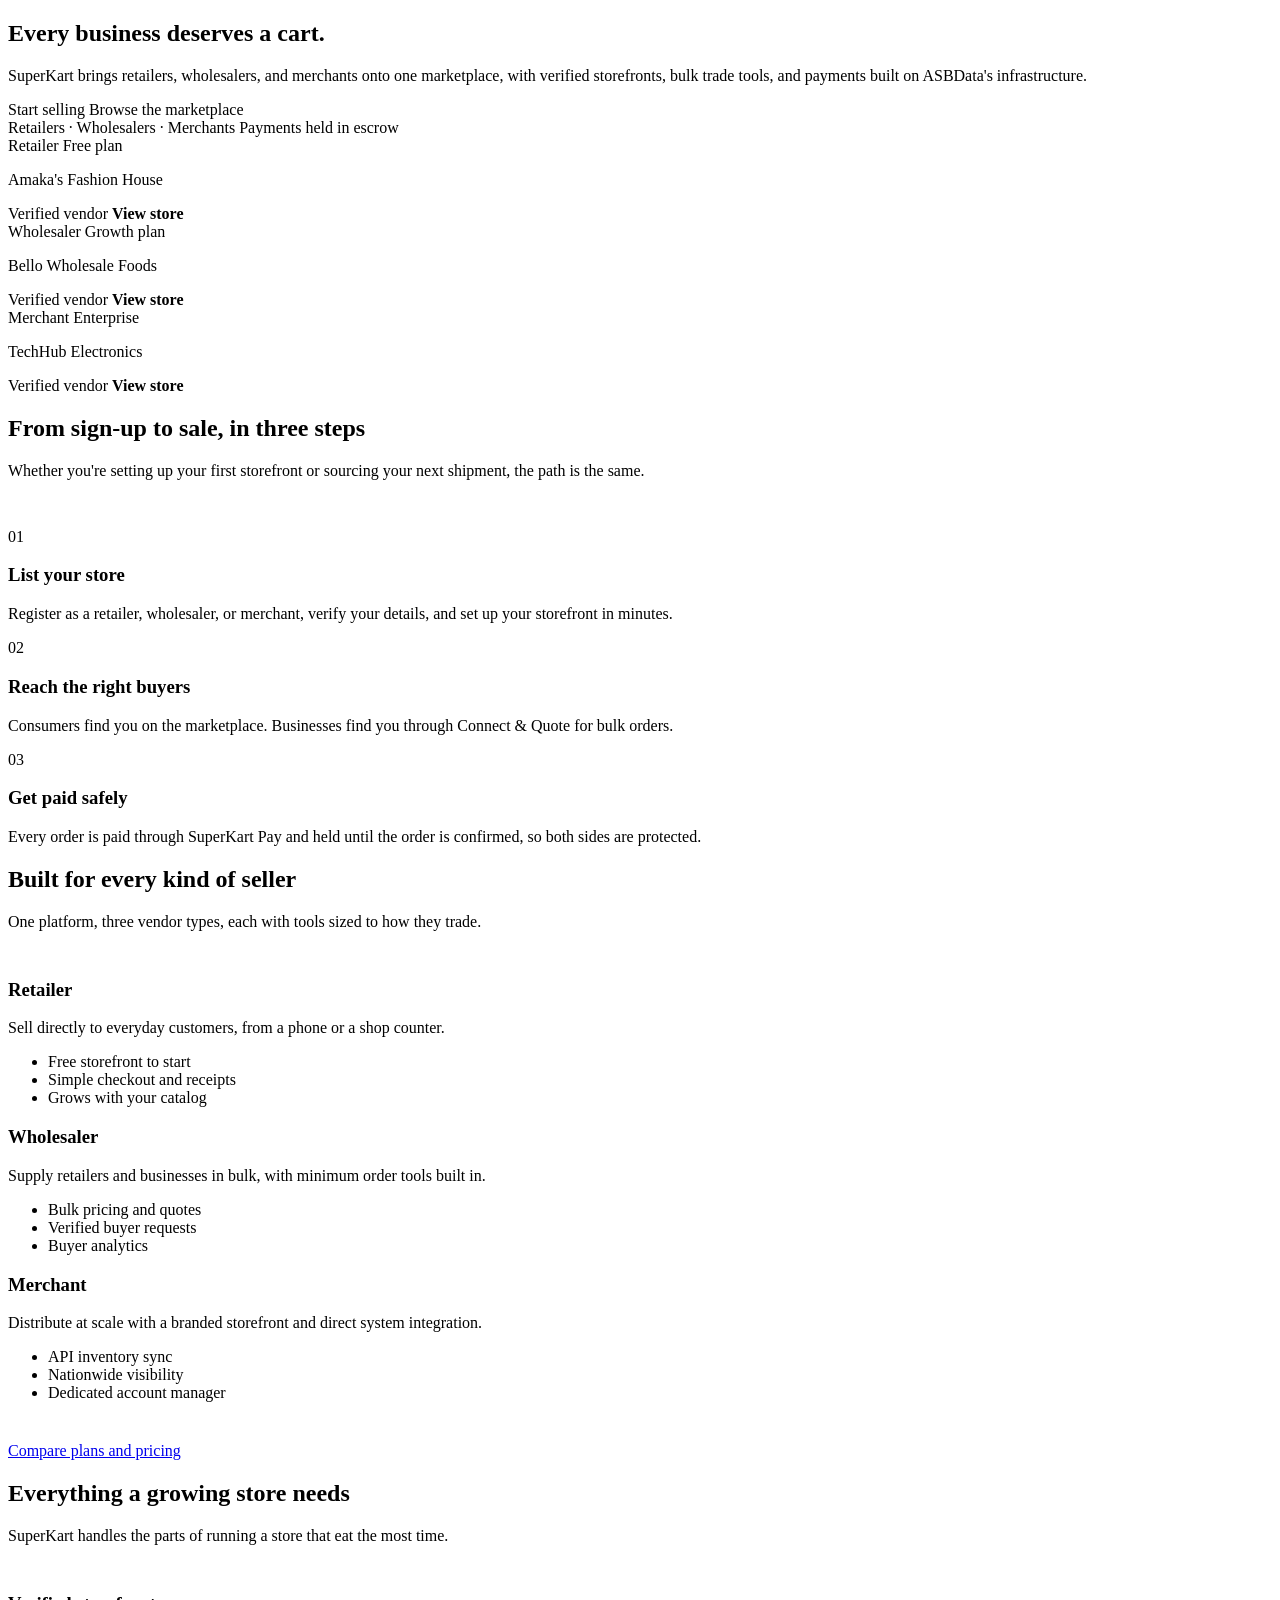
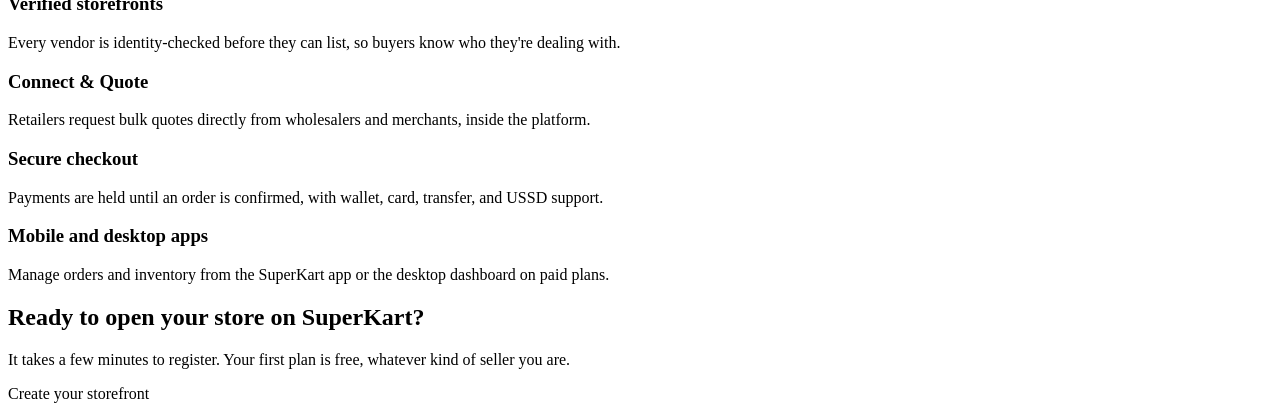
==== index.html @ 86120667 "Add files via upload" ====
<!doctype html>
<html lang="en">
<head>
  <meta charset="UTF-8" />
  <meta name="viewport" content="width=device-width, initial-scale=1.0" />
  <title>SuperKart | Every Business Deserves a Cart</title>
  <meta name="description" content="SuperKart is a marketplace platform for Nigerian retailers, wholesalers, and merchants to sell, source, and grow, backed by ASBData's payments infrastructure." />
  <link rel="icon" type="image/png" href="/assets/favicon.png" />
  <link rel="preconnect" href="https://fonts.googleapis.com" />
  <link rel="preconnect" href="https://fonts.gstatic.com" crossorigin />
  <link href="https://fonts.googleapis.com/css2?family=Sora:wght@400;500;600;700;800&family=Manrope:wght@400;500;600;700&display=swap" rel="stylesheet" />
  <link rel="stylesheet" href="/css/base.css" />
  <link rel="stylesheet" href="/css/layout.css" />
  <link rel="stylesheet" href="/css/components.css" />
</head>
<body data-page="index">
  <div id="navbar-placeholder"></div>

  <main>
    <section class="hero bg-mist">
      <div class="container hero__grid">
        <div>
          <h1>Every business deserves a cart.</h1>
          <p>SuperKart brings retailers, wholesalers, and merchants onto one marketplace, with verified storefronts, bulk trade tools, and payments built on ASBData's infrastructure.</p>
          <div class="hero__actions">
            <a class="btn btn--primary" data-external="vendorSignup">Start selling</a>
            <a class="btn btn--ghost" data-external="marketplace">Browse the marketplace</a>
          </div>
          <div class="hero__meta">
            <span>Retailers &middot; Wholesalers &middot; Merchants</span>
            <span>Payments held in escrow</span>
          </div>
        </div>

        <div class="collage" aria-hidden="true">
          <div class="store-card store-card--1">
            <div class="store-card__top">
              <span class="store-card__category">Retailer</span>
              <span class="store-card__tag">Free plan</span>
            </div>
            <p class="store-card__name">Amaka's Fashion House</p>
            <div class="store-card__swatches">
              <span style="background:#EE601C"></span>
              <span style="background:#104377"></span>
              <span style="background:#F4934F"></span>
            </div>
            <div class="store-card__footer">
              <span>Verified vendor</span>
              <strong>View store</strong>
            </div>
          </div>

          <div class="store-card store-card--2">
            <div class="store-card__top">
              <span class="store-card__category">Wholesaler</span>
              <span class="store-card__tag">Growth plan</span>
            </div>
            <p class="store-card__name">Bello Wholesale Foods</p>
            <div class="store-card__swatches">
              <span style="background:#104377"></span>
              <span style="background:#6C93C0"></span>
              <span style="background:#EE601C"></span>
            </div>
            <div class="store-card__footer">
              <span>Verified vendor</span>
              <strong>View store</strong>
            </div>
          </div>

          <div class="store-card store-card--3">
            <div class="store-card__top">
              <span class="store-card__category">Merchant</span>
              <span class="store-card__tag">Enterprise</span>
            </div>
            <p class="store-card__name">TechHub Electronics</p>
            <div class="store-card__swatches">
              <span style="background:#0A2C50"></span>
              <span style="background:#F4934F"></span>
              <span style="background:#104377"></span>
            </div>
            <div class="store-card__footer">
              <span>Verified vendor</span>
              <strong>View store</strong>
            </div>
          </div>
        </div>
      </div>
    </section>

    <section class="section">
      <div class="container">
        <div class="section-heading">
          <h2>From sign-up to sale, in three steps</h2>
          <p>Whether you're setting up your first storefront or sourcing your next shipment, the path is the same.</p>
        </div>

        <div class="grid grid--3" style="margin-top:3rem">
          <div class="step-card">
            <span class="step-card__number">01</span>
            <h3>List your store</h3>
            <p>Register as a retailer, wholesaler, or merchant, verify your details, and set up your storefront in minutes.</p>
          </div>
          <div class="step-card">
            <span class="step-card__number">02</span>
            <h3>Reach the right buyers</h3>
            <p>Consumers find you on the marketplace. Businesses find you through Connect &amp; Quote for bulk orders.</p>
          </div>
          <div class="step-card">
            <span class="step-card__number">03</span>
            <h3>Get paid safely</h3>
            <p>Every order is paid through SuperKart Pay and held until the order is confirmed, so both sides are protected.</p>
          </div>
        </div>
      </div>
    </section>

    <section class="section bg-navy">
      <div class="container">
        <div class="section-heading section-heading--light">
          <h2>Built for every kind of seller</h2>
          <p>One platform, three vendor types, each with tools sized to how they trade.</p>
        </div>

        <div class="grid grid--3" style="margin-top:3rem">
          <div class="segment-card">
            <h3>Retailer</h3>
            <p>Sell directly to everyday customers, from a phone or a shop counter.</p>
            <ul>
              <li><span class="dot"></span>Free storefront to start</li>
              <li><span class="dot"></span>Simple checkout and receipts</li>
              <li><span class="dot"></span>Grows with your catalog</li>
            </ul>
          </div>
          <div class="segment-card">
            <h3>Wholesaler</h3>
            <p>Supply retailers and businesses in bulk, with minimum order tools built in.</p>
            <ul>
              <li><span class="dot"></span>Bulk pricing and quotes</li>
              <li><span class="dot"></span>Verified buyer requests</li>
              <li><span class="dot"></span>Buyer analytics</li>
            </ul>
          </div>
          <div class="segment-card">
            <h3>Merchant</h3>
            <p>Distribute at scale with a branded storefront and direct system integration.</p>
            <ul>
              <li><span class="dot"></span>API inventory sync</li>
              <li><span class="dot"></span>Nationwide visibility</li>
              <li><span class="dot"></span>Dedicated account manager</li>
            </ul>
          </div>
        </div>

        <div style="margin-top:2.5rem">
          <a class="btn btn--primary" href="/pricing.html">Compare plans and pricing</a>
        </div>
      </div>
    </section>

    <section class="section">
      <div class="container">
        <div class="section-heading">
          <h2>Everything a growing store needs</h2>
          <p>SuperKart handles the parts of running a store that eat the most time.</p>
        </div>

        <div class="grid grid--2" style="margin-top:3rem">
          <div class="feature-card">
            <h3>Verified storefronts</h3>
            <p>Every vendor is identity-checked before they can list, so buyers know who they're dealing with.</p>
          </div>
          <div class="feature-card">
            <h3>Connect &amp; Quote</h3>
            <p>Retailers request bulk quotes directly from wholesalers and merchants, inside the platform.</p>
          </div>
          <div class="feature-card">
            <h3>Secure checkout</h3>
            <p>Payments are held until an order is confirmed, with wallet, card, transfer, and USSD support.</p>
          </div>
          <div class="feature-card">
            <h3>Mobile and desktop apps</h3>
            <p>Manage orders and inventory from the SuperKart app or the desktop dashboard on paid plans.</p>
          </div>
        </div>
      </div>
    </section>

    <section class="section" style="padding-top:0">
      <div class="container">
        <div class="cta-banner cta-banner--orange">
          <h2>Ready to open your store on SuperKart?</h2>
          <p>It takes a few minutes to register. Your first plan is free, whatever kind of seller you are.</p>
          <a class="btn btn--secondary" data-external="vendorSignup">Create your storefront</a>
        </div>
      </div>
    </section>
  </main>

  <div id="footer-placeholder"></div>

  <script type="module" src="/js/include.js"></script>
</body>
</html>
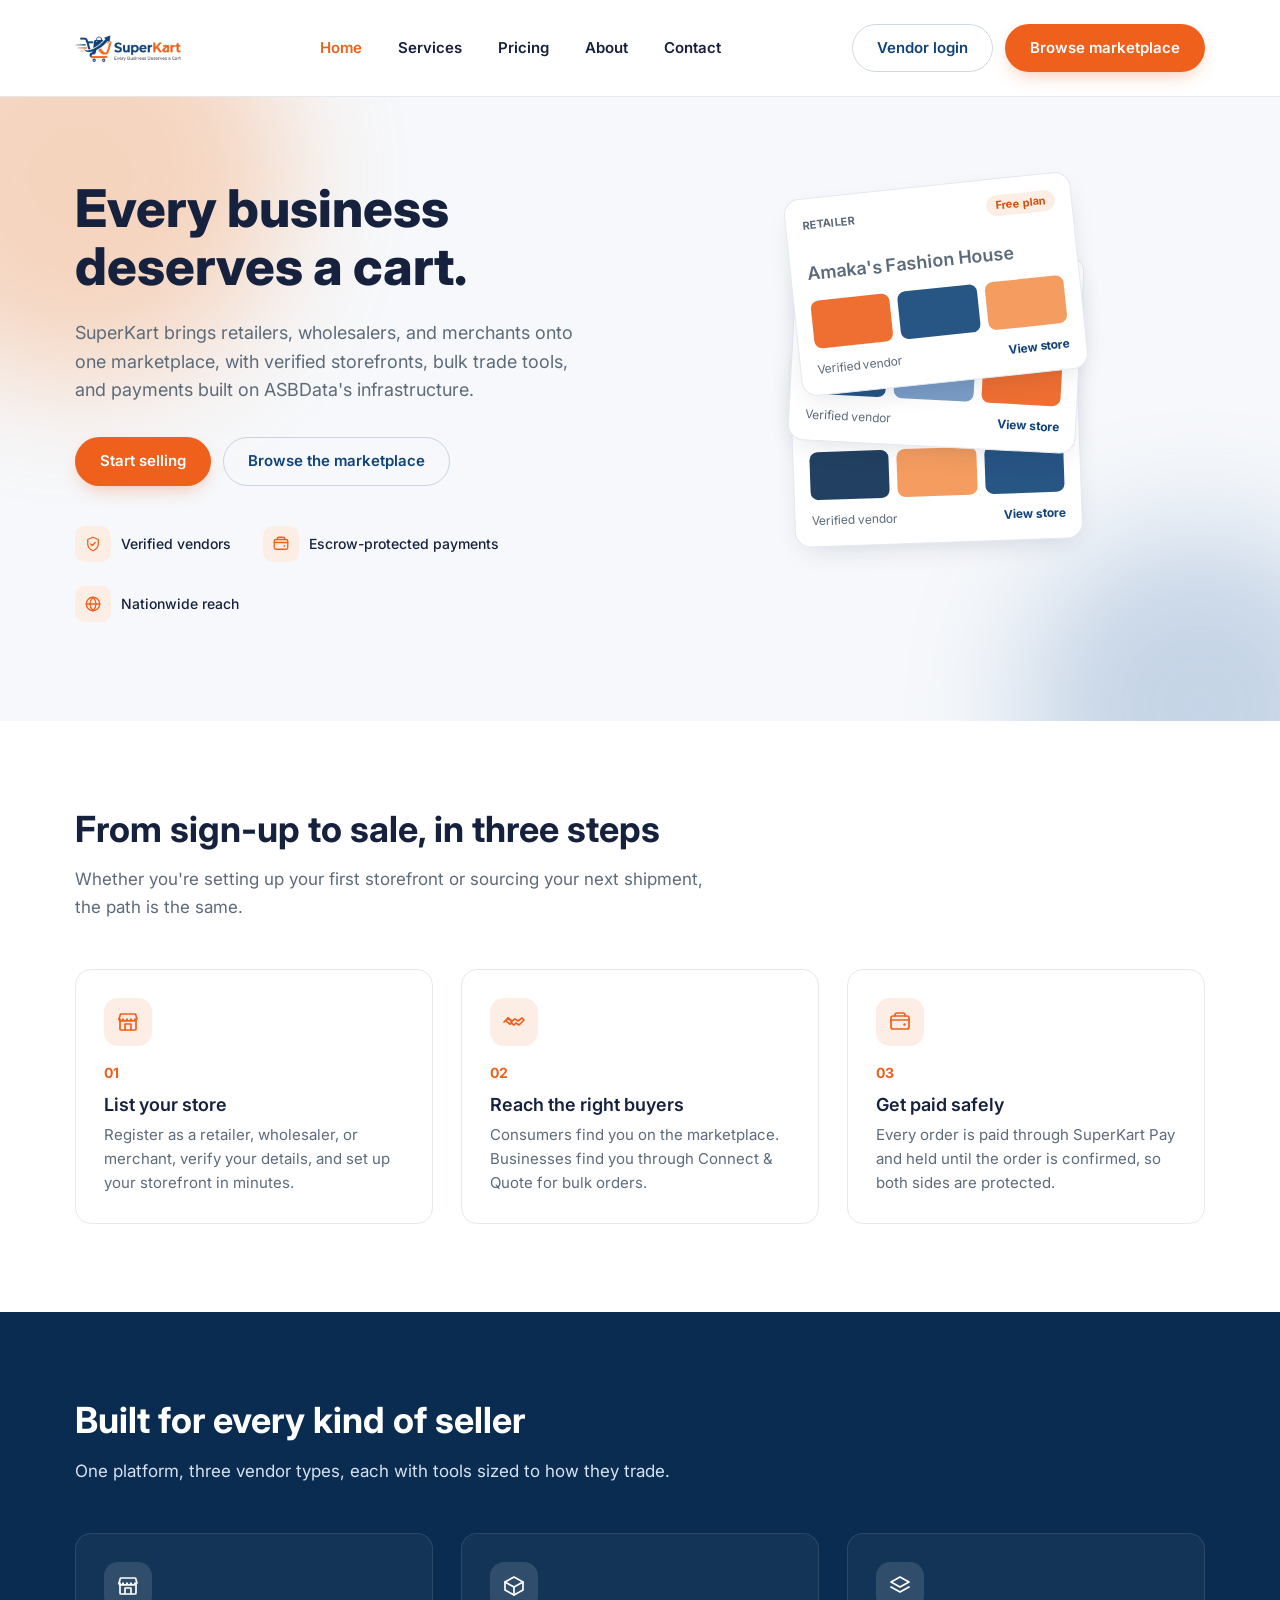
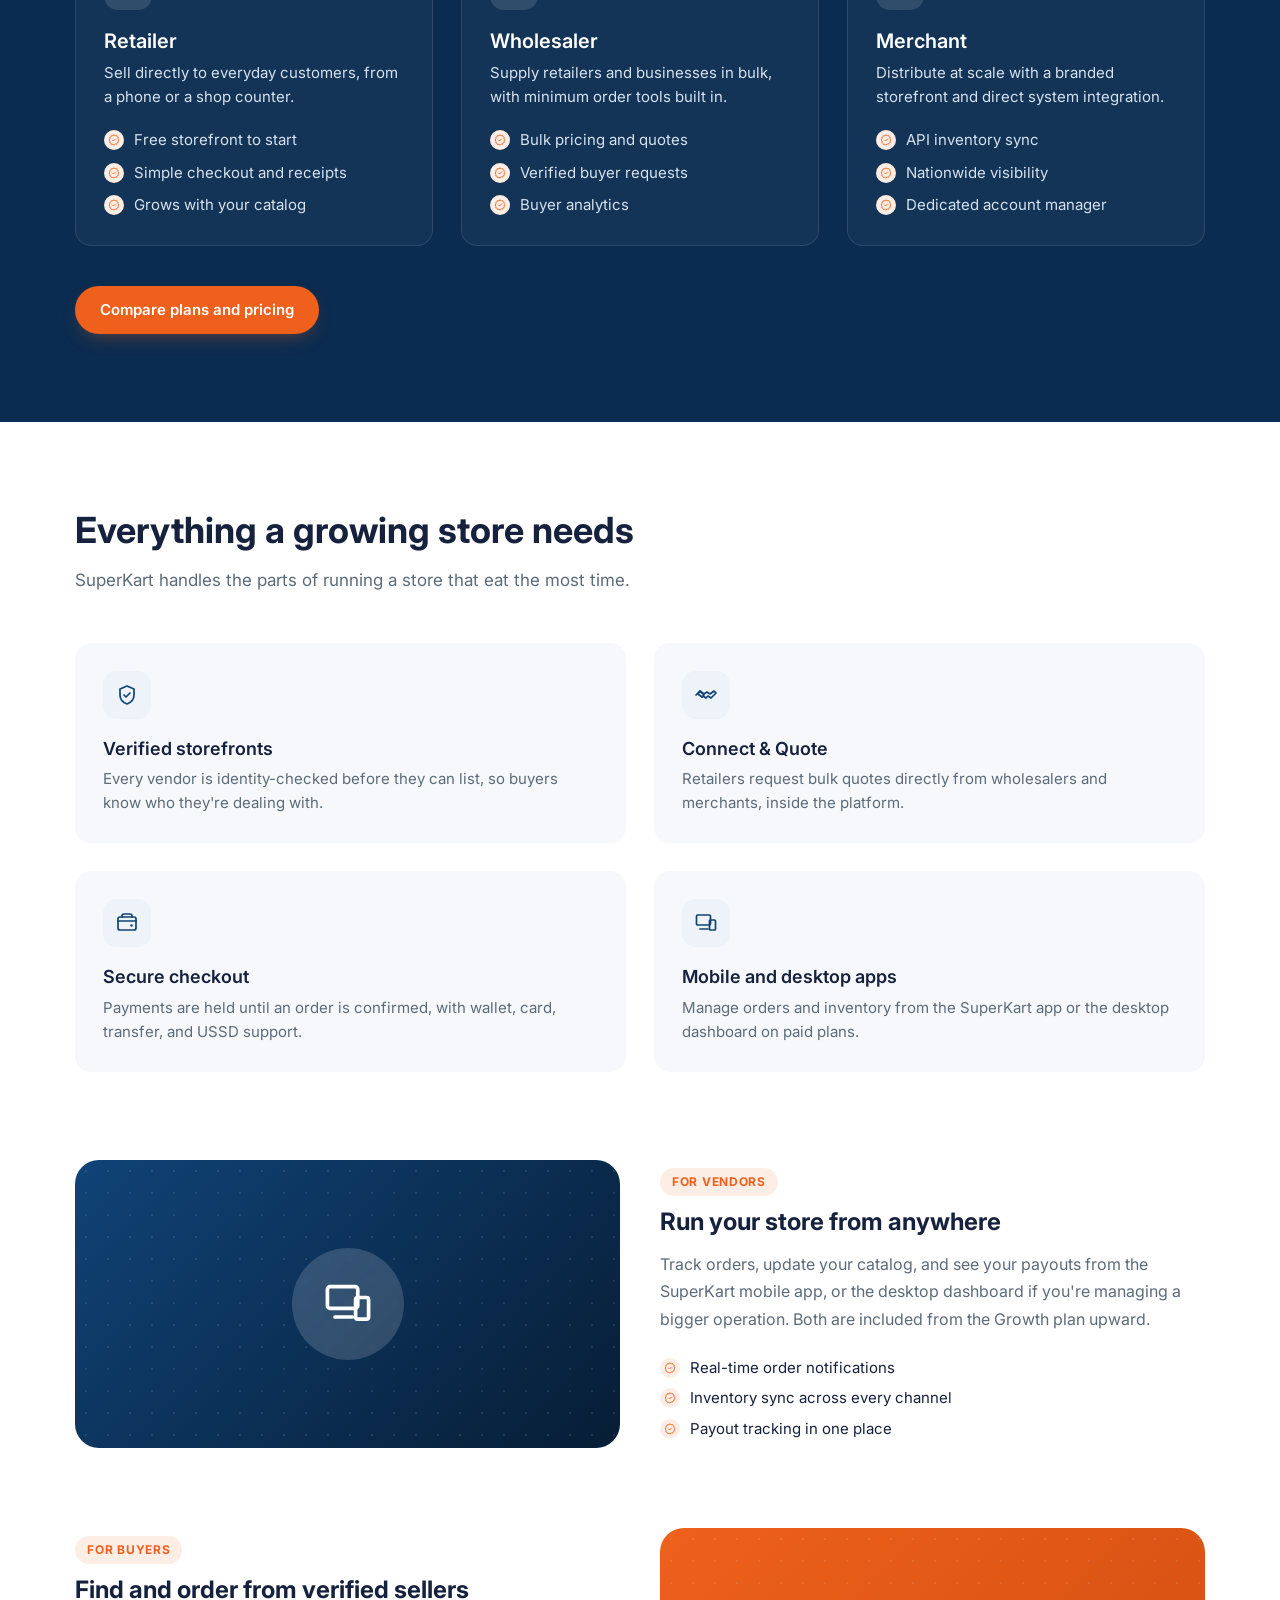
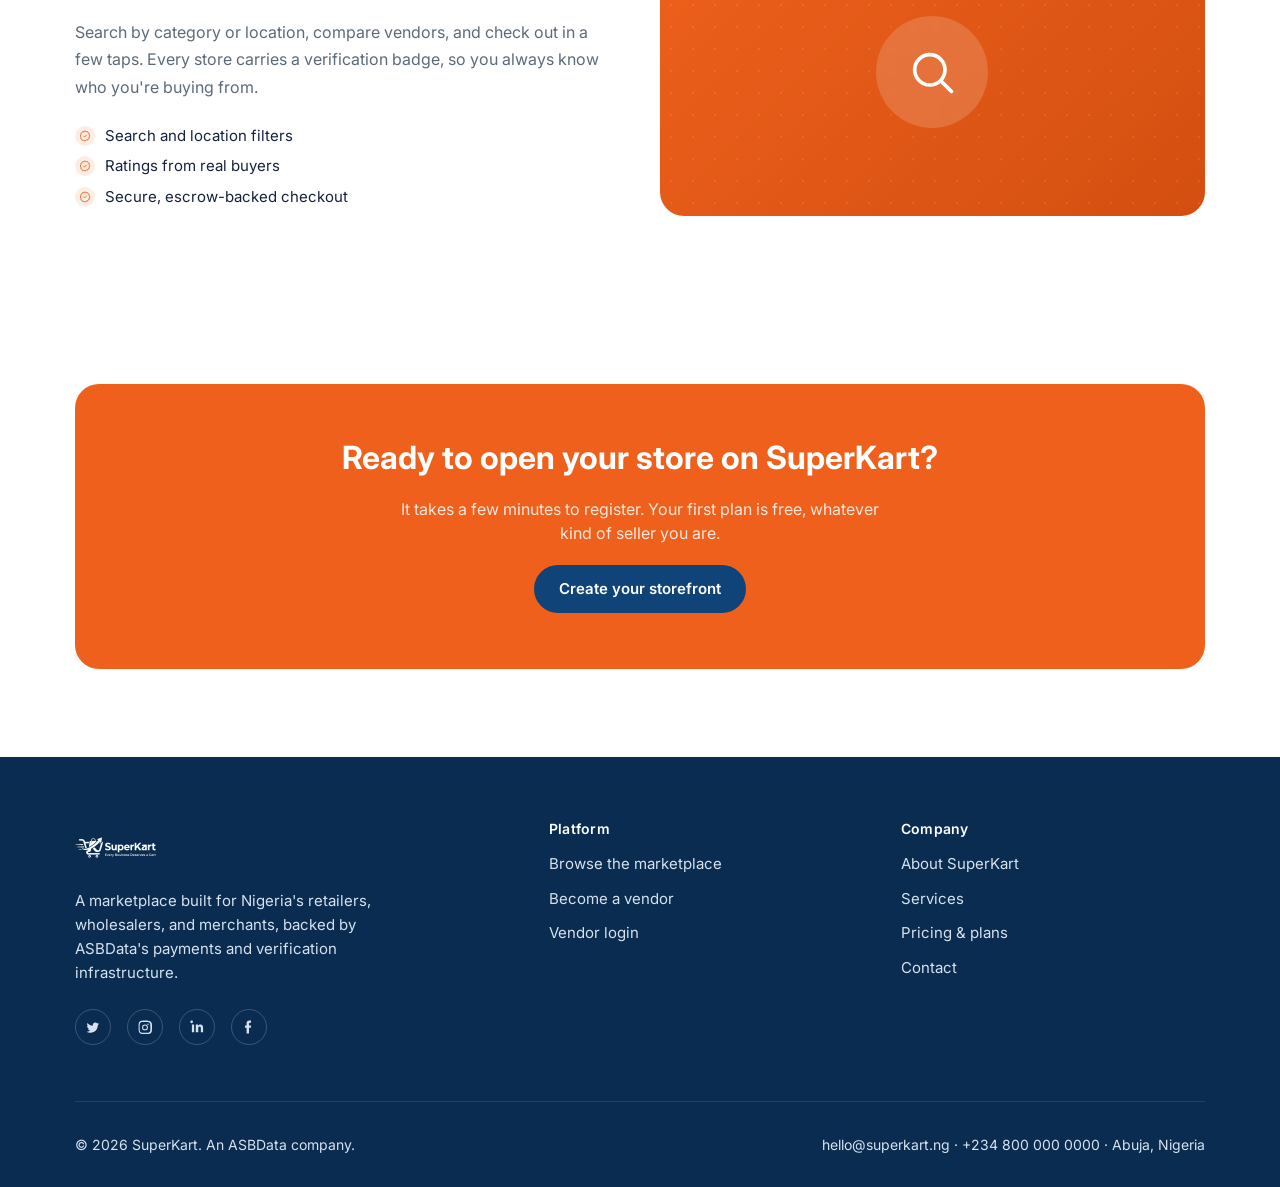
==== commit e26545bd: "Add files via upload" ====
--- a/index.html
+++ b/index.html
@@ -8,17 +8,20 @@
   <link rel="icon" type="image/png" href="/assets/favicon.png" />
   <link rel="preconnect" href="https://fonts.googleapis.com" />
   <link rel="preconnect" href="https://fonts.gstatic.com" crossorigin />
-  <link href="https://fonts.googleapis.com/css2?family=Sora:wght@400;500;600;700;800&family=Manrope:wght@400;500;600;700&display=swap" rel="stylesheet" />
+  <link href="https://fonts.googleapis.com/css2?family=Inter:wght@400;500;600;700&display=swap" rel="stylesheet" />
+  <link rel="stylesheet" href="https://api.fontshare.com/v2/css?f[]=general-sans@500,600,700,800&display=swap" />
   <link rel="stylesheet" href="/css/base.css" />
   <link rel="stylesheet" href="/css/layout.css" />
   <link rel="stylesheet" href="/css/components.css" />
+  <link rel="stylesheet" href="/css/icons.css" />
 </head>
 <body data-page="index">
   <div id="navbar-placeholder"></div>
 
   <main>
-    <section class="hero bg-mist">
-      <div class="container hero__grid">
+    <section class="hero bg-mist relative">
+      <div class="blob-field"><span class="blob blob--1"></span><span class="blob blob--2"></span></div>
+      <div class="container hero__grid z-1">
         <div>
           <h1>Every business deserves a cart.</h1>
           <p>SuperKart brings retailers, wholesalers, and merchants onto one marketplace, with verified storefronts, bulk trade tools, and payments built on ASBData's infrastructure.</p>
@@ -26,9 +29,19 @@
             <a class="btn btn--primary" data-external="vendorSignup">Start selling</a>
             <a class="btn btn--ghost" data-external="marketplace">Browse the marketplace</a>
           </div>
-          <div class="hero__meta">
-            <span>Retailers &middot; Wholesalers &middot; Merchants</span>
-            <span>Payments held in escrow</span>
+          <div class="trust-strip">
+            <div class="trust-strip__item">
+              <span class="icon-badge icon-badge--orange icon-badge--sm" data-icon="shield"></span>
+              <span>Verified vendors</span>
+            </div>
+            <div class="trust-strip__item">
+              <span class="icon-badge icon-badge--orange icon-badge--sm" data-icon="wallet"></span>
+              <span>Escrow-protected payments</span>
+            </div>
+            <div class="trust-strip__item">
+              <span class="icon-badge icon-badge--orange icon-badge--sm" data-icon="globe"></span>
+              <span>Nationwide reach</span>
+            </div>
           </div>
         </div>
 
@@ -96,16 +109,19 @@
 
         <div class="grid grid--3" style="margin-top:3rem">
           <div class="step-card">
+            <span class="icon-badge icon-badge--orange" data-icon="storefront"></span>
             <span class="step-card__number">01</span>
             <h3>List your store</h3>
             <p>Register as a retailer, wholesaler, or merchant, verify your details, and set up your storefront in minutes.</p>
           </div>
           <div class="step-card">
+            <span class="icon-badge icon-badge--orange" data-icon="handshake"></span>
             <span class="step-card__number">02</span>
             <h3>Reach the right buyers</h3>
             <p>Consumers find you on the marketplace. Businesses find you through Connect &amp; Quote for bulk orders.</p>
           </div>
           <div class="step-card">
+            <span class="icon-badge icon-badge--orange" data-icon="wallet"></span>
             <span class="step-card__number">03</span>
             <h3>Get paid safely</h3>
             <p>Every order is paid through SuperKart Pay and held until the order is confirmed, so both sides are protected.</p>
@@ -123,30 +139,33 @@
 
         <div class="grid grid--3" style="margin-top:3rem">
           <div class="segment-card">
+            <span class="icon-badge icon-badge--light" data-icon="storefront"></span>
             <h3>Retailer</h3>
             <p>Sell directly to everyday customers, from a phone or a shop counter.</p>
             <ul>
-              <li><span class="dot"></span>Free storefront to start</li>
-              <li><span class="dot"></span>Simple checkout and receipts</li>
-              <li><span class="dot"></span>Grows with your catalog</li>
+              <li><span class="icon-check" data-icon="badgeCheck"></span>Free storefront to start</li>
+              <li><span class="icon-check" data-icon="badgeCheck"></span>Simple checkout and receipts</li>
+              <li><span class="icon-check" data-icon="badgeCheck"></span>Grows with your catalog</li>
             </ul>
           </div>
           <div class="segment-card">
+            <span class="icon-badge icon-badge--light" data-icon="bulk"></span>
             <h3>Wholesaler</h3>
             <p>Supply retailers and businesses in bulk, with minimum order tools built in.</p>
             <ul>
-              <li><span class="dot"></span>Bulk pricing and quotes</li>
-              <li><span class="dot"></span>Verified buyer requests</li>
-              <li><span class="dot"></span>Buyer analytics</li>
+              <li><span class="icon-check" data-icon="badgeCheck"></span>Bulk pricing and quotes</li>
+              <li><span class="icon-check" data-icon="badgeCheck"></span>Verified buyer requests</li>
+              <li><span class="icon-check" data-icon="badgeCheck"></span>Buyer analytics</li>
             </ul>
           </div>
           <div class="segment-card">
+            <span class="icon-badge icon-badge--light" data-icon="layers"></span>
             <h3>Merchant</h3>
             <p>Distribute at scale with a branded storefront and direct system integration.</p>
             <ul>
-              <li><span class="dot"></span>API inventory sync</li>
-              <li><span class="dot"></span>Nationwide visibility</li>
-              <li><span class="dot"></span>Dedicated account manager</li>
+              <li><span class="icon-check" data-icon="badgeCheck"></span>API inventory sync</li>
+              <li><span class="icon-check" data-icon="badgeCheck"></span>Nationwide visibility</li>
+              <li><span class="icon-check" data-icon="badgeCheck"></span>Dedicated account manager</li>
             </ul>
           </div>
         </div>
@@ -166,20 +185,68 @@
 
         <div class="grid grid--2" style="margin-top:3rem">
           <div class="feature-card">
+            <span class="icon-badge icon-badge--navy" data-icon="shield"></span>
             <h3>Verified storefronts</h3>
             <p>Every vendor is identity-checked before they can list, so buyers know who they're dealing with.</p>
           </div>
           <div class="feature-card">
+            <span class="icon-badge icon-badge--navy" data-icon="handshake"></span>
             <h3>Connect &amp; Quote</h3>
             <p>Retailers request bulk quotes directly from wholesalers and merchants, inside the platform.</p>
           </div>
           <div class="feature-card">
+            <span class="icon-badge icon-badge--navy" data-icon="wallet"></span>
             <h3>Secure checkout</h3>
             <p>Payments are held until an order is confirmed, with wallet, card, transfer, and USSD support.</p>
           </div>
           <div class="feature-card">
+            <span class="icon-badge icon-badge--navy" data-icon="devices"></span>
             <h3>Mobile and desktop apps</h3>
             <p>Manage orders and inventory from the SuperKart app or the desktop dashboard on paid plans.</p>
+          </div>
+        </div>
+      </div>
+    </section>
+
+    <section class="section" style="padding-top:0">
+      <div class="container">
+        <div class="showcase-grid">
+          <div class="illustration illustration--navy">
+            <div class="illustration__icon" data-icon="devices"></div>
+          </div>
+          <div>
+            <span class="eyebrow">For vendors</span>
+            <h2 style="margin-top:0.75rem">Run your store from anywhere</h2>
+            <p style="margin-top:1rem;color:var(--slate);line-height:1.7">
+              Track orders, update your catalog, and see your payouts from the SuperKart
+              mobile app, or the desktop dashboard if you're managing a bigger operation.
+              Both are included from the Growth plan upward.
+            </p>
+            <ul class="detail-list" style="margin-top:1.5rem">
+              <li><span class="icon-check" data-icon="badgeCheck"></span>Real-time order notifications</li>
+              <li><span class="icon-check" data-icon="badgeCheck"></span>Inventory sync across every channel</li>
+              <li><span class="icon-check" data-icon="badgeCheck"></span>Payout tracking in one place</li>
+            </ul>
+          </div>
+        </div>
+
+        <div class="showcase-grid showcase-grid--reverse">
+          <div>
+            <span class="eyebrow">For buyers</span>
+            <h2 style="margin-top:0.75rem">Find and order from verified sellers</h2>
+            <p style="margin-top:1rem;color:var(--slate);line-height:1.7">
+              Search by category or location, compare vendors, and check out in a few taps.
+              Every store carries a verification badge, so you always know who you're
+              buying from.
+            </p>
+            <ul class="detail-list" style="margin-top:1.5rem">
+              <li><span class="icon-check" data-icon="badgeCheck"></span>Search and location filters</li>
+              <li><span class="icon-check" data-icon="badgeCheck"></span>Ratings from real buyers</li>
+              <li><span class="icon-check" data-icon="badgeCheck"></span>Secure, escrow-backed checkout</li>
+            </ul>
+          </div>
+          <div class="illustration illustration--orange">
+            <div class="illustration__icon" data-icon="search"></div>
           </div>
         </div>
       </div>
@@ -199,5 +266,6 @@
   <div id="footer-placeholder"></div>
 
   <script type="module" src="/js/include.js"></script>
+  <script type="module" src="/js/icons.js"></script>
 </body>
 </html>
--- a/css/base.css
+++ b/css/base.css
@@ -0,0 +1,197 @@
+/* ===== Design tokens ===== */
+:root {
+  --navy-50: #eef3f9;
+  --navy-100: #d6e2f0;
+  --navy-300: #6c93c0;
+  --navy-500: #104377;
+  --navy-600: #0d3865;
+  --navy-700: #0a2c50;
+  --navy-900: #071d35;
+
+  --orange-50: #fdeee5;
+  --orange-300: #f4934f;
+  --orange-500: #ee601c;
+  --orange-600: #d34f10;
+
+  --ink: #16213e;
+  --slate: #5c6b7a;
+  --mist: #f6f8fb;
+  --line: #e4e9f0;
+  --white: #ffffff;
+
+  --font-display: "General Sans", "Inter", ui-sans-serif, system-ui, sans-serif;
+  --font-body: "Inter", ui-sans-serif, system-ui, sans-serif;
+
+  --container-width: 1440px;
+  --radius-lg: 1rem;
+  --radius-full: 999px;
+  --shadow-md: 0 10px 30px -12px rgba(7, 29, 53, 0.18);
+  --shadow-lg: 0 24px 60px -20px rgba(7, 29, 53, 0.28);
+}
+
+/* ===== Reset ===== */
+*,
+*::before,
+*::after {
+  box-sizing: border-box;
+}
+
+html {
+  scroll-behavior: smooth;
+}
+
+body {
+  margin: 0;
+  font-family: var(--font-body);
+  color: var(--ink);
+  background: var(--white);
+  line-height: 1.5;
+  -webkit-font-smoothing: antialiased;
+}
+
+img {
+  max-width: 100%;
+  display: block;
+}
+
+a {
+  color: inherit;
+  text-decoration: none;
+}
+
+ul {
+  margin: 0;
+  padding: 0;
+  list-style: none;
+}
+
+h1, h2, h3, h4 {
+  font-family: var(--font-display);
+  margin: 0;
+  color: var(--ink);
+  line-height: 1.15;
+}
+
+p {
+  margin: 0;
+}
+
+button, input, textarea, select {
+  font: inherit;
+  color: inherit;
+}
+
+@media (prefers-reduced-motion: reduce) {
+  * {
+    animation-duration: 0.01ms !important;
+    transition-duration: 0.01ms !important;
+    scroll-behavior: auto !important;
+  }
+}
+
+:focus-visible {
+  outline: 2px solid var(--orange-500);
+  outline-offset: 2px;
+}
+
+/* ===== Layout helpers ===== */
+.container {
+  width: 92%;
+  max-width: var(--container-width);
+  margin-inline: auto;
+  padding-inline: 1.5rem;
+}
+
+.section {
+  padding-block: 5.5rem;
+}
+
+.section--tight {
+  padding-block: 4rem;
+}
+
+.bg-mist { background: var(--mist); }
+.bg-navy { background: var(--navy-700); color: var(--white); }
+
+.section-heading {
+  max-width: 640px;
+}
+
+.section-heading--center {
+  margin-inline: auto;
+  text-align: center;
+}
+
+.section-heading h2 {
+  font-size: clamp(1.75rem, 1.4rem + 1.4vw, 2.25rem);
+  font-weight: 700;
+}
+
+.section-heading p {
+  margin-top: 1rem;
+  color: var(--slate);
+  font-size: 1.0625rem;
+  line-height: 1.6;
+}
+
+.section-heading--light h2 { color: var(--white); }
+.section-heading--light p { color: var(--navy-100); }
+
+/* ===== Buttons ===== */
+.btn {
+  display: inline-flex;
+  align-items: center;
+  justify-content: center;
+  gap: 0.5rem;
+  border-radius: var(--radius-full);
+  padding: 0.75rem 1.5rem;
+  font-weight: 600;
+  font-size: 0.9375rem;
+  border: 1px solid transparent;
+  cursor: pointer;
+  transition: background-color 0.15s ease, border-color 0.15s ease, color 0.15s ease;
+  white-space: nowrap;
+}
+
+.btn--primary {
+  background: var(--orange-500);
+  color: var(--white);
+  box-shadow: 0 8px 20px -8px rgba(238, 96, 28, 0.45);
+}
+.btn--primary:hover { background: var(--orange-600); }
+
+.btn--secondary {
+  background: var(--navy-500);
+  color: var(--white);
+}
+.btn--secondary:hover { background: var(--navy-600); }
+
+.btn--ghost {
+  background: transparent;
+  color: var(--navy-500);
+  border-color: rgba(16, 67, 119, 0.2);
+}
+.btn--ghost:hover {
+  border-color: var(--navy-500);
+  background: var(--navy-50);
+}
+
+.btn--ghost-light {
+  background: transparent;
+  color: var(--white);
+  border-color: rgba(255, 255, 255, 0.3);
+}
+.btn--ghost-light:hover { background: rgba(255, 255, 255, 0.1); }
+
+.btn--block { width: 100%; }
+
+/* ===== Utility ===== */
+.text-center { text-align: center; }
+.visually-hidden {
+  position: absolute;
+  width: 1px;
+  height: 1px;
+  overflow: hidden;
+  clip: rect(0 0 0 0);
+  white-space: nowrap;
+}
--- a/css/layout.css
+++ b/css/layout.css
@@ -0,0 +1,201 @@
+/* ===== Navbar ===== */
+.navbar {
+  position: sticky;
+  top: 0;
+  z-index: 50;
+  background: rgba(255, 255, 255, 0.92);
+  backdrop-filter: blur(8px);
+  border-bottom: 1px solid var(--line);
+}
+
+.navbar__inner {
+  display: flex;
+  align-items: center;
+  justify-content: space-between;
+  height: 6rem;
+}
+
+.navbar__logo img {
+  height: 4.25rem;
+  width: auto;
+}
+
+.navbar__links {
+  display: none;
+  align-items: center;
+  gap: 2.25rem;
+}
+
+.navbar__links a {
+  font-size: 0.9375rem;
+  font-weight: 600;
+  color: var(--ink);
+  transition: color 0.15s ease;
+}
+
+.navbar__links a:hover,
+.navbar__links a[aria-current="page"] {
+  color: var(--orange-500);
+}
+
+.navbar__actions {
+  display: none;
+  align-items: center;
+  gap: 0.75rem;
+}
+
+.navbar__toggle {
+  display: inline-flex;
+  align-items: center;
+  justify-content: center;
+  width: 2.5rem;
+  height: 2.5rem;
+  border-radius: 50%;
+  border: 1px solid var(--line);
+  background: transparent;
+  color: var(--navy-500);
+}
+
+.navbar__mobile {
+  display: none;
+  border-top: 1px solid var(--line);
+  background: var(--white);
+  padding: 0.5rem 1.5rem 1.5rem;
+}
+
+.navbar__mobile.is-open {
+  display: block;
+}
+
+.navbar__mobile-links {
+  display: flex;
+  flex-direction: column;
+  gap: 0.25rem;
+}
+
+.navbar__mobile-links a {
+  padding: 0.75rem 0.75rem;
+  border-radius: 0.5rem;
+  font-weight: 600;
+  font-size: 0.9375rem;
+  color: var(--ink);
+}
+
+.navbar__mobile-links a[aria-current="page"] {
+  background: var(--orange-50);
+  color: var(--orange-600);
+}
+
+.navbar__mobile-actions {
+  margin-top: 1rem;
+  display: flex;
+  flex-direction: column;
+  gap: 0.75rem;
+}
+
+@media (min-width: 1024px) {
+  .navbar__links,
+  .navbar__actions {
+    display: flex;
+  }
+  .navbar__toggle,
+  .navbar__mobile {
+    display: none !important;
+  }
+}
+
+/* ===== Footer ===== */
+.footer {
+  background: var(--navy-700);
+  color: var(--white);
+  padding-block: 4rem 2rem;
+}
+
+.footer__grid {
+  display: grid;
+  gap: 3rem;
+  grid-template-columns: 1fr;
+}
+
+.footer__logo img {
+  height: 3.25rem;
+  filter: brightness(0) invert(1);
+}
+
+.footer__about {
+  margin-top: 1rem;
+  max-width: 320px;
+  font-size: 0.9375rem;
+  color: var(--navy-100);
+  line-height: 1.6;
+}
+
+.footer__social {
+  margin-top: 1.5rem;
+  display: flex;
+  gap: 1rem;
+}
+
+.footer__social a {
+  display: inline-flex;
+  align-items: center;
+  justify-content: center;
+  width: 2.25rem;
+  height: 2.25rem;
+  border-radius: 50%;
+  border: 1px solid rgba(255, 255, 255, 0.2);
+  color: var(--navy-100);
+  transition: color 0.15s ease, border-color 0.15s ease;
+}
+
+.footer__social a:hover {
+  color: var(--orange-300);
+  border-color: var(--orange-500);
+}
+
+.footer__heading {
+  font-family: var(--font-display);
+  font-size: 0.875rem;
+  font-weight: 600;
+  letter-spacing: 0.02em;
+  color: var(--white);
+}
+
+.footer__links {
+  margin-top: 1rem;
+  display: flex;
+  flex-direction: column;
+  gap: 0.75rem;
+}
+
+.footer__links a {
+  font-size: 0.9375rem;
+  color: var(--navy-100);
+  transition: color 0.15s ease;
+}
+
+.footer__links a:hover {
+  color: var(--orange-300);
+}
+
+.footer__bottom {
+  margin-top: 3.5rem;
+  padding-top: 2rem;
+  border-top: 1px solid rgba(255, 255, 255, 0.1);
+  display: flex;
+  flex-direction: column;
+  gap: 1rem;
+  font-size: 0.875rem;
+  color: var(--navy-100);
+}
+
+@media (min-width: 1024px) {
+  .footer__grid {
+    grid-template-columns: 1.4fr 1fr 1fr;
+  }
+  .footer__bottom {
+    flex-direction: row;
+    align-items: center;
+    justify-content: space-between;
+  }
+}
--- a/css/components.css
+++ b/css/components.css
@@ -0,0 +1,566 @@
+/* ===== Hero ===== */
+.hero {
+  padding-block: 4rem 5rem;
+}
+
+.hero__grid {
+  display: grid;
+  gap: 3.5rem;
+  align-items: center;
+}
+
+.hero h1 {
+  font-size: clamp(2.25rem, 1.8rem + 2vw, 3.25rem);
+  font-weight: 800;
+  line-height: 1.1;
+}
+
+.hero p {
+  margin-top: 1.5rem;
+  max-width: 32rem;
+  font-size: 1.125rem;
+  line-height: 1.6;
+  color: var(--slate);
+}
+
+.hero__actions {
+  margin-top: 2rem;
+  display: flex;
+  flex-direction: column;
+  gap: 0.75rem;
+}
+
+@media (min-width: 640px) {
+  .hero__actions { flex-direction: row; }
+}
+
+@media (min-width: 1024px) {
+  .hero__grid {
+    grid-template-columns: 1fr 1fr;
+  }
+}
+
+.trust-strip {
+  margin-top: 2.5rem;
+  display: flex;
+  flex-wrap: wrap;
+  gap: 1.5rem 2rem;
+}
+
+.trust-strip__item {
+  display: flex;
+  align-items: center;
+  gap: 0.625rem;
+  font-size: 0.875rem;
+  font-weight: 500;
+  color: var(--ink);
+}
+
+/* ===== Store card collage ===== */
+.collage {
+  position: relative;
+  height: 30rem;
+  max-width: 26rem;
+  width: 100%;
+  margin-inline: auto;
+}
+
+.store-card {
+  position: absolute;
+  left: 50%;
+  top: 1.5rem;
+  width: 18rem;
+  transform: translateX(-50%);
+  background: var(--white);
+  border: 1px solid var(--line);
+  border-radius: 1rem;
+  padding: 1rem;
+  box-shadow: var(--shadow-md);
+}
+
+.store-card--1 { transform: translateX(-50%) rotate(-6deg); z-index: 3; }
+.store-card--2 { transform: translateX(-50%) translateY(4rem) rotate(3deg); z-index: 2; }
+.store-card--3 { transform: translateX(-50%) translateY(10rem) rotate(-2deg); z-index: 1; }
+
+.store-card__top {
+  display: flex;
+  align-items: center;
+  justify-content: space-between;
+}
+
+.store-card__category {
+  font-size: 0.6875rem;
+  font-weight: 700;
+  text-transform: uppercase;
+  color: var(--slate);
+  letter-spacing: 0.02em;
+}
+
+.store-card__tag {
+  background: var(--orange-50);
+  color: var(--orange-600);
+  font-size: 0.6875rem;
+  font-weight: 700;
+  padding: 0.15rem 0.6rem;
+  border-radius: var(--radius-full);
+}
+
+.store-card__name {
+  margin-top: 0.5rem;
+  font-weight: 600;
+  font-size: 1rem;
+}
+
+.store-card__swatches {
+  margin-top: 0.75rem;
+  display: flex;
+  gap: 0.5rem;
+}
+
+.store-card__swatches span {
+  height: 3rem;
+  flex: 1;
+  border-radius: 0.5rem;
+  opacity: 0.9;
+}
+
+.store-card__footer {
+  margin-top: 0.75rem;
+  display: flex;
+  align-items: center;
+  justify-content: space-between;
+  font-size: 0.75rem;
+  color: var(--slate);
+}
+
+.store-card__footer strong {
+  color: var(--navy-500);
+  font-weight: 700;
+}
+
+/* ===== Step / feature / segment cards ===== */
+.grid {
+  display: grid;
+  gap: 1.75rem;
+}
+
+.grid--3 { grid-template-columns: 1fr; }
+.grid--2 { grid-template-columns: 1fr; }
+
+@media (min-width: 640px) {
+  .grid--3 { grid-template-columns: repeat(3, 1fr); }
+  .grid--2 { grid-template-columns: repeat(2, 1fr); }
+}
+
+.step-card {
+  border: 1px solid var(--line);
+  border-radius: var(--radius-lg);
+  padding: 1.75rem;
+  background: var(--white);
+}
+
+.step-card__number {
+  display: block;
+  margin-top: 1rem;
+  font-family: var(--font-display);
+  font-weight: 700;
+  font-size: 0.875rem;
+  color: var(--orange-500);
+}
+
+.step-card h3 {
+  margin-top: 0.75rem;
+  font-size: 1.125rem;
+  font-weight: 600;
+}
+
+.step-card p {
+  margin-top: 0.5rem;
+  font-size: 0.9375rem;
+  color: var(--slate);
+  line-height: 1.6;
+}
+
+.segment-card {
+  border: 1px solid rgba(255, 255, 255, 0.1);
+  background: rgba(255, 255, 255, 0.04);
+  border-radius: var(--radius-lg);
+  padding: 1.75rem;
+}
+
+.segment-card h3 {
+  margin-top: 1.25rem;
+  color: var(--white);
+  font-size: 1.25rem;
+  font-weight: 600;
+}
+
+.segment-card > p {
+  margin-top: 0.5rem;
+  font-size: 0.9375rem;
+  color: var(--navy-100);
+  line-height: 1.6;
+}
+
+.segment-card ul {
+  margin-top: 1.25rem;
+  display: flex;
+  flex-direction: column;
+  gap: 0.625rem;
+}
+
+.segment-card li {
+  display: flex;
+  align-items: center;
+  gap: 0.625rem;
+  font-size: 0.9375rem;
+  color: var(--navy-100);
+}
+
+.dot {
+  margin-top: 0.4rem;
+  width: 0.375rem;
+  height: 0.375rem;
+  border-radius: 50%;
+  background: var(--orange-500);
+  flex-shrink: 0;
+}
+
+.feature-card {
+  background: var(--mist);
+  border-radius: var(--radius-lg);
+  padding: 1.75rem;
+}
+
+.feature-card h3 {
+  margin-top: 1.25rem;
+  font-size: 1.125rem;
+  font-weight: 600;
+}
+
+.feature-card p {
+  margin-top: 0.5rem;
+  font-size: 0.9375rem;
+  color: var(--slate);
+  line-height: 1.6;
+}
+
+/* ===== CTA banner ===== */
+.cta-banner {
+  border-radius: 1.5rem;
+  padding: 3.5rem 2rem;
+  text-align: center;
+  display: flex;
+  flex-direction: column;
+  align-items: center;
+  gap: 1.25rem;
+}
+
+.cta-banner--orange {
+  background: var(--orange-500);
+}
+
+.cta-banner--navy {
+  background: var(--navy-700);
+}
+
+.cta-banner h2 {
+  color: var(--white);
+  font-size: clamp(1.5rem, 1.3rem + 1vw, 2rem);
+  font-weight: 700;
+}
+
+.cta-banner p {
+  max-width: 32rem;
+  color: rgba(255, 255, 255, 0.85);
+}
+
+.cta-banner__actions {
+  display: flex;
+  flex-direction: column;
+  gap: 0.75rem;
+}
+
+@media (min-width: 640px) {
+  .cta-banner__actions { flex-direction: row; }
+}
+
+/* ===== Pricing ===== */
+.pricing-group + .pricing-group {
+  margin-top: 4rem;
+}
+
+.pricing-group h3 {
+  font-size: 1.5rem;
+  font-weight: 600;
+}
+
+.plan-card {
+  border: 1px solid var(--line);
+  border-radius: var(--radius-lg);
+  padding: 1.75rem;
+  background: var(--white);
+  display: flex;
+  flex-direction: column;
+}
+
+.plan-card--highlight {
+  border-color: var(--orange-500);
+  box-shadow: 0 12px 30px -14px rgba(238, 96, 28, 0.35);
+}
+
+.plan-card__badge {
+  align-self: flex-start;
+  background: var(--orange-50);
+  color: var(--orange-600);
+  font-size: 0.75rem;
+  font-weight: 700;
+  padding: 0.25rem 0.75rem;
+  border-radius: var(--radius-full);
+  margin-bottom: 0.75rem;
+}
+
+.plan-card h4 {
+  font-size: 1.125rem;
+  font-weight: 600;
+}
+
+.plan-card__price {
+  margin-top: 0.5rem;
+  display: flex;
+  align-items: baseline;
+  gap: 0.25rem;
+}
+
+.plan-card__price strong {
+  font-family: var(--font-display);
+  font-size: 1.875rem;
+  font-weight: 700;
+}
+
+.plan-card__price span {
+  font-size: 0.875rem;
+  color: var(--slate);
+}
+
+.plan-card__commission {
+  margin-top: 0.25rem;
+  font-size: 0.875rem;
+  color: var(--slate);
+}
+
+.plan-card__features {
+  margin-top: 1.5rem;
+  display: flex;
+  flex-direction: column;
+  gap: 0.75rem;
+  flex: 1;
+}
+
+.plan-card__features li {
+  display: flex;
+  align-items: flex-start;
+  gap: 0.625rem;
+  font-size: 0.9375rem;
+}
+
+.plan-card__features li::before {
+  content: "\2713";
+  color: var(--orange-500);
+  font-weight: 700;
+  flex-shrink: 0;
+}
+
+/* ===== FAQ ===== */
+.faq {
+  max-width: 48rem;
+  margin-inline: auto;
+}
+
+.faq-item {
+  border-bottom: 1px solid var(--line);
+  padding-block: 1.25rem;
+}
+
+.faq-item summary {
+  display: flex;
+  align-items: center;
+  justify-content: space-between;
+  cursor: pointer;
+  list-style: none;
+  font-family: var(--font-display);
+  font-weight: 600;
+  font-size: 1rem;
+}
+
+.faq-item summary::-webkit-details-marker { display: none; }
+
+.faq-item summary .icon {
+  transition: transform 0.15s ease;
+  flex-shrink: 0;
+}
+
+.faq-item[open] summary .icon {
+  transform: rotate(45deg);
+}
+
+.faq-item p {
+  margin-top: 0.75rem;
+  font-size: 0.9375rem;
+  color: var(--slate);
+  line-height: 1.6;
+}
+
+/* ===== Forms ===== */
+.form-card {
+  border: 1px solid var(--line);
+  border-radius: var(--radius-lg);
+  padding: 1.75rem;
+  background: var(--white);
+}
+
+.form-row {
+  display: grid;
+  gap: 1.25rem;
+  grid-template-columns: 1fr;
+}
+
+@media (min-width: 640px) {
+  .form-row { grid-template-columns: 1fr 1fr; }
+}
+
+.field {
+  display: block;
+  margin-bottom: 1.25rem;
+}
+
+.field span {
+  display: block;
+  margin-bottom: 0.375rem;
+  font-size: 0.875rem;
+  font-weight: 500;
+}
+
+.field input,
+.field select,
+.field textarea {
+  width: 100%;
+  border: 1px solid var(--line);
+  border-radius: 0.5rem;
+  padding: 0.625rem 1rem;
+  font-size: 0.9375rem;
+}
+
+.field textarea {
+  resize: vertical;
+  min-height: 8rem;
+}
+
+.honeypot-field {
+  position: absolute;
+  left: -9999px;
+  width: 1px;
+  height: 1px;
+  overflow: hidden;
+}
+
+.form-message {
+  margin-top: 1rem;
+  font-size: 0.9375rem;
+  font-weight: 500;
+}
+
+.form-message--success { color: var(--navy-500); }
+.form-message--error { color: var(--orange-600); }
+
+.contact-details {
+  display: flex;
+  flex-direction: column;
+  gap: 2rem;
+}
+
+.contact-detail p:first-child {
+  font-size: 0.75rem;
+  font-weight: 600;
+  text-transform: uppercase;
+  letter-spacing: 0.02em;
+  color: var(--slate);
+}
+
+.contact-detail p:last-child {
+  margin-top: 0.25rem;
+  font-family: var(--font-display);
+  font-size: 1.125rem;
+  font-weight: 600;
+}
+
+.contact-grid {
+  display: grid;
+  gap: 3.5rem;
+  grid-template-columns: 1fr;
+}
+
+@media (min-width: 1024px) {
+  .contact-grid {
+    grid-template-columns: 1fr 1.3fr;
+  }
+}
+
+/* ===== 404 ===== */
+.not-found {
+  padding-block: 8rem;
+  text-align: center;
+}
+
+.not-found__code {
+  font-family: var(--font-display);
+  font-size: 4.5rem;
+  font-weight: 800;
+  color: var(--navy-500);
+}
+
+.not-found p {
+  max-width: 28rem;
+  margin-inline: auto;
+  color: var(--slate);
+}
+
+.not-found .btn { margin-top: 1.5rem; }
+
+/* ===== Service detail blocks ===== */
+.detail-grid {
+  display: grid;
+  gap: 3rem 2rem;
+  grid-template-columns: 1fr;
+}
+
+@media (min-width: 640px) {
+  .detail-grid { grid-template-columns: repeat(2, 1fr); }
+}
+
+.detail-block h3 {
+  margin-top: 1.25rem;
+  font-size: 1.25rem;
+  font-weight: 600;
+}
+
+.detail-block p {
+  margin-top: 0.75rem;
+  color: var(--slate);
+  line-height: 1.6;
+  font-size: 0.9375rem;
+}
+
+.detail-list {
+  margin-top: 1rem;
+  display: flex;
+  flex-direction: column;
+  gap: 0.5rem;
+}
+
+.detail-list li {
+  display: flex;
+  align-items: center;
+  gap: 0.625rem;
+  font-size: 0.9375rem;
+}
--- a/css/icons.css
+++ b/css/icons.css
@@ -0,0 +1,195 @@
+/* ===== Icon badges ===== */
+.icon-badge {
+  display: inline-flex;
+  align-items: center;
+  justify-content: center;
+  width: 3rem;
+  height: 3rem;
+  border-radius: 0.875rem;
+  flex-shrink: 0;
+}
+
+.icon-badge svg {
+  width: 1.5rem;
+  height: 1.5rem;
+}
+
+.icon-badge--orange {
+  background: var(--orange-50);
+  color: var(--orange-500);
+}
+
+.icon-badge--navy {
+  background: var(--navy-50);
+  color: var(--navy-500);
+}
+
+.icon-badge--light {
+  background: rgba(255, 255, 255, 0.12);
+  color: var(--white);
+}
+
+.icon-badge--sm {
+  width: 2.25rem;
+  height: 2.25rem;
+  border-radius: 0.625rem;
+}
+.icon-badge--sm svg { width: 1.125rem; height: 1.125rem; }
+
+.icon-check {
+  display: inline-flex;
+  align-items: center;
+  justify-content: center;
+  width: 1.25rem;
+  height: 1.25rem;
+  border-radius: 50%;
+  background: var(--orange-50);
+  color: var(--orange-500);
+  flex-shrink: 0;
+}
+.icon-check svg { width: 0.75rem; height: 0.75rem; }
+
+/* ===== Illustration panels (used in place of photography) ===== */
+.illustration {
+  position: relative;
+  border-radius: 1.5rem;
+  overflow: hidden;
+  display: flex;
+  align-items: center;
+  justify-content: center;
+  min-height: 20rem;
+}
+
+.illustration::before {
+  content: "";
+  position: absolute;
+  inset: 0;
+  background-image: radial-gradient(circle, rgba(255,255,255,0.16) 1.5px, transparent 1.5px);
+  background-size: 22px 22px;
+  opacity: 0.6;
+}
+
+.illustration--orange {
+  background: linear-gradient(135deg, var(--orange-500), var(--orange-600));
+}
+
+.illustration--navy {
+  background: linear-gradient(135deg, var(--navy-500), var(--navy-900));
+}
+
+.illustration--mist {
+  background: linear-gradient(135deg, var(--navy-50), var(--mist));
+  border: 1px solid var(--line);
+}
+
+.illustration__icon {
+  position: relative;
+  z-index: 1;
+  display: flex;
+  align-items: center;
+  justify-content: center;
+  width: 7rem;
+  height: 7rem;
+  border-radius: 50%;
+  background: rgba(255, 255, 255, 0.16);
+  backdrop-filter: blur(2px);
+}
+
+.illustration--mist .illustration__icon {
+  background: rgba(16, 67, 119, 0.08);
+}
+
+.illustration__icon svg {
+  width: 3.25rem;
+  height: 3.25rem;
+  color: var(--white);
+}
+
+.illustration--mist .illustration__icon svg {
+  color: var(--navy-500);
+}
+
+/* Decorative blobs behind hero-type sections */
+.blob-field {
+  position: absolute;
+  inset: 0;
+  overflow: hidden;
+  pointer-events: none;
+  z-index: 0;
+}
+
+.blob {
+  position: absolute;
+  border-radius: 50%;
+  filter: blur(60px);
+  opacity: 0.35;
+}
+
+.blob--1 {
+  width: 26rem;
+  height: 26rem;
+  top: -8rem;
+  left: -8rem;
+  background: var(--orange-300);
+}
+
+.blob--2 {
+  width: 22rem;
+  height: 22rem;
+  bottom: -10rem;
+  right: -6rem;
+  background: var(--navy-300);
+}
+
+.relative { position: relative; }
+.z-1 { position: relative; z-index: 1; }
+
+/* ===== Showcase sections (illustration + text) ===== */
+.showcase-grid {
+  display: grid;
+  gap: 2.5rem;
+  align-items: center;
+  margin-bottom: 5rem;
+}
+
+.showcase-grid .illustration {
+  min-height: 18rem;
+}
+
+.eyebrow {
+  display: inline-block;
+  font-size: 0.75rem;
+  font-weight: 700;
+  text-transform: uppercase;
+  letter-spacing: 0.06em;
+  color: var(--orange-500);
+  background: var(--orange-50);
+  padding: 0.3rem 0.75rem;
+  border-radius: var(--radius-full);
+}
+
+@media (min-width: 900px) {
+  .showcase-grid {
+    grid-template-columns: 1fr 1fr;
+  }
+  .showcase-grid--reverse .illustration {
+    order: 2;
+  }
+}
+
+.services-hero-strip {
+  margin-top: 3rem;
+  display: grid;
+  gap: 1.5rem;
+  grid-template-columns: 1fr;
+}
+
+.services-hero-strip__panel {
+  min-height: 12rem;
+}
+
+@media (min-width: 768px) {
+  .services-hero-strip {
+    grid-template-columns: repeat(3, 1fr);
+  }
+}
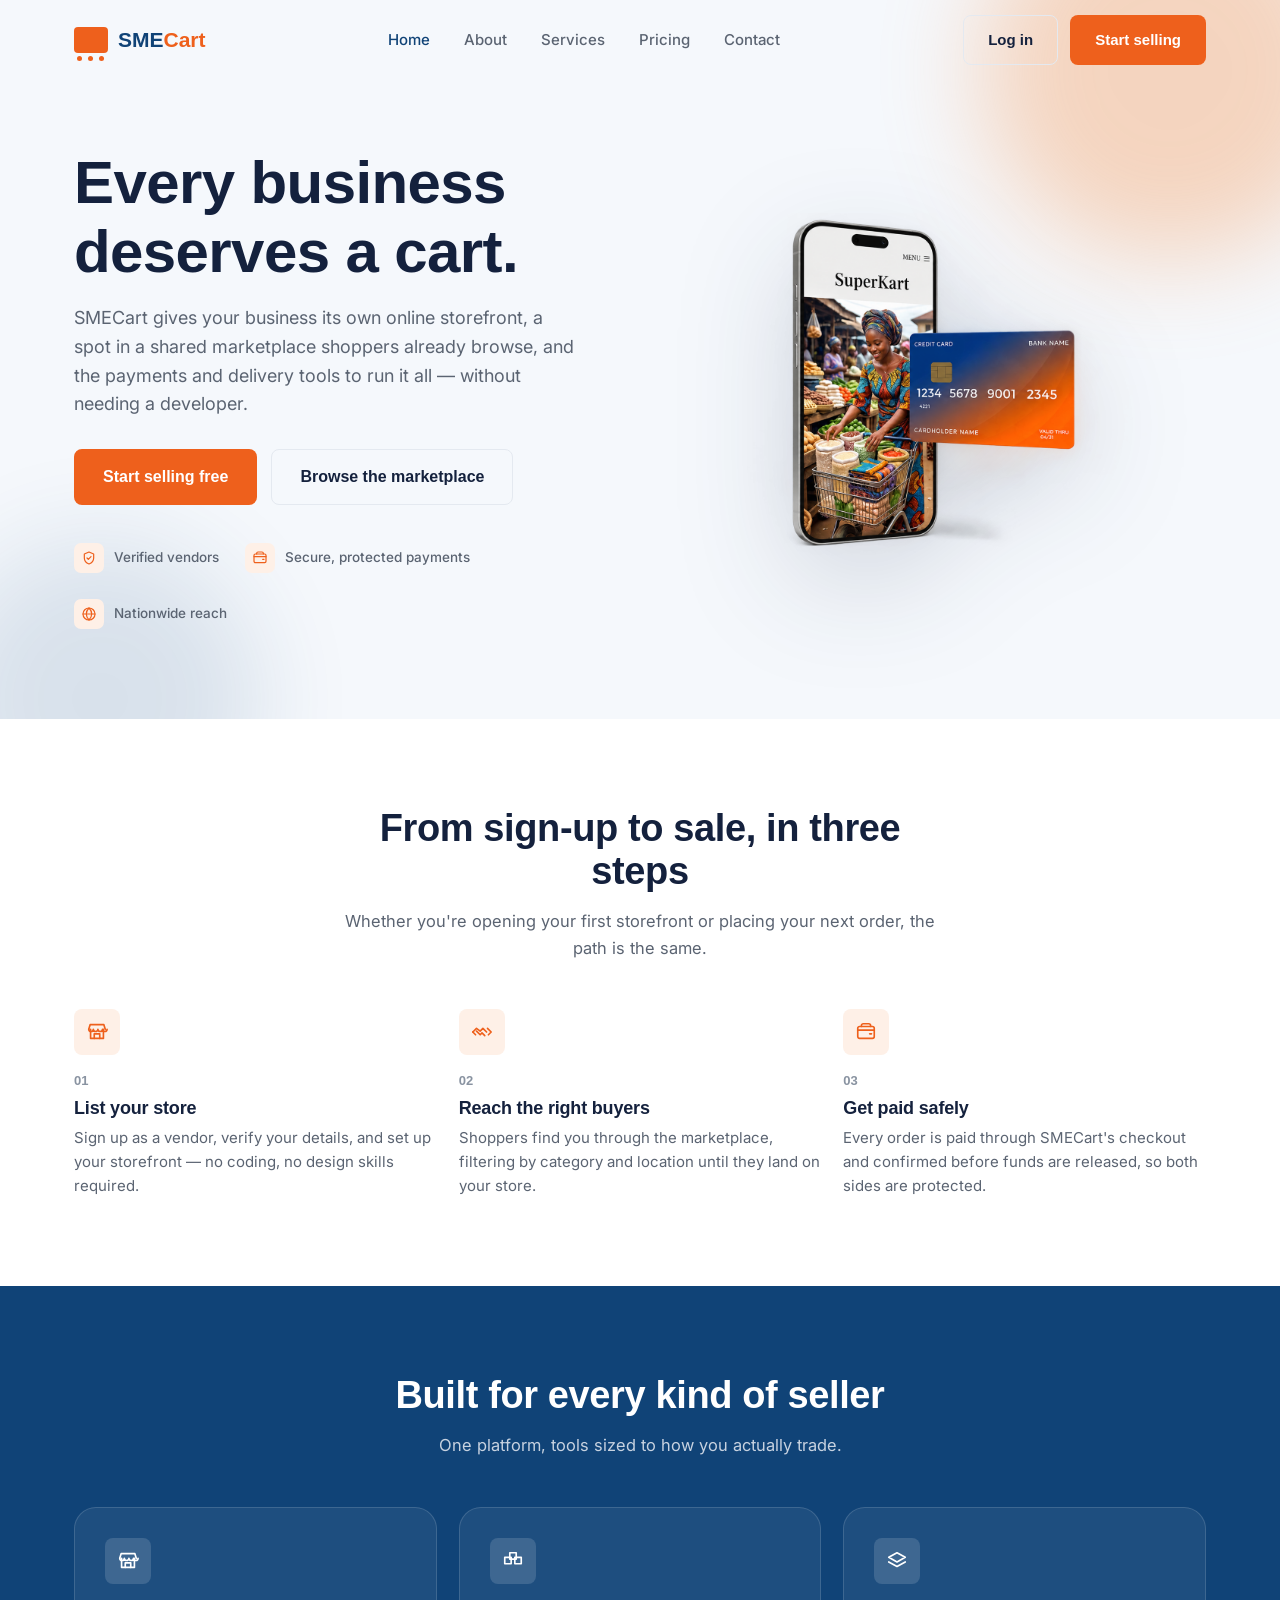
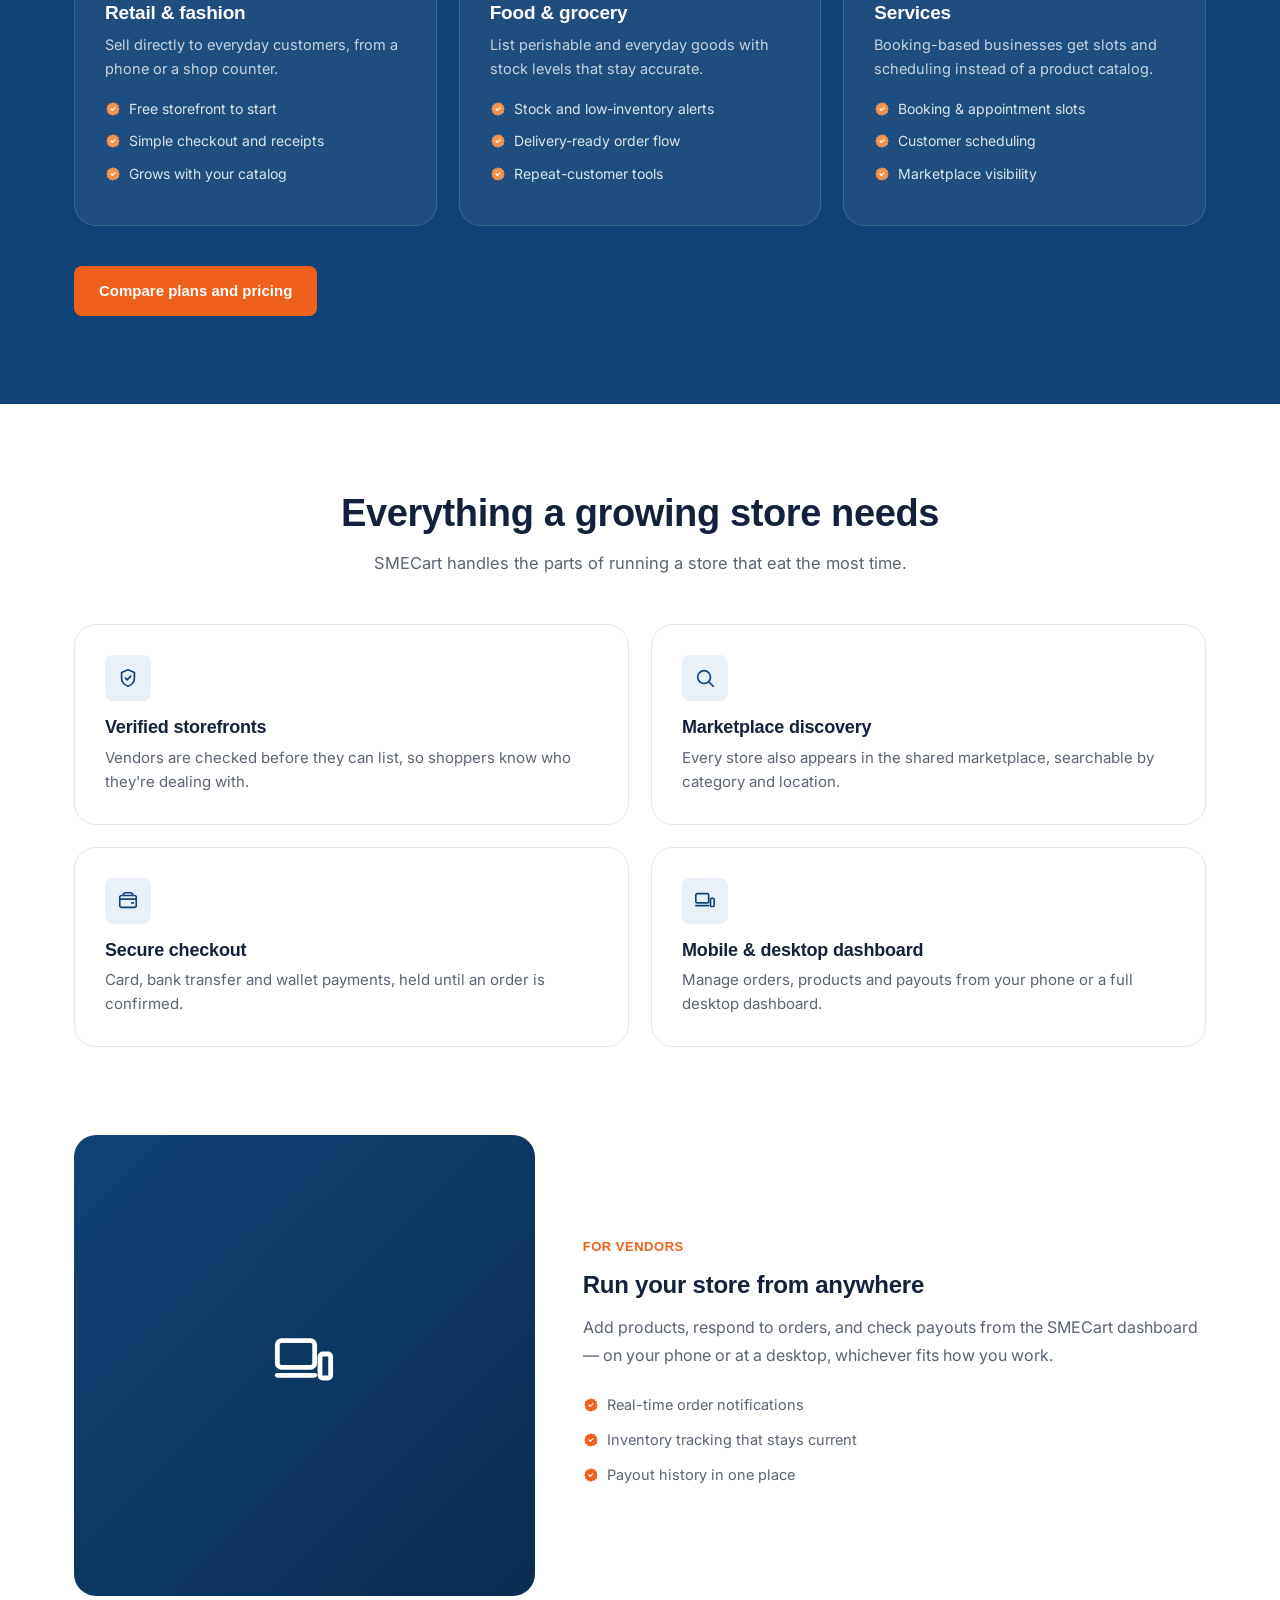
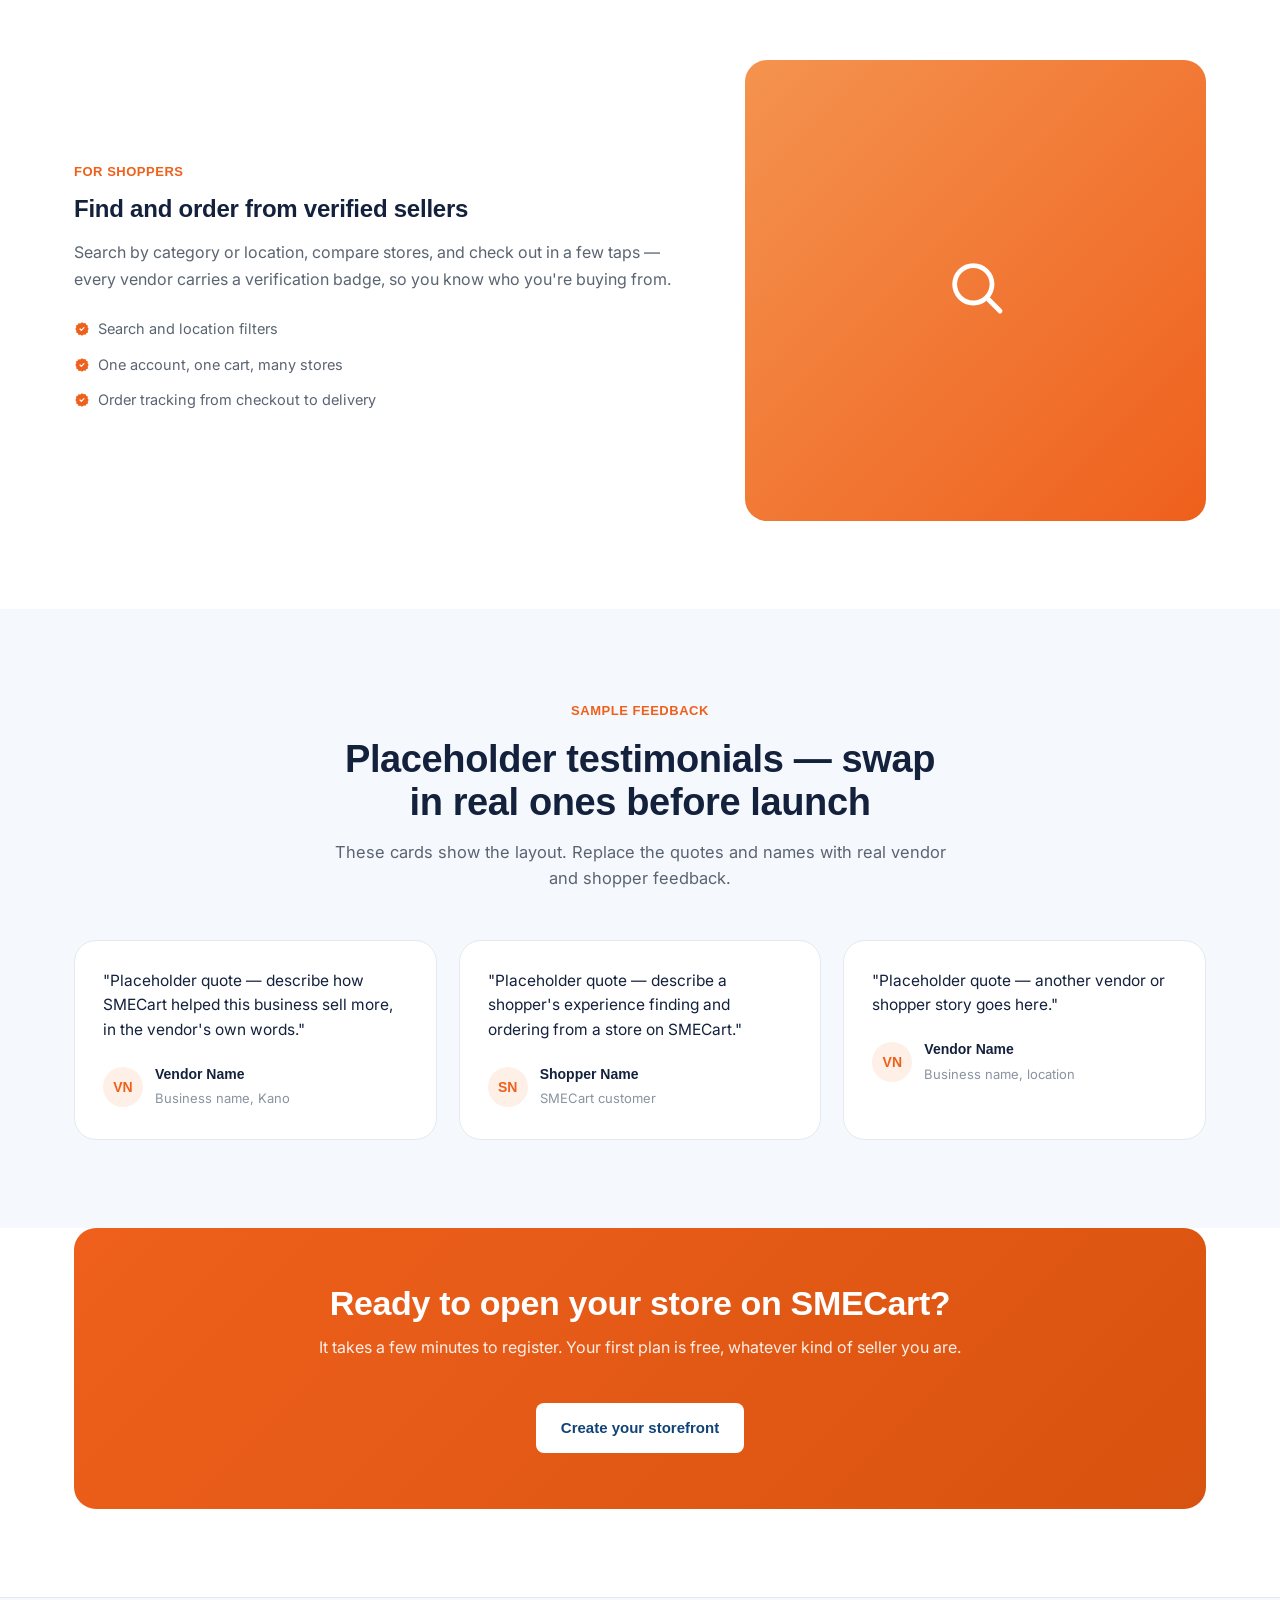
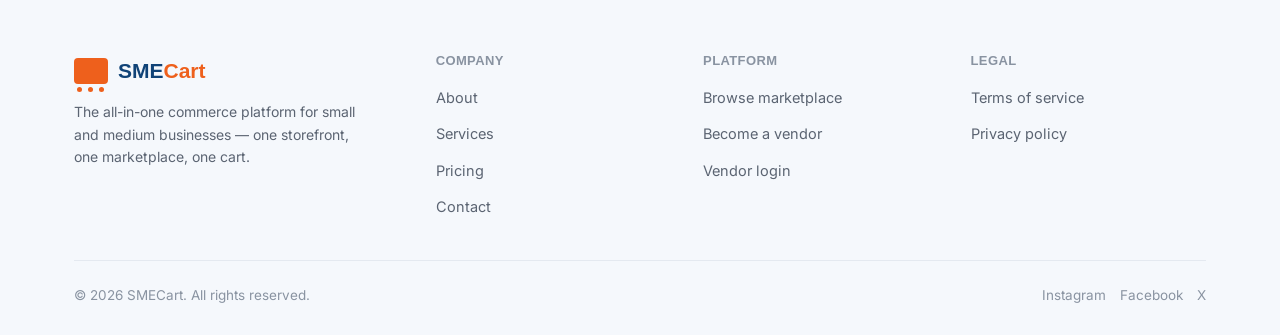
==== commit bbd4aa07: "Add files via upload" ====
--- a/index.html
+++ b/index.html
@@ -1,271 +1,241 @@
 <!doctype html>
 <html lang="en">
 <head>
-  <meta charset="UTF-8" />
-  <meta name="viewport" content="width=device-width, initial-scale=1.0" />
-  <title>SuperKart | Every Business Deserves a Cart</title>
-  <meta name="description" content="SuperKart is a marketplace platform for Nigerian retailers, wholesalers, and merchants to sell, source, and grow, backed by ASBData's payments infrastructure." />
-  <link rel="icon" type="image/png" href="/assets/favicon.png" />
-  <link rel="preconnect" href="https://fonts.googleapis.com" />
-  <link rel="preconnect" href="https://fonts.gstatic.com" crossorigin />
-  <link href="https://fonts.googleapis.com/css2?family=Inter:wght@400;500;600;700&display=swap" rel="stylesheet" />
-  <link rel="stylesheet" href="https://api.fontshare.com/v2/css?f[]=general-sans@500,600,700,800&display=swap" />
-  <link rel="stylesheet" href="/css/base.css" />
-  <link rel="stylesheet" href="/css/layout.css" />
-  <link rel="stylesheet" href="/css/components.css" />
-  <link rel="stylesheet" href="/css/icons.css" />
+<meta charset="UTF-8" />
+<meta name="viewport" content="width=device-width, initial-scale=1.0" />
+<title>SMECart | Every Business Deserves a Cart</title>
+<meta name="description" content="SMECart is the all-in-one commerce platform for Nigerian small and medium businesses — storefronts, a shared marketplace, and secure payments and delivery." />
+<link rel="preconnect" href="https://fonts.googleapis.com" />
+<link rel="preconnect" href="https://fonts.gstatic.com" crossorigin />
+<link href="https://fonts.googleapis.com/css2?family=Inter:wght@400;500;600;700&display=swap" rel="stylesheet" />
+<link rel="stylesheet" href="https://api.fontshare.com/v2/css?f[]=general-sans@500,600,700,800&display=swap" />
+<link rel="stylesheet" href="css/base.css" />
+<link rel="stylesheet" href="css/layout.css" />
+<link rel="stylesheet" href="css/components.css" />
+<link rel="stylesheet" href="css/icons.css" />
 </head>
 <body data-page="index">
-  <div id="navbar-placeholder"></div>
-
-  <main>
-    <section class="hero bg-mist relative">
-      <div class="blob-field"><span class="blob blob--1"></span><span class="blob blob--2"></span></div>
-      <div class="container hero__grid z-1">
+<div id="navbar-placeholder"></div>
+
+<main>
+  <section class="hero bg-mist relative">
+    <div class="blob-field"><span class="blob blob--1"></span><span class="blob blob--2"></span></div>
+    <div class="container hero__grid z-1">
+      <div>
+        <h1>Every business deserves a cart.</h1>
+        <p>SMECart gives your business its own online storefront, a spot in a shared marketplace shoppers already browse, and the payments and delivery tools to run it all — without needing a developer.</p>
+        <div class="hero__actions">
+          <a class="btn btn--primary btn--lg" data-external="vendorSignup">Start selling free</a>
+          <a class="btn btn--ghost btn--lg" data-external="marketplace">Browse the marketplace</a>
+        </div>
+        <div class="trust-strip">
+          <div class="trust-strip__item">
+            <span class="icon-badge icon-badge--orange icon-badge--sm" data-icon="shield"></span>
+            <span>Verified vendors</span>
+          </div>
+          <div class="trust-strip__item">
+            <span class="icon-badge icon-badge--orange icon-badge--sm" data-icon="wallet"></span>
+            <span>Secure, protected payments</span>
+          </div>
+          <div class="trust-strip__item">
+            <span class="icon-badge icon-badge--orange icon-badge--sm" data-icon="globe"></span>
+            <span>Nationwide reach</span>
+          </div>
+        </div>
+      </div>
+      <div class="hero-media">
+        <img src="assets/hero.png" alt="A shopper browsing an SME storefront on her phone, with a payment card" />
+      </div>
+    </div>
+  </section>
+
+  <section class="section">
+    <div class="container">
+      <div class="section-heading">
+        <h2>From sign-up to sale, in three steps</h2>
+        <p>Whether you're opening your first storefront or placing your next order, the path is the same.</p>
+      </div>
+      <div class="grid grid--3" style="margin-top:3rem">
+        <div class="step-card">
+          <span class="icon-badge icon-badge--orange" data-icon="storefront"></span>
+          <span class="step-card__number">01</span>
+          <h3>List your store</h3>
+          <p>Sign up as a vendor, verify your details, and set up your storefront — no coding, no design skills required.</p>
+        </div>
+        <div class="step-card">
+          <span class="icon-badge icon-badge--orange" data-icon="handshake"></span>
+          <span class="step-card__number">02</span>
+          <h3>Reach the right buyers</h3>
+          <p>Shoppers find you through the marketplace, filtering by category and location until they land on your store.</p>
+        </div>
+        <div class="step-card">
+          <span class="icon-badge icon-badge--orange" data-icon="wallet"></span>
+          <span class="step-card__number">03</span>
+          <h3>Get paid safely</h3>
+          <p>Every order is paid through SMECart's checkout and confirmed before funds are released, so both sides are protected.</p>
+        </div>
+      </div>
+    </div>
+  </section>
+
+  <section class="section bg-navy">
+    <div class="container">
+      <div class="section-heading section-heading--light">
+        <h2>Built for every kind of seller</h2>
+        <p>One platform, tools sized to how you actually trade.</p>
+      </div>
+      <div class="grid grid--3" style="margin-top:3rem">
+        <div class="segment-card">
+          <span class="icon-badge icon-badge--light" data-icon="storefront"></span>
+          <h3>Retail &amp; fashion</h3>
+          <p>Sell directly to everyday customers, from a phone or a shop counter.</p>
+          <ul>
+            <li><span class="icon-check" data-icon="badgeCheck"></span>Free storefront to start</li>
+            <li><span class="icon-check" data-icon="badgeCheck"></span>Simple checkout and receipts</li>
+            <li><span class="icon-check" data-icon="badgeCheck"></span>Grows with your catalog</li>
+          </ul>
+        </div>
+        <div class="segment-card">
+          <span class="icon-badge icon-badge--light" data-icon="bulk"></span>
+          <h3>Food &amp; grocery</h3>
+          <p>List perishable and everyday goods with stock levels that stay accurate.</p>
+          <ul>
+            <li><span class="icon-check" data-icon="badgeCheck"></span>Stock and low-inventory alerts</li>
+            <li><span class="icon-check" data-icon="badgeCheck"></span>Delivery-ready order flow</li>
+            <li><span class="icon-check" data-icon="badgeCheck"></span>Repeat-customer tools</li>
+          </ul>
+        </div>
+        <div class="segment-card">
+          <span class="icon-badge icon-badge--light" data-icon="layers"></span>
+          <h3>Services</h3>
+          <p>Booking-based businesses get slots and scheduling instead of a product catalog.</p>
+          <ul>
+            <li><span class="icon-check" data-icon="badgeCheck"></span>Booking &amp; appointment slots</li>
+            <li><span class="icon-check" data-icon="badgeCheck"></span>Customer scheduling</li>
+            <li><span class="icon-check" data-icon="badgeCheck"></span>Marketplace visibility</li>
+          </ul>
+        </div>
+      </div>
+      <div style="margin-top:2.5rem">
+        <a class="btn btn--primary" href="pricing.html">Compare plans and pricing</a>
+      </div>
+    </div>
+  </section>
+
+  <section class="section">
+    <div class="container">
+      <div class="section-heading">
+        <h2>Everything a growing store needs</h2>
+        <p>SMECart handles the parts of running a store that eat the most time.</p>
+      </div>
+      <div class="grid grid--2" style="margin-top:3rem">
+        <div class="feature-card">
+          <span class="icon-badge icon-badge--navy" data-icon="shield"></span>
+          <h3>Verified storefronts</h3>
+          <p>Vendors are checked before they can list, so shoppers know who they're dealing with.</p>
+        </div>
+        <div class="feature-card">
+          <span class="icon-badge icon-badge--navy" data-icon="search"></span>
+          <h3>Marketplace discovery</h3>
+          <p>Every store also appears in the shared marketplace, searchable by category and location.</p>
+        </div>
+        <div class="feature-card">
+          <span class="icon-badge icon-badge--navy" data-icon="wallet"></span>
+          <h3>Secure checkout</h3>
+          <p>Card, bank transfer and wallet payments, held until an order is confirmed.</p>
+        </div>
+        <div class="feature-card">
+          <span class="icon-badge icon-badge--navy" data-icon="devices"></span>
+          <h3>Mobile &amp; desktop dashboard</h3>
+          <p>Manage orders, products and payouts from your phone or a full desktop dashboard.</p>
+        </div>
+      </div>
+    </div>
+  </section>
+
+  <section class="section" style="padding-top:0">
+    <div class="container">
+      <div class="showcase-grid">
+        <div class="illustration illustration--navy">
+          <div class="illustration__icon" data-icon="devices"></div>
+        </div>
         <div>
-          <h1>Every business deserves a cart.</h1>
-          <p>SuperKart brings retailers, wholesalers, and merchants onto one marketplace, with verified storefronts, bulk trade tools, and payments built on ASBData's infrastructure.</p>
-          <div class="hero__actions">
-            <a class="btn btn--primary" data-external="vendorSignup">Start selling</a>
-            <a class="btn btn--ghost" data-external="marketplace">Browse the marketplace</a>
-          </div>
-          <div class="trust-strip">
-            <div class="trust-strip__item">
-              <span class="icon-badge icon-badge--orange icon-badge--sm" data-icon="shield"></span>
-              <span>Verified vendors</span>
-            </div>
-            <div class="trust-strip__item">
-              <span class="icon-badge icon-badge--orange icon-badge--sm" data-icon="wallet"></span>
-              <span>Escrow-protected payments</span>
-            </div>
-            <div class="trust-strip__item">
-              <span class="icon-badge icon-badge--orange icon-badge--sm" data-icon="globe"></span>
-              <span>Nationwide reach</span>
-            </div>
-          </div>
-        </div>
-
-        <div class="collage" aria-hidden="true">
-          <div class="store-card store-card--1">
-            <div class="store-card__top">
-              <span class="store-card__category">Retailer</span>
-              <span class="store-card__tag">Free plan</span>
-            </div>
-            <p class="store-card__name">Amaka's Fashion House</p>
-            <div class="store-card__swatches">
-              <span style="background:#EE601C"></span>
-              <span style="background:#104377"></span>
-              <span style="background:#F4934F"></span>
-            </div>
-            <div class="store-card__footer">
-              <span>Verified vendor</span>
-              <strong>View store</strong>
-            </div>
-          </div>
-
-          <div class="store-card store-card--2">
-            <div class="store-card__top">
-              <span class="store-card__category">Wholesaler</span>
-              <span class="store-card__tag">Growth plan</span>
-            </div>
-            <p class="store-card__name">Bello Wholesale Foods</p>
-            <div class="store-card__swatches">
-              <span style="background:#104377"></span>
-              <span style="background:#6C93C0"></span>
-              <span style="background:#EE601C"></span>
-            </div>
-            <div class="store-card__footer">
-              <span>Verified vendor</span>
-              <strong>View store</strong>
-            </div>
-          </div>
-
-          <div class="store-card store-card--3">
-            <div class="store-card__top">
-              <span class="store-card__category">Merchant</span>
-              <span class="store-card__tag">Enterprise</span>
-            </div>
-            <p class="store-card__name">TechHub Electronics</p>
-            <div class="store-card__swatches">
-              <span style="background:#0A2C50"></span>
-              <span style="background:#F4934F"></span>
-              <span style="background:#104377"></span>
-            </div>
-            <div class="store-card__footer">
-              <span>Verified vendor</span>
-              <strong>View store</strong>
-            </div>
-          </div>
-        </div>
-      </div>
-    </section>
-
-    <section class="section">
-      <div class="container">
-        <div class="section-heading">
-          <h2>From sign-up to sale, in three steps</h2>
-          <p>Whether you're setting up your first storefront or sourcing your next shipment, the path is the same.</p>
-        </div>
-
-        <div class="grid grid--3" style="margin-top:3rem">
-          <div class="step-card">
-            <span class="icon-badge icon-badge--orange" data-icon="storefront"></span>
-            <span class="step-card__number">01</span>
-            <h3>List your store</h3>
-            <p>Register as a retailer, wholesaler, or merchant, verify your details, and set up your storefront in minutes.</p>
-          </div>
-          <div class="step-card">
-            <span class="icon-badge icon-badge--orange" data-icon="handshake"></span>
-            <span class="step-card__number">02</span>
-            <h3>Reach the right buyers</h3>
-            <p>Consumers find you on the marketplace. Businesses find you through Connect &amp; Quote for bulk orders.</p>
-          </div>
-          <div class="step-card">
-            <span class="icon-badge icon-badge--orange" data-icon="wallet"></span>
-            <span class="step-card__number">03</span>
-            <h3>Get paid safely</h3>
-            <p>Every order is paid through SuperKart Pay and held until the order is confirmed, so both sides are protected.</p>
-          </div>
-        </div>
-      </div>
-    </section>
-
-    <section class="section bg-navy">
-      <div class="container">
-        <div class="section-heading section-heading--light">
-          <h2>Built for every kind of seller</h2>
-          <p>One platform, three vendor types, each with tools sized to how they trade.</p>
-        </div>
-
-        <div class="grid grid--3" style="margin-top:3rem">
-          <div class="segment-card">
-            <span class="icon-badge icon-badge--light" data-icon="storefront"></span>
-            <h3>Retailer</h3>
-            <p>Sell directly to everyday customers, from a phone or a shop counter.</p>
-            <ul>
-              <li><span class="icon-check" data-icon="badgeCheck"></span>Free storefront to start</li>
-              <li><span class="icon-check" data-icon="badgeCheck"></span>Simple checkout and receipts</li>
-              <li><span class="icon-check" data-icon="badgeCheck"></span>Grows with your catalog</li>
-            </ul>
-          </div>
-          <div class="segment-card">
-            <span class="icon-badge icon-badge--light" data-icon="bulk"></span>
-            <h3>Wholesaler</h3>
-            <p>Supply retailers and businesses in bulk, with minimum order tools built in.</p>
-            <ul>
-              <li><span class="icon-check" data-icon="badgeCheck"></span>Bulk pricing and quotes</li>
-              <li><span class="icon-check" data-icon="badgeCheck"></span>Verified buyer requests</li>
-              <li><span class="icon-check" data-icon="badgeCheck"></span>Buyer analytics</li>
-            </ul>
-          </div>
-          <div class="segment-card">
-            <span class="icon-badge icon-badge--light" data-icon="layers"></span>
-            <h3>Merchant</h3>
-            <p>Distribute at scale with a branded storefront and direct system integration.</p>
-            <ul>
-              <li><span class="icon-check" data-icon="badgeCheck"></span>API inventory sync</li>
-              <li><span class="icon-check" data-icon="badgeCheck"></span>Nationwide visibility</li>
-              <li><span class="icon-check" data-icon="badgeCheck"></span>Dedicated account manager</li>
-            </ul>
-          </div>
-        </div>
-
-        <div style="margin-top:2.5rem">
-          <a class="btn btn--primary" href="/pricing.html">Compare plans and pricing</a>
-        </div>
-      </div>
-    </section>
-
-    <section class="section">
-      <div class="container">
-        <div class="section-heading">
-          <h2>Everything a growing store needs</h2>
-          <p>SuperKart handles the parts of running a store that eat the most time.</p>
-        </div>
-
-        <div class="grid grid--2" style="margin-top:3rem">
-          <div class="feature-card">
-            <span class="icon-badge icon-badge--navy" data-icon="shield"></span>
-            <h3>Verified storefronts</h3>
-            <p>Every vendor is identity-checked before they can list, so buyers know who they're dealing with.</p>
-          </div>
-          <div class="feature-card">
-            <span class="icon-badge icon-badge--navy" data-icon="handshake"></span>
-            <h3>Connect &amp; Quote</h3>
-            <p>Retailers request bulk quotes directly from wholesalers and merchants, inside the platform.</p>
-          </div>
-          <div class="feature-card">
-            <span class="icon-badge icon-badge--navy" data-icon="wallet"></span>
-            <h3>Secure checkout</h3>
-            <p>Payments are held until an order is confirmed, with wallet, card, transfer, and USSD support.</p>
-          </div>
-          <div class="feature-card">
-            <span class="icon-badge icon-badge--navy" data-icon="devices"></span>
-            <h3>Mobile and desktop apps</h3>
-            <p>Manage orders and inventory from the SuperKart app or the desktop dashboard on paid plans.</p>
-          </div>
-        </div>
-      </div>
-    </section>
-
-    <section class="section" style="padding-top:0">
-      <div class="container">
-        <div class="showcase-grid">
-          <div class="illustration illustration--navy">
-            <div class="illustration__icon" data-icon="devices"></div>
-          </div>
-          <div>
-            <span class="eyebrow">For vendors</span>
-            <h2 style="margin-top:0.75rem">Run your store from anywhere</h2>
-            <p style="margin-top:1rem;color:var(--slate);line-height:1.7">
-              Track orders, update your catalog, and see your payouts from the SuperKart
-              mobile app, or the desktop dashboard if you're managing a bigger operation.
-              Both are included from the Growth plan upward.
-            </p>
-            <ul class="detail-list" style="margin-top:1.5rem">
-              <li><span class="icon-check" data-icon="badgeCheck"></span>Real-time order notifications</li>
-              <li><span class="icon-check" data-icon="badgeCheck"></span>Inventory sync across every channel</li>
-              <li><span class="icon-check" data-icon="badgeCheck"></span>Payout tracking in one place</li>
-            </ul>
-          </div>
-        </div>
-
-        <div class="showcase-grid showcase-grid--reverse">
-          <div>
-            <span class="eyebrow">For buyers</span>
-            <h2 style="margin-top:0.75rem">Find and order from verified sellers</h2>
-            <p style="margin-top:1rem;color:var(--slate);line-height:1.7">
-              Search by category or location, compare vendors, and check out in a few taps.
-              Every store carries a verification badge, so you always know who you're
-              buying from.
-            </p>
-            <ul class="detail-list" style="margin-top:1.5rem">
-              <li><span class="icon-check" data-icon="badgeCheck"></span>Search and location filters</li>
-              <li><span class="icon-check" data-icon="badgeCheck"></span>Ratings from real buyers</li>
-              <li><span class="icon-check" data-icon="badgeCheck"></span>Secure, escrow-backed checkout</li>
-            </ul>
-          </div>
-          <div class="illustration illustration--orange">
-            <div class="illustration__icon" data-icon="search"></div>
-          </div>
-        </div>
-      </div>
-    </section>
-
-    <section class="section" style="padding-top:0">
-      <div class="container">
-        <div class="cta-banner cta-banner--orange">
-          <h2>Ready to open your store on SuperKart?</h2>
-          <p>It takes a few minutes to register. Your first plan is free, whatever kind of seller you are.</p>
-          <a class="btn btn--secondary" data-external="vendorSignup">Create your storefront</a>
-        </div>
-      </div>
-    </section>
-  </main>
-
-  <div id="footer-placeholder"></div>
-
-  <script type="module" src="/js/include.js"></script>
-  <script type="module" src="/js/icons.js"></script>
+          <span class="eyebrow">For vendors</span>
+          <h2 style="margin-top:0.75rem">Run your store from anywhere</h2>
+          <p style="margin-top:1rem;line-height:1.7">Add products, respond to orders, and check payouts from the SMECart dashboard — on your phone or at a desktop, whichever fits how you work.</p>
+          <ul class="detail-list" style="margin-top:1.5rem">
+            <li><span class="icon-check" data-icon="badgeCheck"></span>Real-time order notifications</li>
+            <li><span class="icon-check" data-icon="badgeCheck"></span>Inventory tracking that stays current</li>
+            <li><span class="icon-check" data-icon="badgeCheck"></span>Payout history in one place</li>
+          </ul>
+        </div>
+      </div>
+      <div class="showcase-grid showcase-grid--reverse">
+        <div>
+          <span class="eyebrow">For shoppers</span>
+          <h2 style="margin-top:0.75rem">Find and order from verified sellers</h2>
+          <p style="margin-top:1rem;line-height:1.7">Search by category or location, compare stores, and check out in a few taps — every vendor carries a verification badge, so you know who you're buying from.</p>
+          <ul class="detail-list" style="margin-top:1.5rem">
+            <li><span class="icon-check" data-icon="badgeCheck"></span>Search and location filters</li>
+            <li><span class="icon-check" data-icon="badgeCheck"></span>One account, one cart, many stores</li>
+            <li><span class="icon-check" data-icon="badgeCheck"></span>Order tracking from checkout to delivery</li>
+          </ul>
+        </div>
+        <div class="illustration illustration--orange">
+          <div class="illustration__icon" data-icon="search"></div>
+        </div>
+      </div>
+    </div>
+  </section>
+
+  <section class="section bg-mist">
+    <div class="container">
+      <div class="section-heading">
+        <span class="eyebrow">Sample feedback</span>
+        <h2>Placeholder testimonials — swap in real ones before launch</h2>
+        <p>These cards show the layout. Replace the quotes and names with real vendor and shopper feedback.</p>
+      </div>
+      <div class="grid grid--3">
+        <div class="testimonial-card">
+          <p class="quote">"Placeholder quote — describe how SMECart helped this business sell more, in the vendor's own words."</p>
+          <div class="person">
+            <div class="avatar">VN</div>
+            <div><strong>Vendor Name</strong><span>Business name, Kano</span></div>
+          </div>
+        </div>
+        <div class="testimonial-card">
+          <p class="quote">"Placeholder quote — describe a shopper's experience finding and ordering from a store on SMECart."</p>
+          <div class="person">
+            <div class="avatar">SN</div>
+            <div><strong>Shopper Name</strong><span>SMECart customer</span></div>
+          </div>
+        </div>
+        <div class="testimonial-card">
+          <p class="quote">"Placeholder quote — another vendor or shopper story goes here."</p>
+          <div class="person">
+            <div class="avatar">VN</div>
+            <div><strong>Vendor Name</strong><span>Business name, location</span></div>
+          </div>
+        </div>
+      </div>
+    </div>
+  </section>
+
+  <section class="section" style="padding-top:0">
+    <div class="container">
+      <div class="cta-banner cta-banner--orange">
+        <h2>Ready to open your store on SMECart?</h2>
+        <p>It takes a few minutes to register. Your first plan is free, whatever kind of seller you are.</p>
+        <a class="btn btn--secondary" data-external="vendorSignup">Create your storefront</a>
+      </div>
+    </div>
+  </section>
+</main>
+
+<div id="footer-placeholder"></div>
+
+<script src="js/main.js"></script>
+<script type="module" src="js/include.js"></script>
+<script type="module" src="js/icons.js"></script>
 </body>
 </html>
--- a/css/base.css
+++ b/css/base.css
@@ -1,197 +1,86 @@
-/* ===== Design tokens ===== */
+/* ==========================================================================
+   base.css — design tokens, resets, base typography
+   Palette and type system carried over from the SuperKart reference build:
+   navy + orange brand colors, General Sans for display type, Inter for body.
+   ========================================================================== */
+
 :root {
-  --navy-50: #eef3f9;
-  --navy-100: #d6e2f0;
-  --navy-300: #6c93c0;
-  --navy-500: #104377;
-  --navy-600: #0d3865;
-  --navy-700: #0a2c50;
-  --navy-900: #071d35;
+  --ink: #14213d;
+  --slate: #5b6472;
+  --muted: #8993a1;
+  --white: #ffffff;
+  --mist: #f5f8fc;
+  --border: #e4e9f0;
 
-  --orange-50: #fdeee5;
-  --orange-300: #f4934f;
-  --orange-500: #ee601c;
-  --orange-600: #d34f10;
+  --navy: #104377;
+  --navy-deep: #0a2c50;
+  --navy-tint: #eaf0f8;
+  --orange: #ee601c;
+  --orange-light: #f4934f;
+  --orange-tint: #fef0e7;
 
-  --ink: #16213e;
-  --slate: #5c6b7a;
-  --mist: #f6f8fb;
-  --line: #e4e9f0;
-  --white: #ffffff;
+  --font-display: "General Sans", -apple-system, BlinkMacSystemFont, "Segoe UI", sans-serif;
+  --font-body: "Inter", -apple-system, BlinkMacSystemFont, "Segoe UI", sans-serif;
 
-  --font-display: "General Sans", "Inter", ui-sans-serif, system-ui, sans-serif;
-  --font-body: "Inter", ui-sans-serif, system-ui, sans-serif;
+  --radius-sm: 8px;
+  --radius-md: 14px;
+  --radius-lg: 22px;
 
-  --container-width: 1440px;
-  --radius-lg: 1rem;
-  --radius-full: 999px;
-  --shadow-md: 0 10px 30px -12px rgba(7, 29, 53, 0.18);
-  --shadow-lg: 0 24px 60px -20px rgba(7, 29, 53, 0.28);
+  --shadow-sm: 0 1px 3px rgba(16, 33, 61, 0.06), 0 1px 2px rgba(16, 33, 61, 0.08);
+  --shadow-md: 0 16px 32px -8px rgba(16, 33, 61, 0.14), 0 8px 14px -8px rgba(16, 33, 61, 0.08);
+
+  --header-height: 80px;
 }
 
-/* ===== Reset ===== */
-*,
-*::before,
-*::after {
-  box-sizing: border-box;
-}
+* { box-sizing: border-box; }
 
-html {
-  scroll-behavior: smooth;
-}
+html { scroll-behavior: smooth; }
 
 body {
   margin: 0;
   font-family: var(--font-body);
+  font-size: 16px;
+  line-height: 1.6;
   color: var(--ink);
   background: var(--white);
-  line-height: 1.5;
   -webkit-font-smoothing: antialiased;
 }
 
-img {
-  max-width: 100%;
-  display: block;
+img { max-width: 100%; display: block; }
+a { color: inherit; text-decoration: none; }
+
+h1, h2, h3, h4 {
+  margin: 0;
+  font-family: var(--font-display);
+  font-weight: 700;
+  line-height: 1.15;
+  letter-spacing: -0.01em;
+  color: var(--ink);
 }
 
-a {
-  color: inherit;
-  text-decoration: none;
-}
+p { margin: 0 0 1em; color: var(--slate); }
+p:last-child { margin-bottom: 0; }
 
-ul {
-  margin: 0;
-  padding: 0;
-  list-style: none;
-}
-
-h1, h2, h3, h4 {
-  font-family: var(--font-display);
-  margin: 0;
-  color: var(--ink);
-  line-height: 1.15;
-}
-
-p {
-  margin: 0;
-}
-
-button, input, textarea, select {
-  font: inherit;
-  color: inherit;
+:focus-visible {
+  outline: 2px solid var(--orange);
+  outline-offset: 2px;
 }
 
 @media (prefers-reduced-motion: reduce) {
-  * {
-    animation-duration: 0.01ms !important;
-    transition-duration: 0.01ms !important;
-    scroll-behavior: auto !important;
-  }
+  * { animation-duration: 0.001ms !important; transition-duration: 0.001ms !important; }
 }
 
-:focus-visible {
-  outline: 2px solid var(--orange-500);
-  outline-offset: 2px;
+.eyebrow {
+  display: inline-flex;
+  align-items: center;
+  gap: 8px;
+  font-family: var(--font-display);
+  font-size: 13px;
+  font-weight: 600;
+  color: var(--orange);
+  text-transform: uppercase;
+  letter-spacing: 0.04em;
 }
 
-/* ===== Layout helpers ===== */
-.container {
-  width: 92%;
-  max-width: var(--container-width);
-  margin-inline: auto;
-  padding-inline: 1.5rem;
-}
-
-.section {
-  padding-block: 5.5rem;
-}
-
-.section--tight {
-  padding-block: 4rem;
-}
-
-.bg-mist { background: var(--mist); }
-.bg-navy { background: var(--navy-700); color: var(--white); }
-
-.section-heading {
-  max-width: 640px;
-}
-
-.section-heading--center {
-  margin-inline: auto;
-  text-align: center;
-}
-
-.section-heading h2 {
-  font-size: clamp(1.75rem, 1.4rem + 1.4vw, 2.25rem);
-  font-weight: 700;
-}
-
-.section-heading p {
-  margin-top: 1rem;
-  color: var(--slate);
-  font-size: 1.0625rem;
-  line-height: 1.6;
-}
-
-.section-heading--light h2 { color: var(--white); }
-.section-heading--light p { color: var(--navy-100); }
-
-/* ===== Buttons ===== */
-.btn {
-  display: inline-flex;
-  align-items: center;
-  justify-content: center;
-  gap: 0.5rem;
-  border-radius: var(--radius-full);
-  padding: 0.75rem 1.5rem;
-  font-weight: 600;
-  font-size: 0.9375rem;
-  border: 1px solid transparent;
-  cursor: pointer;
-  transition: background-color 0.15s ease, border-color 0.15s ease, color 0.15s ease;
-  white-space: nowrap;
-}
-
-.btn--primary {
-  background: var(--orange-500);
-  color: var(--white);
-  box-shadow: 0 8px 20px -8px rgba(238, 96, 28, 0.45);
-}
-.btn--primary:hover { background: var(--orange-600); }
-
-.btn--secondary {
-  background: var(--navy-500);
-  color: var(--white);
-}
-.btn--secondary:hover { background: var(--navy-600); }
-
-.btn--ghost {
-  background: transparent;
-  color: var(--navy-500);
-  border-color: rgba(16, 67, 119, 0.2);
-}
-.btn--ghost:hover {
-  border-color: var(--navy-500);
-  background: var(--navy-50);
-}
-
-.btn--ghost-light {
-  background: transparent;
-  color: var(--white);
-  border-color: rgba(255, 255, 255, 0.3);
-}
-.btn--ghost-light:hover { background: rgba(255, 255, 255, 0.1); }
-
-.btn--block { width: 100%; }
-
-/* ===== Utility ===== */
-.text-center { text-align: center; }
-.visually-hidden {
-  position: absolute;
-  width: 1px;
-  height: 1px;
-  overflow: hidden;
-  clip: rect(0 0 0 0);
-  white-space: nowrap;
-}
+.z-1 { position: relative; z-index: 1; }
+.relative { position: relative; }
--- a/css/layout.css
+++ b/css/layout.css
@@ -1,201 +1,185 @@
-/* ===== Navbar ===== */
-.navbar {
-  position: sticky;
-  top: 0;
-  z-index: 50;
-  background: rgba(255, 255, 255, 0.92);
-  backdrop-filter: blur(8px);
-  border-bottom: 1px solid var(--line);
+/* ==========================================================================
+   layout.css — header, footer, and page-level layout scaffolding
+   ========================================================================== */
+
+.container {
+  max-width: 1180px;
+  margin: 0 auto;
+  padding: 0 24px;
 }
 
-.navbar__inner {
+section.section { padding: 88px 0; }
+.section-heading { max-width: 620px; margin: 0 auto 48px; text-align: center; }
+.section-heading.left, .section-heading--left { margin: 0 0 44px; text-align: left; }
+.section-heading .eyebrow { margin-bottom: 16px; }
+.section-heading h2 { font-size: clamp(28px, 3.4vw, 38px); }
+.section-heading p { margin-top: 14px; font-size: 16.5px; }
+.section-heading--light h2 { color: var(--white); }
+.section-heading--light p { color: #c7d2e0; }
+
+.bg-mist { background: var(--mist); }
+.bg-navy { background: var(--navy); }
+.bg-navy h2, .bg-navy h3 { color: var(--white); }
+.bg-navy p { color: #c7d2e0; }
+
+.grid { display: grid; gap: 22px; }
+.grid--2 { grid-template-columns: repeat(2, 1fr); }
+.grid--3 { grid-template-columns: repeat(3, 1fr); }
+
+/* --------------------------------------------------------------------
+   Header — transparent over the hero, solid once scrolled
+   -------------------------------------------------------------------- */
+
+.site-header {
+  position: fixed;
+  top: 0;
+  left: 0;
+  right: 0;
+  z-index: 40;
+  background: transparent;
+  border-bottom: 1px solid transparent;
+  transition: background 0.25s ease, border-color 0.25s ease, box-shadow 0.25s ease;
+}
+.site-header.scrolled {
+  background: rgba(255, 255, 255, 0.94);
+  backdrop-filter: blur(8px);
+  border-bottom-color: var(--border);
+  box-shadow: var(--shadow-sm);
+}
+.site-header .container {
   display: flex;
   align-items: center;
   justify-content: space-between;
-  height: 6rem;
+  height: var(--header-height);
 }
 
-.navbar__logo img {
-  height: 4.25rem;
-  width: auto;
+.brand {
+  display: flex;
+  align-items: center;
+  gap: 10px;
+  font-family: var(--font-display);
+  font-weight: 800;
+  font-size: 21px;
+  color: var(--ink);
 }
+.brand-mark {
+  width: 34px;
+  height: 26px;
+  background: var(--orange);
+  border-radius: 4px;
+  position: relative;
+  flex-shrink: 0;
+}
+.brand-mark::after {
+  content: "";
+  position: absolute;
+  left: 3px;
+  bottom: -8px;
+  width: 5px;
+  height: 5px;
+  border-radius: 50%;
+  background: var(--orange);
+  box-shadow: 11px 0 var(--orange), 22px 0 var(--orange);
+}
+.brand .sme { color: var(--navy); }
+.brand .cart { color: var(--orange); }
 
-.navbar__links {
-  display: none;
-  align-items: center;
-  gap: 2.25rem;
-}
-
-.navbar__links a {
-  font-size: 0.9375rem;
-  font-weight: 600;
-  color: var(--ink);
+.main-nav { display: flex; align-items: center; gap: 34px; }
+.main-nav a {
+  font-size: 15px;
+  font-weight: 500;
+  color: var(--slate);
   transition: color 0.15s ease;
 }
+.main-nav a:hover, .main-nav a.active { color: var(--navy); }
 
-.navbar__links a:hover,
-.navbar__links a[aria-current="page"] {
-  color: var(--orange-500);
-}
+.header-actions { display: flex; align-items: center; gap: 12px; }
 
-.navbar__actions {
+.nav-toggle {
   display: none;
-  align-items: center;
-  gap: 0.75rem;
-}
-
-.navbar__toggle {
-  display: inline-flex;
-  align-items: center;
-  justify-content: center;
-  width: 2.5rem;
-  height: 2.5rem;
-  border-radius: 50%;
-  border: 1px solid var(--line);
-  background: transparent;
-  color: var(--navy-500);
-}
-
-.navbar__mobile {
-  display: none;
-  border-top: 1px solid var(--line);
-  background: var(--white);
-  padding: 0.5rem 1.5rem 1.5rem;
-}
-
-.navbar__mobile.is-open {
-  display: block;
-}
-
-.navbar__mobile-links {
-  display: flex;
-  flex-direction: column;
-  gap: 0.25rem;
-}
-
-.navbar__mobile-links a {
-  padding: 0.75rem 0.75rem;
-  border-radius: 0.5rem;
-  font-weight: 600;
-  font-size: 0.9375rem;
+  background: none;
+  border: 1px solid var(--border);
+  border-radius: var(--radius-sm);
+  width: 40px;
+  height: 40px;
+  font-size: 18px;
   color: var(--ink);
 }
 
-.navbar__mobile-links a[aria-current="page"] {
-  background: var(--orange-50);
-  color: var(--orange-600);
+/* Fixed header needs page content pushed down by its height. The homepage
+   overrides this to 0 and pads the hero instead, so the header can float
+   transparently over the hero image/blobs. */
+main { padding-top: var(--header-height); }
+body[data-page="index"] main { padding-top: 0; }
+
+/* --------------------------------------------------------------------
+   Footer
+   -------------------------------------------------------------------- */
+
+.site-footer { background: var(--mist); border-top: 1px solid var(--border); padding: 56px 0 28px; }
+.footer-grid {
+  display: grid;
+  grid-template-columns: 1.4fr repeat(3, 1fr);
+  gap: 32px;
+  padding-bottom: 40px;
+}
+.footer-about p { font-size: 14px; margin-top: 14px; max-width: 32ch; }
+.footer-col h4 {
+  font-size: 13px;
+  color: var(--muted);
+  margin-bottom: 16px;
+  font-family: var(--font-display);
+  text-transform: uppercase;
+  letter-spacing: 0.03em;
+}
+.footer-col ul { list-style: none; padding: 0; margin: 0; display: flex; flex-direction: column; gap: 11px; }
+.footer-col a { font-size: 14.5px; color: var(--slate); }
+.footer-col a:hover { color: var(--orange); }
+.footer-bottom {
+  border-top: 1px solid var(--border);
+  padding-top: 24px;
+  display: flex;
+  justify-content: space-between;
+  flex-wrap: wrap;
+  gap: 12px;
+  font-size: 13.5px;
+  color: var(--muted);
+}
+.footer-social { display: flex; gap: 14px; }
+
+/* --------------------------------------------------------------------
+   Page header (interior pages)
+   -------------------------------------------------------------------- */
+
+.page-header {
+  padding: 60px 0 50px;
+  background: var(--mist);
+  text-align: center;
+}
+.page-header h1 { font-size: clamp(32px, 4vw, 44px); }
+.page-header p { margin-top: 14px; font-size: 16.5px; max-width: 560px; margin-inline: auto; }
+
+/* --------------------------------------------------------------------
+   Responsive
+   -------------------------------------------------------------------- */
+
+@media (max-width: 900px) {
+  .grid--2, .grid--3 { grid-template-columns: 1fr; }
+  .footer-grid { grid-template-columns: 1fr 1fr; }
 }
 
-.navbar__mobile-actions {
-  margin-top: 1rem;
-  display: flex;
-  flex-direction: column;
-  gap: 0.75rem;
+@media (max-width: 640px) {
+  .main-nav { display: none; }
+  .nav-toggle { display: block; }
+  .main-nav.open {
+    display: flex;
+    flex-direction: column;
+    position: absolute;
+    top: var(--header-height); left: 0; right: 0;
+    background: var(--white);
+    border-bottom: 1px solid var(--border);
+    padding: 18px 24px;
+    gap: 16px;
+  }
+  .footer-grid { grid-template-columns: 1fr; }
 }
-
-@media (min-width: 1024px) {
-  .navbar__links,
-  .navbar__actions {
-    display: flex;
-  }
-  .navbar__toggle,
-  .navbar__mobile {
-    display: none !important;
-  }
-}
-
-/* ===== Footer ===== */
-.footer {
-  background: var(--navy-700);
-  color: var(--white);
-  padding-block: 4rem 2rem;
-}
-
-.footer__grid {
-  display: grid;
-  gap: 3rem;
-  grid-template-columns: 1fr;
-}
-
-.footer__logo img {
-  height: 3.25rem;
-  filter: brightness(0) invert(1);
-}
-
-.footer__about {
-  margin-top: 1rem;
-  max-width: 320px;
-  font-size: 0.9375rem;
-  color: var(--navy-100);
-  line-height: 1.6;
-}
-
-.footer__social {
-  margin-top: 1.5rem;
-  display: flex;
-  gap: 1rem;
-}
-
-.footer__social a {
-  display: inline-flex;
-  align-items: center;
-  justify-content: center;
-  width: 2.25rem;
-  height: 2.25rem;
-  border-radius: 50%;
-  border: 1px solid rgba(255, 255, 255, 0.2);
-  color: var(--navy-100);
-  transition: color 0.15s ease, border-color 0.15s ease;
-}
-
-.footer__social a:hover {
-  color: var(--orange-300);
-  border-color: var(--orange-500);
-}
-
-.footer__heading {
-  font-family: var(--font-display);
-  font-size: 0.875rem;
-  font-weight: 600;
-  letter-spacing: 0.02em;
-  color: var(--white);
-}
-
-.footer__links {
-  margin-top: 1rem;
-  display: flex;
-  flex-direction: column;
-  gap: 0.75rem;
-}
-
-.footer__links a {
-  font-size: 0.9375rem;
-  color: var(--navy-100);
-  transition: color 0.15s ease;
-}
-
-.footer__links a:hover {
-  color: var(--orange-300);
-}
-
-.footer__bottom {
-  margin-top: 3.5rem;
-  padding-top: 2rem;
-  border-top: 1px solid rgba(255, 255, 255, 0.1);
-  display: flex;
-  flex-direction: column;
-  gap: 1rem;
-  font-size: 0.875rem;
-  color: var(--navy-100);
-}
-
-@media (min-width: 1024px) {
-  .footer__grid {
-    grid-template-columns: 1.4fr 1fr 1fr;
-  }
-  .footer__bottom {
-    flex-direction: row;
-    align-items: center;
-    justify-content: space-between;
-  }
-}
--- a/css/components.css
+++ b/css/components.css
@@ -1,566 +1,248 @@
-/* ===== Hero ===== */
-.hero {
-  padding-block: 4rem 5rem;
-}
-
+/* ==========================================================================
+   components.css — hero, buttons, cards, pricing, FAQ, forms
+   ========================================================================== */
+
+/* ---- Buttons ---- */
+.btn {
+  display: inline-flex;
+  align-items: center;
+  justify-content: center;
+  gap: 8px;
+  padding: 12px 24px;
+  border-radius: var(--radius-sm);
+  font-family: var(--font-display);
+  font-weight: 600;
+  font-size: 15px;
+  border: 1px solid transparent;
+  cursor: pointer;
+  transition: background 0.15s ease, border-color 0.15s ease, color 0.15s ease, transform 0.1s ease;
+}
+.btn:active { transform: translateY(1px); }
+.btn--primary { background: var(--orange); color: var(--white); }
+.btn--primary:hover { background: #d8530f; }
+.btn--secondary { background: var(--white); color: var(--navy); }
+.btn--secondary:hover { background: var(--navy-tint); }
+.btn--ghost { background: transparent; border-color: var(--border); color: var(--ink); }
+.btn--ghost:hover { border-color: var(--orange); color: var(--orange); }
+.btn--lg { padding: 14px 28px; font-size: 16px; }
+.btn--block { width: 100%; }
+
+/* ---- Hero ---- */
+.hero { padding: calc(var(--header-height) + 68px) 0 90px; overflow: hidden; }
 .hero__grid {
   display: grid;
-  gap: 3.5rem;
+  grid-template-columns: 1fr 1.05fr;
+  gap: 48px;
   align-items: center;
 }
-
-.hero h1 {
-  font-size: clamp(2.25rem, 1.8rem + 2vw, 3.25rem);
-  font-weight: 800;
-  line-height: 1.1;
-}
-
-.hero p {
-  margin-top: 1.5rem;
-  max-width: 32rem;
-  font-size: 1.125rem;
-  line-height: 1.6;
-  color: var(--slate);
-}
-
-.hero__actions {
-  margin-top: 2rem;
-  display: flex;
-  flex-direction: column;
-  gap: 0.75rem;
-}
-
-@media (min-width: 640px) {
-  .hero__actions { flex-direction: row; }
-}
-
-@media (min-width: 1024px) {
-  .hero__grid {
-    grid-template-columns: 1fr 1fr;
-  }
-}
-
-.trust-strip {
-  margin-top: 2.5rem;
-  display: flex;
-  flex-wrap: wrap;
-  gap: 1.5rem 2rem;
-}
-
-.trust-strip__item {
-  display: flex;
+.hero h1 { font-size: clamp(38px, 5vw, 60px); }
+.hero > .container > div > p { font-size: 18px; margin-top: 18px; max-width: 46ch; }
+.hero__actions { display: flex; gap: 14px; margin-top: 30px; flex-wrap: wrap; }
+
+.blob-field { position: absolute; inset: 0; overflow: hidden; pointer-events: none; z-index: 0; }
+.blob { position: absolute; border-radius: 50%; filter: blur(50px); opacity: 0.35; }
+.blob--1 { width: 380px; height: 380px; background: var(--orange-light); top: -120px; right: -80px; }
+.blob--2 { width: 320px; height: 320px; background: var(--navy); opacity: 0.12; bottom: -140px; left: -60px; }
+
+.trust-strip { display: flex; gap: 26px; margin-top: 38px; flex-wrap: wrap; }
+.trust-strip__item { display: flex; align-items: center; gap: 10px; font-size: 13.5px; color: var(--slate); font-weight: 500; }
+
+.hero-media { position: relative; width: 100%; }
+.hero-media img {
+  width: 100%;
+  transform: scale(1.16);
+  filter: drop-shadow(0 30px 50px rgba(16, 33, 61, 0.16));
+}
+
+/* Icon badges and illustration panels live in css/icons.css */
+
+/* ---- Collage (store-card stack on hero) ---- */
+.collage { position: relative; display: grid; gap: 16px; }
+.store-card {
+  background: var(--white);
+  border: 1px solid var(--border);
+  border-radius: var(--radius-md);
+  padding: 20px;
+  box-shadow: var(--shadow-sm);
+  max-width: 300px;
+}
+.store-card--1 { justify-self: start; }
+.store-card--2 { justify-self: end; margin-top: -8px; }
+.store-card--3 { justify-self: start; margin-top: -8px; }
+.store-card__top { display: flex; justify-content: space-between; align-items: center; margin-bottom: 10px; }
+.store-card__category { font-size: 11.5px; font-weight: 700; color: var(--navy); text-transform: uppercase; letter-spacing: 0.03em; }
+.store-card__tag { font-size: 11px; background: var(--orange-tint); color: var(--orange); padding: 3px 9px; border-radius: 999px; font-weight: 600; }
+.store-card__name { font-family: var(--font-display); font-weight: 600; font-size: 15px; margin: 0 0 12px; color: var(--ink); }
+.store-card__swatches { display: flex; gap: 6px; margin-bottom: 14px; }
+.store-card__swatches span { width: 18px; height: 18px; border-radius: 5px; }
+.store-card__footer { display: flex; justify-content: space-between; align-items: center; font-size: 12.5px; color: var(--slate); }
+.store-card__footer strong { color: var(--orange); font-weight: 600; }
+
+/* ---- Step cards ---- */
+.step-card { text-align: left; }
+.step-card .icon-badge { margin-bottom: 16px; }
+.step-card__number { display: block; font-family: var(--font-display); font-size: 13px; font-weight: 700; color: var(--muted); margin-bottom: 6px; }
+.step-card h3 { font-size: 18px; margin-bottom: 8px; }
+.step-card p { font-size: 15px; }
+
+/* ---- Segment cards (on navy background) ---- */
+.segment-card {
+  background: rgba(255, 255, 255, 0.06);
+  border: 1px solid rgba(255, 255, 255, 0.14);
+  border-radius: var(--radius-lg);
+  padding: 30px;
+}
+.segment-card .icon-badge { margin-bottom: 18px; }
+.segment-card h3 { color: var(--white); font-size: 19px; margin-bottom: 10px; }
+.segment-card p { color: #c7d2e0; font-size: 14.5px; }
+.segment-card ul { list-style: none; padding: 0; margin: 18px 0 0; }
+.segment-card li { font-size: 14px; color: #dbe3ee; margin-bottom: 10px; }
+
+/* ---- Feature cards ---- */
+.feature-card {
+  background: var(--white);
+  border: 1px solid var(--border);
+  border-radius: var(--radius-lg);
+  padding: 30px;
+  transition: box-shadow 0.2s ease, transform 0.2s ease;
+}
+.feature-card:hover { box-shadow: var(--shadow-md); transform: translateY(-2px); }
+.feature-card .icon-badge { margin-bottom: 16px; }
+.feature-card h3 { font-size: 18px; margin-bottom: 8px; }
+.feature-card p { font-size: 15px; }
+
+/* Generic card (used on About/Services/Pricing) */
+.card {
+  background: var(--white);
+  border: 1px solid var(--border);
+  border-radius: var(--radius-lg);
+  padding: 30px;
+  box-shadow: var(--shadow-sm);
+}
+
+/* ---- Showcase panels (alternating illustration + copy) ---- */
+.showcase-grid {
+  display: grid;
+  grid-template-columns: 0.85fr 1.15fr;
+  gap: 48px;
   align-items: center;
-  gap: 0.625rem;
-  font-size: 0.875rem;
-  font-weight: 500;
-  color: var(--ink);
-}
-
-/* ===== Store card collage ===== */
-.collage {
-  position: relative;
-  height: 30rem;
-  max-width: 26rem;
-  width: 100%;
-  margin-inline: auto;
-}
-
-.store-card {
-  position: absolute;
-  left: 50%;
-  top: 1.5rem;
-  width: 18rem;
-  transform: translateX(-50%);
-  background: var(--white);
-  border: 1px solid var(--line);
-  border-radius: 1rem;
-  padding: 1rem;
-  box-shadow: var(--shadow-md);
-}
-
-.store-card--1 { transform: translateX(-50%) rotate(-6deg); z-index: 3; }
-.store-card--2 { transform: translateX(-50%) translateY(4rem) rotate(3deg); z-index: 2; }
-.store-card--3 { transform: translateX(-50%) translateY(10rem) rotate(-2deg); z-index: 1; }
-
-.store-card__top {
-  display: flex;
-  align-items: center;
-  justify-content: space-between;
-}
-
-.store-card__category {
-  font-size: 0.6875rem;
-  font-weight: 700;
-  text-transform: uppercase;
-  color: var(--slate);
-  letter-spacing: 0.02em;
-}
-
-.store-card__tag {
-  background: var(--orange-50);
-  color: var(--orange-600);
-  font-size: 0.6875rem;
-  font-weight: 700;
-  padding: 0.15rem 0.6rem;
-  border-radius: var(--radius-full);
-}
-
-.store-card__name {
-  margin-top: 0.5rem;
-  font-weight: 600;
-  font-size: 1rem;
-}
-
-.store-card__swatches {
-  margin-top: 0.75rem;
-  display: flex;
-  gap: 0.5rem;
-}
-
-.store-card__swatches span {
-  height: 3rem;
-  flex: 1;
-  border-radius: 0.5rem;
-  opacity: 0.9;
-}
-
-.store-card__footer {
-  margin-top: 0.75rem;
-  display: flex;
-  align-items: center;
-  justify-content: space-between;
-  font-size: 0.75rem;
-  color: var(--slate);
-}
-
-.store-card__footer strong {
-  color: var(--navy-500);
-  font-weight: 700;
-}
-
-/* ===== Step / feature / segment cards ===== */
-.grid {
-  display: grid;
-  gap: 1.75rem;
-}
-
-.grid--3 { grid-template-columns: 1fr; }
-.grid--2 { grid-template-columns: 1fr; }
-
-@media (min-width: 640px) {
-  .grid--3 { grid-template-columns: repeat(3, 1fr); }
-  .grid--2 { grid-template-columns: repeat(2, 1fr); }
-}
-
-.step-card {
-  border: 1px solid var(--line);
-  border-radius: var(--radius-lg);
-  padding: 1.75rem;
-  background: var(--white);
-}
-
-.step-card__number {
-  display: block;
-  margin-top: 1rem;
-  font-family: var(--font-display);
-  font-weight: 700;
-  font-size: 0.875rem;
-  color: var(--orange-500);
-}
-
-.step-card h3 {
-  margin-top: 0.75rem;
-  font-size: 1.125rem;
-  font-weight: 600;
-}
-
-.step-card p {
-  margin-top: 0.5rem;
-  font-size: 0.9375rem;
-  color: var(--slate);
-  line-height: 1.6;
-}
-
-.segment-card {
-  border: 1px solid rgba(255, 255, 255, 0.1);
-  background: rgba(255, 255, 255, 0.04);
-  border-radius: var(--radius-lg);
-  padding: 1.75rem;
-}
-
-.segment-card h3 {
-  margin-top: 1.25rem;
-  color: var(--white);
-  font-size: 1.25rem;
-  font-weight: 600;
-}
-
-.segment-card > p {
-  margin-top: 0.5rem;
-  font-size: 0.9375rem;
-  color: var(--navy-100);
-  line-height: 1.6;
-}
-
-.segment-card ul {
-  margin-top: 1.25rem;
-  display: flex;
-  flex-direction: column;
-  gap: 0.625rem;
-}
-
-.segment-card li {
-  display: flex;
-  align-items: center;
-  gap: 0.625rem;
-  font-size: 0.9375rem;
-  color: var(--navy-100);
-}
-
-.dot {
-  margin-top: 0.4rem;
-  width: 0.375rem;
-  height: 0.375rem;
-  border-radius: 50%;
-  background: var(--orange-500);
-  flex-shrink: 0;
-}
-
-.feature-card {
-  background: var(--mist);
-  border-radius: var(--radius-lg);
-  padding: 1.75rem;
-}
-
-.feature-card h3 {
-  margin-top: 1.25rem;
-  font-size: 1.125rem;
-  font-weight: 600;
-}
-
-.feature-card p {
-  margin-top: 0.5rem;
-  font-size: 0.9375rem;
-  color: var(--slate);
-  line-height: 1.6;
-}
-
-/* ===== CTA banner ===== */
+  margin-bottom: 64px;
+}
+.showcase-grid:last-child { margin-bottom: 0; }
+.showcase-grid--reverse { grid-template-columns: 1.15fr 0.85fr; }
+.showcase-grid--reverse .illustration { order: 2; }
+.detail-list { list-style: none; padding: 0; margin: 0; }
+.detail-list li { font-size: 14.5px; color: var(--slate); margin-bottom: 12px; }
+
+/* illustration panels live in css/icons.css */
+
+/* ---- CTA banner ---- */
 .cta-banner {
-  border-radius: 1.5rem;
-  padding: 3.5rem 2rem;
+  border-radius: var(--radius-lg);
+  padding: 56px;
   text-align: center;
-  display: flex;
-  flex-direction: column;
-  align-items: center;
-  gap: 1.25rem;
-}
-
-.cta-banner--orange {
-  background: var(--orange-500);
-}
-
-.cta-banner--navy {
-  background: var(--navy-700);
-}
-
-.cta-banner h2 {
-  color: var(--white);
-  font-size: clamp(1.5rem, 1.3rem + 1vw, 2rem);
-  font-weight: 700;
-}
-
-.cta-banner p {
-  max-width: 32rem;
-  color: rgba(255, 255, 255, 0.85);
-}
-
-.cta-banner__actions {
-  display: flex;
-  flex-direction: column;
-  gap: 0.75rem;
-}
-
-@media (min-width: 640px) {
-  .cta-banner__actions { flex-direction: row; }
-}
-
-/* ===== Pricing ===== */
-.pricing-group + .pricing-group {
-  margin-top: 4rem;
-}
-
-.pricing-group h3 {
-  font-size: 1.5rem;
-  font-weight: 600;
-}
-
-.plan-card {
-  border: 1px solid var(--line);
-  border-radius: var(--radius-lg);
-  padding: 1.75rem;
-  background: var(--white);
-  display: flex;
-  flex-direction: column;
-}
-
-.plan-card--highlight {
-  border-color: var(--orange-500);
-  box-shadow: 0 12px 30px -14px rgba(238, 96, 28, 0.35);
-}
-
-.plan-card__badge {
-  align-self: flex-start;
-  background: var(--orange-50);
-  color: var(--orange-600);
-  font-size: 0.75rem;
-  font-weight: 700;
-  padding: 0.25rem 0.75rem;
-  border-radius: var(--radius-full);
-  margin-bottom: 0.75rem;
-}
-
-.plan-card h4 {
-  font-size: 1.125rem;
-  font-weight: 600;
-}
-
-.plan-card__price {
-  margin-top: 0.5rem;
-  display: flex;
-  align-items: baseline;
-  gap: 0.25rem;
-}
-
-.plan-card__price strong {
-  font-family: var(--font-display);
-  font-size: 1.875rem;
-  font-weight: 700;
-}
-
-.plan-card__price span {
-  font-size: 0.875rem;
-  color: var(--slate);
-}
-
-.plan-card__commission {
-  margin-top: 0.25rem;
-  font-size: 0.875rem;
-  color: var(--slate);
-}
-
-.plan-card__features {
-  margin-top: 1.5rem;
-  display: flex;
-  flex-direction: column;
-  gap: 0.75rem;
-  flex: 1;
-}
-
-.plan-card__features li {
-  display: flex;
-  align-items: flex-start;
-  gap: 0.625rem;
-  font-size: 0.9375rem;
-}
-
-.plan-card__features li::before {
-  content: "\2713";
-  color: var(--orange-500);
-  font-weight: 700;
-  flex-shrink: 0;
-}
-
-/* ===== FAQ ===== */
-.faq {
-  max-width: 48rem;
-  margin-inline: auto;
-}
-
-.faq-item {
-  border-bottom: 1px solid var(--line);
-  padding-block: 1.25rem;
-}
-
-.faq-item summary {
-  display: flex;
-  align-items: center;
-  justify-content: space-between;
-  cursor: pointer;
-  list-style: none;
-  font-family: var(--font-display);
-  font-weight: 600;
-  font-size: 1rem;
-}
-
-.faq-item summary::-webkit-details-marker { display: none; }
-
-.faq-item summary .icon {
-  transition: transform 0.15s ease;
-  flex-shrink: 0;
-}
-
-.faq-item[open] summary .icon {
-  transform: rotate(45deg);
-}
-
-.faq-item p {
-  margin-top: 0.75rem;
-  font-size: 0.9375rem;
-  color: var(--slate);
-  line-height: 1.6;
-}
-
-/* ===== Forms ===== */
-.form-card {
-  border: 1px solid var(--line);
-  border-radius: var(--radius-lg);
-  padding: 1.75rem;
-  background: var(--white);
-}
-
-.form-row {
-  display: grid;
-  gap: 1.25rem;
-  grid-template-columns: 1fr;
-}
-
-@media (min-width: 640px) {
-  .form-row { grid-template-columns: 1fr 1fr; }
-}
-
-.field {
-  display: block;
-  margin-bottom: 1.25rem;
-}
-
-.field span {
-  display: block;
-  margin-bottom: 0.375rem;
-  font-size: 0.875rem;
-  font-weight: 500;
-}
-
-.field input,
-.field select,
-.field textarea {
-  width: 100%;
-  border: 1px solid var(--line);
-  border-radius: 0.5rem;
-  padding: 0.625rem 1rem;
-  font-size: 0.9375rem;
-}
-
-.field textarea {
-  resize: vertical;
-  min-height: 8rem;
-}
-
-.honeypot-field {
-  position: absolute;
-  left: -9999px;
-  width: 1px;
-  height: 1px;
-  overflow: hidden;
-}
-
-.form-message {
-  margin-top: 1rem;
-  font-size: 0.9375rem;
-  font-weight: 500;
-}
-
-.form-message--success { color: var(--navy-500); }
-.form-message--error { color: var(--orange-600); }
-
-.contact-details {
-  display: flex;
-  flex-direction: column;
-  gap: 2rem;
-}
-
-.contact-detail p:first-child {
-  font-size: 0.75rem;
-  font-weight: 600;
-  text-transform: uppercase;
-  letter-spacing: 0.02em;
-  color: var(--slate);
-}
-
-.contact-detail p:last-child {
-  margin-top: 0.25rem;
-  font-family: var(--font-display);
-  font-size: 1.125rem;
-  font-weight: 600;
-}
-
-.contact-grid {
-  display: grid;
-  gap: 3.5rem;
-  grid-template-columns: 1fr;
-}
-
-@media (min-width: 1024px) {
-  .contact-grid {
-    grid-template-columns: 1fr 1.3fr;
-  }
-}
-
-/* ===== 404 ===== */
-.not-found {
-  padding-block: 8rem;
-  text-align: center;
-}
-
-.not-found__code {
-  font-family: var(--font-display);
-  font-size: 4.5rem;
-  font-weight: 800;
-  color: var(--navy-500);
-}
-
-.not-found p {
-  max-width: 28rem;
-  margin-inline: auto;
-  color: var(--slate);
-}
-
-.not-found .btn { margin-top: 1.5rem; }
-
-/* ===== Service detail blocks ===== */
-.detail-grid {
-  display: grid;
-  gap: 3rem 2rem;
-  grid-template-columns: 1fr;
-}
-
-@media (min-width: 640px) {
-  .detail-grid { grid-template-columns: repeat(2, 1fr); }
-}
-
-.detail-block h3 {
-  margin-top: 1.25rem;
-  font-size: 1.25rem;
-  font-weight: 600;
-}
-
-.detail-block p {
-  margin-top: 0.75rem;
-  color: var(--slate);
-  line-height: 1.6;
-  font-size: 0.9375rem;
-}
-
-.detail-list {
-  margin-top: 1rem;
-  display: flex;
-  flex-direction: column;
-  gap: 0.5rem;
-}
-
-.detail-list li {
-  display: flex;
-  align-items: center;
-  gap: 0.625rem;
-  font-size: 0.9375rem;
-}
+}
+.cta-banner--orange { background: linear-gradient(135deg, var(--orange), #d8530f); }
+.cta-banner h2 { color: var(--white); font-size: clamp(26px, 3vw, 34px); }
+.cta-banner p { color: rgba(255, 255, 255, 0.9); margin-top: 12px; font-size: 16px; }
+.cta-banner .btn { margin-top: 26px; }
+.cta-banner--dark { background: var(--navy); }
+
+/* ---- Audience split (used on About/Home in the two-way vendor/shopper framing) ---- */
+.audience-split { display: grid; grid-template-columns: 1fr 1fr; gap: 22px; }
+.audience-card { border-radius: var(--radius-lg); padding: 38px; border: 1px solid var(--border); }
+.audience-card.dark { background: var(--navy); color: var(--white); border-color: var(--navy); }
+.audience-card.dark p { color: #c7d2e0; }
+.audience-card.tint { background: var(--orange-tint); border-color: transparent; }
+.audience-card h3 { font-size: 22px; margin-bottom: 12px; }
+.audience-card ul { list-style: none; padding: 0; margin: 20px 0 26px; }
+.audience-card li { padding-left: 24px; position: relative; margin-bottom: 10px; font-size: 14.5px; color: var(--slate); }
+.audience-card.dark li { color: #dbe3ee; }
+.audience-card li::before { content: ""; position: absolute; left: 0; top: 7px; width: 6px; height: 6px; border-radius: 50%; background: var(--orange); }
+
+/* ---- Pricing ---- */
+.pricing-toggle { display: flex; justify-content: center; margin-bottom: 44px; }
+.pricing-toggle .switch-group { display: inline-flex; border: 1px solid var(--border); border-radius: 999px; padding: 4px; background: var(--mist); }
+.pricing-toggle button { border: none; background: transparent; padding: 9px 20px; border-radius: 999px; font-size: 14px; font-weight: 600; color: var(--slate); cursor: pointer; }
+.pricing-toggle button.active { background: var(--white); color: var(--ink); box-shadow: var(--shadow-sm); }
+.pricing-toggle .save-badge { font-size: 11px; background: var(--orange-tint); color: var(--orange); padding: 2px 8px; border-radius: 999px; margin-left: 6px; }
+
+.pricing-grid { display: grid; grid-template-columns: repeat(3, 1fr); gap: 22px; align-items: stretch; }
+.plan { border: 1px solid var(--border); border-radius: var(--radius-lg); padding: 32px 28px; display: flex; flex-direction: column; background: var(--white); }
+.plan.featured { border-color: var(--orange); box-shadow: var(--shadow-md); position: relative; }
+.plan.featured::before {
+  content: "Most popular"; position: absolute; top: -13px; left: 28px;
+  background: var(--orange); color: var(--white); font-size: 11.5px; font-weight: 700;
+  padding: 4px 12px; border-radius: 999px; font-family: var(--font-display);
+}
+.plan h3 { font-size: 18px; }
+.plan .price { margin: 18px 0 6px; }
+.plan .price .amount { font-size: 38px; font-weight: 800; color: var(--ink); font-family: var(--font-display); }
+.plan .price .period { font-size: 14px; color: var(--muted); }
+.plan .plan-desc { font-size: 14px; margin-bottom: 22px; }
+.plan ul { list-style: none; padding: 0; margin: 0 0 28px; flex-grow: 1; }
+.plan li { padding-left: 24px; position: relative; margin-bottom: 12px; font-size: 14.5px; color: var(--slate); }
+.plan li::before { content: "✓"; position: absolute; left: 0; color: var(--orange); font-weight: 700; }
+.pricing-note { text-align: center; color: var(--muted); font-size: 14px; margin-top: 36px; }
+
+/* ---- Testimonials ---- */
+.testimonial-card { background: var(--white); border: 1px solid var(--border); border-radius: var(--radius-lg); padding: 28px; }
+.testimonial-card .quote { font-size: 15.5px; color: var(--ink); margin-bottom: 20px; }
+.testimonial-card .person { display: flex; align-items: center; gap: 12px; }
+.testimonial-card .avatar { width: 40px; height: 40px; border-radius: 50%; background: var(--orange-tint); color: var(--orange); display: flex; align-items: center; justify-content: center; font-weight: 700; font-size: 14px; font-family: var(--font-display); }
+.testimonial-card .person strong { display: block; font-size: 14px; font-family: var(--font-display); }
+.testimonial-card .person span { font-size: 13px; color: var(--muted); }
+
+/* ---- FAQ accordion ---- */
+.faq-list { max-width: 760px; margin: 0 auto; }
+.faq-item { border-bottom: 1px solid var(--border); }
+.faq-item button {
+  width: 100%; text-align: left; background: none; border: none; padding: 20px 0;
+  font-family: var(--font-display); font-size: 16px; font-weight: 600; color: var(--ink);
+  cursor: pointer; display: flex; justify-content: space-between; align-items: center; gap: 16px;
+}
+.faq-item .chevron { transition: transform 0.2s ease; color: var(--muted); flex-shrink: 0; }
+.faq-item.open .chevron { transform: rotate(180deg); }
+.faq-answer { max-height: 0; overflow: hidden; transition: max-height 0.25s ease; }
+.faq-item.open .faq-answer { max-height: 300px; }
+.faq-answer p { padding-bottom: 20px; font-size: 15px; }
+
+/* ---- Contact ---- */
+.contact-layout { display: grid; grid-template-columns: 0.9fr 1.1fr; gap: 44px; }
+.contact-info-card { background: var(--navy); color: var(--white); border-radius: var(--radius-lg); padding: 36px; }
+.contact-info-card h3 { color: var(--white); font-size: 20px; margin-bottom: 8px; }
+.contact-info-card p { color: #c7d2e0; font-size: 14.5px; }
+.contact-info-list { margin-top: 28px; display: flex; flex-direction: column; gap: 20px; }
+.contact-info-list dt { font-size: 12.5px; color: var(--orange-light); font-weight: 600; font-family: var(--font-display); }
+.contact-info-list dd { margin: 4px 0 0; font-size: 15px; }
+
+.contact-form label { display: block; font-size: 13.5px; font-weight: 600; color: var(--slate); margin-bottom: 6px; }
+.contact-form input, .contact-form select, .contact-form textarea {
+  width: 100%; border: 1px solid var(--border); border-radius: var(--radius-sm); padding: 12px 14px;
+  font-family: var(--font-body); font-size: 14.5px; margin-bottom: 18px; background: var(--white); color: var(--ink);
+}
+.contact-form textarea { resize: vertical; min-height: 120px; }
+.contact-form input:focus, .contact-form select:focus, .contact-form textarea:focus { outline: none; border-color: var(--orange); }
+.form-row { display: grid; grid-template-columns: 1fr 1fr; gap: 18px; }
+.form-note { font-size: 13px; color: var(--muted); margin-top: 4px; }
+.form-note.show { color: var(--orange); font-weight: 600; margin-bottom: 14px; }
+.honeypot-field { position: absolute; left: -9999px; width: 1px; height: 1px; overflow: hidden; }
+
+/* ---- Responsive ---- */
+@media (max-width: 900px) {
+  .hero__grid { grid-template-columns: 1fr; }
+  .hero-media { order: -1; max-width: 460px; margin: 0 auto; }
+  .collage { max-width: 340px; margin: 0 auto; }
+  .showcase-grid, .showcase-grid--reverse { grid-template-columns: 1fr; }
+  .showcase-grid--reverse .illustration { order: -1; }
+  .illustration { max-width: 320px; margin: 0 auto; }
+  .audience-split, .contact-layout, .form-row { grid-template-columns: 1fr; }
+  .pricing-grid { grid-template-columns: 1fr; }
+  .cta-banner { padding: 40px 24px; }
+}
+
+@media (max-width: 640px) {
+  .hero { padding: calc(var(--header-height) + 36px) 0 50px; }
+  .hero-media img { transform: none; }
+  .trust-strip { gap: 18px; }
+}
--- a/css/icons.css
+++ b/css/icons.css
@@ -1,195 +1,37 @@
-/* ===== Icon badges ===== */
+/* ==========================================================================
+   icons.css — icon badges and illustration panels
+   The SVGs themselves are injected by js/icons.js wherever a data-icon
+   attribute appears; this file only handles their sizing and color context.
+   ========================================================================== */
+
 .icon-badge {
   display: inline-flex;
   align-items: center;
   justify-content: center;
-  width: 3rem;
-  height: 3rem;
-  border-radius: 0.875rem;
+  width: 46px;
+  height: 46px;
+  border-radius: var(--radius-sm);
   flex-shrink: 0;
 }
+.icon-badge svg { width: 22px; height: 22px; }
+.icon-badge--orange { background: var(--orange-tint); color: var(--orange); }
+.icon-badge--navy { background: var(--navy-tint); color: var(--navy); }
+.icon-badge--light { background: rgba(255, 255, 255, 0.14); color: var(--white); }
+.icon-badge--sm { width: 30px; height: 30px; border-radius: 7px; }
+.icon-badge--sm svg { width: 16px; height: 16px; }
 
-.icon-badge svg {
-  width: 1.5rem;
-  height: 1.5rem;
-}
+.icon-check { display: inline-flex; color: var(--orange); margin-right: 8px; vertical-align: -3px; }
+.icon-check svg { width: 16px; height: 16px; }
+.bg-navy .icon-check { color: var(--orange-light); }
 
-.icon-badge--orange {
-  background: var(--orange-50);
-  color: var(--orange-500);
-}
-
-.icon-badge--navy {
-  background: var(--navy-50);
-  color: var(--navy-500);
-}
-
-.icon-badge--light {
-  background: rgba(255, 255, 255, 0.12);
-  color: var(--white);
-}
-
-.icon-badge--sm {
-  width: 2.25rem;
-  height: 2.25rem;
-  border-radius: 0.625rem;
-}
-.icon-badge--sm svg { width: 1.125rem; height: 1.125rem; }
-
-.icon-check {
-  display: inline-flex;
-  align-items: center;
-  justify-content: center;
-  width: 1.25rem;
-  height: 1.25rem;
-  border-radius: 50%;
-  background: var(--orange-50);
-  color: var(--orange-500);
-  flex-shrink: 0;
-}
-.icon-check svg { width: 0.75rem; height: 0.75rem; }
-
-/* ===== Illustration panels (used in place of photography) ===== */
 .illustration {
-  position: relative;
-  border-radius: 1.5rem;
-  overflow: hidden;
+  aspect-ratio: 1 / 1;
+  border-radius: var(--radius-lg);
   display: flex;
   align-items: center;
   justify-content: center;
-  min-height: 20rem;
 }
-
-.illustration::before {
-  content: "";
-  position: absolute;
-  inset: 0;
-  background-image: radial-gradient(circle, rgba(255,255,255,0.16) 1.5px, transparent 1.5px);
-  background-size: 22px 22px;
-  opacity: 0.6;
-}
-
-.illustration--orange {
-  background: linear-gradient(135deg, var(--orange-500), var(--orange-600));
-}
-
-.illustration--navy {
-  background: linear-gradient(135deg, var(--navy-500), var(--navy-900));
-}
-
-.illustration--mist {
-  background: linear-gradient(135deg, var(--navy-50), var(--mist));
-  border: 1px solid var(--line);
-}
-
-.illustration__icon {
-  position: relative;
-  z-index: 1;
-  display: flex;
-  align-items: center;
-  justify-content: center;
-  width: 7rem;
-  height: 7rem;
-  border-radius: 50%;
-  background: rgba(255, 255, 255, 0.16);
-  backdrop-filter: blur(2px);
-}
-
-.illustration--mist .illustration__icon {
-  background: rgba(16, 67, 119, 0.08);
-}
-
-.illustration__icon svg {
-  width: 3.25rem;
-  height: 3.25rem;
-  color: var(--white);
-}
-
-.illustration--mist .illustration__icon svg {
-  color: var(--navy-500);
-}
-
-/* Decorative blobs behind hero-type sections */
-.blob-field {
-  position: absolute;
-  inset: 0;
-  overflow: hidden;
-  pointer-events: none;
-  z-index: 0;
-}
-
-.blob {
-  position: absolute;
-  border-radius: 50%;
-  filter: blur(60px);
-  opacity: 0.35;
-}
-
-.blob--1 {
-  width: 26rem;
-  height: 26rem;
-  top: -8rem;
-  left: -8rem;
-  background: var(--orange-300);
-}
-
-.blob--2 {
-  width: 22rem;
-  height: 22rem;
-  bottom: -10rem;
-  right: -6rem;
-  background: var(--navy-300);
-}
-
-.relative { position: relative; }
-.z-1 { position: relative; z-index: 1; }
-
-/* ===== Showcase sections (illustration + text) ===== */
-.showcase-grid {
-  display: grid;
-  gap: 2.5rem;
-  align-items: center;
-  margin-bottom: 5rem;
-}
-
-.showcase-grid .illustration {
-  min-height: 18rem;
-}
-
-.eyebrow {
-  display: inline-block;
-  font-size: 0.75rem;
-  font-weight: 700;
-  text-transform: uppercase;
-  letter-spacing: 0.06em;
-  color: var(--orange-500);
-  background: var(--orange-50);
-  padding: 0.3rem 0.75rem;
-  border-radius: var(--radius-full);
-}
-
-@media (min-width: 900px) {
-  .showcase-grid {
-    grid-template-columns: 1fr 1fr;
-  }
-  .showcase-grid--reverse .illustration {
-    order: 2;
-  }
-}
-
-.services-hero-strip {
-  margin-top: 3rem;
-  display: grid;
-  gap: 1.5rem;
-  grid-template-columns: 1fr;
-}
-
-.services-hero-strip__panel {
-  min-height: 12rem;
-}
-
-@media (min-width: 768px) {
-  .services-hero-strip {
-    grid-template-columns: repeat(3, 1fr);
-  }
-}
+.illustration--navy { background: linear-gradient(135deg, var(--navy), var(--navy-deep)); }
+.illustration--orange { background: linear-gradient(135deg, var(--orange-light), var(--orange)); }
+.illustration__icon { color: var(--white); }
+.illustration__icon svg { width: 64px; height: 64px; }
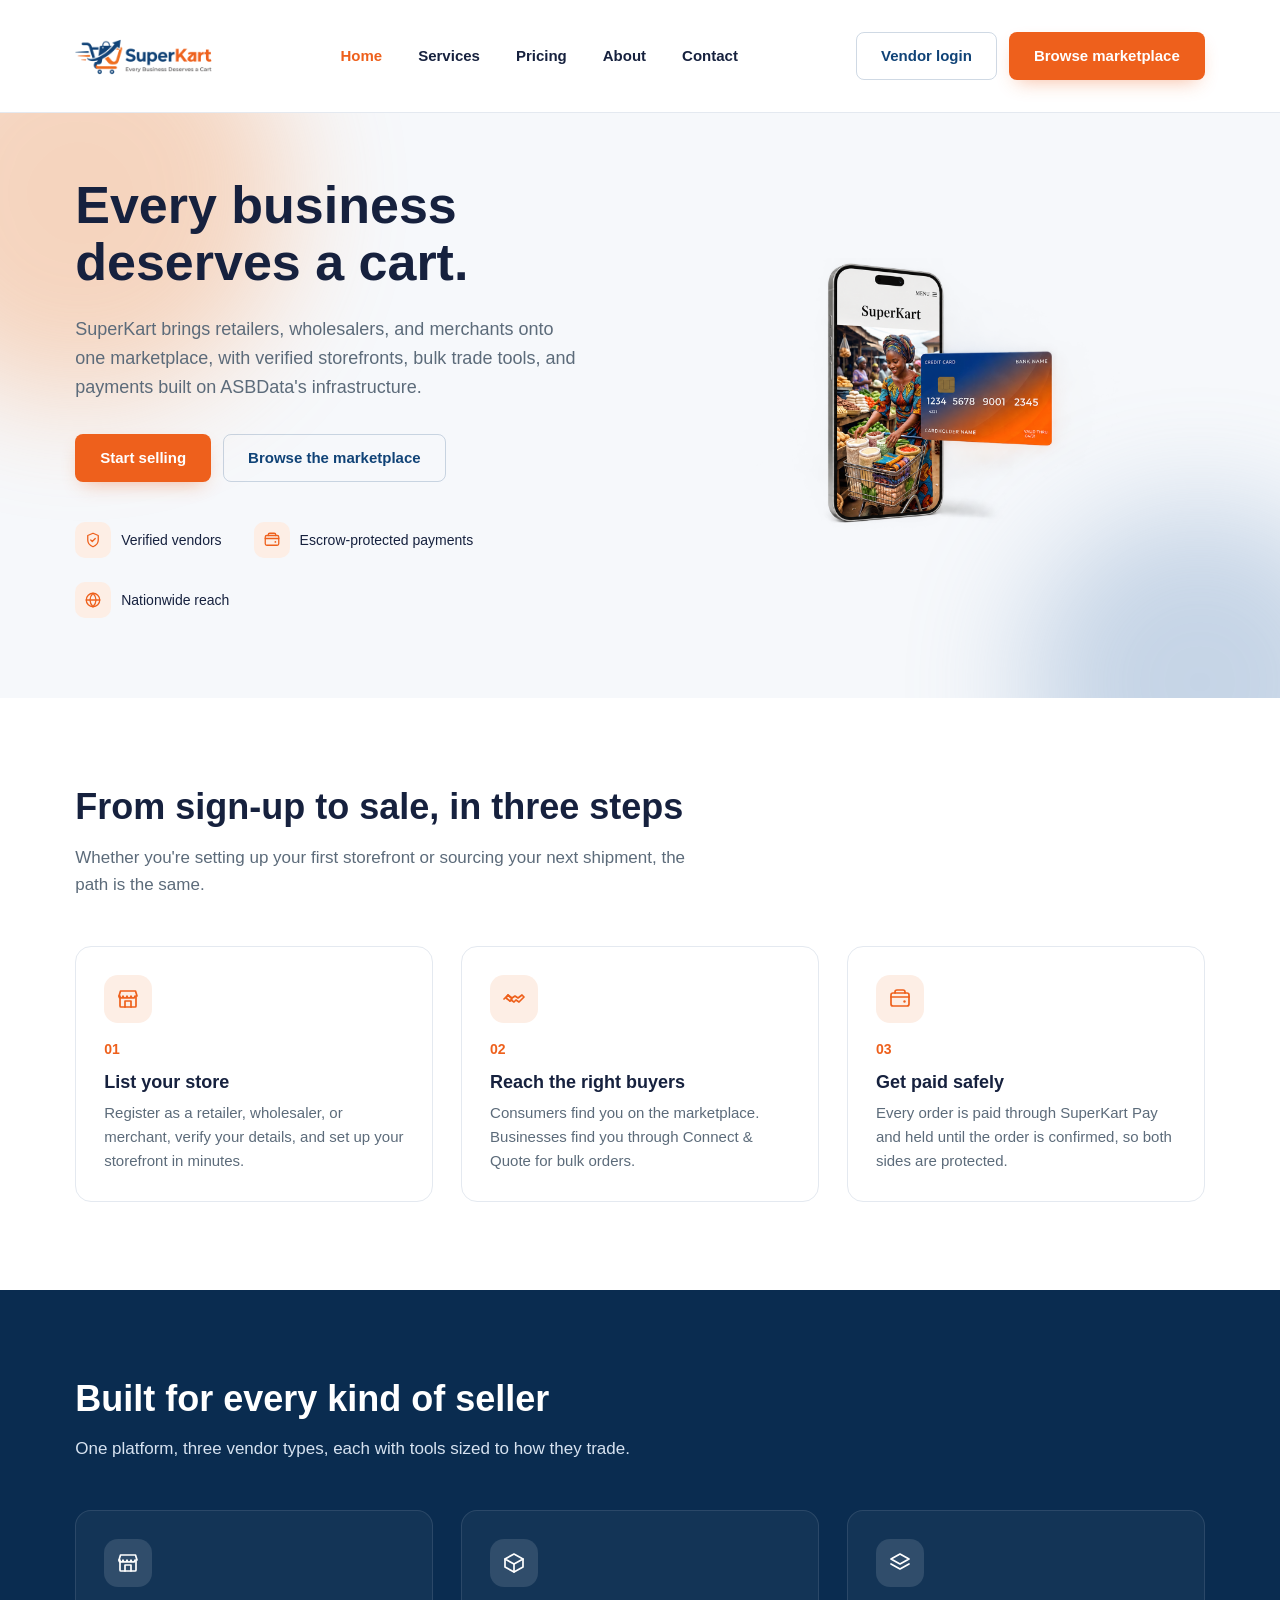
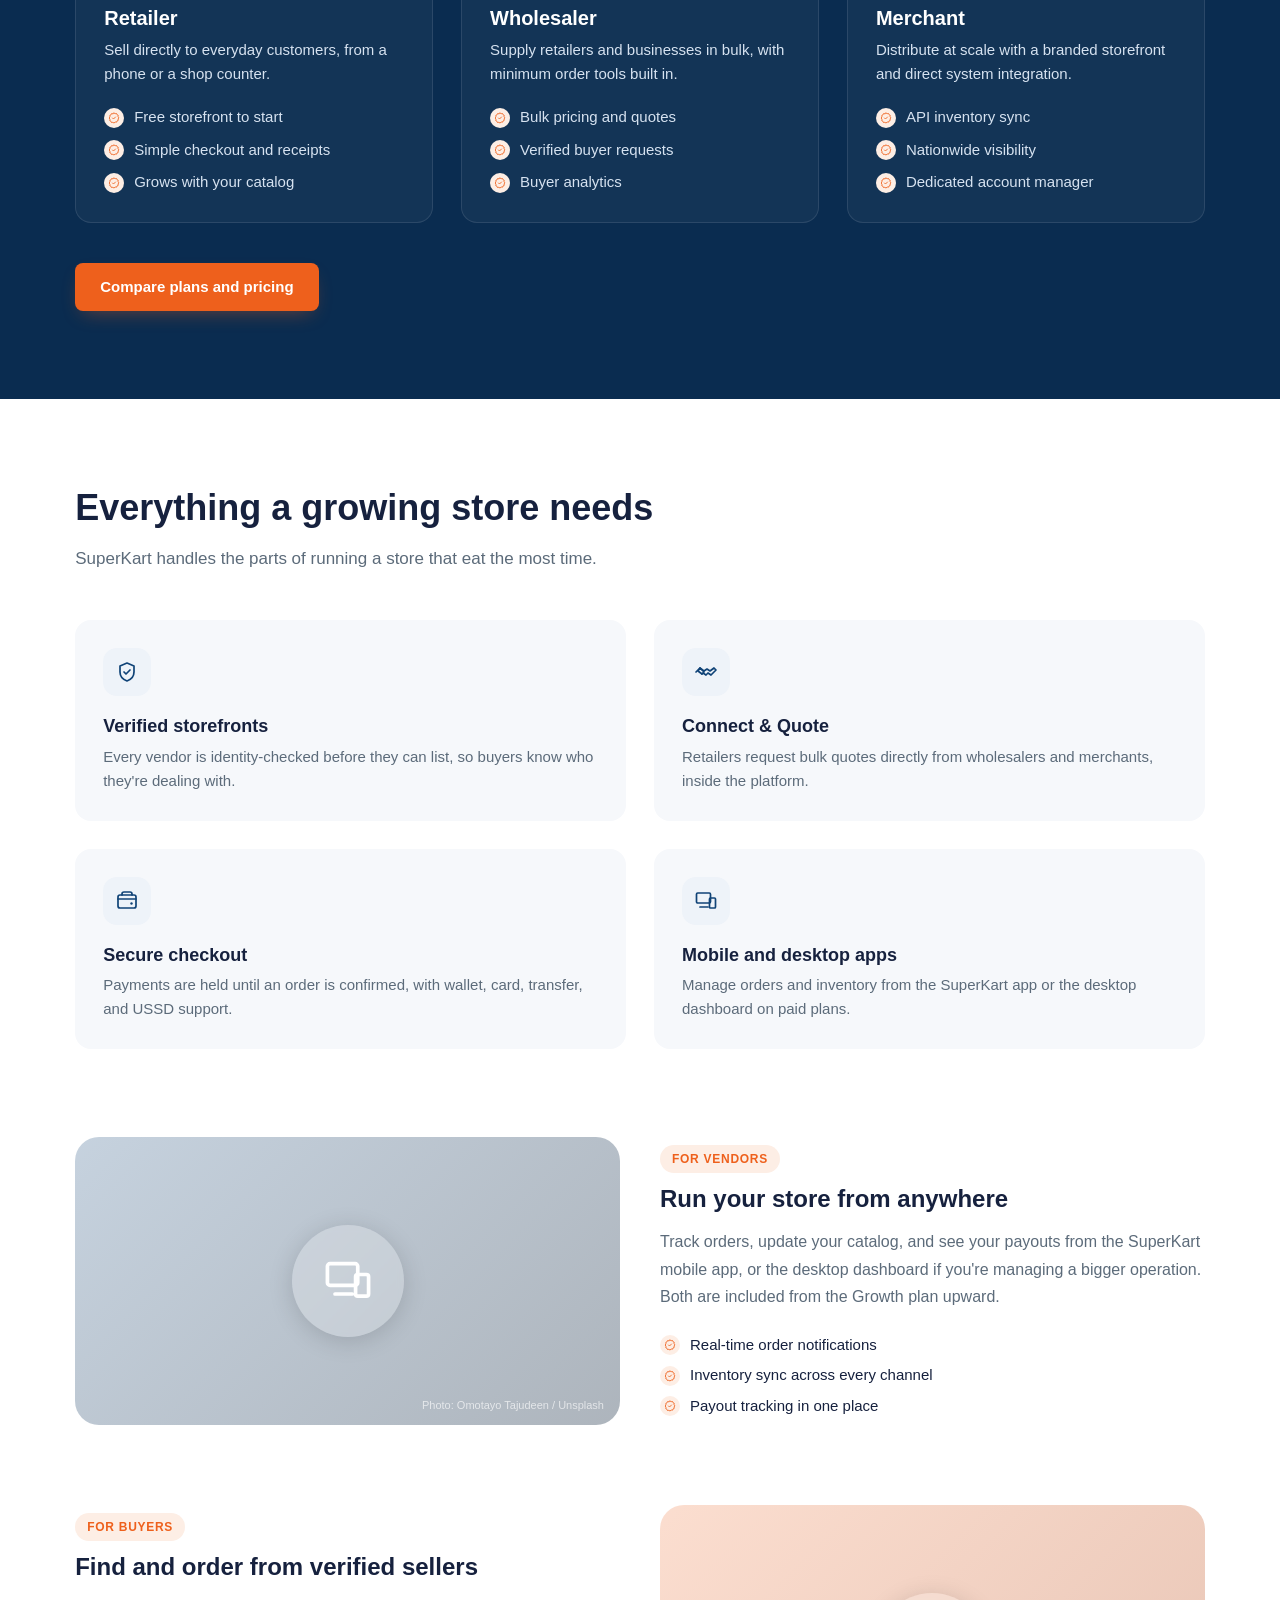
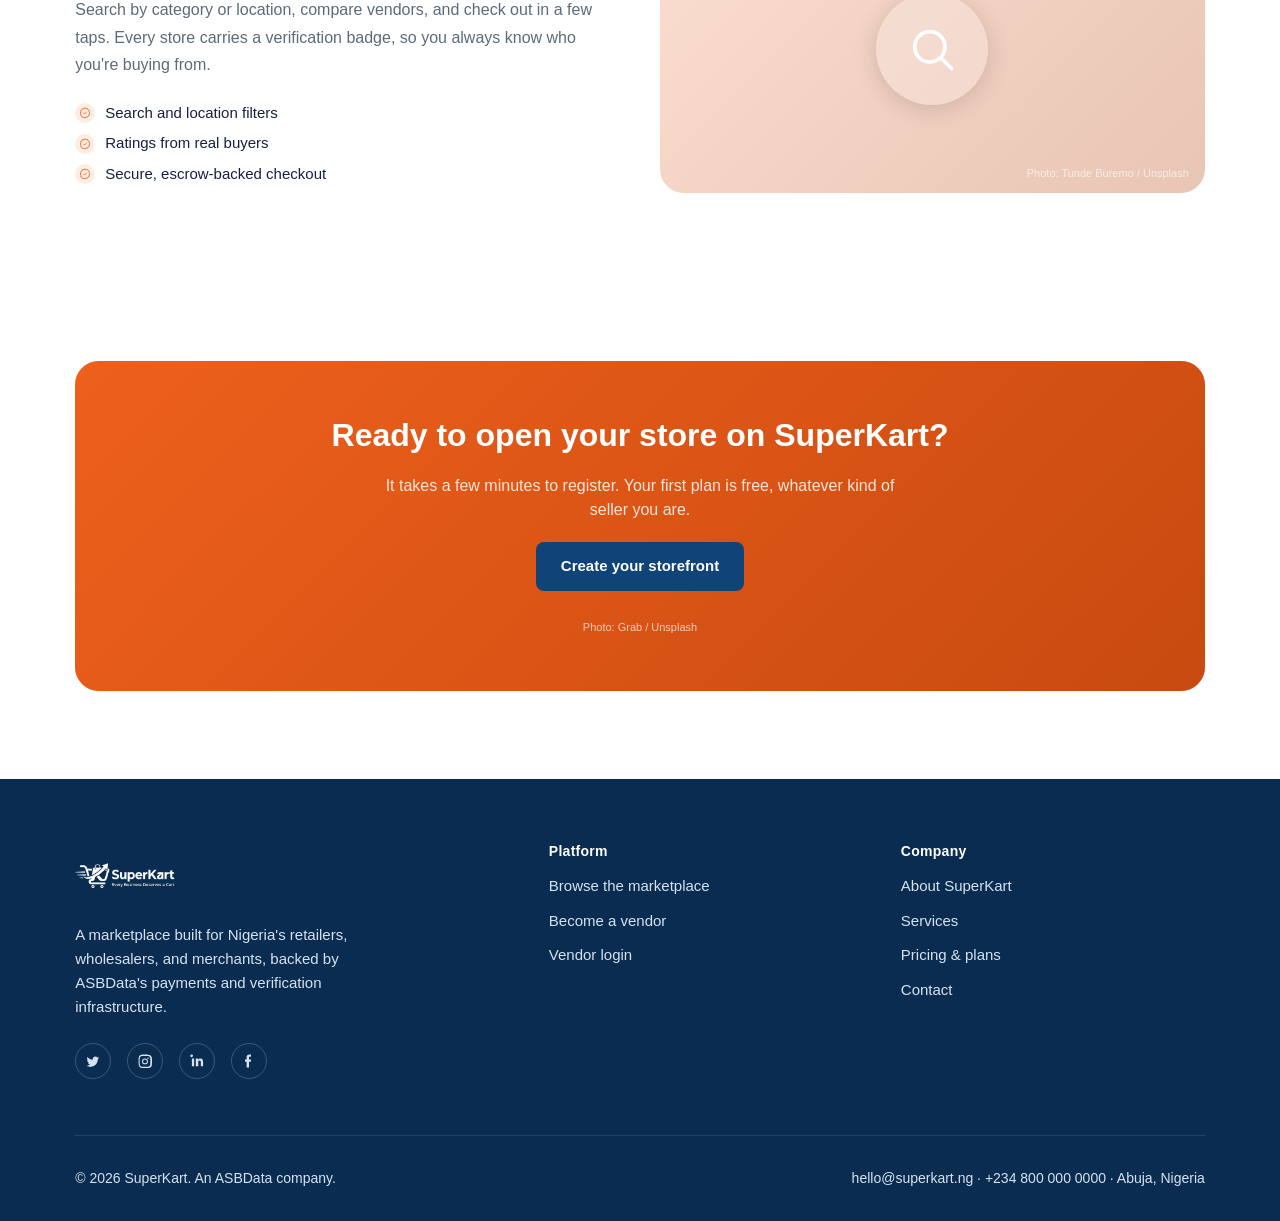
==== commit 9f5391df: "Add files via upload" ====
--- a/index.html
+++ b/index.html
@@ -1,241 +1,221 @@
 <!doctype html>
 <html lang="en">
 <head>
-<meta charset="UTF-8" />
-<meta name="viewport" content="width=device-width, initial-scale=1.0" />
-<title>SMECart | Every Business Deserves a Cart</title>
-<meta name="description" content="SMECart is the all-in-one commerce platform for Nigerian small and medium businesses — storefronts, a shared marketplace, and secure payments and delivery." />
-<link rel="preconnect" href="https://fonts.googleapis.com" />
-<link rel="preconnect" href="https://fonts.gstatic.com" crossorigin />
-<link href="https://fonts.googleapis.com/css2?family=Inter:wght@400;500;600;700&display=swap" rel="stylesheet" />
-<link rel="stylesheet" href="https://api.fontshare.com/v2/css?f[]=general-sans@500,600,700,800&display=swap" />
-<link rel="stylesheet" href="css/base.css" />
-<link rel="stylesheet" href="css/layout.css" />
-<link rel="stylesheet" href="css/components.css" />
-<link rel="stylesheet" href="css/icons.css" />
+  <meta charset="UTF-8" />
+  <meta name="viewport" content="width=device-width, initial-scale=1.0" />
+  <title>SuperKart | Every Business Deserves a Cart</title>
+  <meta name="description" content="SuperKart is a marketplace platform for Nigerian retailers, wholesalers, and merchants to sell, source, and grow, backed by ASBData's payments infrastructure." />
+  <link rel="icon" type="image/png" href="/assets/favicon.png" />
+  <link rel="stylesheet" href="/css/base.css" />
+  <link rel="stylesheet" href="/css/layout.css" />
+  <link rel="stylesheet" href="/css/components.css" />
+  <link rel="stylesheet" href="/css/icons.css" />
 </head>
 <body data-page="index">
-<div id="navbar-placeholder"></div>
-
-<main>
-  <section class="hero bg-mist relative">
-    <div class="blob-field"><span class="blob blob--1"></span><span class="blob blob--2"></span></div>
-    <div class="container hero__grid z-1">
-      <div>
-        <h1>Every business deserves a cart.</h1>
-        <p>SMECart gives your business its own online storefront, a spot in a shared marketplace shoppers already browse, and the payments and delivery tools to run it all — without needing a developer.</p>
-        <div class="hero__actions">
-          <a class="btn btn--primary btn--lg" data-external="vendorSignup">Start selling free</a>
-          <a class="btn btn--ghost btn--lg" data-external="marketplace">Browse the marketplace</a>
-        </div>
-        <div class="trust-strip">
-          <div class="trust-strip__item">
-            <span class="icon-badge icon-badge--orange icon-badge--sm" data-icon="shield"></span>
-            <span>Verified vendors</span>
-          </div>
-          <div class="trust-strip__item">
-            <span class="icon-badge icon-badge--orange icon-badge--sm" data-icon="wallet"></span>
-            <span>Secure, protected payments</span>
-          </div>
-          <div class="trust-strip__item">
-            <span class="icon-badge icon-badge--orange icon-badge--sm" data-icon="globe"></span>
-            <span>Nationwide reach</span>
-          </div>
-        </div>
-      </div>
-      <div class="hero-media">
-        <img src="assets/hero.png" alt="A shopper browsing an SME storefront on her phone, with a payment card" />
-      </div>
-    </div>
-  </section>
-
-  <section class="section">
-    <div class="container">
-      <div class="section-heading">
-        <h2>From sign-up to sale, in three steps</h2>
-        <p>Whether you're opening your first storefront or placing your next order, the path is the same.</p>
-      </div>
-      <div class="grid grid--3" style="margin-top:3rem">
-        <div class="step-card">
-          <span class="icon-badge icon-badge--orange" data-icon="storefront"></span>
-          <span class="step-card__number">01</span>
-          <h3>List your store</h3>
-          <p>Sign up as a vendor, verify your details, and set up your storefront — no coding, no design skills required.</p>
-        </div>
-        <div class="step-card">
-          <span class="icon-badge icon-badge--orange" data-icon="handshake"></span>
-          <span class="step-card__number">02</span>
-          <h3>Reach the right buyers</h3>
-          <p>Shoppers find you through the marketplace, filtering by category and location until they land on your store.</p>
-        </div>
-        <div class="step-card">
-          <span class="icon-badge icon-badge--orange" data-icon="wallet"></span>
-          <span class="step-card__number">03</span>
-          <h3>Get paid safely</h3>
-          <p>Every order is paid through SMECart's checkout and confirmed before funds are released, so both sides are protected.</p>
-        </div>
-      </div>
-    </div>
-  </section>
-
-  <section class="section bg-navy">
-    <div class="container">
-      <div class="section-heading section-heading--light">
-        <h2>Built for every kind of seller</h2>
-        <p>One platform, tools sized to how you actually trade.</p>
-      </div>
-      <div class="grid grid--3" style="margin-top:3rem">
-        <div class="segment-card">
-          <span class="icon-badge icon-badge--light" data-icon="storefront"></span>
-          <h3>Retail &amp; fashion</h3>
-          <p>Sell directly to everyday customers, from a phone or a shop counter.</p>
-          <ul>
-            <li><span class="icon-check" data-icon="badgeCheck"></span>Free storefront to start</li>
-            <li><span class="icon-check" data-icon="badgeCheck"></span>Simple checkout and receipts</li>
-            <li><span class="icon-check" data-icon="badgeCheck"></span>Grows with your catalog</li>
-          </ul>
-        </div>
-        <div class="segment-card">
-          <span class="icon-badge icon-badge--light" data-icon="bulk"></span>
-          <h3>Food &amp; grocery</h3>
-          <p>List perishable and everyday goods with stock levels that stay accurate.</p>
-          <ul>
-            <li><span class="icon-check" data-icon="badgeCheck"></span>Stock and low-inventory alerts</li>
-            <li><span class="icon-check" data-icon="badgeCheck"></span>Delivery-ready order flow</li>
-            <li><span class="icon-check" data-icon="badgeCheck"></span>Repeat-customer tools</li>
-          </ul>
-        </div>
-        <div class="segment-card">
-          <span class="icon-badge icon-badge--light" data-icon="layers"></span>
-          <h3>Services</h3>
-          <p>Booking-based businesses get slots and scheduling instead of a product catalog.</p>
-          <ul>
-            <li><span class="icon-check" data-icon="badgeCheck"></span>Booking &amp; appointment slots</li>
-            <li><span class="icon-check" data-icon="badgeCheck"></span>Customer scheduling</li>
-            <li><span class="icon-check" data-icon="badgeCheck"></span>Marketplace visibility</li>
-          </ul>
-        </div>
-      </div>
-      <div style="margin-top:2.5rem">
-        <a class="btn btn--primary" href="pricing.html">Compare plans and pricing</a>
-      </div>
-    </div>
-  </section>
-
-  <section class="section">
-    <div class="container">
-      <div class="section-heading">
-        <h2>Everything a growing store needs</h2>
-        <p>SMECart handles the parts of running a store that eat the most time.</p>
-      </div>
-      <div class="grid grid--2" style="margin-top:3rem">
-        <div class="feature-card">
-          <span class="icon-badge icon-badge--navy" data-icon="shield"></span>
-          <h3>Verified storefronts</h3>
-          <p>Vendors are checked before they can list, so shoppers know who they're dealing with.</p>
-        </div>
-        <div class="feature-card">
-          <span class="icon-badge icon-badge--navy" data-icon="search"></span>
-          <h3>Marketplace discovery</h3>
-          <p>Every store also appears in the shared marketplace, searchable by category and location.</p>
-        </div>
-        <div class="feature-card">
-          <span class="icon-badge icon-badge--navy" data-icon="wallet"></span>
-          <h3>Secure checkout</h3>
-          <p>Card, bank transfer and wallet payments, held until an order is confirmed.</p>
-        </div>
-        <div class="feature-card">
-          <span class="icon-badge icon-badge--navy" data-icon="devices"></span>
-          <h3>Mobile &amp; desktop dashboard</h3>
-          <p>Manage orders, products and payouts from your phone or a full desktop dashboard.</p>
-        </div>
-      </div>
-    </div>
-  </section>
-
-  <section class="section" style="padding-top:0">
-    <div class="container">
-      <div class="showcase-grid">
-        <div class="illustration illustration--navy">
-          <div class="illustration__icon" data-icon="devices"></div>
-        </div>
+  <div id="navbar-placeholder"></div>
+
+  <main>
+    <section class="hero bg-mist relative">
+      <div class="blob-field"><span class="blob blob--1"></span><span class="blob blob--2"></span></div>
+      <div class="container hero__grid z-1">
         <div>
-          <span class="eyebrow">For vendors</span>
-          <h2 style="margin-top:0.75rem">Run your store from anywhere</h2>
-          <p style="margin-top:1rem;line-height:1.7">Add products, respond to orders, and check payouts from the SMECart dashboard — on your phone or at a desktop, whichever fits how you work.</p>
-          <ul class="detail-list" style="margin-top:1.5rem">
-            <li><span class="icon-check" data-icon="badgeCheck"></span>Real-time order notifications</li>
-            <li><span class="icon-check" data-icon="badgeCheck"></span>Inventory tracking that stays current</li>
-            <li><span class="icon-check" data-icon="badgeCheck"></span>Payout history in one place</li>
-          </ul>
-        </div>
-      </div>
-      <div class="showcase-grid showcase-grid--reverse">
-        <div>
-          <span class="eyebrow">For shoppers</span>
-          <h2 style="margin-top:0.75rem">Find and order from verified sellers</h2>
-          <p style="margin-top:1rem;line-height:1.7">Search by category or location, compare stores, and check out in a few taps — every vendor carries a verification badge, so you know who you're buying from.</p>
-          <ul class="detail-list" style="margin-top:1.5rem">
-            <li><span class="icon-check" data-icon="badgeCheck"></span>Search and location filters</li>
-            <li><span class="icon-check" data-icon="badgeCheck"></span>One account, one cart, many stores</li>
-            <li><span class="icon-check" data-icon="badgeCheck"></span>Order tracking from checkout to delivery</li>
-          </ul>
-        </div>
-        <div class="illustration illustration--orange">
-          <div class="illustration__icon" data-icon="search"></div>
-        </div>
-      </div>
-    </div>
-  </section>
-
-  <section class="section bg-mist">
-    <div class="container">
-      <div class="section-heading">
-        <span class="eyebrow">Sample feedback</span>
-        <h2>Placeholder testimonials — swap in real ones before launch</h2>
-        <p>These cards show the layout. Replace the quotes and names with real vendor and shopper feedback.</p>
-      </div>
-      <div class="grid grid--3">
-        <div class="testimonial-card">
-          <p class="quote">"Placeholder quote — describe how SMECart helped this business sell more, in the vendor's own words."</p>
-          <div class="person">
-            <div class="avatar">VN</div>
-            <div><strong>Vendor Name</strong><span>Business name, Kano</span></div>
-          </div>
-        </div>
-        <div class="testimonial-card">
-          <p class="quote">"Placeholder quote — describe a shopper's experience finding and ordering from a store on SMECart."</p>
-          <div class="person">
-            <div class="avatar">SN</div>
-            <div><strong>Shopper Name</strong><span>SMECart customer</span></div>
-          </div>
-        </div>
-        <div class="testimonial-card">
-          <p class="quote">"Placeholder quote — another vendor or shopper story goes here."</p>
-          <div class="person">
-            <div class="avatar">VN</div>
-            <div><strong>Vendor Name</strong><span>Business name, location</span></div>
-          </div>
-        </div>
-      </div>
-    </div>
-  </section>
-
-  <section class="section" style="padding-top:0">
-    <div class="container">
-      <div class="cta-banner cta-banner--orange">
-        <h2>Ready to open your store on SMECart?</h2>
-        <p>It takes a few minutes to register. Your first plan is free, whatever kind of seller you are.</p>
-        <a class="btn btn--secondary" data-external="vendorSignup">Create your storefront</a>
-      </div>
-    </div>
-  </section>
-</main>
-
-<div id="footer-placeholder"></div>
-
-<script src="js/main.js"></script>
-<script type="module" src="js/include.js"></script>
-<script type="module" src="js/icons.js"></script>
+          <h1>Every business deserves a cart.</h1>
+          <p>SuperKart brings retailers, wholesalers, and merchants onto one marketplace, with verified storefronts, bulk trade tools, and payments built on ASBData's infrastructure.</p>
+          <div class="hero__actions">
+            <a class="btn btn--primary" data-external="vendorSignup">Start selling</a>
+            <a class="btn btn--ghost" data-external="marketplace">Browse the marketplace</a>
+          </div>
+          <div class="trust-strip">
+            <div class="trust-strip__item">
+              <span class="icon-badge icon-badge--orange icon-badge--sm" data-icon="shield"></span>
+              <span>Verified vendors</span>
+            </div>
+            <div class="trust-strip__item">
+              <span class="icon-badge icon-badge--orange icon-badge--sm" data-icon="wallet"></span>
+              <span>Escrow-protected payments</span>
+            </div>
+            <div class="trust-strip__item">
+              <span class="icon-badge icon-badge--orange icon-badge--sm" data-icon="globe"></span>
+              <span>Nationwide reach</span>
+            </div>
+          </div>
+        </div>
+
+        <div class="hero-visual">
+          <img src="/assets/hero-phone-market.png" alt="SuperKart app shown on a phone, with a shopper selecting groceries at a market" />
+        </div>
+      </div>
+    </section>
+
+    <section class="section">
+      <div class="container">
+        <div class="section-heading">
+          <h2>From sign-up to sale, in three steps</h2>
+          <p>Whether you're setting up your first storefront or sourcing your next shipment, the path is the same.</p>
+        </div>
+
+        <div class="grid grid--3" style="margin-top:3rem">
+          <div class="step-card">
+            <span class="icon-badge icon-badge--orange" data-icon="storefront"></span>
+            <span class="step-card__number">01</span>
+            <h3>List your store</h3>
+            <p>Register as a retailer, wholesaler, or merchant, verify your details, and set up your storefront in minutes.</p>
+          </div>
+          <div class="step-card">
+            <span class="icon-badge icon-badge--orange" data-icon="handshake"></span>
+            <span class="step-card__number">02</span>
+            <h3>Reach the right buyers</h3>
+            <p>Consumers find you on the marketplace. Businesses find you through Connect &amp; Quote for bulk orders.</p>
+          </div>
+          <div class="step-card">
+            <span class="icon-badge icon-badge--orange" data-icon="wallet"></span>
+            <span class="step-card__number">03</span>
+            <h3>Get paid safely</h3>
+            <p>Every order is paid through SuperKart Pay and held until the order is confirmed, so both sides are protected.</p>
+          </div>
+        </div>
+      </div>
+    </section>
+
+    <section class="section bg-navy">
+      <div class="container">
+        <div class="section-heading section-heading--light">
+          <h2>Built for every kind of seller</h2>
+          <p>One platform, three vendor types, each with tools sized to how they trade.</p>
+        </div>
+
+        <div class="grid grid--3" style="margin-top:3rem">
+          <div class="segment-card">
+            <span class="icon-badge icon-badge--light" data-icon="storefront"></span>
+            <h3>Retailer</h3>
+            <p>Sell directly to everyday customers, from a phone or a shop counter.</p>
+            <ul>
+              <li><span class="icon-check" data-icon="badgeCheck"></span>Free storefront to start</li>
+              <li><span class="icon-check" data-icon="badgeCheck"></span>Simple checkout and receipts</li>
+              <li><span class="icon-check" data-icon="badgeCheck"></span>Grows with your catalog</li>
+            </ul>
+          </div>
+          <div class="segment-card">
+            <span class="icon-badge icon-badge--light" data-icon="bulk"></span>
+            <h3>Wholesaler</h3>
+            <p>Supply retailers and businesses in bulk, with minimum order tools built in.</p>
+            <ul>
+              <li><span class="icon-check" data-icon="badgeCheck"></span>Bulk pricing and quotes</li>
+              <li><span class="icon-check" data-icon="badgeCheck"></span>Verified buyer requests</li>
+              <li><span class="icon-check" data-icon="badgeCheck"></span>Buyer analytics</li>
+            </ul>
+          </div>
+          <div class="segment-card">
+            <span class="icon-badge icon-badge--light" data-icon="layers"></span>
+            <h3>Merchant</h3>
+            <p>Distribute at scale with a branded storefront and direct system integration.</p>
+            <ul>
+              <li><span class="icon-check" data-icon="badgeCheck"></span>API inventory sync</li>
+              <li><span class="icon-check" data-icon="badgeCheck"></span>Nationwide visibility</li>
+              <li><span class="icon-check" data-icon="badgeCheck"></span>Dedicated account manager</li>
+            </ul>
+          </div>
+        </div>
+
+        <div style="margin-top:2.5rem">
+          <a class="btn btn--primary" href="/pricing.html">Compare plans and pricing</a>
+        </div>
+      </div>
+    </section>
+
+    <section class="section">
+      <div class="container">
+        <div class="section-heading">
+          <h2>Everything a growing store needs</h2>
+          <p>SuperKart handles the parts of running a store that eat the most time.</p>
+        </div>
+
+        <div class="grid grid--2" style="margin-top:3rem">
+          <div class="feature-card">
+            <span class="icon-badge icon-badge--navy" data-icon="shield"></span>
+            <h3>Verified storefronts</h3>
+            <p>Every vendor is identity-checked before they can list, so buyers know who they're dealing with.</p>
+          </div>
+          <div class="feature-card">
+            <span class="icon-badge icon-badge--navy" data-icon="handshake"></span>
+            <h3>Connect &amp; Quote</h3>
+            <p>Retailers request bulk quotes directly from wholesalers and merchants, inside the platform.</p>
+          </div>
+          <div class="feature-card">
+            <span class="icon-badge icon-badge--navy" data-icon="wallet"></span>
+            <h3>Secure checkout</h3>
+            <p>Payments are held until an order is confirmed, with wallet, card, transfer, and USSD support.</p>
+          </div>
+          <div class="feature-card">
+            <span class="icon-badge icon-badge--navy" data-icon="devices"></span>
+            <h3>Mobile and desktop apps</h3>
+            <p>Manage orders and inventory from the SuperKart app or the desktop dashboard on paid plans.</p>
+          </div>
+        </div>
+      </div>
+    </section>
+
+    <section class="section" style="padding-top:0">
+      <div class="container">
+        <div class="showcase-grid">
+          <div class="illustration illustration--navy illustration--photo" style="background-image:url('https://images.unsplash.com/photo-1585540083814-ea6ee8af9e4f?fm=jpg&q=70&w=1200&auto=format&fit=crop')">
+            <div class="illustration__icon" data-icon="devices"></div>
+            <span class="illustration__credit">Photo: Omotayo Tajudeen / Unsplash</span>
+          </div>
+          <div>
+            <span class="eyebrow">For vendors</span>
+            <h2 style="margin-top:0.75rem">Run your store from anywhere</h2>
+            <p style="margin-top:1rem;color:var(--slate);line-height:1.7">
+              Track orders, update your catalog, and see your payouts from the SuperKart
+              mobile app, or the desktop dashboard if you're managing a bigger operation.
+              Both are included from the Growth plan upward.
+            </p>
+            <ul class="detail-list" style="margin-top:1.5rem">
+              <li><span class="icon-check" data-icon="badgeCheck"></span>Real-time order notifications</li>
+              <li><span class="icon-check" data-icon="badgeCheck"></span>Inventory sync across every channel</li>
+              <li><span class="icon-check" data-icon="badgeCheck"></span>Payout tracking in one place</li>
+            </ul>
+          </div>
+        </div>
+
+        <div class="showcase-grid showcase-grid--reverse">
+          <div>
+            <span class="eyebrow">For buyers</span>
+            <h2 style="margin-top:0.75rem">Find and order from verified sellers</h2>
+            <p style="margin-top:1rem;color:var(--slate);line-height:1.7">
+              Search by category or location, compare vendors, and check out in a few taps.
+              Every store carries a verification badge, so you always know who you're
+              buying from.
+            </p>
+            <ul class="detail-list" style="margin-top:1.5rem">
+              <li><span class="icon-check" data-icon="badgeCheck"></span>Search and location filters</li>
+              <li><span class="icon-check" data-icon="badgeCheck"></span>Ratings from real buyers</li>
+              <li><span class="icon-check" data-icon="badgeCheck"></span>Secure, escrow-backed checkout</li>
+            </ul>
+          </div>
+          <div class="illustration illustration--orange illustration--photo" style="background-image:url('https://images.unsplash.com/photo-1734255026082-82fdc81991f0?fm=jpg&q=70&w=1200&auto=format&fit=crop')">
+            <div class="illustration__icon" data-icon="search"></div>
+            <span class="illustration__credit">Photo: Tunde Buremo / Unsplash</span>
+          </div>
+        </div>
+      </div>
+    </section>
+
+    <section class="section" style="padding-top:0">
+      <div class="container">
+        <div class="cta-banner cta-banner--orange cta-banner--photo" style="background-image:url('https://images.unsplash.com/photo-1695654390723-479197a8c4a3?fm=jpg&q=70&w=1400&auto=format&fit=crop')">
+          <h2>Ready to open your store on SuperKart?</h2>
+          <p>It takes a few minutes to register. Your first plan is free, whatever kind of seller you are.</p>
+          <a class="btn btn--secondary" data-external="vendorSignup">Create your storefront</a>
+          <span class="illustration__credit" style="position:static;display:block;margin-top:0.5rem;color:rgba(255,255,255,0.7)">Photo: Grab / Unsplash</span>
+        </div>
+      </div>
+    </section>
+  </main>
+
+  <div id="footer-placeholder"></div>
+
+  <script type="module" src="/js/include.js"></script>
+  <script type="module" src="/js/icons.js"></script>
 </body>
 </html>
--- a/css/base.css
+++ b/css/base.css
@@ -1,86 +1,198 @@
-/* ==========================================================================
-   base.css — design tokens, resets, base typography
-   Palette and type system carried over from the SuperKart reference build:
-   navy + orange brand colors, General Sans for display type, Inter for body.
-   ========================================================================== */
+/* ===== Design tokens ===== */
+:root {
+  --navy-50: #eef3f9;
+  --navy-100: #d6e2f0;
+  --navy-300: #6c93c0;
+  --navy-500: #104377;
+  --navy-600: #0d3865;
+  --navy-700: #0a2c50;
+  --navy-900: #071d35;
 
-:root {
-  --ink: #14213d;
-  --slate: #5b6472;
-  --muted: #8993a1;
+  --orange-50: #fdeee5;
+  --orange-300: #f4934f;
+  --orange-500: #ee601c;
+  --orange-600: #d34f10;
+
+  --ink: #16213e;
+  --slate: #5c6b7a;
+  --mist: #f6f8fb;
+  --line: #e4e9f0;
   --white: #ffffff;
-  --mist: #f5f8fc;
-  --border: #e4e9f0;
 
-  --navy: #104377;
-  --navy-deep: #0a2c50;
-  --navy-tint: #eaf0f8;
-  --orange: #ee601c;
-  --orange-light: #f4934f;
-  --orange-tint: #fef0e7;
+  --font-display: -apple-system, BlinkMacSystemFont, "Segoe UI", Roboto, Helvetica, Arial, sans-serif, "Apple Color Emoji", "Segoe UI Emoji";
+  --font-body: -apple-system, BlinkMacSystemFont, "Segoe UI", Roboto, Helvetica, Arial, sans-serif, "Apple Color Emoji", "Segoe UI Emoji";
 
-  --font-display: "General Sans", -apple-system, BlinkMacSystemFont, "Segoe UI", sans-serif;
-  --font-body: "Inter", -apple-system, BlinkMacSystemFont, "Segoe UI", sans-serif;
-
-  --radius-sm: 8px;
-  --radius-md: 14px;
-  --radius-lg: 22px;
-
-  --shadow-sm: 0 1px 3px rgba(16, 33, 61, 0.06), 0 1px 2px rgba(16, 33, 61, 0.08);
-  --shadow-md: 0 16px 32px -8px rgba(16, 33, 61, 0.14), 0 8px 14px -8px rgba(16, 33, 61, 0.08);
-
-  --header-height: 80px;
+  --container-width: 1440px;
+  --radius-lg: 1rem;
+  --radius-button: 0.5rem;
+  --radius-full: 999px;
+  --shadow-md: 0 10px 30px -12px rgba(7, 29, 53, 0.18);
+  --shadow-lg: 0 24px 60px -20px rgba(7, 29, 53, 0.28);
 }
 
-* { box-sizing: border-box; }
+/* ===== Reset ===== */
+*,
+*::before,
+*::after {
+  box-sizing: border-box;
+}
 
-html { scroll-behavior: smooth; }
+html {
+  scroll-behavior: smooth;
+}
 
 body {
   margin: 0;
   font-family: var(--font-body);
-  font-size: 16px;
-  line-height: 1.6;
   color: var(--ink);
   background: var(--white);
+  line-height: 1.5;
   -webkit-font-smoothing: antialiased;
 }
 
-img { max-width: 100%; display: block; }
-a { color: inherit; text-decoration: none; }
+img {
+  max-width: 100%;
+  display: block;
+}
+
+a {
+  color: inherit;
+  text-decoration: none;
+}
+
+ul {
+  margin: 0;
+  padding: 0;
+  list-style: none;
+}
 
 h1, h2, h3, h4 {
+  font-family: var(--font-display);
   margin: 0;
-  font-family: var(--font-display);
-  font-weight: 700;
+  color: var(--ink);
   line-height: 1.15;
-  letter-spacing: -0.01em;
-  color: var(--ink);
 }
 
-p { margin: 0 0 1em; color: var(--slate); }
-p:last-child { margin-bottom: 0; }
+p {
+  margin: 0;
+}
+
+button, input, textarea, select {
+  font: inherit;
+  color: inherit;
+}
+
+@media (prefers-reduced-motion: reduce) {
+  * {
+    animation-duration: 0.01ms !important;
+    transition-duration: 0.01ms !important;
+    scroll-behavior: auto !important;
+  }
+}
 
 :focus-visible {
-  outline: 2px solid var(--orange);
+  outline: 2px solid var(--orange-500);
   outline-offset: 2px;
 }
 
-@media (prefers-reduced-motion: reduce) {
-  * { animation-duration: 0.001ms !important; transition-duration: 0.001ms !important; }
+/* ===== Layout helpers ===== */
+.container {
+  width: 92%;
+  max-width: var(--container-width);
+  margin-inline: auto;
+  padding-inline: 1.5rem;
 }
 
-.eyebrow {
+.section {
+  padding-block: 5.5rem;
+}
+
+.section--tight {
+  padding-block: 4rem;
+}
+
+.bg-mist { background: var(--mist); }
+.bg-navy { background: var(--navy-700); color: var(--white); }
+
+.section-heading {
+  max-width: 640px;
+}
+
+.section-heading--center {
+  margin-inline: auto;
+  text-align: center;
+}
+
+.section-heading h2 {
+  font-size: clamp(1.75rem, 1.4rem + 1.4vw, 2.25rem);
+  font-weight: 700;
+}
+
+.section-heading p {
+  margin-top: 1rem;
+  color: var(--slate);
+  font-size: 1.0625rem;
+  line-height: 1.6;
+}
+
+.section-heading--light h2 { color: var(--white); }
+.section-heading--light p { color: var(--navy-100); }
+
+/* ===== Buttons ===== */
+.btn {
   display: inline-flex;
   align-items: center;
-  gap: 8px;
-  font-family: var(--font-display);
-  font-size: 13px;
+  justify-content: center;
+  gap: 0.5rem;
+  border-radius: var(--radius-button);
+  padding: 0.75rem 1.5rem;
   font-weight: 600;
-  color: var(--orange);
-  text-transform: uppercase;
-  letter-spacing: 0.04em;
+  font-size: 0.9375rem;
+  border: 1px solid transparent;
+  cursor: pointer;
+  transition: background-color 0.15s ease, border-color 0.15s ease, color 0.15s ease;
+  white-space: nowrap;
 }
 
-.z-1 { position: relative; z-index: 1; }
-.relative { position: relative; }
+.btn--primary {
+  background: var(--orange-500);
+  color: var(--white);
+  box-shadow: 0 8px 20px -8px rgba(238, 96, 28, 0.45);
+}
+.btn--primary:hover { background: var(--orange-600); }
+
+.btn--secondary {
+  background: var(--navy-500);
+  color: var(--white);
+}
+.btn--secondary:hover { background: var(--navy-600); }
+
+.btn--ghost {
+  background: transparent;
+  color: var(--navy-500);
+  border-color: rgba(16, 67, 119, 0.2);
+}
+.btn--ghost:hover {
+  border-color: var(--navy-500);
+  background: var(--navy-50);
+}
+
+.btn--ghost-light {
+  background: transparent;
+  color: var(--white);
+  border-color: rgba(255, 255, 255, 0.3);
+}
+.btn--ghost-light:hover { background: rgba(255, 255, 255, 0.1); }
+
+.btn--block { width: 100%; }
+
+/* ===== Utility ===== */
+.text-center { text-align: center; }
+.visually-hidden {
+  position: absolute;
+  width: 1px;
+  height: 1px;
+  overflow: hidden;
+  clip: rect(0 0 0 0);
+  white-space: nowrap;
+}
--- a/css/layout.css
+++ b/css/layout.css
@@ -1,185 +1,201 @@
-/* ==========================================================================
-   layout.css — header, footer, and page-level layout scaffolding
-   ========================================================================== */
-
-.container {
-  max-width: 1180px;
-  margin: 0 auto;
-  padding: 0 24px;
-}
-
-section.section { padding: 88px 0; }
-.section-heading { max-width: 620px; margin: 0 auto 48px; text-align: center; }
-.section-heading.left, .section-heading--left { margin: 0 0 44px; text-align: left; }
-.section-heading .eyebrow { margin-bottom: 16px; }
-.section-heading h2 { font-size: clamp(28px, 3.4vw, 38px); }
-.section-heading p { margin-top: 14px; font-size: 16.5px; }
-.section-heading--light h2 { color: var(--white); }
-.section-heading--light p { color: #c7d2e0; }
-
-.bg-mist { background: var(--mist); }
-.bg-navy { background: var(--navy); }
-.bg-navy h2, .bg-navy h3 { color: var(--white); }
-.bg-navy p { color: #c7d2e0; }
-
-.grid { display: grid; gap: 22px; }
-.grid--2 { grid-template-columns: repeat(2, 1fr); }
-.grid--3 { grid-template-columns: repeat(3, 1fr); }
-
-/* --------------------------------------------------------------------
-   Header — transparent over the hero, solid once scrolled
-   -------------------------------------------------------------------- */
-
-.site-header {
-  position: fixed;
+/* ===== Navbar ===== */
+.navbar {
+  position: sticky;
   top: 0;
-  left: 0;
-  right: 0;
-  z-index: 40;
+  z-index: 50;
+  background: rgba(255, 255, 255, 0.92);
+  backdrop-filter: blur(8px);
+  border-bottom: 1px solid var(--line);
+}
+
+.navbar__inner {
+  display: flex;
+  align-items: center;
+  justify-content: space-between;
+  height: 7rem;
+}
+
+.navbar__logo img {
+  height: 5.5rem;
+  width: auto;
+}
+
+.navbar__links {
+  display: none;
+  align-items: center;
+  gap: 2.25rem;
+}
+
+.navbar__links a {
+  font-size: 0.9375rem;
+  font-weight: 600;
+  color: var(--ink);
+  transition: color 0.15s ease;
+}
+
+.navbar__links a:hover,
+.navbar__links a[aria-current="page"] {
+  color: var(--orange-500);
+}
+
+.navbar__actions {
+  display: none;
+  align-items: center;
+  gap: 0.75rem;
+}
+
+.navbar__toggle {
+  display: inline-flex;
+  align-items: center;
+  justify-content: center;
+  width: 2.5rem;
+  height: 2.5rem;
+  border-radius: 50%;
+  border: 1px solid var(--line);
   background: transparent;
-  border-bottom: 1px solid transparent;
-  transition: background 0.25s ease, border-color 0.25s ease, box-shadow 0.25s ease;
-}
-.site-header.scrolled {
-  background: rgba(255, 255, 255, 0.94);
-  backdrop-filter: blur(8px);
-  border-bottom-color: var(--border);
-  box-shadow: var(--shadow-sm);
-}
-.site-header .container {
-  display: flex;
-  align-items: center;
-  justify-content: space-between;
-  height: var(--header-height);
-}
-
-.brand {
-  display: flex;
-  align-items: center;
-  gap: 10px;
+  color: var(--navy-500);
+}
+
+.navbar__mobile {
+  display: none;
+  border-top: 1px solid var(--line);
+  background: var(--white);
+  padding: 0.5rem 1.5rem 1.5rem;
+}
+
+.navbar__mobile.is-open {
+  display: block;
+}
+
+.navbar__mobile-links {
+  display: flex;
+  flex-direction: column;
+  gap: 0.25rem;
+}
+
+.navbar__mobile-links a {
+  padding: 0.75rem 0.75rem;
+  border-radius: 0.5rem;
+  font-weight: 600;
+  font-size: 0.9375rem;
+  color: var(--ink);
+}
+
+.navbar__mobile-links a[aria-current="page"] {
+  background: var(--orange-50);
+  color: var(--orange-600);
+}
+
+.navbar__mobile-actions {
+  margin-top: 1rem;
+  display: flex;
+  flex-direction: column;
+  gap: 0.75rem;
+}
+
+@media (min-width: 1024px) {
+  .navbar__links,
+  .navbar__actions {
+    display: flex;
+  }
+  .navbar__toggle,
+  .navbar__mobile {
+    display: none !important;
+  }
+}
+
+/* ===== Footer ===== */
+.footer {
+  background: var(--navy-700);
+  color: var(--white);
+  padding-block: 4rem 2rem;
+}
+
+.footer__grid {
+  display: grid;
+  gap: 3rem;
+  grid-template-columns: 1fr;
+}
+
+.footer__logo img {
+  height: 4rem;
+  filter: brightness(0) invert(1);
+}
+
+.footer__about {
+  margin-top: 1rem;
+  max-width: 320px;
+  font-size: 0.9375rem;
+  color: var(--navy-100);
+  line-height: 1.6;
+}
+
+.footer__social {
+  margin-top: 1.5rem;
+  display: flex;
+  gap: 1rem;
+}
+
+.footer__social a {
+  display: inline-flex;
+  align-items: center;
+  justify-content: center;
+  width: 2.25rem;
+  height: 2.25rem;
+  border-radius: 50%;
+  border: 1px solid rgba(255, 255, 255, 0.2);
+  color: var(--navy-100);
+  transition: color 0.15s ease, border-color 0.15s ease;
+}
+
+.footer__social a:hover {
+  color: var(--orange-300);
+  border-color: var(--orange-500);
+}
+
+.footer__heading {
   font-family: var(--font-display);
-  font-weight: 800;
-  font-size: 21px;
-  color: var(--ink);
-}
-.brand-mark {
-  width: 34px;
-  height: 26px;
-  background: var(--orange);
-  border-radius: 4px;
-  position: relative;
-  flex-shrink: 0;
-}
-.brand-mark::after {
-  content: "";
-  position: absolute;
-  left: 3px;
-  bottom: -8px;
-  width: 5px;
-  height: 5px;
-  border-radius: 50%;
-  background: var(--orange);
-  box-shadow: 11px 0 var(--orange), 22px 0 var(--orange);
-}
-.brand .sme { color: var(--navy); }
-.brand .cart { color: var(--orange); }
-
-.main-nav { display: flex; align-items: center; gap: 34px; }
-.main-nav a {
-  font-size: 15px;
-  font-weight: 500;
-  color: var(--slate);
+  font-size: 0.875rem;
+  font-weight: 600;
+  letter-spacing: 0.02em;
+  color: var(--white);
+}
+
+.footer__links {
+  margin-top: 1rem;
+  display: flex;
+  flex-direction: column;
+  gap: 0.75rem;
+}
+
+.footer__links a {
+  font-size: 0.9375rem;
+  color: var(--navy-100);
   transition: color 0.15s ease;
 }
-.main-nav a:hover, .main-nav a.active { color: var(--navy); }
-
-.header-actions { display: flex; align-items: center; gap: 12px; }
-
-.nav-toggle {
-  display: none;
-  background: none;
-  border: 1px solid var(--border);
-  border-radius: var(--radius-sm);
-  width: 40px;
-  height: 40px;
-  font-size: 18px;
-  color: var(--ink);
-}
-
-/* Fixed header needs page content pushed down by its height. The homepage
-   overrides this to 0 and pads the hero instead, so the header can float
-   transparently over the hero image/blobs. */
-main { padding-top: var(--header-height); }
-body[data-page="index"] main { padding-top: 0; }
-
-/* --------------------------------------------------------------------
-   Footer
-   -------------------------------------------------------------------- */
-
-.site-footer { background: var(--mist); border-top: 1px solid var(--border); padding: 56px 0 28px; }
-.footer-grid {
-  display: grid;
-  grid-template-columns: 1.4fr repeat(3, 1fr);
-  gap: 32px;
-  padding-bottom: 40px;
-}
-.footer-about p { font-size: 14px; margin-top: 14px; max-width: 32ch; }
-.footer-col h4 {
-  font-size: 13px;
-  color: var(--muted);
-  margin-bottom: 16px;
-  font-family: var(--font-display);
-  text-transform: uppercase;
-  letter-spacing: 0.03em;
-}
-.footer-col ul { list-style: none; padding: 0; margin: 0; display: flex; flex-direction: column; gap: 11px; }
-.footer-col a { font-size: 14.5px; color: var(--slate); }
-.footer-col a:hover { color: var(--orange); }
-.footer-bottom {
-  border-top: 1px solid var(--border);
-  padding-top: 24px;
-  display: flex;
-  justify-content: space-between;
-  flex-wrap: wrap;
-  gap: 12px;
-  font-size: 13.5px;
-  color: var(--muted);
-}
-.footer-social { display: flex; gap: 14px; }
-
-/* --------------------------------------------------------------------
-   Page header (interior pages)
-   -------------------------------------------------------------------- */
-
-.page-header {
-  padding: 60px 0 50px;
-  background: var(--mist);
-  text-align: center;
-}
-.page-header h1 { font-size: clamp(32px, 4vw, 44px); }
-.page-header p { margin-top: 14px; font-size: 16.5px; max-width: 560px; margin-inline: auto; }
-
-/* --------------------------------------------------------------------
-   Responsive
-   -------------------------------------------------------------------- */
-
-@media (max-width: 900px) {
-  .grid--2, .grid--3 { grid-template-columns: 1fr; }
-  .footer-grid { grid-template-columns: 1fr 1fr; }
-}
-
-@media (max-width: 640px) {
-  .main-nav { display: none; }
-  .nav-toggle { display: block; }
-  .main-nav.open {
-    display: flex;
-    flex-direction: column;
-    position: absolute;
-    top: var(--header-height); left: 0; right: 0;
-    background: var(--white);
-    border-bottom: 1px solid var(--border);
-    padding: 18px 24px;
-    gap: 16px;
-  }
-  .footer-grid { grid-template-columns: 1fr; }
-}
+
+.footer__links a:hover {
+  color: var(--orange-300);
+}
+
+.footer__bottom {
+  margin-top: 3.5rem;
+  padding-top: 2rem;
+  border-top: 1px solid rgba(255, 255, 255, 0.1);
+  display: flex;
+  flex-direction: column;
+  gap: 1rem;
+  font-size: 0.875rem;
+  color: var(--navy-100);
+}
+
+@media (min-width: 1024px) {
+  .footer__grid {
+    grid-template-columns: 1.4fr 1fr 1fr;
+  }
+  .footer__bottom {
+    flex-direction: row;
+    align-items: center;
+    justify-content: space-between;
+  }
+}
--- a/css/components.css
+++ b/css/components.css
@@ -1,248 +1,598 @@
-/* ==========================================================================
-   components.css — hero, buttons, cards, pricing, FAQ, forms
-   ========================================================================== */
-
-/* ---- Buttons ---- */
-.btn {
-  display: inline-flex;
-  align-items: center;
-  justify-content: center;
-  gap: 8px;
-  padding: 12px 24px;
-  border-radius: var(--radius-sm);
-  font-family: var(--font-display);
-  font-weight: 600;
-  font-size: 15px;
-  border: 1px solid transparent;
-  cursor: pointer;
-  transition: background 0.15s ease, border-color 0.15s ease, color 0.15s ease, transform 0.1s ease;
-}
-.btn:active { transform: translateY(1px); }
-.btn--primary { background: var(--orange); color: var(--white); }
-.btn--primary:hover { background: #d8530f; }
-.btn--secondary { background: var(--white); color: var(--navy); }
-.btn--secondary:hover { background: var(--navy-tint); }
-.btn--ghost { background: transparent; border-color: var(--border); color: var(--ink); }
-.btn--ghost:hover { border-color: var(--orange); color: var(--orange); }
-.btn--lg { padding: 14px 28px; font-size: 16px; }
-.btn--block { width: 100%; }
-
-/* ---- Hero ---- */
-.hero { padding: calc(var(--header-height) + 68px) 0 90px; overflow: hidden; }
+/* ===== Hero ===== */
+.hero {
+  padding-block: 4rem 5rem;
+}
+
 .hero__grid {
   display: grid;
-  grid-template-columns: 1fr 1.05fr;
-  gap: 48px;
-  align-items: center;
-}
-.hero h1 { font-size: clamp(38px, 5vw, 60px); }
-.hero > .container > div > p { font-size: 18px; margin-top: 18px; max-width: 46ch; }
-.hero__actions { display: flex; gap: 14px; margin-top: 30px; flex-wrap: wrap; }
-
-.blob-field { position: absolute; inset: 0; overflow: hidden; pointer-events: none; z-index: 0; }
-.blob { position: absolute; border-radius: 50%; filter: blur(50px); opacity: 0.35; }
-.blob--1 { width: 380px; height: 380px; background: var(--orange-light); top: -120px; right: -80px; }
-.blob--2 { width: 320px; height: 320px; background: var(--navy); opacity: 0.12; bottom: -140px; left: -60px; }
-
-.trust-strip { display: flex; gap: 26px; margin-top: 38px; flex-wrap: wrap; }
-.trust-strip__item { display: flex; align-items: center; gap: 10px; font-size: 13.5px; color: var(--slate); font-weight: 500; }
-
-.hero-media { position: relative; width: 100%; }
-.hero-media img {
+  gap: 3.5rem;
+  align-items: center;
+}
+
+.hero h1 {
+  font-size: clamp(2.25rem, 1.8rem + 2vw, 3.25rem);
+  font-weight: 800;
+  line-height: 1.1;
+}
+
+.hero p {
+  margin-top: 1.5rem;
+  max-width: 32rem;
+  font-size: 1.125rem;
+  line-height: 1.6;
+  color: var(--slate);
+}
+
+.hero__actions {
+  margin-top: 2rem;
+  display: flex;
+  flex-direction: column;
+  gap: 0.75rem;
+}
+
+@media (min-width: 640px) {
+  .hero__actions { flex-direction: row; }
+}
+
+@media (min-width: 1024px) {
+  .hero__grid {
+    grid-template-columns: 1fr 1fr;
+  }
+}
+
+.trust-strip {
+  margin-top: 2.5rem;
+  display: flex;
+  flex-wrap: wrap;
+  gap: 1.5rem 2rem;
+}
+
+.trust-strip__item {
+  display: flex;
+  align-items: center;
+  gap: 0.625rem;
+  font-size: 0.875rem;
+  font-weight: 500;
+  color: var(--ink);
+}
+
+.hero-visual {
+  display: flex;
+  align-items: center;
+  justify-content: center;
+}
+
+.hero-visual img {
   width: 100%;
-  transform: scale(1.16);
-  filter: drop-shadow(0 30px 50px rgba(16, 33, 61, 0.16));
-}
-
-/* Icon badges and illustration panels live in css/icons.css */
-
-/* ---- Collage (store-card stack on hero) ---- */
-.collage { position: relative; display: grid; gap: 16px; }
+  max-width: 32rem;
+  height: auto;
+}
+.collage {
+  position: relative;
+  height: 30rem;
+  max-width: 26rem;
+  width: 100%;
+  margin-inline: auto;
+}
+
 .store-card {
+  position: absolute;
+  left: 50%;
+  top: 1.5rem;
+  width: 18rem;
+  transform: translateX(-50%);
   background: var(--white);
-  border: 1px solid var(--border);
-  border-radius: var(--radius-md);
-  padding: 20px;
-  box-shadow: var(--shadow-sm);
-  max-width: 300px;
-}
-.store-card--1 { justify-self: start; }
-.store-card--2 { justify-self: end; margin-top: -8px; }
-.store-card--3 { justify-self: start; margin-top: -8px; }
-.store-card__top { display: flex; justify-content: space-between; align-items: center; margin-bottom: 10px; }
-.store-card__category { font-size: 11.5px; font-weight: 700; color: var(--navy); text-transform: uppercase; letter-spacing: 0.03em; }
-.store-card__tag { font-size: 11px; background: var(--orange-tint); color: var(--orange); padding: 3px 9px; border-radius: 999px; font-weight: 600; }
-.store-card__name { font-family: var(--font-display); font-weight: 600; font-size: 15px; margin: 0 0 12px; color: var(--ink); }
-.store-card__swatches { display: flex; gap: 6px; margin-bottom: 14px; }
-.store-card__swatches span { width: 18px; height: 18px; border-radius: 5px; }
-.store-card__footer { display: flex; justify-content: space-between; align-items: center; font-size: 12.5px; color: var(--slate); }
-.store-card__footer strong { color: var(--orange); font-weight: 600; }
-
-/* ---- Step cards ---- */
-.step-card { text-align: left; }
-.step-card .icon-badge { margin-bottom: 16px; }
-.step-card__number { display: block; font-family: var(--font-display); font-size: 13px; font-weight: 700; color: var(--muted); margin-bottom: 6px; }
-.step-card h3 { font-size: 18px; margin-bottom: 8px; }
-.step-card p { font-size: 15px; }
-
-/* ---- Segment cards (on navy background) ---- */
+  border: 1px solid var(--line);
+  border-radius: 1rem;
+  padding: 1rem;
+  box-shadow: var(--shadow-md);
+}
+
+.store-card--1 { transform: translateX(-50%) rotate(-6deg); z-index: 3; }
+.store-card--2 { transform: translateX(-50%) translateY(4rem) rotate(3deg); z-index: 2; }
+.store-card--3 { transform: translateX(-50%) translateY(10rem) rotate(-2deg); z-index: 1; }
+
+.store-card__top {
+  display: flex;
+  align-items: center;
+  justify-content: space-between;
+}
+
+.store-card__category {
+  font-size: 0.6875rem;
+  font-weight: 700;
+  text-transform: uppercase;
+  color: var(--slate);
+  letter-spacing: 0.02em;
+}
+
+.store-card__tag {
+  background: var(--orange-50);
+  color: var(--orange-600);
+  font-size: 0.6875rem;
+  font-weight: 700;
+  padding: 0.15rem 0.6rem;
+  border-radius: var(--radius-full);
+}
+
+.store-card__name {
+  margin-top: 0.5rem;
+  font-weight: 600;
+  font-size: 1rem;
+}
+
+.store-card__swatches {
+  margin-top: 0.75rem;
+  display: flex;
+  gap: 0.5rem;
+}
+
+.store-card__swatches span {
+  height: 3rem;
+  flex: 1;
+  border-radius: 0.5rem;
+  opacity: 0.9;
+}
+
+.store-card__footer {
+  margin-top: 0.75rem;
+  display: flex;
+  align-items: center;
+  justify-content: space-between;
+  font-size: 0.75rem;
+  color: var(--slate);
+}
+
+.store-card__footer strong {
+  color: var(--navy-500);
+  font-weight: 700;
+}
+
+/* ===== Step / feature / segment cards ===== */
+.grid {
+  display: grid;
+  gap: 1.75rem;
+}
+
+.grid--3 { grid-template-columns: 1fr; }
+.grid--2 { grid-template-columns: 1fr; }
+
+@media (min-width: 640px) {
+  .grid--3 { grid-template-columns: repeat(3, 1fr); }
+  .grid--2 { grid-template-columns: repeat(2, 1fr); }
+}
+
+.step-card {
+  border: 1px solid var(--line);
+  border-radius: var(--radius-lg);
+  padding: 1.75rem;
+  background: var(--white);
+}
+
+.step-card__number {
+  display: block;
+  margin-top: 1rem;
+  font-family: var(--font-display);
+  font-weight: 700;
+  font-size: 0.875rem;
+  color: var(--orange-500);
+}
+
+.step-card h3 {
+  margin-top: 0.75rem;
+  font-size: 1.125rem;
+  font-weight: 600;
+}
+
+.step-card p {
+  margin-top: 0.5rem;
+  font-size: 0.9375rem;
+  color: var(--slate);
+  line-height: 1.6;
+}
+
 .segment-card {
-  background: rgba(255, 255, 255, 0.06);
-  border: 1px solid rgba(255, 255, 255, 0.14);
+  border: 1px solid rgba(255, 255, 255, 0.1);
+  background: rgba(255, 255, 255, 0.04);
   border-radius: var(--radius-lg);
-  padding: 30px;
-}
-.segment-card .icon-badge { margin-bottom: 18px; }
-.segment-card h3 { color: var(--white); font-size: 19px; margin-bottom: 10px; }
-.segment-card p { color: #c7d2e0; font-size: 14.5px; }
-.segment-card ul { list-style: none; padding: 0; margin: 18px 0 0; }
-.segment-card li { font-size: 14px; color: #dbe3ee; margin-bottom: 10px; }
-
-/* ---- Feature cards ---- */
+  padding: 1.75rem;
+}
+
+.segment-card h3 {
+  margin-top: 1.25rem;
+  color: var(--white);
+  font-size: 1.25rem;
+  font-weight: 600;
+}
+
+.segment-card > p {
+  margin-top: 0.5rem;
+  font-size: 0.9375rem;
+  color: var(--navy-100);
+  line-height: 1.6;
+}
+
+.segment-card ul {
+  margin-top: 1.25rem;
+  display: flex;
+  flex-direction: column;
+  gap: 0.625rem;
+}
+
+.segment-card li {
+  display: flex;
+  align-items: center;
+  gap: 0.625rem;
+  font-size: 0.9375rem;
+  color: var(--navy-100);
+}
+
+.dot {
+  margin-top: 0.4rem;
+  width: 0.375rem;
+  height: 0.375rem;
+  border-radius: 50%;
+  background: var(--orange-500);
+  flex-shrink: 0;
+}
+
 .feature-card {
+  background: var(--mist);
+  border-radius: var(--radius-lg);
+  padding: 1.75rem;
+}
+
+.feature-card h3 {
+  margin-top: 1.25rem;
+  font-size: 1.125rem;
+  font-weight: 600;
+}
+
+.feature-card p {
+  margin-top: 0.5rem;
+  font-size: 0.9375rem;
+  color: var(--slate);
+  line-height: 1.6;
+}
+
+/* ===== CTA banner ===== */
+.cta-banner {
+  border-radius: 1.5rem;
+  padding: 3.5rem 2rem;
+  text-align: center;
+  display: flex;
+  flex-direction: column;
+  align-items: center;
+  gap: 1.25rem;
+}
+
+.cta-banner--orange {
+  background: var(--orange-500);
+}
+
+.cta-banner--navy {
+  background: var(--navy-700);
+}
+
+.cta-banner--photo {
+  position: relative;
+  background-size: cover;
+  background-position: center;
+}
+
+.cta-banner--photo::before {
+  content: "";
+  position: absolute;
+  inset: 0;
+  border-radius: inherit;
+}
+
+.cta-banner--photo.cta-banner--orange::before {
+  background: linear-gradient(135deg, rgba(238, 96, 28, 0.55), rgba(179, 62, 9, 0.65));
+}
+
+.cta-banner--photo > * {
+  position: relative;
+  z-index: 1;
+}
+
+.cta-banner h2 {
+  color: var(--white);
+  font-size: clamp(1.5rem, 1.3rem + 1vw, 2rem);
+  font-weight: 700;
+}
+
+.cta-banner p {
+  max-width: 32rem;
+  color: rgba(255, 255, 255, 0.85);
+}
+
+.cta-banner__actions {
+  display: flex;
+  flex-direction: column;
+  gap: 0.75rem;
+}
+
+@media (min-width: 640px) {
+  .cta-banner__actions { flex-direction: row; }
+}
+
+/* ===== Pricing ===== */
+.pricing-group + .pricing-group {
+  margin-top: 4rem;
+}
+
+.pricing-group h3 {
+  font-size: 1.5rem;
+  font-weight: 600;
+}
+
+.plan-card {
+  border: 1px solid var(--line);
+  border-radius: var(--radius-lg);
+  padding: 1.75rem;
   background: var(--white);
-  border: 1px solid var(--border);
+  display: flex;
+  flex-direction: column;
+}
+
+.plan-card--highlight {
+  border-color: var(--orange-500);
+  box-shadow: 0 12px 30px -14px rgba(238, 96, 28, 0.35);
+}
+
+.plan-card__badge {
+  align-self: flex-start;
+  background: var(--orange-50);
+  color: var(--orange-600);
+  font-size: 0.75rem;
+  font-weight: 700;
+  padding: 0.25rem 0.75rem;
+  border-radius: var(--radius-full);
+  margin-bottom: 0.75rem;
+}
+
+.plan-card h4 {
+  font-size: 1.125rem;
+  font-weight: 600;
+}
+
+.plan-card__price {
+  margin-top: 0.5rem;
+  display: flex;
+  align-items: baseline;
+  gap: 0.25rem;
+}
+
+.plan-card__price strong {
+  font-family: var(--font-display);
+  font-size: 1.875rem;
+  font-weight: 700;
+}
+
+.plan-card__price span {
+  font-size: 0.875rem;
+  color: var(--slate);
+}
+
+.plan-card__commission {
+  margin-top: 0.25rem;
+  font-size: 0.875rem;
+  color: var(--slate);
+}
+
+.plan-card__features {
+  margin-top: 1.5rem;
+  display: flex;
+  flex-direction: column;
+  gap: 0.75rem;
+  flex: 1;
+}
+
+.plan-card__features li {
+  display: flex;
+  align-items: flex-start;
+  gap: 0.625rem;
+  font-size: 0.9375rem;
+}
+
+.plan-card__features li::before {
+  content: "\2713";
+  color: var(--orange-500);
+  font-weight: 700;
+  flex-shrink: 0;
+}
+
+/* ===== FAQ ===== */
+.faq {
+  max-width: 48rem;
+  margin-inline: auto;
+}
+
+.faq-item {
+  border-bottom: 1px solid var(--line);
+  padding-block: 1.25rem;
+}
+
+.faq-item summary {
+  display: flex;
+  align-items: center;
+  justify-content: space-between;
+  cursor: pointer;
+  list-style: none;
+  font-family: var(--font-display);
+  font-weight: 600;
+  font-size: 1rem;
+}
+
+.faq-item summary::-webkit-details-marker { display: none; }
+
+.faq-item summary .icon {
+  transition: transform 0.15s ease;
+  flex-shrink: 0;
+}
+
+.faq-item[open] summary .icon {
+  transform: rotate(45deg);
+}
+
+.faq-item p {
+  margin-top: 0.75rem;
+  font-size: 0.9375rem;
+  color: var(--slate);
+  line-height: 1.6;
+}
+
+/* ===== Forms ===== */
+.form-card {
+  border: 1px solid var(--line);
   border-radius: var(--radius-lg);
-  padding: 30px;
-  transition: box-shadow 0.2s ease, transform 0.2s ease;
-}
-.feature-card:hover { box-shadow: var(--shadow-md); transform: translateY(-2px); }
-.feature-card .icon-badge { margin-bottom: 16px; }
-.feature-card h3 { font-size: 18px; margin-bottom: 8px; }
-.feature-card p { font-size: 15px; }
-
-/* Generic card (used on About/Services/Pricing) */
-.card {
+  padding: 1.75rem;
   background: var(--white);
-  border: 1px solid var(--border);
-  border-radius: var(--radius-lg);
-  padding: 30px;
-  box-shadow: var(--shadow-sm);
-}
-
-/* ---- Showcase panels (alternating illustration + copy) ---- */
-.showcase-grid {
+}
+
+.form-row {
   display: grid;
-  grid-template-columns: 0.85fr 1.15fr;
-  gap: 48px;
-  align-items: center;
-  margin-bottom: 64px;
-}
-.showcase-grid:last-child { margin-bottom: 0; }
-.showcase-grid--reverse { grid-template-columns: 1.15fr 0.85fr; }
-.showcase-grid--reverse .illustration { order: 2; }
-.detail-list { list-style: none; padding: 0; margin: 0; }
-.detail-list li { font-size: 14.5px; color: var(--slate); margin-bottom: 12px; }
-
-/* illustration panels live in css/icons.css */
-
-/* ---- CTA banner ---- */
-.cta-banner {
-  border-radius: var(--radius-lg);
-  padding: 56px;
+  gap: 1.25rem;
+  grid-template-columns: 1fr;
+}
+
+@media (min-width: 640px) {
+  .form-row { grid-template-columns: 1fr 1fr; }
+}
+
+.field {
+  display: block;
+  margin-bottom: 1.25rem;
+}
+
+.field span {
+  display: block;
+  margin-bottom: 0.375rem;
+  font-size: 0.875rem;
+  font-weight: 500;
+}
+
+.field input,
+.field select,
+.field textarea {
+  width: 100%;
+  border: 1px solid var(--line);
+  border-radius: 0.5rem;
+  padding: 0.625rem 1rem;
+  font-size: 0.9375rem;
+}
+
+.field textarea {
+  resize: vertical;
+  min-height: 8rem;
+}
+
+.honeypot-field {
+  position: absolute;
+  left: -9999px;
+  width: 1px;
+  height: 1px;
+  overflow: hidden;
+}
+
+.form-message {
+  margin-top: 1rem;
+  font-size: 0.9375rem;
+  font-weight: 500;
+}
+
+.form-message--success { color: var(--navy-500); }
+.form-message--error { color: var(--orange-600); }
+
+.contact-details {
+  display: flex;
+  flex-direction: column;
+  gap: 2rem;
+}
+
+.contact-detail p:first-child {
+  font-size: 0.75rem;
+  font-weight: 600;
+  text-transform: uppercase;
+  letter-spacing: 0.02em;
+  color: var(--slate);
+}
+
+.contact-detail p:last-child {
+  margin-top: 0.25rem;
+  font-family: var(--font-display);
+  font-size: 1.125rem;
+  font-weight: 600;
+}
+
+.contact-grid {
+  display: grid;
+  gap: 3.5rem;
+  grid-template-columns: 1fr;
+}
+
+@media (min-width: 1024px) {
+  .contact-grid {
+    grid-template-columns: 1fr 1.3fr;
+  }
+}
+
+/* ===== 404 ===== */
+.not-found {
+  padding-block: 8rem;
   text-align: center;
 }
-.cta-banner--orange { background: linear-gradient(135deg, var(--orange), #d8530f); }
-.cta-banner h2 { color: var(--white); font-size: clamp(26px, 3vw, 34px); }
-.cta-banner p { color: rgba(255, 255, 255, 0.9); margin-top: 12px; font-size: 16px; }
-.cta-banner .btn { margin-top: 26px; }
-.cta-banner--dark { background: var(--navy); }
-
-/* ---- Audience split (used on About/Home in the two-way vendor/shopper framing) ---- */
-.audience-split { display: grid; grid-template-columns: 1fr 1fr; gap: 22px; }
-.audience-card { border-radius: var(--radius-lg); padding: 38px; border: 1px solid var(--border); }
-.audience-card.dark { background: var(--navy); color: var(--white); border-color: var(--navy); }
-.audience-card.dark p { color: #c7d2e0; }
-.audience-card.tint { background: var(--orange-tint); border-color: transparent; }
-.audience-card h3 { font-size: 22px; margin-bottom: 12px; }
-.audience-card ul { list-style: none; padding: 0; margin: 20px 0 26px; }
-.audience-card li { padding-left: 24px; position: relative; margin-bottom: 10px; font-size: 14.5px; color: var(--slate); }
-.audience-card.dark li { color: #dbe3ee; }
-.audience-card li::before { content: ""; position: absolute; left: 0; top: 7px; width: 6px; height: 6px; border-radius: 50%; background: var(--orange); }
-
-/* ---- Pricing ---- */
-.pricing-toggle { display: flex; justify-content: center; margin-bottom: 44px; }
-.pricing-toggle .switch-group { display: inline-flex; border: 1px solid var(--border); border-radius: 999px; padding: 4px; background: var(--mist); }
-.pricing-toggle button { border: none; background: transparent; padding: 9px 20px; border-radius: 999px; font-size: 14px; font-weight: 600; color: var(--slate); cursor: pointer; }
-.pricing-toggle button.active { background: var(--white); color: var(--ink); box-shadow: var(--shadow-sm); }
-.pricing-toggle .save-badge { font-size: 11px; background: var(--orange-tint); color: var(--orange); padding: 2px 8px; border-radius: 999px; margin-left: 6px; }
-
-.pricing-grid { display: grid; grid-template-columns: repeat(3, 1fr); gap: 22px; align-items: stretch; }
-.plan { border: 1px solid var(--border); border-radius: var(--radius-lg); padding: 32px 28px; display: flex; flex-direction: column; background: var(--white); }
-.plan.featured { border-color: var(--orange); box-shadow: var(--shadow-md); position: relative; }
-.plan.featured::before {
-  content: "Most popular"; position: absolute; top: -13px; left: 28px;
-  background: var(--orange); color: var(--white); font-size: 11.5px; font-weight: 700;
-  padding: 4px 12px; border-radius: 999px; font-family: var(--font-display);
-}
-.plan h3 { font-size: 18px; }
-.plan .price { margin: 18px 0 6px; }
-.plan .price .amount { font-size: 38px; font-weight: 800; color: var(--ink); font-family: var(--font-display); }
-.plan .price .period { font-size: 14px; color: var(--muted); }
-.plan .plan-desc { font-size: 14px; margin-bottom: 22px; }
-.plan ul { list-style: none; padding: 0; margin: 0 0 28px; flex-grow: 1; }
-.plan li { padding-left: 24px; position: relative; margin-bottom: 12px; font-size: 14.5px; color: var(--slate); }
-.plan li::before { content: "✓"; position: absolute; left: 0; color: var(--orange); font-weight: 700; }
-.pricing-note { text-align: center; color: var(--muted); font-size: 14px; margin-top: 36px; }
-
-/* ---- Testimonials ---- */
-.testimonial-card { background: var(--white); border: 1px solid var(--border); border-radius: var(--radius-lg); padding: 28px; }
-.testimonial-card .quote { font-size: 15.5px; color: var(--ink); margin-bottom: 20px; }
-.testimonial-card .person { display: flex; align-items: center; gap: 12px; }
-.testimonial-card .avatar { width: 40px; height: 40px; border-radius: 50%; background: var(--orange-tint); color: var(--orange); display: flex; align-items: center; justify-content: center; font-weight: 700; font-size: 14px; font-family: var(--font-display); }
-.testimonial-card .person strong { display: block; font-size: 14px; font-family: var(--font-display); }
-.testimonial-card .person span { font-size: 13px; color: var(--muted); }
-
-/* ---- FAQ accordion ---- */
-.faq-list { max-width: 760px; margin: 0 auto; }
-.faq-item { border-bottom: 1px solid var(--border); }
-.faq-item button {
-  width: 100%; text-align: left; background: none; border: none; padding: 20px 0;
-  font-family: var(--font-display); font-size: 16px; font-weight: 600; color: var(--ink);
-  cursor: pointer; display: flex; justify-content: space-between; align-items: center; gap: 16px;
-}
-.faq-item .chevron { transition: transform 0.2s ease; color: var(--muted); flex-shrink: 0; }
-.faq-item.open .chevron { transform: rotate(180deg); }
-.faq-answer { max-height: 0; overflow: hidden; transition: max-height 0.25s ease; }
-.faq-item.open .faq-answer { max-height: 300px; }
-.faq-answer p { padding-bottom: 20px; font-size: 15px; }
-
-/* ---- Contact ---- */
-.contact-layout { display: grid; grid-template-columns: 0.9fr 1.1fr; gap: 44px; }
-.contact-info-card { background: var(--navy); color: var(--white); border-radius: var(--radius-lg); padding: 36px; }
-.contact-info-card h3 { color: var(--white); font-size: 20px; margin-bottom: 8px; }
-.contact-info-card p { color: #c7d2e0; font-size: 14.5px; }
-.contact-info-list { margin-top: 28px; display: flex; flex-direction: column; gap: 20px; }
-.contact-info-list dt { font-size: 12.5px; color: var(--orange-light); font-weight: 600; font-family: var(--font-display); }
-.contact-info-list dd { margin: 4px 0 0; font-size: 15px; }
-
-.contact-form label { display: block; font-size: 13.5px; font-weight: 600; color: var(--slate); margin-bottom: 6px; }
-.contact-form input, .contact-form select, .contact-form textarea {
-  width: 100%; border: 1px solid var(--border); border-radius: var(--radius-sm); padding: 12px 14px;
-  font-family: var(--font-body); font-size: 14.5px; margin-bottom: 18px; background: var(--white); color: var(--ink);
-}
-.contact-form textarea { resize: vertical; min-height: 120px; }
-.contact-form input:focus, .contact-form select:focus, .contact-form textarea:focus { outline: none; border-color: var(--orange); }
-.form-row { display: grid; grid-template-columns: 1fr 1fr; gap: 18px; }
-.form-note { font-size: 13px; color: var(--muted); margin-top: 4px; }
-.form-note.show { color: var(--orange); font-weight: 600; margin-bottom: 14px; }
-.honeypot-field { position: absolute; left: -9999px; width: 1px; height: 1px; overflow: hidden; }
-
-/* ---- Responsive ---- */
-@media (max-width: 900px) {
-  .hero__grid { grid-template-columns: 1fr; }
-  .hero-media { order: -1; max-width: 460px; margin: 0 auto; }
-  .collage { max-width: 340px; margin: 0 auto; }
-  .showcase-grid, .showcase-grid--reverse { grid-template-columns: 1fr; }
-  .showcase-grid--reverse .illustration { order: -1; }
-  .illustration { max-width: 320px; margin: 0 auto; }
-  .audience-split, .contact-layout, .form-row { grid-template-columns: 1fr; }
-  .pricing-grid { grid-template-columns: 1fr; }
-  .cta-banner { padding: 40px 24px; }
-}
-
-@media (max-width: 640px) {
-  .hero { padding: calc(var(--header-height) + 36px) 0 50px; }
-  .hero-media img { transform: none; }
-  .trust-strip { gap: 18px; }
-}
+
+.not-found__code {
+  font-family: var(--font-display);
+  font-size: 4.5rem;
+  font-weight: 800;
+  color: var(--navy-500);
+}
+
+.not-found p {
+  max-width: 28rem;
+  margin-inline: auto;
+  color: var(--slate);
+}
+
+.not-found .btn { margin-top: 1.5rem; }
+
+/* ===== Service detail blocks ===== */
+.detail-grid {
+  display: grid;
+  gap: 3rem 2rem;
+  grid-template-columns: 1fr;
+}
+
+@media (min-width: 640px) {
+  .detail-grid { grid-template-columns: repeat(2, 1fr); }
+}
+
+.detail-block h3 {
+  margin-top: 1.25rem;
+  font-size: 1.25rem;
+  font-weight: 600;
+}
+
+.detail-block p {
+  margin-top: 0.75rem;
+  color: var(--slate);
+  line-height: 1.6;
+  font-size: 0.9375rem;
+}
+
+.detail-list {
+  margin-top: 1rem;
+  display: flex;
+  flex-direction: column;
+  gap: 0.5rem;
+}
+
+.detail-list li {
+  display: flex;
+  align-items: center;
+  gap: 0.625rem;
+  font-size: 0.9375rem;
+}
--- a/css/icons.css
+++ b/css/icons.css
@@ -1,37 +1,263 @@
-/* ==========================================================================
-   icons.css — icon badges and illustration panels
-   The SVGs themselves are injected by js/icons.js wherever a data-icon
-   attribute appears; this file only handles their sizing and color context.
-   ========================================================================== */
-
+/* ===== Icon badges ===== */
 .icon-badge {
   display: inline-flex;
   align-items: center;
   justify-content: center;
-  width: 46px;
-  height: 46px;
-  border-radius: var(--radius-sm);
+  width: 3rem;
+  height: 3rem;
+  border-radius: 0.875rem;
   flex-shrink: 0;
 }
-.icon-badge svg { width: 22px; height: 22px; }
-.icon-badge--orange { background: var(--orange-tint); color: var(--orange); }
-.icon-badge--navy { background: var(--navy-tint); color: var(--navy); }
-.icon-badge--light { background: rgba(255, 255, 255, 0.14); color: var(--white); }
-.icon-badge--sm { width: 30px; height: 30px; border-radius: 7px; }
-.icon-badge--sm svg { width: 16px; height: 16px; }
-
-.icon-check { display: inline-flex; color: var(--orange); margin-right: 8px; vertical-align: -3px; }
-.icon-check svg { width: 16px; height: 16px; }
-.bg-navy .icon-check { color: var(--orange-light); }
-
+
+.icon-badge svg {
+  width: 1.5rem;
+  height: 1.5rem;
+}
+
+.icon-badge--orange {
+  background: var(--orange-50);
+  color: var(--orange-500);
+}
+
+.icon-badge--navy {
+  background: var(--navy-50);
+  color: var(--navy-500);
+}
+
+.icon-badge--light {
+  background: rgba(255, 255, 255, 0.12);
+  color: var(--white);
+}
+
+.icon-badge--sm {
+  width: 2.25rem;
+  height: 2.25rem;
+  border-radius: 0.625rem;
+}
+.icon-badge--sm svg { width: 1.125rem; height: 1.125rem; }
+
+.icon-check {
+  display: inline-flex;
+  align-items: center;
+  justify-content: center;
+  width: 1.25rem;
+  height: 1.25rem;
+  border-radius: 50%;
+  background: var(--orange-50);
+  color: var(--orange-500);
+  flex-shrink: 0;
+}
+.icon-check svg { width: 0.75rem; height: 0.75rem; }
+
+/* ===== Illustration panels (used in place of photography) ===== */
 .illustration {
-  aspect-ratio: 1 / 1;
-  border-radius: var(--radius-lg);
+  position: relative;
+  border-radius: 1.5rem;
+  overflow: hidden;
   display: flex;
   align-items: center;
   justify-content: center;
-}
-.illustration--navy { background: linear-gradient(135deg, var(--navy), var(--navy-deep)); }
-.illustration--orange { background: linear-gradient(135deg, var(--orange-light), var(--orange)); }
-.illustration__icon { color: var(--white); }
-.illustration__icon svg { width: 64px; height: 64px; }
+  min-height: 20rem;
+}
+
+.illustration::before {
+  content: "";
+  position: absolute;
+  inset: 0;
+  background-image: radial-gradient(circle, rgba(255,255,255,0.16) 1.5px, transparent 1.5px);
+  background-size: 22px 22px;
+  opacity: 0.6;
+}
+
+.illustration--orange {
+  background: linear-gradient(135deg, var(--orange-500), var(--orange-600));
+}
+
+.illustration--navy {
+  background: linear-gradient(135deg, var(--navy-500), var(--navy-900));
+}
+
+.illustration--mist {
+  background: linear-gradient(135deg, var(--navy-50), var(--mist));
+  border: 1px solid var(--line);
+}
+
+.illustration__icon {
+  position: relative;
+  z-index: 1;
+  display: flex;
+  align-items: center;
+  justify-content: center;
+  width: 7rem;
+  height: 7rem;
+  border-radius: 50%;
+  background: rgba(255, 255, 255, 0.22);
+  backdrop-filter: blur(3px);
+  box-shadow: 0 4px 24px rgba(0, 0, 0, 0.15);
+}
+
+.illustration--mist .illustration__icon {
+  background: rgba(16, 67, 119, 0.08);
+}
+
+.illustration__icon svg {
+  width: 3.25rem;
+  height: 3.25rem;
+  color: var(--white);
+}
+
+.illustration--mist .illustration__icon svg {
+  color: var(--navy-500);
+}
+
+/* Photo variant: a real photo with a brand-colored tint overlay, so
+   photography still reads as part of the same visual system. */
+.illustration--photo {
+  background-size: cover;
+  background-position: center;
+}
+
+.illustration--photo::before {
+  background-image: none;
+}
+
+.illustration--photo.illustration--navy::before {
+  background: linear-gradient(135deg, rgba(16, 67, 119, 0.4), rgba(7, 29, 53, 0.55));
+}
+
+.illustration--photo.illustration--orange::before {
+  background: linear-gradient(135deg, rgba(238, 96, 28, 0.35), rgba(179, 62, 9, 0.5));
+}
+
+.illustration__credit {
+  position: absolute;
+  z-index: 2;
+  bottom: 0.75rem;
+  right: 1rem;
+  font-size: 0.6875rem;
+  color: rgba(255, 255, 255, 0.65);
+}
+
+/* Decorative blobs behind hero-type sections */
+.blob-field {
+  position: absolute;
+  inset: 0;
+  overflow: hidden;
+  pointer-events: none;
+  z-index: 0;
+}
+
+.blob {
+  position: absolute;
+  border-radius: 50%;
+  filter: blur(60px);
+  opacity: 0.35;
+}
+
+.blob--1 {
+  width: 26rem;
+  height: 26rem;
+  top: -8rem;
+  left: -8rem;
+  background: var(--orange-300);
+}
+
+.blob--2 {
+  width: 22rem;
+  height: 22rem;
+  bottom: -10rem;
+  right: -6rem;
+  background: var(--navy-300);
+}
+
+.relative { position: relative; }
+.z-1 { position: relative; z-index: 1; }
+
+/* ===== Real photography panels ===== */
+.photo-panel {
+  position: relative;
+  border-radius: 1.5rem;
+  overflow: hidden;
+  min-height: 20rem;
+  background: var(--mist);
+}
+
+.photo-panel img {
+  width: 100%;
+  height: 100%;
+  min-height: 20rem;
+  object-fit: cover;
+  display: block;
+}
+
+.photo-panel .photo-credit {
+  position: absolute;
+  right: 0.75rem;
+  bottom: 0.75rem;
+  font-size: 0.6875rem;
+  color: rgba(255, 255, 255, 0.85);
+  background: rgba(7, 29, 53, 0.45);
+  padding: 0.2rem 0.6rem;
+  border-radius: var(--radius-full);
+  backdrop-filter: blur(2px);
+}
+
+.photo-panel .photo-credit a {
+  color: inherit;
+  text-decoration: underline;
+}
+
+.showcase-grid .photo-panel,
+.services-hero-strip__panel.photo-panel {
+  min-height: 18rem;
+}
+
+/* ===== Showcase sections (illustration + text) ===== */
+.showcase-grid {
+  display: grid;
+  gap: 2.5rem;
+  align-items: center;
+  margin-bottom: 5rem;
+}
+
+.showcase-grid .illustration {
+  min-height: 18rem;
+}
+
+.eyebrow {
+  display: inline-block;
+  font-size: 0.75rem;
+  font-weight: 700;
+  text-transform: uppercase;
+  letter-spacing: 0.06em;
+  color: var(--orange-500);
+  background: var(--orange-50);
+  padding: 0.3rem 0.75rem;
+  border-radius: var(--radius-full);
+}
+
+@media (min-width: 900px) {
+  .showcase-grid {
+    grid-template-columns: 1fr 1fr;
+  }
+  .showcase-grid--reverse .illustration {
+    order: 2;
+  }
+}
+
+.services-hero-strip {
+  margin-top: 3rem;
+  display: grid;
+  gap: 1.5rem;
+  grid-template-columns: 1fr;
+}
+
+.services-hero-strip__panel {
+  min-height: 12rem;
+}
+
+@media (min-width: 768px) {
+  .services-hero-strip {
+    grid-template-columns: repeat(3, 1fr);
+  }
+}
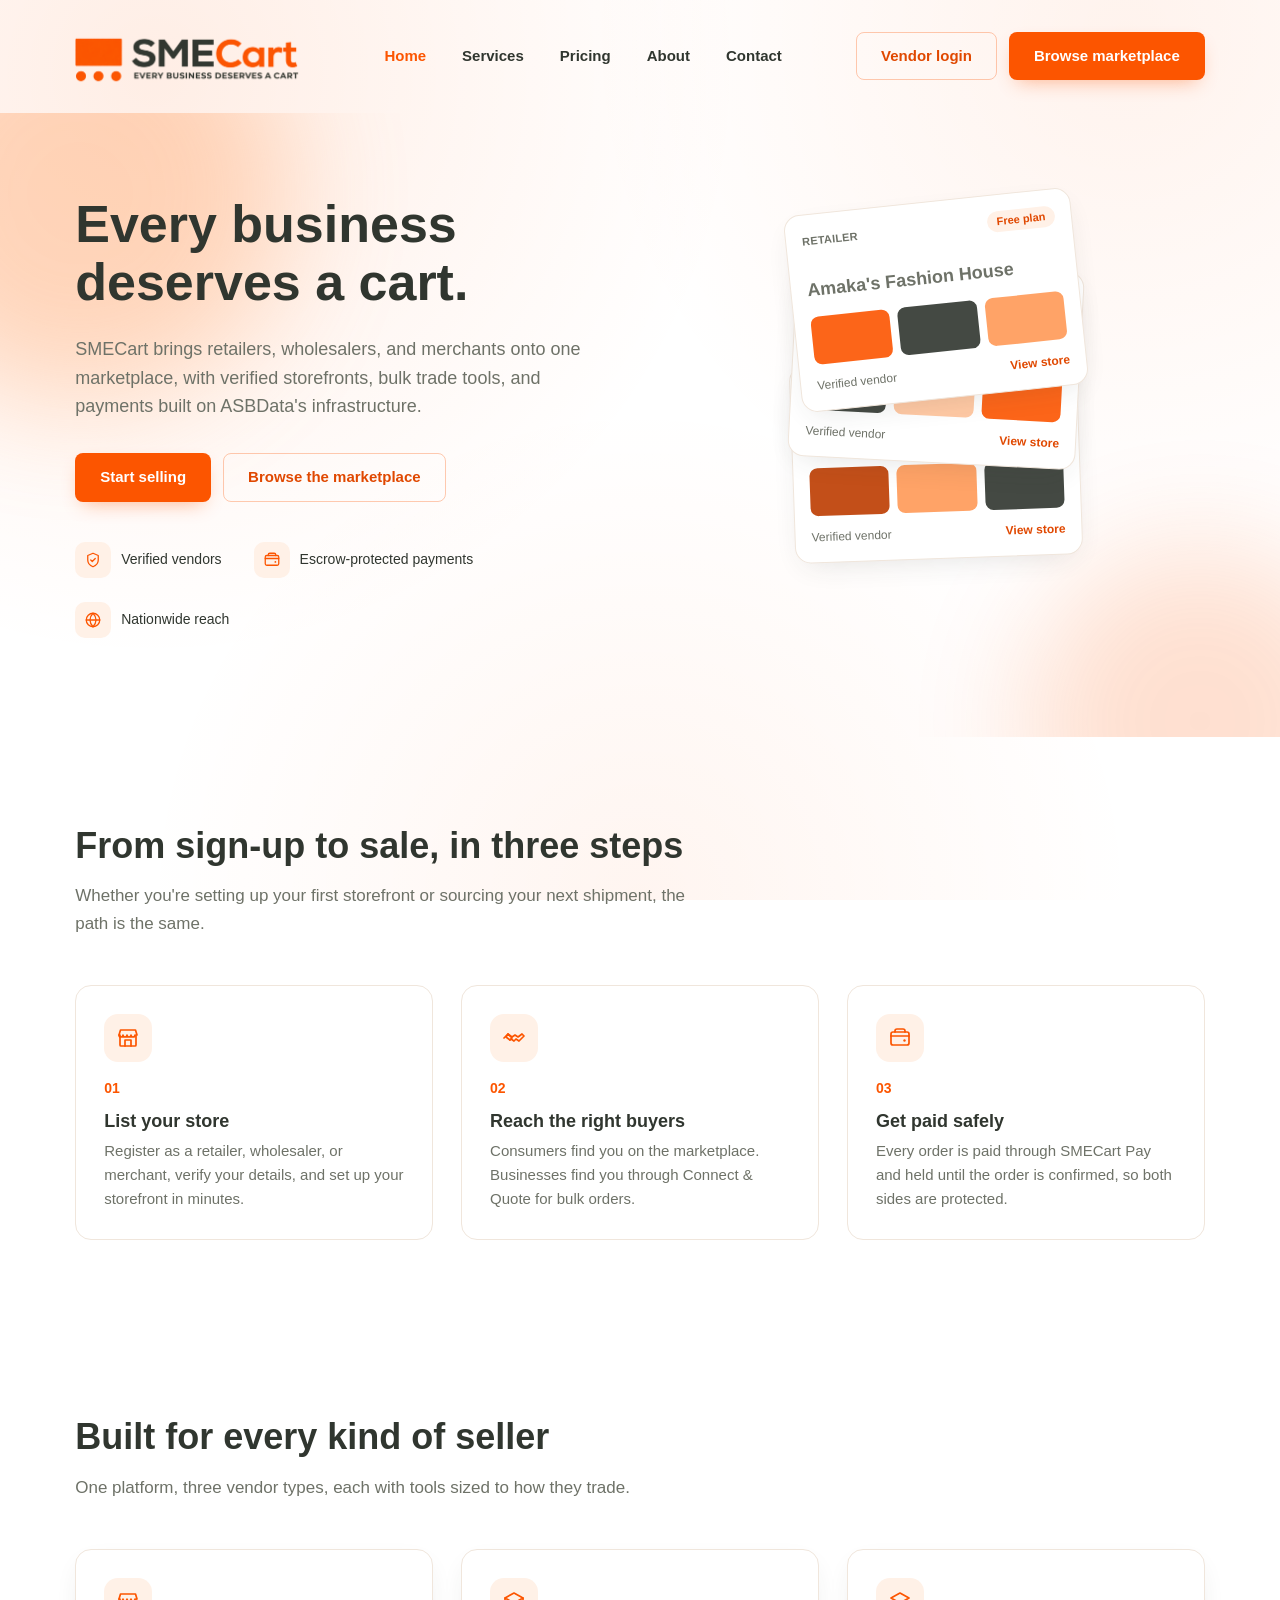
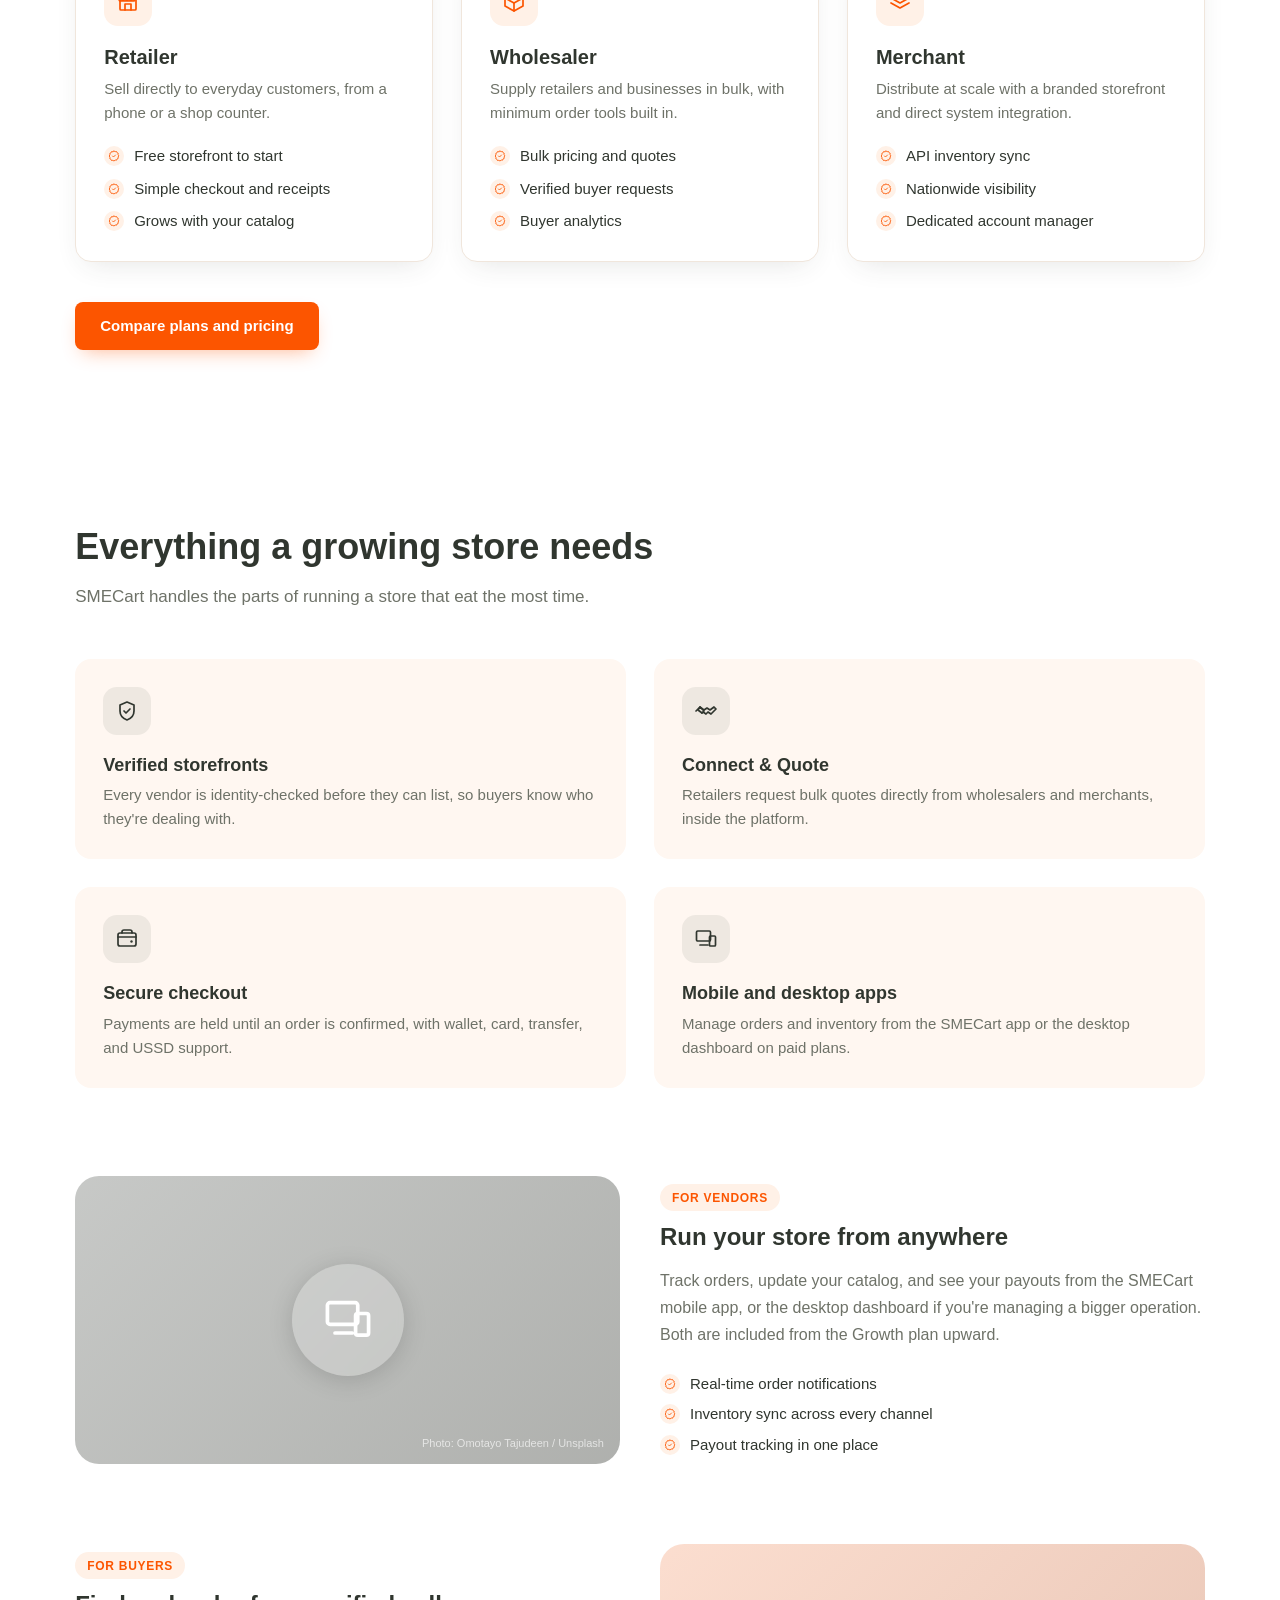
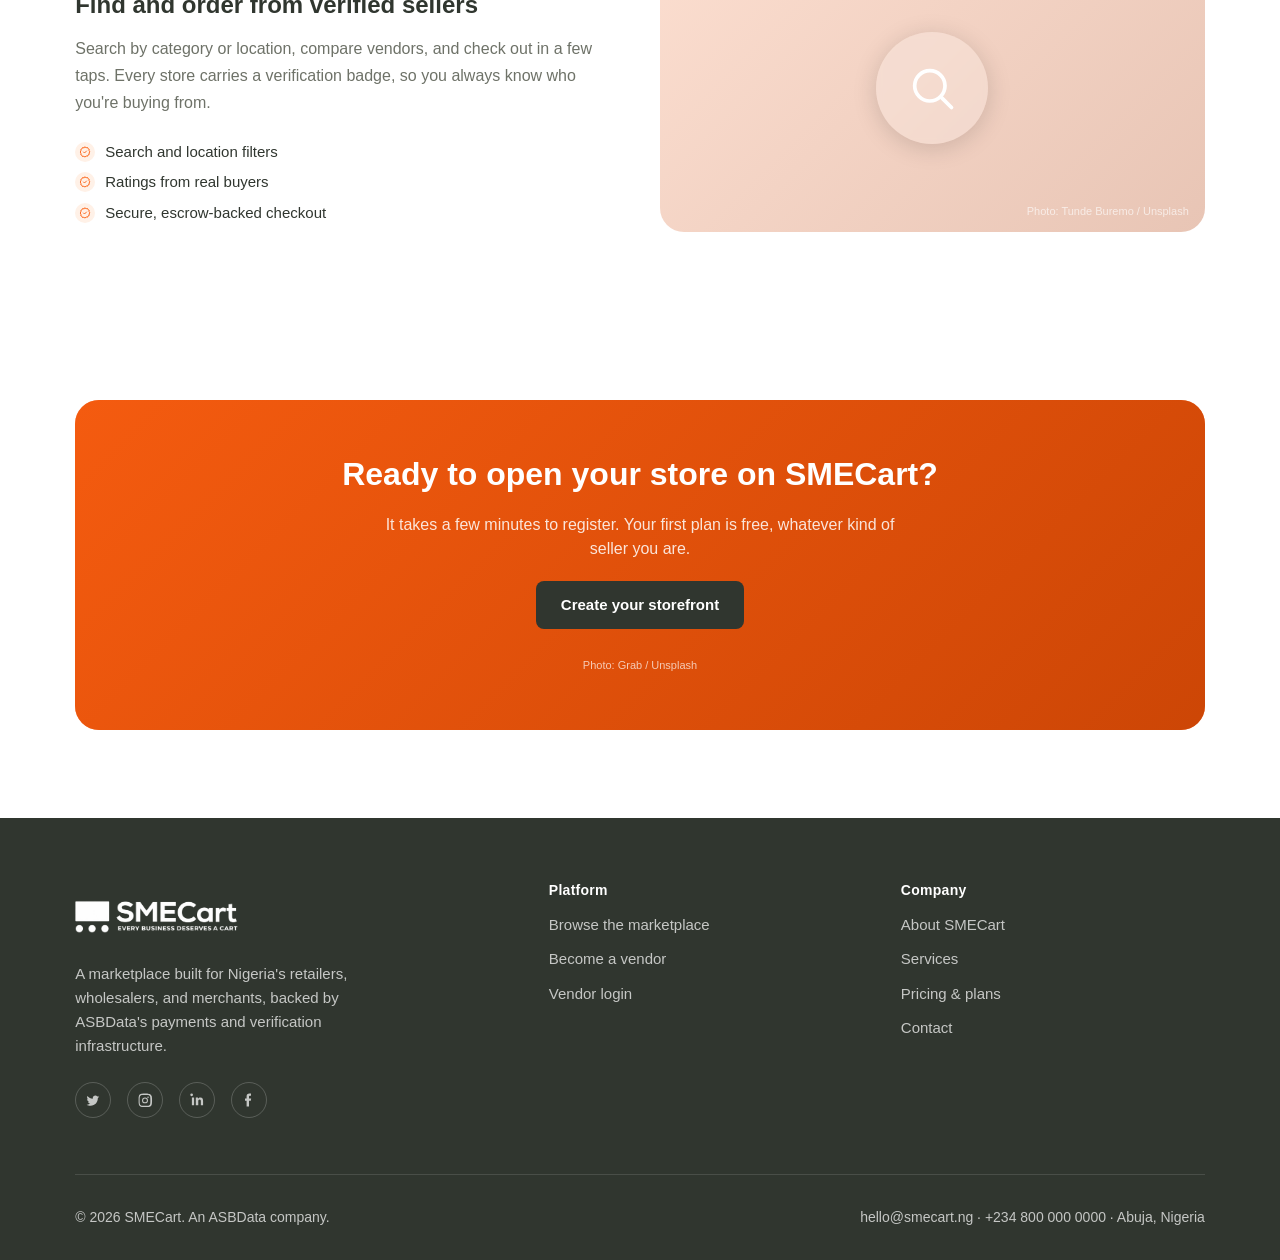
==== commit baf66b10: "Add files via upload" ====
--- a/index.html
+++ b/index.html
@@ -3,8 +3,8 @@
 <head>
   <meta charset="UTF-8" />
   <meta name="viewport" content="width=device-width, initial-scale=1.0" />
-  <title>SuperKart | Every Business Deserves a Cart</title>
-  <meta name="description" content="SuperKart is a marketplace platform for Nigerian retailers, wholesalers, and merchants to sell, source, and grow, backed by ASBData's payments infrastructure." />
+  <title>SMECart | Every Business Deserves a Cart</title>
+  <meta name="description" content="SMECart is a marketplace platform for Nigerian retailers, wholesalers, and merchants to sell, source, and grow, backed by ASBData's payments infrastructure." />
   <link rel="icon" type="image/png" href="/assets/favicon.png" />
   <link rel="stylesheet" href="/css/base.css" />
   <link rel="stylesheet" href="/css/layout.css" />
@@ -15,12 +15,12 @@
   <div id="navbar-placeholder"></div>
 
   <main>
-    <section class="hero bg-mist relative">
+    <section class="hero relative">
       <div class="blob-field"><span class="blob blob--1"></span><span class="blob blob--2"></span></div>
       <div class="container hero__grid z-1">
         <div>
           <h1>Every business deserves a cart.</h1>
-          <p>SuperKart brings retailers, wholesalers, and merchants onto one marketplace, with verified storefronts, bulk trade tools, and payments built on ASBData's infrastructure.</p>
+          <p>SMECart brings retailers, wholesalers, and merchants onto one marketplace, with verified storefronts, bulk trade tools, and payments built on ASBData's infrastructure.</p>
           <div class="hero__actions">
             <a class="btn btn--primary" data-external="vendorSignup">Start selling</a>
             <a class="btn btn--ghost" data-external="marketplace">Browse the marketplace</a>
@@ -41,8 +41,57 @@
           </div>
         </div>
 
-        <div class="hero-visual">
-          <img src="/assets/hero-phone-market.png" alt="SuperKart app shown on a phone, with a shopper selecting groceries at a market" />
+        <div class="collage" aria-hidden="true">
+          <div class="store-card store-card--1">
+            <div class="store-card__top">
+              <span class="store-card__category">Retailer</span>
+              <span class="store-card__tag">Free plan</span>
+            </div>
+            <p class="store-card__name">Amaka's Fashion House</p>
+            <div class="store-card__swatches">
+              <span style="background:#FC5500"></span>
+              <span style="background:#30362F"></span>
+              <span style="background:#FF9A57"></span>
+            </div>
+            <div class="store-card__footer">
+              <span>Verified vendor</span>
+              <strong>View store</strong>
+            </div>
+          </div>
+
+          <div class="store-card store-card--2">
+            <div class="store-card__top">
+              <span class="store-card__category">Wholesaler</span>
+              <span class="store-card__tag">Growth plan</span>
+            </div>
+            <p class="store-card__name">Bello Wholesale Foods</p>
+            <div class="store-card__swatches">
+              <span style="background:#30362F"></span>
+              <span style="background:#FFC49B"></span>
+              <span style="background:#FC5500"></span>
+            </div>
+            <div class="store-card__footer">
+              <span>Verified vendor</span>
+              <strong>View store</strong>
+            </div>
+          </div>
+
+          <div class="store-card store-card--3">
+            <div class="store-card__top">
+              <span class="store-card__category">Merchant</span>
+              <span class="store-card__tag">Enterprise</span>
+            </div>
+            <p class="store-card__name">TechHub Electronics</p>
+            <div class="store-card__swatches">
+              <span style="background:#BD3C00"></span>
+              <span style="background:#FF9A57"></span>
+              <span style="background:#30362F"></span>
+            </div>
+            <div class="store-card__footer">
+              <span>Verified vendor</span>
+              <strong>View store</strong>
+            </div>
+          </div>
         </div>
       </div>
     </section>
@@ -71,22 +120,22 @@
             <span class="icon-badge icon-badge--orange" data-icon="wallet"></span>
             <span class="step-card__number">03</span>
             <h3>Get paid safely</h3>
-            <p>Every order is paid through SuperKart Pay and held until the order is confirmed, so both sides are protected.</p>
-          </div>
-        </div>
-      </div>
-    </section>
-
-    <section class="section bg-navy">
-      <div class="container">
-        <div class="section-heading section-heading--light">
+            <p>Every order is paid through SMECart Pay and held until the order is confirmed, so both sides are protected.</p>
+          </div>
+        </div>
+      </div>
+    </section>
+
+    <section class="section">
+      <div class="container">
+        <div class="section-heading">
           <h2>Built for every kind of seller</h2>
           <p>One platform, three vendor types, each with tools sized to how they trade.</p>
         </div>
 
         <div class="grid grid--3" style="margin-top:3rem">
           <div class="segment-card">
-            <span class="icon-badge icon-badge--light" data-icon="storefront"></span>
+            <span class="icon-badge icon-badge--orange" data-icon="storefront"></span>
             <h3>Retailer</h3>
             <p>Sell directly to everyday customers, from a phone or a shop counter.</p>
             <ul>
@@ -96,7 +145,7 @@
             </ul>
           </div>
           <div class="segment-card">
-            <span class="icon-badge icon-badge--light" data-icon="bulk"></span>
+            <span class="icon-badge icon-badge--orange" data-icon="bulk"></span>
             <h3>Wholesaler</h3>
             <p>Supply retailers and businesses in bulk, with minimum order tools built in.</p>
             <ul>
@@ -106,7 +155,7 @@
             </ul>
           </div>
           <div class="segment-card">
-            <span class="icon-badge icon-badge--light" data-icon="layers"></span>
+            <span class="icon-badge icon-badge--orange" data-icon="layers"></span>
             <h3>Merchant</h3>
             <p>Distribute at scale with a branded storefront and direct system integration.</p>
             <ul>
@@ -127,29 +176,29 @@
       <div class="container">
         <div class="section-heading">
           <h2>Everything a growing store needs</h2>
-          <p>SuperKart handles the parts of running a store that eat the most time.</p>
+          <p>SMECart handles the parts of running a store that eat the most time.</p>
         </div>
 
         <div class="grid grid--2" style="margin-top:3rem">
           <div class="feature-card">
-            <span class="icon-badge icon-badge--navy" data-icon="shield"></span>
+            <span class="icon-badge icon-badge--dark" data-icon="shield"></span>
             <h3>Verified storefronts</h3>
             <p>Every vendor is identity-checked before they can list, so buyers know who they're dealing with.</p>
           </div>
           <div class="feature-card">
-            <span class="icon-badge icon-badge--navy" data-icon="handshake"></span>
+            <span class="icon-badge icon-badge--dark" data-icon="handshake"></span>
             <h3>Connect &amp; Quote</h3>
             <p>Retailers request bulk quotes directly from wholesalers and merchants, inside the platform.</p>
           </div>
           <div class="feature-card">
-            <span class="icon-badge icon-badge--navy" data-icon="wallet"></span>
+            <span class="icon-badge icon-badge--dark" data-icon="wallet"></span>
             <h3>Secure checkout</h3>
             <p>Payments are held until an order is confirmed, with wallet, card, transfer, and USSD support.</p>
           </div>
           <div class="feature-card">
-            <span class="icon-badge icon-badge--navy" data-icon="devices"></span>
+            <span class="icon-badge icon-badge--dark" data-icon="devices"></span>
             <h3>Mobile and desktop apps</h3>
-            <p>Manage orders and inventory from the SuperKart app or the desktop dashboard on paid plans.</p>
+            <p>Manage orders and inventory from the SMECart app or the desktop dashboard on paid plans.</p>
           </div>
         </div>
       </div>
@@ -158,7 +207,7 @@
     <section class="section" style="padding-top:0">
       <div class="container">
         <div class="showcase-grid">
-          <div class="illustration illustration--navy illustration--photo" style="background-image:url('https://images.unsplash.com/photo-1585540083814-ea6ee8af9e4f?fm=jpg&q=70&w=1200&auto=format&fit=crop')">
+          <div class="illustration illustration--dark illustration--photo" style="background-image:url('https://images.unsplash.com/photo-1585540083814-ea6ee8af9e4f?fm=jpg&q=70&w=1200&auto=format&fit=crop')">
             <div class="illustration__icon" data-icon="devices"></div>
             <span class="illustration__credit">Photo: Omotayo Tajudeen / Unsplash</span>
           </div>
@@ -166,7 +215,7 @@
             <span class="eyebrow">For vendors</span>
             <h2 style="margin-top:0.75rem">Run your store from anywhere</h2>
             <p style="margin-top:1rem;color:var(--slate);line-height:1.7">
-              Track orders, update your catalog, and see your payouts from the SuperKart
+              Track orders, update your catalog, and see your payouts from the SMECart
               mobile app, or the desktop dashboard if you're managing a bigger operation.
               Both are included from the Growth plan upward.
             </p>
@@ -204,7 +253,7 @@
     <section class="section" style="padding-top:0">
       <div class="container">
         <div class="cta-banner cta-banner--orange cta-banner--photo" style="background-image:url('https://images.unsplash.com/photo-1695654390723-479197a8c4a3?fm=jpg&q=70&w=1400&auto=format&fit=crop')">
-          <h2>Ready to open your store on SuperKart?</h2>
+          <h2>Ready to open your store on SMECart?</h2>
           <p>It takes a few minutes to register. Your first plan is free, whatever kind of seller you are.</p>
           <a class="btn btn--secondary" data-external="vendorSignup">Create your storefront</a>
           <span class="illustration__credit" style="position:static;display:block;margin-top:0.5rem;color:rgba(255,255,255,0.7)">Photo: Grab / Unsplash</span>
--- a/css/base.css
+++ b/css/base.css
@@ -1,23 +1,20 @@
 /* ===== Design tokens ===== */
 :root {
-  --navy-50: #eef3f9;
-  --navy-100: #d6e2f0;
-  --navy-300: #6c93c0;
-  --navy-500: #104377;
-  --navy-600: #0d3865;
-  --navy-700: #0a2c50;
-  --navy-900: #071d35;
-
-  --orange-50: #fdeee5;
-  --orange-300: #f4934f;
-  --orange-500: #ee601c;
-  --orange-600: #d34f10;
-
-  --ink: #16213e;
-  --slate: #5c6b7a;
-  --mist: #f6f8fb;
-  --line: #e4e9f0;
-  --white: #ffffff;
+  --dark-500: #30362F;
+  --dark-700: #20241C;
+
+  --orange-50: #FFF1E7;
+  --orange-100: #FFE1CC;
+  --orange-300: #FF9A57;
+  --orange-500: #FC5500;
+  --orange-600: #E04800;
+  --orange-700: #BD3C00;
+
+  --ink: #30362F;
+  --slate: #6E7268;
+  --mist: #FFF7F1;
+  --line: #F0E6DC;
+  --white: #FFFFFF;
 
   --font-display: -apple-system, BlinkMacSystemFont, "Segoe UI", Roboto, Helvetica, Arial, sans-serif, "Apple Color Emoji", "Segoe UI Emoji";
   --font-body: -apple-system, BlinkMacSystemFont, "Segoe UI", Roboto, Helvetica, Arial, sans-serif, "Apple Color Emoji", "Segoe UI Emoji";
@@ -26,8 +23,8 @@
   --radius-lg: 1rem;
   --radius-button: 0.5rem;
   --radius-full: 999px;
-  --shadow-md: 0 10px 30px -12px rgba(7, 29, 53, 0.18);
-  --shadow-lg: 0 24px 60px -20px rgba(7, 29, 53, 0.28);
+  --shadow-md: 0 10px 30px -12px rgba(48, 54, 47, 0.16);
+  --shadow-lg: 0 24px 60px -20px rgba(48, 54, 47, 0.26);
 }
 
 /* ===== Reset ===== */
@@ -45,9 +42,19 @@
   margin: 0;
   font-family: var(--font-body);
   color: var(--ink);
-  background: var(--white);
   line-height: 1.5;
   -webkit-font-smoothing: antialiased;
+
+  /* Single, persistent gradient background for the whole site (not just
+     the hero). Fixed attachment keeps the tint consistent as the page
+     scrolls, rather than stretching/fading out on tall pages. */
+  background-color: #FFFFFF;
+  background-image:
+    radial-gradient(circle at 12% 8%, rgba(252, 85, 0, 0.10) 0%, transparent 42%),
+    radial-gradient(circle at 88% 4%, rgba(252, 85, 0, 0.07) 0%, transparent 38%),
+    radial-gradient(circle at 50% 100%, rgba(252, 85, 0, 0.06) 0%, transparent 45%);
+  background-attachment: fixed;
+  background-size: 100% 100%;
 }
 
 img {
@@ -112,7 +119,7 @@
 }
 
 .bg-mist { background: var(--mist); }
-.bg-navy { background: var(--navy-700); color: var(--white); }
+.bg-dark { background: var(--dark-500); color: var(--white); }
 
 .section-heading {
   max-width: 640px;
@@ -136,7 +143,7 @@
 }
 
 .section-heading--light h2 { color: var(--white); }
-.section-heading--light p { color: var(--navy-100); }
+.section-heading--light p { color: rgba(255, 255, 255, 0.75); }
 
 /* ===== Buttons ===== */
 .btn {
@@ -157,24 +164,24 @@
 .btn--primary {
   background: var(--orange-500);
   color: var(--white);
-  box-shadow: 0 8px 20px -8px rgba(238, 96, 28, 0.45);
+  box-shadow: 0 8px 20px -8px rgba(252, 85, 0, 0.45);
 }
 .btn--primary:hover { background: var(--orange-600); }
 
 .btn--secondary {
-  background: var(--navy-500);
+  background: var(--dark-500);
   color: var(--white);
 }
-.btn--secondary:hover { background: var(--navy-600); }
+.btn--secondary:hover { background: var(--dark-700); }
 
 .btn--ghost {
   background: transparent;
-  color: var(--navy-500);
-  border-color: rgba(16, 67, 119, 0.2);
+  color: var(--orange-600);
+  border-color: rgba(252, 85, 0, 0.3);
 }
 .btn--ghost:hover {
-  border-color: var(--navy-500);
-  background: var(--navy-50);
+  border-color: var(--orange-500);
+  background: var(--orange-50);
 }
 
 .btn--ghost-light {
--- a/css/layout.css
+++ b/css/layout.css
@@ -1,11 +1,28 @@
 /* ===== Navbar ===== */
+/* The navbar is injected into #navbar-placeholder by include.js. That
+   wrapper div must not participate in normal box layout, or its
+   auto-sized height (exactly matching the header) leaves the sticky
+   header no room to actually "stick" as the page scrolls. */
+#navbar-placeholder {
+  display: contents;
+}
+
+/* Transparent by default; gains a background, blur, and shadow only once
+   the page has scrolled (see js/include.js, which toggles .navbar--scrolled). */
 .navbar {
   position: sticky;
   top: 0;
   z-index: 50;
-  background: rgba(255, 255, 255, 0.92);
-  backdrop-filter: blur(8px);
-  border-bottom: 1px solid var(--line);
+  background: transparent;
+  border-bottom: 1px solid transparent;
+  transition: background-color 0.25s ease, border-color 0.25s ease, box-shadow 0.25s ease;
+}
+
+.navbar--scrolled {
+  background: rgba(255, 255, 255, 0.88);
+  backdrop-filter: blur(10px);
+  border-bottom-color: var(--line);
+  box-shadow: 0 8px 24px -18px rgba(48, 54, 47, 0.25);
 }
 
 .navbar__inner {
@@ -52,8 +69,8 @@
   height: 2.5rem;
   border-radius: 50%;
   border: 1px solid var(--line);
-  background: transparent;
-  color: var(--navy-500);
+  background: var(--white);
+  color: var(--orange-600);
 }
 
 .navbar__mobile {
@@ -106,7 +123,7 @@
 
 /* ===== Footer ===== */
 .footer {
-  background: var(--navy-700);
+  background: var(--dark-500);
   color: var(--white);
   padding-block: 4rem 2rem;
 }
@@ -126,7 +143,7 @@
   margin-top: 1rem;
   max-width: 320px;
   font-size: 0.9375rem;
-  color: var(--navy-100);
+  color: rgba(255, 255, 255, 0.72);
   line-height: 1.6;
 }
 
@@ -144,7 +161,7 @@
   height: 2.25rem;
   border-radius: 50%;
   border: 1px solid rgba(255, 255, 255, 0.2);
-  color: var(--navy-100);
+  color: rgba(255, 255, 255, 0.72);
   transition: color 0.15s ease, border-color 0.15s ease;
 }
 
@@ -170,7 +187,7 @@
 
 .footer__links a {
   font-size: 0.9375rem;
-  color: var(--navy-100);
+  color: rgba(255, 255, 255, 0.72);
   transition: color 0.15s ease;
 }
 
@@ -181,12 +198,12 @@
 .footer__bottom {
   margin-top: 3.5rem;
   padding-top: 2rem;
-  border-top: 1px solid rgba(255, 255, 255, 0.1);
+  border-top: 1px solid rgba(255, 255, 255, 0.12);
   display: flex;
   flex-direction: column;
   gap: 1rem;
   font-size: 0.875rem;
-  color: var(--navy-100);
+  color: rgba(255, 255, 255, 0.72);
 }
 
 @media (min-width: 1024px) {
--- a/css/components.css
+++ b/css/components.css
@@ -144,7 +144,7 @@
 }
 
 .store-card__footer strong {
-  color: var(--navy-500);
+  color: var(--orange-600);
   font-weight: 700;
 }
 
@@ -192,15 +192,16 @@
 }
 
 .segment-card {
-  border: 1px solid rgba(255, 255, 255, 0.1);
-  background: rgba(255, 255, 255, 0.04);
+  border: 1px solid var(--line);
+  background: var(--white);
   border-radius: var(--radius-lg);
   padding: 1.75rem;
+  box-shadow: var(--shadow-md);
 }
 
 .segment-card h3 {
   margin-top: 1.25rem;
-  color: var(--white);
+  color: var(--ink);
   font-size: 1.25rem;
   font-weight: 600;
 }
@@ -208,7 +209,7 @@
 .segment-card > p {
   margin-top: 0.5rem;
   font-size: 0.9375rem;
-  color: var(--navy-100);
+  color: var(--slate);
   line-height: 1.6;
 }
 
@@ -224,7 +225,7 @@
   align-items: center;
   gap: 0.625rem;
   font-size: 0.9375rem;
-  color: var(--navy-100);
+  color: var(--ink);
 }
 
 .dot {
@@ -270,8 +271,8 @@
   background: var(--orange-500);
 }
 
-.cta-banner--navy {
-  background: var(--navy-700);
+.cta-banner--dark {
+  background: var(--dark-500);
 }
 
 .cta-banner--photo {
@@ -502,7 +503,7 @@
   font-weight: 500;
 }
 
-.form-message--success { color: var(--navy-500); }
+.form-message--success { color: var(--dark-500); }
 .form-message--error { color: var(--orange-600); }
 
 .contact-details {
@@ -548,7 +549,7 @@
   font-family: var(--font-display);
   font-size: 4.5rem;
   font-weight: 800;
-  color: var(--navy-500);
+  color: var(--orange-500);
 }
 
 .not-found p {
--- a/css/icons.css
+++ b/css/icons.css
@@ -19,9 +19,9 @@
   color: var(--orange-500);
 }
 
-.icon-badge--navy {
-  background: var(--navy-50);
-  color: var(--navy-500);
+.icon-badge--dark {
+  background: rgba(48, 54, 47, 0.08);
+  color: var(--dark-500);
 }
 
 .icon-badge--light {
@@ -73,12 +73,12 @@
   background: linear-gradient(135deg, var(--orange-500), var(--orange-600));
 }
 
-.illustration--navy {
-  background: linear-gradient(135deg, var(--navy-500), var(--navy-900));
+.illustration--dark {
+  background: linear-gradient(135deg, var(--dark-500), var(--dark-700));
 }
 
 .illustration--mist {
-  background: linear-gradient(135deg, var(--navy-50), var(--mist));
+  background: linear-gradient(135deg, var(--orange-50), var(--mist));
   border: 1px solid var(--line);
 }
 
@@ -97,7 +97,7 @@
 }
 
 .illustration--mist .illustration__icon {
-  background: rgba(16, 67, 119, 0.08);
+  background: rgba(252, 85, 0, 0.1);
 }
 
 .illustration__icon svg {
@@ -107,7 +107,7 @@
 }
 
 .illustration--mist .illustration__icon svg {
-  color: var(--navy-500);
+  color: var(--orange-600);
 }
 
 /* Photo variant: a real photo with a brand-colored tint overlay, so
@@ -121,8 +121,8 @@
   background-image: none;
 }
 
-.illustration--photo.illustration--navy::before {
-  background: linear-gradient(135deg, rgba(16, 67, 119, 0.4), rgba(7, 29, 53, 0.55));
+.illustration--photo.illustration--dark::before {
+  background: linear-gradient(135deg, rgba(48, 54, 47, 0.45), rgba(32, 36, 28, 0.6));
 }
 
 .illustration--photo.illustration--orange::before {
@@ -167,50 +167,12 @@
   height: 22rem;
   bottom: -10rem;
   right: -6rem;
-  background: var(--navy-300);
+  background: var(--orange-500);
+  opacity: 0.18;
 }
 
 .relative { position: relative; }
 .z-1 { position: relative; z-index: 1; }
-
-/* ===== Real photography panels ===== */
-.photo-panel {
-  position: relative;
-  border-radius: 1.5rem;
-  overflow: hidden;
-  min-height: 20rem;
-  background: var(--mist);
-}
-
-.photo-panel img {
-  width: 100%;
-  height: 100%;
-  min-height: 20rem;
-  object-fit: cover;
-  display: block;
-}
-
-.photo-panel .photo-credit {
-  position: absolute;
-  right: 0.75rem;
-  bottom: 0.75rem;
-  font-size: 0.6875rem;
-  color: rgba(255, 255, 255, 0.85);
-  background: rgba(7, 29, 53, 0.45);
-  padding: 0.2rem 0.6rem;
-  border-radius: var(--radius-full);
-  backdrop-filter: blur(2px);
-}
-
-.photo-panel .photo-credit a {
-  color: inherit;
-  text-decoration: underline;
-}
-
-.showcase-grid .photo-panel,
-.services-hero-strip__panel.photo-panel {
-  min-height: 18rem;
-}
 
 /* ===== Showcase sections (illustration + text) ===== */
 .showcase-grid {
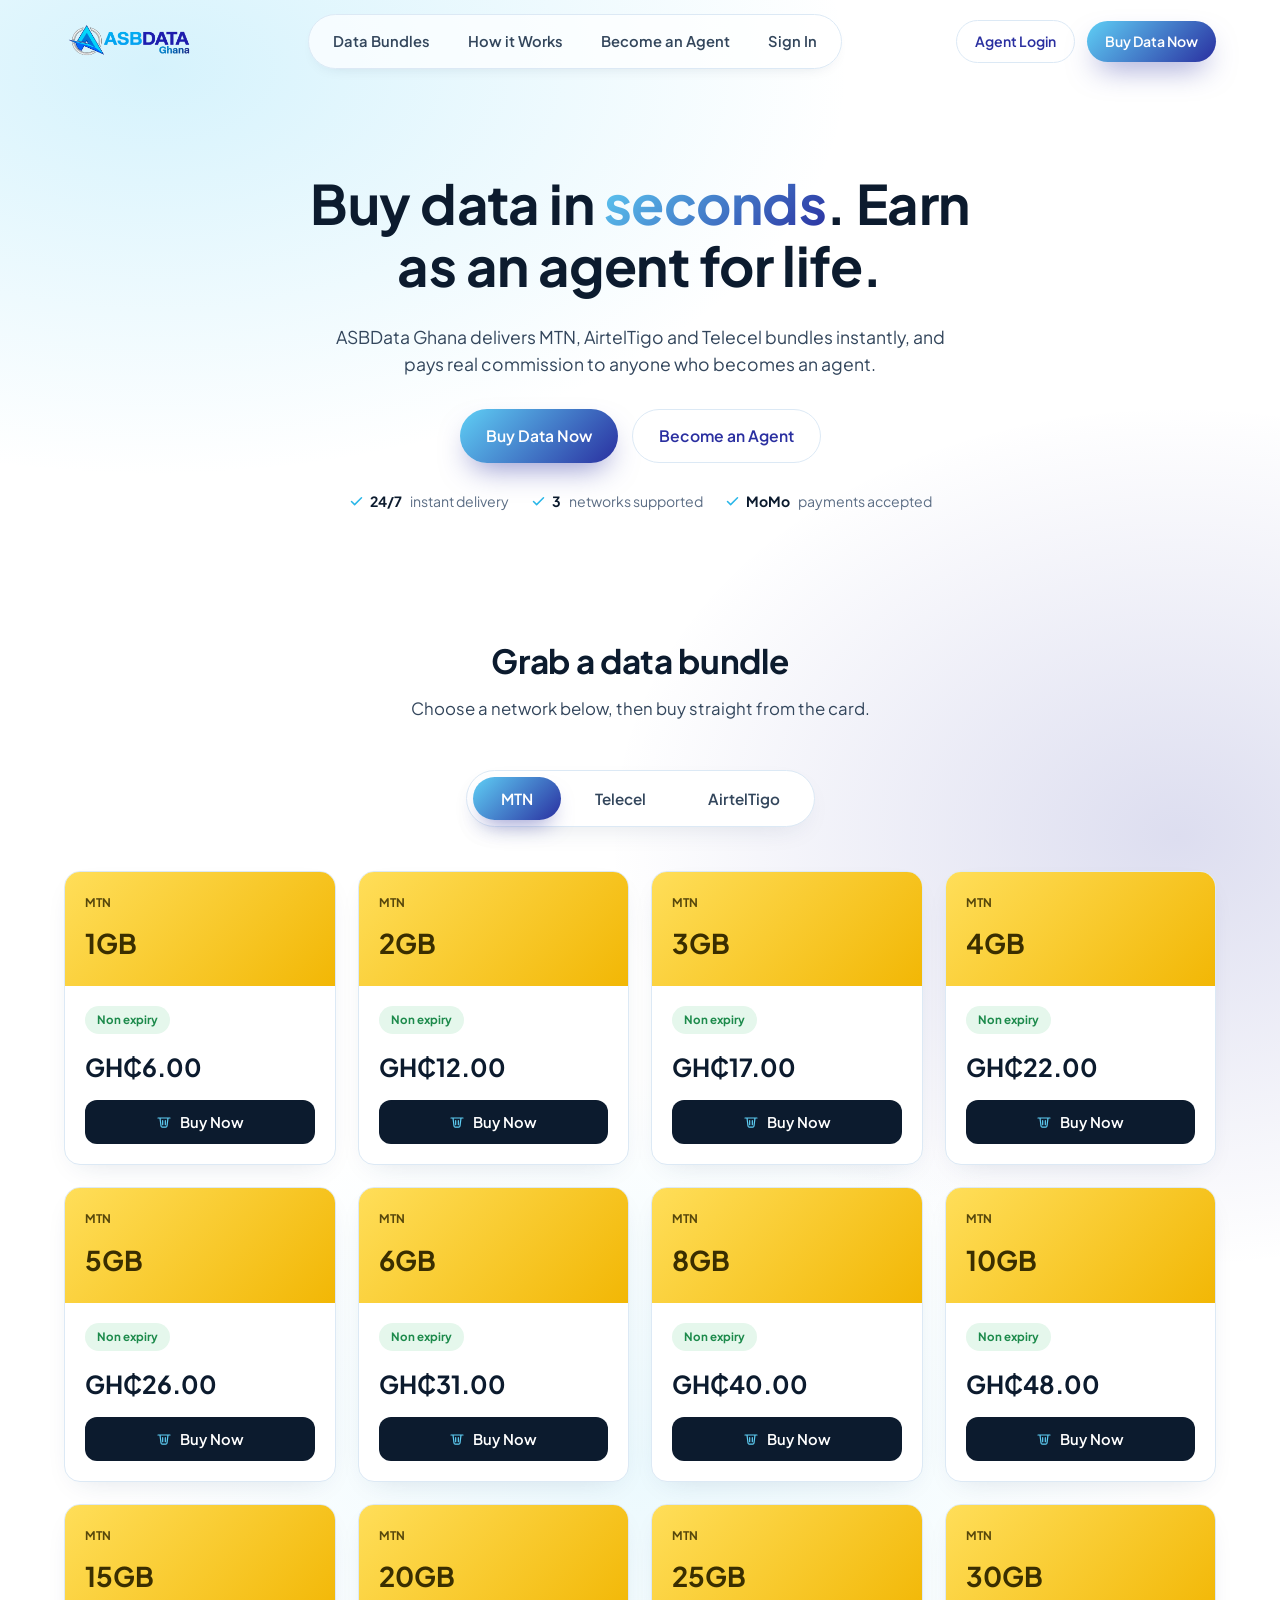
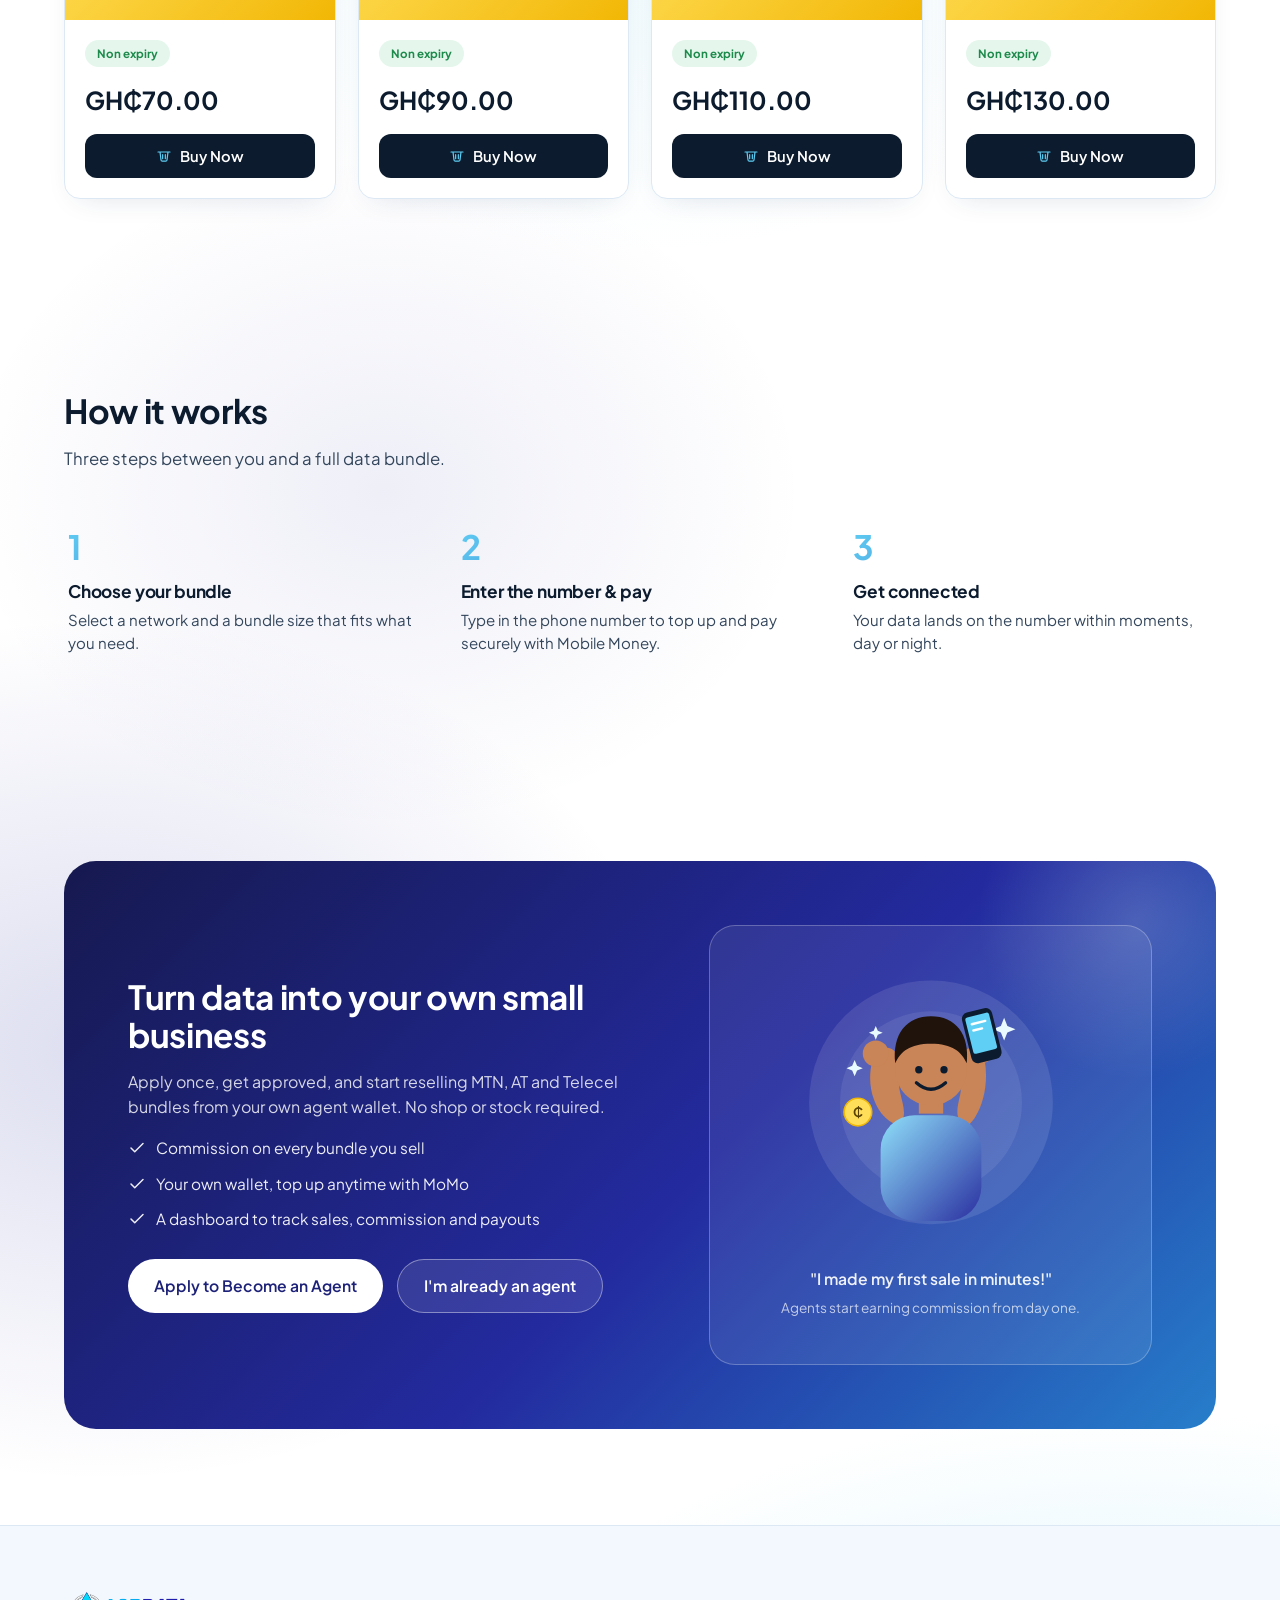
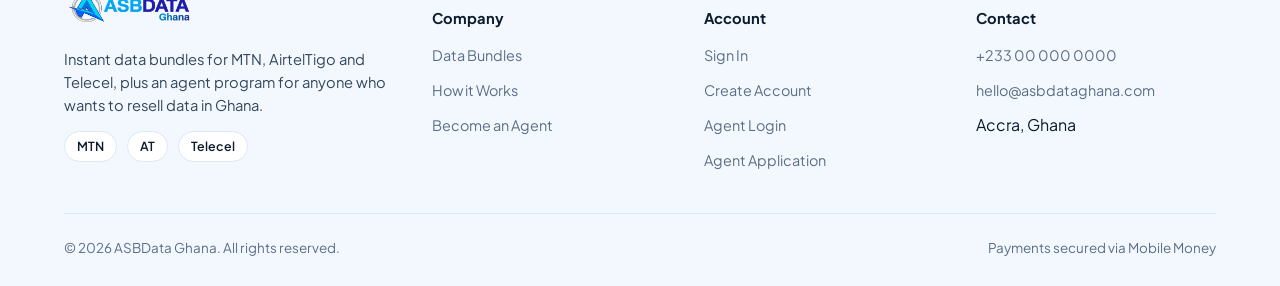
==== commit 1fc1a3cc: "Add files via upload" ====
--- a/index.html
+++ b/index.html
@@ -1,270 +1,526 @@
-<!doctype html>
+<!DOCTYPE html>
 <html lang="en">
 <head>
-  <meta charset="UTF-8" />
-  <meta name="viewport" content="width=device-width, initial-scale=1.0" />
-  <title>SMECart | Every Business Deserves a Cart</title>
-  <meta name="description" content="SMECart is a marketplace platform for Nigerian retailers, wholesalers, and merchants to sell, source, and grow, backed by ASBData's payments infrastructure." />
-  <link rel="icon" type="image/png" href="/assets/favicon.png" />
-  <link rel="stylesheet" href="/css/base.css" />
-  <link rel="stylesheet" href="/css/layout.css" />
-  <link rel="stylesheet" href="/css/components.css" />
-  <link rel="stylesheet" href="/css/icons.css" />
+<meta charset="UTF-8" />
+<meta name="viewport" content="width=device-width, initial-scale=1.0" />
+<title>ASBData Ghana | Instant MTN, AT & Telecel Data Bundles</title>
+<meta name="description" content="Buy MTN, AirtelTigo and Telecel data bundles instantly with Mobile Money. Apply to become an ASBData Ghana agent and earn commission on every sale." />
+<link rel="icon" href="assets/logo.png" />
+<link rel="stylesheet" href="css/styles.css" />
 </head>
-<body data-page="index">
-  <div id="navbar-placeholder"></div>
-
-  <main>
-    <section class="hero relative">
-      <div class="blob-field"><span class="blob blob--1"></span><span class="blob blob--2"></span></div>
-      <div class="container hero__grid z-1">
+<body>
+
+<header class="nav">
+  <div class="nav-inner">
+    <a href="index.html" class="brand">
+      <img src="assets/logo.png" alt="ASBData Ghana" />
+    </a>
+    <nav class="nav-links">
+      <a href="#bundles">Data Bundles</a>
+      <a href="#how-it-works">How it Works</a>
+      <a href="#agents">Become an Agent</a>
+      <a href="#" id="nav-signin-link">Sign In</a>
+    </nav>
+    <div class="nav-actions">
+      <a href="agent-login.html" class="btn btn-ghost btn-sm">Agent Login</a>
+      <a href="#bundles" class="btn btn-primary btn-sm">Buy Data Now</a>
+    </div>
+    <button class="nav-toggle" aria-label="Toggle menu">
+      <span></span><span></span><span></span>
+    </button>
+  </div>
+</header>
+
+<section class="hero">
+  <div class="container hero-copy">
+    <h1>Buy data in <span class="grad-text">seconds</span>. Earn as an agent for life.</h1>
+    <p>ASBData Ghana delivers MTN, AirtelTigo and Telecel bundles instantly, and pays real commission to anyone who becomes an agent.</p>
+    <div class="hero-actions">
+      <a href="#bundles" class="btn btn-primary">Buy Data Now</a>
+      <a href="agent-register.html" class="btn btn-ghost">Become an Agent</a>
+    </div>
+    <div class="hero-trust">
+      <span><svg width="15" height="15" viewBox="0 0 24 24" fill="none"><path d="M20 6 9 17l-5-5" stroke="currentColor" stroke-width="2.4" stroke-linecap="round" stroke-linejoin="round"/></svg> <strong>24/7</strong>&nbsp;instant delivery</span>
+      <span><svg width="15" height="15" viewBox="0 0 24 24" fill="none"><path d="M20 6 9 17l-5-5" stroke="currentColor" stroke-width="2.4" stroke-linecap="round" stroke-linejoin="round"/></svg> <strong>3</strong>&nbsp;networks supported</span>
+      <span><svg width="15" height="15" viewBox="0 0 24 24" fill="none"><path d="M20 6 9 17l-5-5" stroke="currentColor" stroke-width="2.4" stroke-linecap="round" stroke-linejoin="round"/></svg> <strong>MoMo</strong>&nbsp;payments accepted</span>
+    </div>
+  </div>
+</section>
+
+<section class="section" id="bundles">
+  <div class="container">
+    <div class="section-head center">
+      <h2>Grab a data bundle</h2>
+      <p>Choose a network below, then buy straight from the card.</p>
+    </div>
+    <div class="shop-tabs" id="shop-tabs">
+      <button class="shop-tab active" data-network="mtn">MTN</button>
+      <button class="shop-tab" data-network="telecel">Telecel</button>
+      <button class="shop-tab" data-network="airteltigo">AirtelTigo</button>
+    </div>
+    <div class="bundle-shop-grid" id="bundle-grid"></div>
+  </div>
+</section>
+
+<!-- Buy modal -->
+<div class="modal-overlay" id="buy-modal">
+  <div class="modal-card">
+    <button class="modal-close" id="modal-close" aria-label="Close">&times;</button>
+
+    <!-- Step 1: bundle + recipient -->
+    <div class="modal-step" id="step-select">
+      <div class="modal-head">
+        <div class="modal-head-icon">
+          <svg width="20" height="20" viewBox="0 0 24 24" fill="none"><path d="M3 6h18M6 6l1.5 12a2 2 0 0 0 2 1.8h5a2 2 0 0 0 2-1.8L18 6M10 10v6M14 10v6" stroke="currentColor" stroke-width="1.8" stroke-linecap="round"/></svg>
+        </div>
         <div>
-          <h1>Every business deserves a cart.</h1>
-          <p>SMECart brings retailers, wholesalers, and merchants onto one marketplace, with verified storefronts, bulk trade tools, and payments built on ASBData's infrastructure.</p>
-          <div class="hero__actions">
-            <a class="btn btn--primary" data-external="vendorSignup">Start selling</a>
-            <a class="btn btn--ghost" data-external="marketplace">Browse the marketplace</a>
-          </div>
-          <div class="trust-strip">
-            <div class="trust-strip__item">
-              <span class="icon-badge icon-badge--orange icon-badge--sm" data-icon="shield"></span>
-              <span>Verified vendors</span>
-            </div>
-            <div class="trust-strip__item">
-              <span class="icon-badge icon-badge--orange icon-badge--sm" data-icon="wallet"></span>
-              <span>Escrow-protected payments</span>
-            </div>
-            <div class="trust-strip__item">
-              <span class="icon-badge icon-badge--orange icon-badge--sm" data-icon="globe"></span>
-              <span>Nationwide reach</span>
-            </div>
-          </div>
-        </div>
-
-        <div class="collage" aria-hidden="true">
-          <div class="store-card store-card--1">
-            <div class="store-card__top">
-              <span class="store-card__category">Retailer</span>
-              <span class="store-card__tag">Free plan</span>
-            </div>
-            <p class="store-card__name">Amaka's Fashion House</p>
-            <div class="store-card__swatches">
-              <span style="background:#FC5500"></span>
-              <span style="background:#30362F"></span>
-              <span style="background:#FF9A57"></span>
-            </div>
-            <div class="store-card__footer">
-              <span>Verified vendor</span>
-              <strong>View store</strong>
-            </div>
-          </div>
-
-          <div class="store-card store-card--2">
-            <div class="store-card__top">
-              <span class="store-card__category">Wholesaler</span>
-              <span class="store-card__tag">Growth plan</span>
-            </div>
-            <p class="store-card__name">Bello Wholesale Foods</p>
-            <div class="store-card__swatches">
-              <span style="background:#30362F"></span>
-              <span style="background:#FFC49B"></span>
-              <span style="background:#FC5500"></span>
-            </div>
-            <div class="store-card__footer">
-              <span>Verified vendor</span>
-              <strong>View store</strong>
-            </div>
-          </div>
-
-          <div class="store-card store-card--3">
-            <div class="store-card__top">
-              <span class="store-card__category">Merchant</span>
-              <span class="store-card__tag">Enterprise</span>
-            </div>
-            <p class="store-card__name">TechHub Electronics</p>
-            <div class="store-card__swatches">
-              <span style="background:#BD3C00"></span>
-              <span style="background:#FF9A57"></span>
-              <span style="background:#30362F"></span>
-            </div>
-            <div class="store-card__footer">
-              <span>Verified vendor</span>
-              <strong>View store</strong>
-            </div>
-          </div>
-        </div>
-      </div>
-    </section>
-
-    <section class="section">
-      <div class="container">
-        <div class="section-heading">
-          <h2>From sign-up to sale, in three steps</h2>
-          <p>Whether you're setting up your first storefront or sourcing your next shipment, the path is the same.</p>
-        </div>
-
-        <div class="grid grid--3" style="margin-top:3rem">
-          <div class="step-card">
-            <span class="icon-badge icon-badge--orange" data-icon="storefront"></span>
-            <span class="step-card__number">01</span>
-            <h3>List your store</h3>
-            <p>Register as a retailer, wholesaler, or merchant, verify your details, and set up your storefront in minutes.</p>
-          </div>
-          <div class="step-card">
-            <span class="icon-badge icon-badge--orange" data-icon="handshake"></span>
-            <span class="step-card__number">02</span>
-            <h3>Reach the right buyers</h3>
-            <p>Consumers find you on the marketplace. Businesses find you through Connect &amp; Quote for bulk orders.</p>
-          </div>
-          <div class="step-card">
-            <span class="icon-badge icon-badge--orange" data-icon="wallet"></span>
-            <span class="step-card__number">03</span>
-            <h3>Get paid safely</h3>
-            <p>Every order is paid through SMECart Pay and held until the order is confirmed, so both sides are protected.</p>
-          </div>
-        </div>
-      </div>
-    </section>
-
-    <section class="section">
-      <div class="container">
-        <div class="section-heading">
-          <h2>Built for every kind of seller</h2>
-          <p>One platform, three vendor types, each with tools sized to how they trade.</p>
-        </div>
-
-        <div class="grid grid--3" style="margin-top:3rem">
-          <div class="segment-card">
-            <span class="icon-badge icon-badge--orange" data-icon="storefront"></span>
-            <h3>Retailer</h3>
-            <p>Sell directly to everyday customers, from a phone or a shop counter.</p>
-            <ul>
-              <li><span class="icon-check" data-icon="badgeCheck"></span>Free storefront to start</li>
-              <li><span class="icon-check" data-icon="badgeCheck"></span>Simple checkout and receipts</li>
-              <li><span class="icon-check" data-icon="badgeCheck"></span>Grows with your catalog</li>
-            </ul>
-          </div>
-          <div class="segment-card">
-            <span class="icon-badge icon-badge--orange" data-icon="bulk"></span>
-            <h3>Wholesaler</h3>
-            <p>Supply retailers and businesses in bulk, with minimum order tools built in.</p>
-            <ul>
-              <li><span class="icon-check" data-icon="badgeCheck"></span>Bulk pricing and quotes</li>
-              <li><span class="icon-check" data-icon="badgeCheck"></span>Verified buyer requests</li>
-              <li><span class="icon-check" data-icon="badgeCheck"></span>Buyer analytics</li>
-            </ul>
-          </div>
-          <div class="segment-card">
-            <span class="icon-badge icon-badge--orange" data-icon="layers"></span>
-            <h3>Merchant</h3>
-            <p>Distribute at scale with a branded storefront and direct system integration.</p>
-            <ul>
-              <li><span class="icon-check" data-icon="badgeCheck"></span>API inventory sync</li>
-              <li><span class="icon-check" data-icon="badgeCheck"></span>Nationwide visibility</li>
-              <li><span class="icon-check" data-icon="badgeCheck"></span>Dedicated account manager</li>
-            </ul>
-          </div>
-        </div>
-
-        <div style="margin-top:2.5rem">
-          <a class="btn btn--primary" href="/pricing.html">Compare plans and pricing</a>
-        </div>
-      </div>
-    </section>
-
-    <section class="section">
-      <div class="container">
-        <div class="section-heading">
-          <h2>Everything a growing store needs</h2>
-          <p>SMECart handles the parts of running a store that eat the most time.</p>
-        </div>
-
-        <div class="grid grid--2" style="margin-top:3rem">
-          <div class="feature-card">
-            <span class="icon-badge icon-badge--dark" data-icon="shield"></span>
-            <h3>Verified storefronts</h3>
-            <p>Every vendor is identity-checked before they can list, so buyers know who they're dealing with.</p>
-          </div>
-          <div class="feature-card">
-            <span class="icon-badge icon-badge--dark" data-icon="handshake"></span>
-            <h3>Connect &amp; Quote</h3>
-            <p>Retailers request bulk quotes directly from wholesalers and merchants, inside the platform.</p>
-          </div>
-          <div class="feature-card">
-            <span class="icon-badge icon-badge--dark" data-icon="wallet"></span>
-            <h3>Secure checkout</h3>
-            <p>Payments are held until an order is confirmed, with wallet, card, transfer, and USSD support.</p>
-          </div>
-          <div class="feature-card">
-            <span class="icon-badge icon-badge--dark" data-icon="devices"></span>
-            <h3>Mobile and desktop apps</h3>
-            <p>Manage orders and inventory from the SMECart app or the desktop dashboard on paid plans.</p>
-          </div>
-        </div>
-      </div>
-    </section>
-
-    <section class="section" style="padding-top:0">
-      <div class="container">
-        <div class="showcase-grid">
-          <div class="illustration illustration--dark illustration--photo" style="background-image:url('https://images.unsplash.com/photo-1585540083814-ea6ee8af9e4f?fm=jpg&q=70&w=1200&auto=format&fit=crop')">
-            <div class="illustration__icon" data-icon="devices"></div>
-            <span class="illustration__credit">Photo: Omotayo Tajudeen / Unsplash</span>
-          </div>
-          <div>
-            <span class="eyebrow">For vendors</span>
-            <h2 style="margin-top:0.75rem">Run your store from anywhere</h2>
-            <p style="margin-top:1rem;color:var(--slate);line-height:1.7">
-              Track orders, update your catalog, and see your payouts from the SMECart
-              mobile app, or the desktop dashboard if you're managing a bigger operation.
-              Both are included from the Growth plan upward.
-            </p>
-            <ul class="detail-list" style="margin-top:1.5rem">
-              <li><span class="icon-check" data-icon="badgeCheck"></span>Real-time order notifications</li>
-              <li><span class="icon-check" data-icon="badgeCheck"></span>Inventory sync across every channel</li>
-              <li><span class="icon-check" data-icon="badgeCheck"></span>Payout tracking in one place</li>
-            </ul>
-          </div>
-        </div>
-
-        <div class="showcase-grid showcase-grid--reverse">
-          <div>
-            <span class="eyebrow">For buyers</span>
-            <h2 style="margin-top:0.75rem">Find and order from verified sellers</h2>
-            <p style="margin-top:1rem;color:var(--slate);line-height:1.7">
-              Search by category or location, compare vendors, and check out in a few taps.
-              Every store carries a verification badge, so you always know who you're
-              buying from.
-            </p>
-            <ul class="detail-list" style="margin-top:1.5rem">
-              <li><span class="icon-check" data-icon="badgeCheck"></span>Search and location filters</li>
-              <li><span class="icon-check" data-icon="badgeCheck"></span>Ratings from real buyers</li>
-              <li><span class="icon-check" data-icon="badgeCheck"></span>Secure, escrow-backed checkout</li>
-            </ul>
-          </div>
-          <div class="illustration illustration--orange illustration--photo" style="background-image:url('https://images.unsplash.com/photo-1734255026082-82fdc81991f0?fm=jpg&q=70&w=1200&auto=format&fit=crop')">
-            <div class="illustration__icon" data-icon="search"></div>
-            <span class="illustration__credit">Photo: Tunde Buremo / Unsplash</span>
-          </div>
-        </div>
-      </div>
-    </section>
-
-    <section class="section" style="padding-top:0">
-      <div class="container">
-        <div class="cta-banner cta-banner--orange cta-banner--photo" style="background-image:url('https://images.unsplash.com/photo-1695654390723-479197a8c4a3?fm=jpg&q=70&w=1400&auto=format&fit=crop')">
-          <h2>Ready to open your store on SMECart?</h2>
-          <p>It takes a few minutes to register. Your first plan is free, whatever kind of seller you are.</p>
-          <a class="btn btn--secondary" data-external="vendorSignup">Create your storefront</a>
-          <span class="illustration__credit" style="position:static;display:block;margin-top:0.5rem;color:rgba(255,255,255,0.7)">Photo: Grab / Unsplash</span>
-        </div>
-      </div>
-    </section>
-  </main>
-
-  <div id="footer-placeholder"></div>
-
-  <script type="module" src="/js/include.js"></script>
-  <script type="module" src="/js/icons.js"></script>
+          <h3>Buy Data Bundle</h3>
+          <p class="modal-sub">Review your bundle, then continue to checkout</p>
+        </div>
+      </div>
+
+      <div class="select-summary">
+        <div class="ss-top">
+          <span class="ss-tag" id="ss-network-tag">MTN</span>
+          <span class="ss-label">Selected</span>
+        </div>
+        <div class="ss-row">
+          <select id="ss-bundle-select"></select>
+          <span class="ss-price" id="ss-price">GH₵0.00</span>
+        </div>
+      </div>
+
+      <div class="field">
+        <label for="buy-number">Recipient phone number</label>
+        <div class="input-check" id="number-check">
+          <input id="buy-number" type="tel" placeholder="024 000 0000" inputmode="numeric" />
+          <svg class="check-icon" width="18" height="18" viewBox="0 0 24 24" fill="none"><path d="M20 6 9 17l-5-5" stroke="currentColor" stroke-width="2.4" stroke-linecap="round" stroke-linejoin="round"/></svg>
+        </div>
+      </div>
+
+      <div class="info-box">
+        <svg width="18" height="18" viewBox="0 0 24 24" fill="none"><circle cx="12" cy="12" r="9" stroke="currentColor" stroke-width="1.6"/><path d="M12 8v5M12 16h.01" stroke="currentColor" stroke-width="1.8" stroke-linecap="round"/></svg>
+        <div>
+          <strong>Account required</strong>
+          <p>Log in or create a free account so we can confirm your order and deliver it instantly.</p>
+        </div>
+      </div>
+
+      <button type="button" class="btn btn-primary btn-block" id="to-confirm-btn">Continue</button>
+    </div>
+
+    <!-- Step 2: confirm order -->
+    <div class="modal-step" id="step-confirm" hidden>
+      <h3>Confirm your order</h3>
+      <p class="modal-sub">Make sure everything looks right before you continue.</p>
+
+      <div class="confirm-pill">
+        <span id="cf-tag">MTN</span>
+        <span id="cf-size">2GB</span>
+      </div>
+
+      <div class="confirm-rows">
+        <div class="cf-row"><span>Recipient</span><strong id="cf-number">-</strong></div>
+        <div class="cf-row"><span>Network</span><strong id="cf-network">-</strong></div>
+        <div class="cf-row"><span>Bundle</span><strong id="cf-bundle">-</strong></div>
+      </div>
+      <div class="cf-total"><span>Total</span><strong id="cf-total">GH₵0.00</strong></div>
+
+      <p class="confirm-warning">Check the recipient number carefully. Data sent to the wrong number <strong>cannot be reversed or refunded</strong>.</p>
+
+      <div class="modal-actions">
+        <button type="button" class="btn btn-ghost" id="back-to-select">Back</button>
+        <button type="button" class="btn btn-primary" id="confirm-continue-btn">Confirm &amp; Continue</button>
+      </div>
+    </div>
+  </div>
+</div>
+
+<!-- Sign in modal (customers) -->
+<div class="modal-overlay" id="signin-modal">
+  <div class="modal-card">
+    <button class="modal-close" id="signin-close" aria-label="Close">&times;</button>
+    <div class="modal-head">
+      <div class="modal-head-icon">
+        <svg width="20" height="20" viewBox="0 0 24 24" fill="none"><circle cx="12" cy="8" r="3.2" stroke="currentColor" stroke-width="1.6"/><path d="M5 20c1-3.5 4-5 7-5s6 1.5 7 5" stroke="currentColor" stroke-width="1.6" stroke-linecap="round"/></svg>
+      </div>
+      <div>
+        <h3>Log in</h3>
+        <p class="modal-sub" id="signin-sub">Welcome back to ASBData Ghana.</p>
+      </div>
+    </div>
+    <div id="signin-message" class="form-message"></div>
+    <form id="signin-form">
+      <div class="field">
+        <label for="signin-id">Phone number or email</label>
+        <input id="signin-id" type="text" placeholder="024 000 0000 or you@example.com" required />
+      </div>
+      <div class="field">
+        <label for="signin-password">Password</label>
+        <input id="signin-password" type="password" placeholder="••••••••" required />
+      </div>
+      <button type="submit" class="btn btn-primary btn-block">Log In</button>
+    </form>
+    <p class="form-foot">New here? <a href="customer-register.html">Create an account</a></p>
+  </div>
+</div>
+
+<section class="section section-soft" id="how-it-works">
+  <div class="container">
+    <div class="section-head">
+      <h2>How it works</h2>
+      <p>Three steps between you and a full data bundle.</p>
+    </div>
+    <div class="steps">
+      <div class="step-card">
+        <span class="step-num">1</span>
+        <h3>Choose your bundle</h3>
+        <p>Select a network and a bundle size that fits what you need.</p>
+      </div>
+      <div class="step-card">
+        <span class="step-num">2</span>
+        <h3>Enter the number & pay</h3>
+        <p>Type in the phone number to top up and pay securely with Mobile Money.</p>
+      </div>
+      <div class="step-card">
+        <span class="step-num">3</span>
+        <h3>Get connected</h3>
+        <p>Your data lands on the number within moments, day or night.</p>
+      </div>
+    </div>
+  </div>
+</section>
+
+<section class="section" id="agents">
+  <div class="container">
+    <div class="agent-section">
+      <div>
+        <h2>Turn data into your own small business</h2>
+        <p>Apply once, get approved, and start reselling MTN, AT and Telecel bundles from your own agent wallet. No shop or stock required.</p>
+        <ul class="agent-benefits">
+          <li>
+            <svg width="18" height="18" viewBox="0 0 24 24" fill="none"><path d="M20 6 9 17l-5-5" stroke="currentColor" stroke-width="2" stroke-linecap="round" stroke-linejoin="round"/></svg>
+            Commission on every bundle you sell
+          </li>
+          <li>
+            <svg width="18" height="18" viewBox="0 0 24 24" fill="none"><path d="M20 6 9 17l-5-5" stroke="currentColor" stroke-width="2" stroke-linecap="round" stroke-linejoin="round"/></svg>
+            Your own wallet, top up anytime with MoMo
+          </li>
+          <li>
+            <svg width="18" height="18" viewBox="0 0 24 24" fill="none"><path d="M20 6 9 17l-5-5" stroke="currentColor" stroke-width="2" stroke-linecap="round" stroke-linejoin="round"/></svg>
+            A dashboard to track sales, commission and payouts
+          </li>
+        </ul>
+        <div class="agent-actions">
+          <a href="agent-register.html" class="btn btn-primary">Apply to Become an Agent</a>
+          <a href="agent-login.html" class="btn btn-ghost">I'm already an agent</a>
+        </div>
+      </div>
+      <div class="agent-panel">
+        <svg class="agent-illustration" viewBox="0 0 320 360" xmlns="http://www.w3.org/2000/svg">
+          <defs>
+            <linearGradient id="shirtGrad" x1="0" y1="0" x2="1" y2="1">
+              <stop offset="0" stop-color="#8FE0FA"/>
+              <stop offset="1" stop-color="#2A2FA0"/>
+            </linearGradient>
+          </defs>
+          <circle cx="160" cy="180" r="150" fill="rgba(255,255,255,0.10)"/>
+          <circle cx="160" cy="180" r="112" fill="rgba(255,255,255,0.08)"/>
+
+          <g fill="#EAFBFF">
+            <path d="M250 76 l4 10 10 4 -10 4 -4 10 -4 -10 -10 -4 10 -4 Z"/>
+            <path d="M66 128 l3 7 7 3 -7 3 -3 7 -3 -7 -7 -3 7 -3 Z"/>
+            <path d="M92 86 l2.5 6 6 2.5 -6 2.5 -2.5 6 -2.5 -6 -6 -2.5 6 -2.5 Z"/>
+          </g>
+
+          <path d="M118 208 C95 200 78 165 88 128 C92 113 108 108 116 118 C124 128 118 150 122 168 C126 186 132 200 118 208 Z" fill="#C98457"/>
+          <circle cx="92" cy="120" r="16" fill="#C98457"/>
+
+          <path d="M204 210 C222 196 232 160 226 128 C223 112 206 108 199 120 C192 132 200 152 196 170 C192 188 188 202 204 210 Z" fill="#C98457"/>
+          <circle cx="222" cy="118" r="14" fill="#C98457"/>
+
+          <g transform="rotate(-14 222 96)">
+            <rect x="203" y="66" width="38" height="64" rx="8" fill="#0C1B2E"/>
+            <rect x="207" y="72" width="30" height="46" rx="3" fill="#5FCFF5"/>
+            <rect x="212" y="80" width="20" height="3" rx="1.5" fill="#ffffff"/>
+            <rect x="212" y="88" width="14" height="3" rx="1.5" fill="#ffffff"/>
+          </g>
+
+          <rect x="98" y="196" width="124" height="130" rx="42" fill="url(#shirtGrad)"/>
+          <rect x="145" y="168" width="30" height="26" fill="#C98457"/>
+          <circle cx="160" cy="140" r="44" fill="#C98457"/>
+          <path d="M116 132 C112 96 130 74 160 74 C190 74 208 96 204 132 C198 118 186 108 160 108 C134 108 122 118 116 132 Z" fill="#20130C"/>
+          <circle cx="145" cy="140" r="4.5" fill="#0C1B2E"/>
+          <circle cx="176" cy="140" r="4.5" fill="#0C1B2E"/>
+          <path d="M142 156 Q160 172 178 156" stroke="#0C1B2E" stroke-width="4" fill="none" stroke-linecap="round"/>
+
+          <g transform="translate(70,192)">
+            <circle cx="0" cy="0" r="17" fill="#FFDE59" stroke="#F2B705" stroke-width="2"/>
+            <text x="0" y="6" font-family="'Plus Jakarta Sans', sans-serif" font-size="16" font-weight="700" text-anchor="middle" fill="#5A4300">₵</text>
+          </g>
+        </svg>
+        <p class="agent-caption">
+          "I made my first sale in minutes!"
+          <span>Agents start earning commission from day one.</span>
+        </p>
+      </div>
+    </div>
+  </div>
+</section>
+
+<footer class="footer">
+  <div class="container">
+    <div class="footer-grid">
+      <div class="footer-brand">
+        <div class="brand" style="margin-bottom:14px;">
+          <img src="assets/logo.png" alt="ASBData Ghana" style="height:52px;" />
+        </div>
+        <p>Instant data bundles for MTN, AirtelTigo and Telecel, plus an agent program for anyone who wants to resell data in Ghana.</p>
+        <div class="network-tags">
+          <span>MTN</span><span>AT</span><span>Telecel</span>
+        </div>
+      </div>
+      <div class="footer-col">
+        <h5>Company</h5>
+        <ul>
+          <li><a href="#bundles">Data Bundles</a></li>
+          <li><a href="#how-it-works">How it Works</a></li>
+          <li><a href="#agents">Become an Agent</a></li>
+        </ul>
+      </div>
+      <div class="footer-col">
+        <h5>Account</h5>
+        <ul>
+          <li><a href="index.html#signin">Sign In</a></li>
+          <li><a href="customer-register.html">Create Account</a></li>
+          <li><a href="agent-login.html">Agent Login</a></li>
+          <li><a href="agent-register.html">Agent Application</a></li>
+        </ul>
+      </div>
+      <div class="footer-col">
+        <h5>Contact</h5>
+        <ul>
+          <li><a href="tel:+233000000000">+233 00 000 0000</a></li>
+          <li><a href="mailto:hello@asbdataghana.com">hello@asbdataghana.com</a></li>
+          <li>Accra, Ghana</li>
+        </ul>
+      </div>
+    </div>
+    <div class="footer-bottom">
+      <span>© 2026 ASBData Ghana. All rights reserved.</span>
+      <span>Payments secured via Mobile Money</span>
+    </div>
+  </div>
+</footer>
+
+<script src="js/main.js"></script>
+<script>
+  const bundleData = {
+    mtn: [
+      { size: '1GB', price: 6 }, { size: '2GB', price: 12 }, { size: '3GB', price: 17 },
+      { size: '4GB', price: 22 }, { size: '5GB', price: 26 }, { size: '6GB', price: 31 },
+      { size: '8GB', price: 40 }, { size: '10GB', price: 48 }, { size: '15GB', price: 70 },
+      { size: '20GB', price: 90 }, { size: '25GB', price: 110 }, { size: '30GB', price: 130 },
+    ],
+    telecel: [
+      { size: '2GB', price: 11 }, { size: '3GB', price: 16 }, { size: '5GB', price: 24 },
+      { size: '7GB', price: 32 }, { size: '10GB', price: 44 }, { size: '12GB', price: 52 },
+      { size: '15GB', price: 58 }, { size: '20GB', price: 74 },
+    ],
+    airteltigo: [
+      { size: '1GB', price: 6 }, { size: '2GB', price: 12 }, { size: '3GB', price: 18 },
+      { size: '4GB', price: 21 }, { size: '5GB', price: 25 }, { size: '6GB', price: 33 },
+      { size: '7GB', price: 38 }, { size: '8GB', price: 38 }, { size: '10GB', price: 47 },
+      { size: '12GB', price: 60 }, { size: '15GB', price: 75 }, { size: '20GB', price: 77.7 },
+    ],
+  };
+
+  const networkMeta = {
+    mtn: { tag: 'MTN', headClass: 'head-mtn', fullName: 'MTN' },
+    telecel: { tag: 'TL', headClass: 'head-telecel', fullName: 'Telecel' },
+    airteltigo: { tag: 'AT', headClass: 'head-airteltigo', fullName: 'AirtelTigo' },
+  };
+
+  const cartIcon = '<svg width="16" height="16" viewBox="0 0 24 24" fill="none"><path d="M3 6h18M6 6l1.5 12a2 2 0 0 0 2 1.8h5a2 2 0 0 0 2-1.8L18 6M10 10v6M14 10v6" stroke="currentColor" stroke-width="1.8" stroke-linecap="round"/></svg>';
+
+  const grid = document.getElementById('bundle-grid');
+  const tabs = document.querySelectorAll('#shop-tabs .shop-tab');
+
+  function renderBundles(network) {
+    const meta = networkMeta[network];
+    grid.innerHTML = bundleData[network].map(b => `
+      <div class="bundle-card">
+        <div class="bundle-card-head ${meta.headClass}">
+          <span class="net-tag">${meta.tag}</span>
+          <span class="size">${b.size}</span>
+        </div>
+        <div class="bundle-card-body">
+          <span class="expiry-pill">Non expiry</span>
+          <div class="bundle-price">GH₵${b.price.toFixed(2)}</div>
+          <button type="button" class="buy-btn" data-network="${network}" data-size="${b.size}" data-price="${b.price}">
+            ${cartIcon} Buy Now
+          </button>
+        </div>
+      </div>
+    `).join('');
+  }
+
+  tabs.forEach(tab => {
+    tab.addEventListener('click', () => {
+      tabs.forEach(t => t.classList.remove('active'));
+      tab.classList.add('active');
+      renderBundles(tab.dataset.network);
+    });
+  });
+
+  renderBundles('mtn');
+
+  // Buy modal
+  const modal = document.getElementById('buy-modal');
+  const modalClose = document.getElementById('modal-close');
+  const steps = {
+    select: document.getElementById('step-select'),
+    confirm: document.getElementById('step-confirm'),
+  };
+
+  const ssTag = document.getElementById('ss-network-tag');
+  const ssSelect = document.getElementById('ss-bundle-select');
+  const ssPrice = document.getElementById('ss-price');
+  const numberInput = document.getElementById('buy-number');
+  const numberCheck = document.getElementById('number-check');
+  const toConfirmBtn = document.getElementById('to-confirm-btn');
+
+  let activeNetwork = 'mtn';
+
+  function showStep(name) {
+    Object.entries(steps).forEach(([key, el]) => { el.hidden = key !== name; });
+  }
+
+  function fillBundleSelect(network) {
+    ssSelect.innerHTML = bundleData[network].map((b, i) =>
+      `<option value="${b.price}" data-size="${b.size}" ${i === 1 ? 'selected' : ''}>${b.size}</option>`
+    ).join('');
+    updatePrice();
+  }
+
+  function updatePrice() {
+    const opt = ssSelect.options[ssSelect.selectedIndex];
+    ssPrice.textContent = `GH₵${parseFloat(opt.value).toFixed(2)}`;
+  }
+
+  ssSelect.addEventListener('change', updatePrice);
+
+  numberInput.addEventListener('input', () => {
+    const digits = numberInput.value.replace(/\D/g, '');
+    numberCheck.classList.toggle('valid', digits.length >= 9);
+  });
+
+  grid.addEventListener('click', (e) => {
+    const btn = e.target.closest('.buy-btn');
+    if (!btn) return;
+    activeNetwork = btn.dataset.network;
+    ssTag.textContent = networkMeta[activeNetwork].tag;
+    fillBundleSelect(activeNetwork);
+    numberInput.value = '';
+    numberCheck.classList.remove('valid');
+    showStep('select');
+    modal.classList.add('open');
+  });
+
+  function closeModal() { modal.classList.remove('open'); }
+  modalClose.addEventListener('click', closeModal);
+  modal.addEventListener('click', (e) => { if (e.target === modal) closeModal(); });
+
+  function populateConfirm(order) {
+    document.getElementById('cf-tag').textContent = order.networkTag;
+    document.getElementById('cf-size').textContent = order.size;
+    document.getElementById('cf-number').textContent = order.number;
+    document.getElementById('cf-network').textContent = order.networkName;
+    document.getElementById('cf-bundle').textContent = `${order.size} · Non expiry`;
+    document.getElementById('cf-total').textContent = `GH₵${order.price.toFixed(2)}`;
+  }
+
+  // Step 1: pick a network/bundle/number, then continue
+  toConfirmBtn.addEventListener('click', () => {
+    if (numberInput.value.replace(/\D/g, '').length < 9) {
+      numberInput.focus();
+      return;
+    }
+    const opt = ssSelect.options[ssSelect.selectedIndex];
+    const meta = networkMeta[activeNetwork];
+    const order = {
+      networkTag: meta.tag,
+      networkName: meta.fullName,
+      size: opt.dataset.size,
+      price: parseFloat(opt.value),
+      number: numberInput.value,
+    };
+    sessionStorage.setItem('asb_order', JSON.stringify(order));
+
+    if (localStorage.getItem('asb_user')) {
+      populateConfirm(order);
+      showStep('confirm');
+    } else {
+      closeModal();
+      openSignin({ returnToConfirm: true });
+    }
+  });
+
+  document.getElementById('back-to-select').addEventListener('click', () => showStep('select'));
+
+  // Step 2: confirm order, already logged in by this point -> straight to checkout
+  document.getElementById('confirm-continue-btn').addEventListener('click', () => {
+    window.location.href = 'checkout.html';
+  });
+
+  // ===== Sign in modal (nav link + buy-flow login gate) =====
+  const signinModal = document.getElementById('signin-modal');
+  const signinClose = document.getElementById('signin-close');
+  const signinSub = document.getElementById('signin-sub');
+  const signinForm = document.getElementById('signin-form');
+  const signinMessage = document.getElementById('signin-message');
+  let signinContext = null;
+
+  function openSignin(context) {
+    signinContext = context || null;
+    signinSub.textContent = signinContext && signinContext.returnToConfirm
+      ? 'Your order is saved. Log in to continue.'
+      : 'Welcome back to ASBData Ghana.';
+    signinMessage.classList.remove('show');
+    signinForm.reset();
+    signinModal.classList.add('open');
+  }
+  function closeSignin() { signinModal.classList.remove('open'); }
+
+  document.getElementById('nav-signin-link').addEventListener('click', (e) => {
+    e.preventDefault();
+    openSignin(null);
+  });
+  signinClose.addEventListener('click', closeSignin);
+  signinModal.addEventListener('click', (e) => { if (e.target === signinModal) closeSignin(); });
+
+  signinForm.addEventListener('submit', (e) => {
+    e.preventDefault();
+    localStorage.setItem('asb_user', JSON.stringify({ id: document.getElementById('signin-id').value }));
+    signinMessage.textContent = 'Logged in. Continuing…';
+    signinMessage.classList.add('show', 'success');
+    setTimeout(() => {
+      closeSignin();
+      if (signinContext && signinContext.returnToConfirm) {
+        const order = JSON.parse(sessionStorage.getItem('asb_order') || 'null');
+        if (order) {
+          populateConfirm(order);
+          modal.classList.add('open');
+          showStep('confirm');
+        }
+      }
+    }, 800);
+  });
+
+  if (window.location.hash === '#signin') {
+    openSignin(null);
+    history.replaceState(null, '', window.location.pathname);
+  }
+</script>
 </body>
 </html>
--- a/css/styles.css
+++ b/css/styles.css
@@ -0,0 +1,848 @@
+/* ============================================================
+   ASBDATA GHANA design tokens
+   ============================================================ */
+@import url('https://fonts.googleapis.com/css2?family=Plus+Jakarta+Sans:wght@400;500;600;700;800&display=swap');
+
+:root {
+  /* Brand */
+  --cyan-300: #8FE0FA;
+  --cyan-400: #5FCFF5;
+  --cyan-500: #29B6E8;
+  --indigo-500: #3C3FC4;
+  --indigo-600: #2A2FA0;
+  --indigo-700: #1D2178;
+
+  /* Neutrals */
+  --white: #FFFFFF;
+  --bg-soft: #F2F8FE;
+  --bg-soft-2: #E8F3FC;
+  --ink: #0C1B2E;
+  --ink-70: #33465C;
+  --muted: #5C6E85;
+  --line: #DCE9F5;
+
+  /* Telco accents */
+  --mtn: #FFCC00;
+  --at: #ED1C24;
+  --telecel: #E4032E;
+
+  /* Gradients */
+  --grad-brand: linear-gradient(135deg, var(--cyan-400) 0%, var(--indigo-600) 100%);
+  --grad-soft: linear-gradient(180deg, #F7FBFF 0%, #EAF4FC 100%);
+  --grad-blob: radial-gradient(circle at 30% 30%, rgba(95,207,245,0.55), rgba(42,47,160,0.25) 60%, rgba(42,47,160,0) 75%);
+
+  /* Type */
+  --font-display: 'Plus Jakarta Sans', sans-serif;
+  --font-body: 'Plus Jakarta Sans', sans-serif;
+
+  /* Shape */
+  --radius-sm: 10px;
+  --radius-md: 16px;
+  --radius-lg: 26px;
+  --shadow-card: 0 20px 45px -20px rgba(28, 55, 96, 0.25);
+  --shadow-soft: 0 10px 30px -15px rgba(28, 55, 96, 0.18);
+}
+
+* { box-sizing: border-box; }
+html { scroll-behavior: smooth; }
+
+body {
+  margin: 0;
+  font-family: var(--font-body);
+  color: var(--ink);
+  background-color: #FFFFFF;
+  background-image:
+    radial-gradient(1200px 700px at 12% 2%, rgba(95, 207, 245, 0.26), transparent 58%),
+    radial-gradient(1200px 700px at 88% 98%, rgba(95, 207, 245, 0.26), transparent 58%),
+    radial-gradient(950px 720px at 92% 24%, rgba(42, 47, 160, 0.16), transparent 60%),
+    radial-gradient(950px 720px at 8% 76%, rgba(42, 47, 160, 0.16), transparent 60%),
+    radial-gradient(800px 600px at 50% 42%, rgba(95, 207, 245, 0.12), transparent 65%),
+    radial-gradient(700px 560px at 30% 60%, rgba(42, 47, 160, 0.08), transparent 60%);
+  -webkit-font-smoothing: antialiased;
+  line-height: 1.55;
+}
+
+body.dash-body {
+  background: var(--bg-soft);
+  background-attachment: scroll;
+}
+
+img { max-width: 100%; display: block; }
+
+a { color: inherit; text-decoration: none; }
+
+h1, h2, h3, h4 {
+  font-family: var(--font-display);
+  color: var(--ink);
+  margin: 0 0 0.5em;
+  line-height: 1.15;
+  letter-spacing: -0.01em;
+}
+
+p { margin: 0 0 1em; color: var(--ink-70); }
+
+.container {
+  width: 90%;
+  margin: 0 auto;
+}
+
+.section {
+  padding: 96px 0;
+}
+
+.section-tight { padding: 64px 0; }
+
+.section-soft {
+  background: transparent;
+}
+
+.eyebrow-free-heading {
+  max-width: 640px;
+}
+
+.section-head {
+  max-width: 580px;
+  margin: 0 0 48px;
+}
+
+.section-head h2 { font-size: clamp(1.7rem, 2.6vw, 2.35rem); }
+.section-head p { font-size: 1.05rem; }
+.section-head.center { margin-left: auto; margin-right: auto; text-align: center; }
+
+/* Buttons */
+.btn {
+  display: inline-flex;
+  align-items: center;
+  justify-content: center;
+  gap: 8px;
+  padding: 14px 26px;
+  border-radius: 999px;
+  font-family: var(--font-display);
+  font-weight: 600;
+  font-size: 0.98rem;
+  border: none;
+  cursor: pointer;
+  transition: transform 0.18s ease, box-shadow 0.18s ease, background 0.18s ease;
+  white-space: nowrap;
+}
+.btn:active { transform: translateY(1px); }
+
+.btn-primary {
+  background: var(--grad-brand);
+  color: var(--white);
+  box-shadow: 0 14px 30px -10px rgba(42, 47, 160, 0.55);
+}
+.btn-primary:hover { box-shadow: 0 18px 36px -8px rgba(42, 47, 160, 0.6); transform: translateY(-1px); }
+
+.btn-ghost {
+  background: var(--white);
+  color: var(--indigo-600);
+  border: 1.5px solid var(--line);
+}
+.btn-ghost:hover { border-color: var(--cyan-500); color: var(--indigo-700); }
+
+.btn-block { width: 100%; }
+.btn-sm { padding: 10px 18px; font-size: 0.88rem; }
+
+/* Navbar */
+.nav {
+  position: sticky;
+  top: 0;
+  z-index: 40;
+  background: transparent;
+  border-bottom: 1px solid transparent;
+  transition: background 0.25s ease, backdrop-filter 0.25s ease, border-color 0.25s ease, box-shadow 0.25s ease;
+}
+.nav.scrolled {
+  background: rgba(255,255,255,0.86);
+  backdrop-filter: blur(10px);
+  border-bottom-color: var(--line);
+  box-shadow: 0 12px 28px -22px rgba(20,40,70,0.35);
+}
+.nav-inner {
+  display: flex;
+  align-items: center;
+  justify-content: space-between;
+  padding: 14px 0;
+  width: 90%;
+  margin: 0 auto;
+}
+.brand { display: flex; align-items: center; gap: 10px; }
+.brand img { height: 52px; width: auto; }
+.nav-links {
+  display: flex;
+  align-items: center;
+  gap: 2px;
+  background: rgba(255,255,255,0.7);
+  border: 1px solid var(--line);
+  padding: 6px;
+  border-radius: 999px;
+  font-weight: 500;
+  font-size: 0.92rem;
+  color: var(--ink-70);
+  box-shadow: 0 6px 18px -14px rgba(20,40,70,0.3);
+}
+.nav.scrolled .nav-links { background: var(--white); }
+.nav-links a {
+  padding: 9px 18px;
+  border-radius: 999px;
+  font-weight: 600;
+  transition: background 0.22s ease, color 0.22s ease, box-shadow 0.22s ease, transform 0.22s ease;
+}
+.nav-links a:hover { background: var(--bg-soft-2); color: var(--indigo-600); transform: translateY(-1px); }
+.nav-links a.active {
+  background: var(--grad-brand);
+  color: var(--white);
+  font-weight: 600;
+  box-shadow: 0 10px 20px -10px rgba(42,47,160,0.5);
+}
+.nav-actions { display: flex; align-items: center; gap: 12px; }
+.nav-toggle {
+  display: none;
+  background: none;
+  border: none;
+  cursor: pointer;
+  padding: 6px;
+}
+.nav-toggle span {
+  display: block;
+  width: 22px;
+  height: 2px;
+  background: var(--ink);
+  margin: 5px 0;
+  border-radius: 2px;
+}
+
+@media (max-width: 880px) {
+  .nav-links { position: fixed; top: 66px; left: 0; right: 0; background: var(--white);
+    flex-direction: column; align-items: stretch; padding: 14px; border: none; border-radius: 0;
+    gap: 6px; border-bottom: 1px solid var(--line); transform: translateY(-130%); box-shadow: 0 20px 30px -20px rgba(20,40,70,0.2);
+    transition: transform 0.25s ease; }
+  .nav-links a { padding: 12px 16px; }
+  .nav-links.open { transform: translateY(0); }
+  .nav-toggle { display: block; }
+  .nav-actions .btn-ghost { display: none; }
+}
+
+/* Hero: simple, centered, no imagery: the bundle shop below does the talking */
+.hero {
+  padding: 88px 0 32px;
+  text-align: center;
+}
+.hero-copy {
+  max-width: 660px;
+  margin: 0 auto;
+  animation: hero-rise 0.7s cubic-bezier(0.16, 1, 0.3, 1) both;
+}
+@keyframes hero-rise {
+  from { opacity: 0; transform: translateY(16px); }
+  to { opacity: 1; transform: translateY(0); }
+}
+.grad-text {
+  background: var(--grad-brand);
+  -webkit-background-clip: text;
+  background-clip: text;
+  color: transparent;
+}
+.hero-copy h1 {
+  font-size: clamp(2.3rem, 4.6vw, 3.4rem);
+  margin: 0 auto 0.5em;
+}
+.hero-copy p {
+  font-size: 1.1rem;
+  max-width: 50ch;
+  margin: 0 auto 1.7em;
+}
+.hero-actions { display: flex; gap: 14px; flex-wrap: wrap; justify-content: center; margin-bottom: 28px; }
+.hero-trust {
+  display: flex;
+  align-items: center;
+  justify-content: center;
+  gap: 22px;
+  font-size: 0.88rem;
+  color: var(--muted);
+  flex-wrap: wrap;
+}
+.hero-trust span { display: inline-flex; align-items: center; gap: 6px; }
+.hero-trust svg { color: var(--cyan-500); flex-shrink: 0; }
+.hero-trust strong { color: var(--ink); font-family: var(--font-display); }
+
+.dot { width: 10px; height: 10px; border-radius: 50%; }
+.dot-mtn { background: var(--mtn); }
+.dot-at { background: var(--at); }
+.dot-telecel { background: var(--telecel); }
+
+/* ===== Bundle shop (homepage buy flow) ===== */
+.shop-tabs {
+  display: flex;
+  justify-content: center;
+  gap: 6px;
+  background: var(--white);
+  border-radius: 999px;
+  padding: 6px;
+  width: fit-content;
+  margin: 0 auto 44px;
+  box-shadow: var(--shadow-soft);
+  border: 1px solid var(--line);
+}
+.shop-tab {
+  padding: 12px 28px;
+  border-radius: 999px;
+  border: none;
+  background: transparent;
+  font-family: var(--font-display);
+  font-weight: 600;
+  font-size: 0.95rem;
+  color: var(--ink-70);
+  cursor: pointer;
+  transition: background 0.2s ease, color 0.2s ease, box-shadow 0.2s ease;
+}
+.shop-tab.active {
+  background: var(--grad-brand);
+  color: var(--white);
+  box-shadow: 0 12px 22px -10px rgba(42, 47, 160, 0.55);
+}
+
+.bundle-shop-grid {
+  display: grid;
+  grid-template-columns: repeat(4, 1fr);
+  gap: 22px;
+}
+.bundle-card {
+  background: var(--white);
+  border-radius: var(--radius-md);
+  overflow: hidden;
+  border: 1px solid var(--line);
+  box-shadow: var(--shadow-soft);
+  display: flex;
+  flex-direction: column;
+  transition: transform 0.18s ease, box-shadow 0.18s ease;
+}
+.bundle-card:hover { transform: translateY(-4px); box-shadow: var(--shadow-card); }
+.bundle-card-head { padding: 22px 20px; }
+.bundle-card-head .net-tag {
+  display: block;
+  font-size: 0.74rem;
+  font-weight: 700;
+  letter-spacing: 0.01em;
+  opacity: 0.85;
+  margin-bottom: 10px;
+}
+.bundle-card-head .size { font-family: var(--font-display); font-size: 1.7rem; font-weight: 700; }
+.head-mtn { background: linear-gradient(135deg, #FFDE59, #F2B705); color: #3A2E00; }
+.head-telecel { background: linear-gradient(135deg, #F45B72, #B8021E); color: var(--white); }
+.head-airteltigo { background: linear-gradient(135deg, var(--cyan-400), var(--indigo-600)); color: var(--white); }
+
+.bundle-card-body { padding: 20px; display: flex; flex-direction: column; gap: 14px; flex: 1; }
+.expiry-pill {
+  align-self: flex-start;
+  background: #E5F7EC;
+  color: #1C8A4B;
+  font-size: 0.72rem;
+  font-weight: 700;
+  padding: 5px 12px;
+  border-radius: 999px;
+}
+.bundle-price { font-family: var(--font-display); font-size: 1.55rem; font-weight: 700; }
+.buy-btn {
+  margin-top: auto;
+  display: flex;
+  align-items: center;
+  justify-content: center;
+  gap: 8px;
+  background: var(--ink);
+  color: var(--white);
+  border: none;
+  border-radius: 12px;
+  padding: 13px;
+  font-family: var(--font-display);
+  font-weight: 600;
+  font-size: 0.92rem;
+  cursor: pointer;
+  transition: background 0.18s ease, transform 0.15s ease;
+}
+.buy-btn:hover { background: #16283f; }
+.buy-btn:active { transform: translateY(1px); }
+.buy-btn svg { color: var(--cyan-400); flex-shrink: 0; }
+
+/* Buy modal */
+.modal-overlay {
+  position: fixed;
+  inset: 0;
+  background: rgba(10, 20, 40, 0.5);
+  backdrop-filter: blur(4px);
+  display: none;
+  align-items: center;
+  justify-content: center;
+  z-index: 200;
+  padding: 20px;
+}
+.modal-overlay.open { display: flex; }
+.modal-card {
+  position: relative;
+  width: 100%;
+  max-width: 440px;
+  max-height: 90vh;
+  overflow-y: auto;
+  background: var(--white);
+  border-radius: var(--radius-lg);
+  box-shadow: var(--shadow-card);
+  padding: 34px 30px 30px;
+}
+.modal-close {
+  position: absolute;
+  top: 14px;
+  right: 16px;
+  background: none;
+  border: none;
+  font-size: 1.5rem;
+  line-height: 1;
+  color: var(--muted);
+  cursor: pointer;
+  z-index: 1;
+}
+.modal-close:hover { color: var(--ink); }
+.modal-card h3 { font-size: 1.25rem; margin-bottom: 6px; }
+.modal-sub { font-size: 0.88rem; color: var(--muted); margin-bottom: 22px; }
+.modal-head { display: flex; align-items: flex-start; gap: 14px; margin-bottom: 20px; }
+.modal-head-icon {
+  flex-shrink: 0;
+  width: 42px; height: 42px; border-radius: 12px;
+  background: var(--bg-soft-2); color: var(--indigo-600);
+  display: flex; align-items: center; justify-content: center;
+}
+.modal-head h3 { margin-bottom: 2px; }
+.modal-head .modal-sub { margin-bottom: 0; }
+
+.select-summary {
+  background: var(--bg-soft-2);
+  border-radius: 14px;
+  padding: 16px 18px;
+  margin-bottom: 20px;
+}
+.ss-top { display: flex; align-items: center; justify-content: space-between; margin-bottom: 12px; }
+.ss-tag {
+  font-family: var(--font-display); font-weight: 700; font-size: 0.8rem;
+  padding: 5px 12px; border-radius: 999px; background: var(--grad-brand); color: var(--white);
+}
+.ss-label { font-size: 0.78rem; color: var(--muted); letter-spacing: 0.02em; }
+.ss-row { display: flex; align-items: center; justify-content: space-between; gap: 12px; }
+.ss-row select {
+  border: 1.5px solid var(--line); border-radius: var(--radius-sm);
+  padding: 10px 12px; font-family: var(--font-display); font-weight: 600;
+  font-size: 1.05rem; background: var(--white); color: var(--ink); flex: 1;
+}
+.ss-price { font-family: var(--font-display); font-weight: 700; font-size: 1.25rem; color: var(--indigo-600); white-space: nowrap; }
+
+.input-check { position: relative; }
+.input-check input { padding-right: 42px; }
+.input-check .check-icon {
+  position: absolute; right: 12px; top: 50%; transform: translateY(-50%);
+  color: #1C8A4B; opacity: 0; transition: opacity 0.15s ease;
+}
+.input-check.valid input { border-color: #1C8A4B; box-shadow: 0 0 0 4px rgba(28,138,75,0.12); }
+.input-check.valid .check-icon { opacity: 1; }
+
+.info-box {
+  display: flex; gap: 12px; align-items: flex-start;
+  background: #EEF4FF; border-radius: 14px; padding: 14px 16px; margin: 18px 0 22px;
+  color: var(--indigo-700);
+}
+.info-box svg { flex-shrink: 0; margin-top: 2px; }
+.info-box strong { display: block; font-size: 0.88rem; margin-bottom: 3px; }
+.info-box p { font-size: 0.82rem; margin: 0; color: #3B4C86; }
+
+.confirm-pill {
+  display: flex; align-items: center; gap: 8px;
+  margin-bottom: 20px;
+}
+.confirm-pill span:first-child {
+  font-family: var(--font-display); font-weight: 700; font-size: 0.8rem;
+  padding: 5px 12px; border-radius: 999px; background: var(--grad-brand); color: var(--white);
+}
+.confirm-pill span:last-child { font-family: var(--font-display); font-weight: 600; font-size: 1.05rem; }
+
+.confirm-rows { border: 1px solid var(--line); border-radius: 14px; padding: 6px 16px; margin-bottom: 18px; }
+.cf-row { display: flex; justify-content: space-between; padding: 11px 0; font-size: 0.9rem; color: var(--ink-70); border-bottom: 1px solid var(--line); }
+.cf-row:last-child { border-bottom: none; }
+.cf-row strong { color: var(--ink); font-weight: 600; }
+.cf-total {
+  display: flex; justify-content: space-between; align-items: center;
+  padding: 14px 16px; background: var(--bg-soft-2); border-radius: 14px; margin-bottom: 16px;
+}
+.cf-total strong { font-family: var(--font-display); font-size: 1.2rem; color: var(--indigo-600); }
+.confirm-warning { font-size: 0.82rem; color: var(--muted); margin-bottom: 22px; }
+.confirm-warning strong { color: var(--ink); }
+.modal-actions { display: flex; gap: 12px; }
+.modal-actions .btn { flex: 1; }
+
+.modal-step[hidden] { display: none; }
+
+/* Network selector */
+.network-grid {
+  display: grid;
+  grid-template-columns: repeat(3, 1fr);
+  gap: 22px;
+}
+.network-card {
+  background: var(--white);
+  border: 1px solid var(--line);
+  border-radius: var(--radius-md);
+  padding: 28px 26px;
+  transition: box-shadow 0.2s ease, transform 0.2s ease, border-color 0.2s ease;
+}
+.network-card:hover { box-shadow: var(--shadow-soft); transform: translateY(-3px); border-color: transparent; }
+.network-badge {
+  width: 46px; height: 46px; border-radius: 14px;
+  display: flex; align-items: center; justify-content: center;
+  font-family: var(--font-display); font-weight: 700; color: var(--white); font-size: 1rem;
+  margin-bottom: 18px;
+}
+.badge-mtn { background: linear-gradient(135deg,#FFDE59,#F2B705); color: #3A2E00; }
+.badge-at { background: linear-gradient(135deg,#F45B5B,#C81E2A); }
+.badge-telecel { background: linear-gradient(135deg,#F03A55,#B8021E); }
+.network-card h3 { font-size: 1.15rem; margin-bottom: 6px; }
+.network-card p { font-size: 0.94rem; margin-bottom: 16px; }
+.bundle-row {
+  display: flex; justify-content: space-between; align-items: center;
+  font-size: 0.9rem; padding: 9px 0; border-top: 1px solid var(--line);
+}
+.bundle-row:first-of-type { border-top: none; }
+.bundle-row .price { font-family: var(--font-display); font-weight: 600; color: var(--indigo-600); }
+
+/* Steps */
+.steps { display: grid; grid-template-columns: repeat(3, 1fr); gap: 26px; }
+.step-card { position: relative; padding-left: 4px; }
+.step-num {
+  font-family: var(--font-display);
+  font-size: 2.1rem;
+  font-weight: 700;
+  background: var(--grad-brand);
+  -webkit-background-clip: text;
+  background-clip: text;
+  color: transparent;
+  margin-bottom: 10px;
+  display: block;
+}
+.step-card h3 { font-size: 1.08rem; margin-bottom: 6px; }
+.step-card p { font-size: 0.94rem; }
+
+/* Feature grid */
+.feature-grid {
+  display: grid;
+  grid-template-columns: repeat(2, 1fr);
+  gap: 26px 40px;
+}
+.feature-item { display: flex; gap: 16px; }
+.feature-icon {
+  flex-shrink: 0;
+  width: 44px; height: 44px; border-radius: 12px;
+  background: var(--bg-soft-2);
+  display: flex; align-items: center; justify-content: center;
+  color: var(--indigo-600);
+}
+.feature-item h4 { font-size: 1.02rem; margin-bottom: 4px; }
+.feature-item p { font-size: 0.92rem; margin-bottom: 0; }
+
+/* Agent CTA */
+.agent-section {
+  border-radius: 32px;
+  background: linear-gradient(135deg, #16194F 0%, #232A9E 55%, #29B6E8 130%);
+  color: var(--white);
+  padding: 64px;
+  display: grid;
+  grid-template-columns: 1.1fr 0.9fr;
+  gap: 40px;
+  align-items: center;
+  position: relative;
+  overflow: hidden;
+}
+.agent-section::before {
+  content: "";
+  position: absolute;
+  width: 320px; height: 320px;
+  background: radial-gradient(circle, rgba(255,255,255,0.18), transparent 70%);
+  right: -80px; top: -100px;
+  border-radius: 50%;
+}
+.agent-section h2 { color: var(--white); font-size: clamp(1.6rem, 2.6vw, 2.1rem); }
+.agent-section p { color: rgba(255,255,255,0.82); }
+.agent-benefits { list-style: none; margin: 0 0 28px; padding: 0; display: grid; gap: 12px; }
+.agent-benefits li { display: flex; gap: 10px; align-items: flex-start; font-size: 0.96rem; color: rgba(255,255,255,0.92); }
+.agent-benefits li svg { flex-shrink: 0; margin-top: 3px; }
+.agent-actions { display: flex; gap: 14px; flex-wrap: wrap; }
+.agent-section .btn-ghost { background: rgba(255,255,255,0.1); color: var(--white); border-color: rgba(255,255,255,0.4); }
+.agent-section .btn-ghost:hover { background: rgba(255,255,255,0.18); }
+.agent-section .btn-primary { background: var(--white); color: var(--indigo-700); box-shadow: none; }
+.agent-panel {
+  background: rgba(255,255,255,0.08);
+  border: 1px solid rgba(255,255,255,0.25);
+  border-radius: var(--radius-lg);
+  padding: 30px 26px;
+  display: flex;
+  flex-direction: column;
+  align-items: center;
+  text-align: center;
+}
+.agent-panel .agent-illustration { width: 100%; max-width: 260px; }
+.agent-panel .agent-caption {
+  margin-top: 18px;
+  color: rgba(255,255,255,0.92);
+  font-weight: 600;
+  font-size: 0.98rem;
+}
+.agent-panel .agent-caption span {
+  display: block;
+  font-weight: 400;
+  font-size: 0.85rem;
+  color: rgba(255,255,255,0.7);
+  margin-top: 6px;
+}
+
+/* Footer */
+.footer {
+  border-top: 1px solid var(--line);
+  padding: 56px 0 28px;
+  background: var(--bg-soft);
+}
+.footer-grid {
+  display: grid;
+  grid-template-columns: 1.4fr 1fr 1fr 1fr;
+  gap: 32px;
+  margin-bottom: 40px;
+}
+.footer-brand p { font-size: 0.92rem; max-width: 32ch; }
+.footer-col h5 { font-family: var(--font-display); font-size: 0.92rem; margin-bottom: 14px; color: var(--ink); }
+.footer-col ul { list-style: none; margin: 0; padding: 0; display: grid; gap: 10px; }
+.footer-col a { font-size: 0.9rem; color: var(--muted); }
+.footer-col a:hover { color: var(--indigo-600); }
+.footer-bottom {
+  display: flex; justify-content: space-between; align-items: center;
+  border-top: 1px solid var(--line); padding-top: 24px; font-size: 0.84rem; color: var(--muted);
+  flex-wrap: wrap; gap: 12px;
+}
+.network-tags { display: flex; gap: 10px; }
+.network-tags span { padding: 5px 12px; border-radius: 999px; background: var(--white); border: 1px solid var(--line); font-size: 0.78rem; font-weight: 600; }
+
+/* ===== Auth pages (login / apply) ===== */
+.auth-wrap {
+  min-height: 100vh;
+  display: flex;
+  align-items: center;
+  justify-content: center;
+  position: relative;
+  overflow: hidden;
+  padding: 60px 20px;
+}
+.auth-card {
+  position: relative;
+  z-index: 1;
+  width: 100%;
+  max-width: 440px;
+  background: var(--white);
+  border: 1px solid var(--line);
+  border-radius: var(--radius-lg);
+  box-shadow: var(--shadow-card);
+  padding: 40px 36px;
+}
+.auth-card.wide { max-width: 620px; }
+.auth-logo { display: flex; align-items: center; gap: 10px; margin-bottom: 26px; justify-content: center; }
+.auth-logo img { height: 52px; }
+.auth-card h1 { font-size: 1.5rem; text-align: center; margin-bottom: 6px; }
+.auth-sub { text-align: center; color: var(--muted); font-size: 0.92rem; margin-bottom: 28px; }
+
+.field { margin-bottom: 18px; }
+.field label { display: block; font-size: 0.86rem; font-weight: 600; margin-bottom: 6px; color: var(--ink-70); }
+.field input, .field select {
+  width: 100%;
+  padding: 12px 14px;
+  border-radius: var(--radius-sm);
+  border: 1.5px solid var(--line);
+  font-family: var(--font-body);
+  font-size: 0.95rem;
+  background: var(--white);
+  color: var(--ink);
+  transition: border-color 0.15s ease, box-shadow 0.15s ease;
+}
+.field input:focus, .field select:focus {
+  outline: none;
+  border-color: var(--cyan-500);
+  box-shadow: 0 0 0 4px rgba(41,182,232,0.15);
+}
+.field-row { display: grid; grid-template-columns: 1fr 1fr; gap: 14px; }
+.field-hint { font-size: 0.78rem; color: var(--muted); margin-top: 5px; }
+.checkbox-field { display: flex; align-items: flex-start; gap: 10px; font-size: 0.85rem; color: var(--ink-70); margin-bottom: 22px; }
+.checkbox-field input { width: 16px; height: 16px; margin-top: 2px; }
+.form-foot { text-align: center; margin-top: 22px; font-size: 0.9rem; color: var(--muted); }
+.form-foot a { color: var(--indigo-600); font-weight: 600; }
+.form-message {
+  display: none;
+  border-radius: var(--radius-sm);
+  padding: 12px 14px;
+  font-size: 0.88rem;
+  margin-bottom: 18px;
+}
+.form-message.success { background: #E5F7EC; color: #1C8A4B; }
+.form-message.error { background: #FDEAEA; color: #C4293A; }
+.form-message.show { display: block; }
+
+/* ===== Dashboard ===== */
+.dash-shell { display: flex; min-height: 100vh; background: var(--bg-soft); }
+.dash-sidebar {
+  width: 250px;
+  flex-shrink: 0;
+  background: linear-gradient(180deg, #171B57 0%, #232A9E 100%);
+  color: var(--white);
+  padding: 26px 20px;
+  display: flex;
+  flex-direction: column;
+  gap: 30px;
+  position: sticky;
+  top: 0;
+  height: 100vh;
+}
+.dash-brand { display: flex; align-items: center; }
+.dash-brand img { height: 44px; width: auto; }
+.dash-nav { list-style: none; margin: 0; padding: 0; display: grid; gap: 4px; flex: 1; }
+.dash-nav a {
+  display: flex; align-items: center; gap: 12px;
+  padding: 11px 14px; border-radius: 10px;
+  font-size: 0.92rem; color: rgba(255,255,255,0.75); font-weight: 500;
+  transition: background 0.15s ease, color 0.15s ease;
+}
+.dash-nav a:hover { background: rgba(255,255,255,0.08); color: var(--white); }
+.dash-nav a.active { background: rgba(255,255,255,0.16); color: var(--white); }
+.dash-nav svg { flex-shrink: 0; }
+.dash-logout { font-size: 0.88rem; color: rgba(255,255,255,0.6); display: flex; align-items: center; gap: 10px; padding: 11px 14px; }
+.dash-logout:hover { color: var(--white); }
+
+.dash-main { flex: 1; min-width: 0; }
+.dash-topbar {
+  display: flex; align-items: center; justify-content: space-between;
+  padding: 20px 34px; background: var(--white); border-bottom: 1px solid var(--line);
+  position: sticky; top: 0; z-index: 10;
+}
+.dash-topbar h1 { font-size: 1.25rem; margin: 0; }
+.dash-topbar-right { display: flex; align-items: center; gap: 18px; }
+.wallet-chip {
+  display: flex; align-items: center; gap: 8px;
+  background: var(--bg-soft-2); padding: 8px 16px; border-radius: 999px;
+  font-family: var(--font-display); font-weight: 600; font-size: 0.9rem; color: var(--indigo-700);
+}
+.avatar {
+  width: 38px; height: 38px; border-radius: 50%;
+  background: var(--grad-brand); color: var(--white);
+  display: flex; align-items: center; justify-content: center;
+  font-family: var(--font-display); font-weight: 600; font-size: 0.9rem;
+}
+.dash-content { padding: 32px 34px 60px; }
+
+.stat-cards { display: grid; grid-template-columns: repeat(4, 1fr); gap: 20px; margin-bottom: 32px; }
+.stat-card {
+  background: var(--white); border: 1px solid var(--line); border-radius: var(--radius-md);
+  padding: 22px;
+}
+.stat-card .label { font-size: 0.84rem; color: var(--muted); margin-bottom: 10px; }
+.stat-card .value { font-family: var(--font-display); font-size: 1.55rem; font-weight: 700; }
+.stat-card .delta { font-size: 0.78rem; color: #1C8A4B; margin-top: 6px; }
+
+.dash-grid { display: grid; grid-template-columns: 1.1fr 1.4fr; gap: 24px; align-items: start; }
+.panel {
+  background: var(--white); border: 1px solid var(--line); border-radius: var(--radius-md);
+  padding: 26px;
+}
+.panel h3 { font-size: 1.05rem; margin-bottom: 4px; }
+.panel .panel-sub { font-size: 0.85rem; color: var(--muted); margin-bottom: 20px; }
+
+.network-pill-select { display: flex; gap: 10px; margin-bottom: 18px; flex-wrap: wrap; }
+.network-pill {
+  padding: 8px 16px; border-radius: 999px; border: 1.5px solid var(--line);
+  font-size: 0.85rem; font-weight: 600; cursor: pointer; background: var(--white); color: var(--ink-70);
+  transition: all 0.15s ease;
+}
+.network-pill.active { border-color: transparent; color: var(--white); }
+.network-pill.active[data-net="mtn"] { background: linear-gradient(135deg,#FFDE59,#F2B705); color:#3A2E00; }
+.network-pill.active[data-net="at"] { background: linear-gradient(135deg,#F45B5B,#C81E2A); }
+.network-pill.active[data-net="telecel"] { background: linear-gradient(135deg,#F03A55,#B8021E); }
+
+.table { width: 100%; border-collapse: collapse; font-size: 0.88rem; }
+.table th { text-align: left; color: var(--muted); font-weight: 600; padding: 10px 12px; border-bottom: 1px solid var(--line); font-size: 0.8rem; }
+.table td { padding: 12px; border-bottom: 1px solid var(--line); color: var(--ink-70); }
+.table tr:last-child td { border-bottom: none; }
+.status-pill { padding: 4px 10px; border-radius: 999px; font-size: 0.76rem; font-weight: 600; }
+.status-pill.done { background: #E5F7EC; color: #1C8A4B; }
+.status-pill.pending { background: #FFF6E0; color: #A5730A; }
+
+@media (max-width: 980px) {
+  .network-grid { grid-template-columns: 1fr; }
+  .bundle-shop-grid { grid-template-columns: repeat(2, 1fr); }
+  .feature-grid { grid-template-columns: 1fr; }
+  .agent-section { grid-template-columns: 1fr; padding: 40px 28px; }
+  .footer-grid { grid-template-columns: 1fr 1fr; }
+  .dash-grid { grid-template-columns: 1fr; }
+  .stat-cards { grid-template-columns: 1fr 1fr; }
+  .steps { grid-template-columns: 1fr; }
+}
+@media (max-width: 640px) {
+  .dash-sidebar { display: none; }
+  .field-row { grid-template-columns: 1fr; }
+  .stat-cards { grid-template-columns: 1fr; }
+  .footer-grid { grid-template-columns: 1fr; }
+  .dash-content { padding: 24px 18px 50px; }
+  .dash-topbar { padding: 16px 18px; }
+  .bundle-shop-grid { grid-template-columns: 1fr; }
+  .shop-tabs { width: 100%; }
+  .shop-tab { flex: 1; padding: 12px 10px; font-size: 0.85rem; }
+  .btn { padding: 11px 20px; font-size: 0.88rem; }
+  .hero-actions .btn { flex: 1; min-width: 0; }
+  .nav-actions .btn-primary { padding: 9px 16px; font-size: 0.82rem; }
+}
+
+/* ===== Checkout page ===== */
+.checkout-shell { padding: 36px 0 90px; }
+.checkout-topbar { display: flex; align-items: center; justify-content: space-between; margin-bottom: 32px; flex-wrap: wrap; gap: 16px; }
+.checkout-back {
+  display: inline-flex; align-items: center; gap: 8px;
+  background: var(--white); border: 1px solid var(--line); border-radius: 999px;
+  padding: 10px 20px; font-weight: 600; font-size: 0.9rem; color: var(--ink-70);
+  transition: color 0.15s ease, border-color 0.15s ease;
+}
+.checkout-back:hover { color: var(--indigo-600); border-color: var(--cyan-500); }
+.checkout-logo img { height: 40px; }
+.checkout-grid { display: grid; grid-template-columns: 1.15fr 0.85fr; gap: 28px; align-items: start; }
+.checkout-card { background: var(--white); border: 1px solid var(--line); border-radius: var(--radius-lg); padding: 30px; box-shadow: var(--shadow-soft); }
+.checkout-card-head { display: flex; align-items: center; gap: 12px; margin-bottom: 24px; }
+.checkout-card-head .icon-chip { width: 40px; height: 40px; border-radius: 12px; background: var(--bg-soft-2); color: var(--indigo-600); display: flex; align-items: center; justify-content: center; flex-shrink: 0; }
+.checkout-card-head h2 { font-size: 1.15rem; margin: 0; }
+
+.summary-row { display: flex; justify-content: space-between; padding: 10px 0; font-size: 0.92rem; color: var(--ink-70); border-bottom: 1px solid var(--line); }
+.summary-row strong { color: var(--ink); font-weight: 600; }
+.summary-divider { border-top: 1px dashed var(--line); margin: 6px 0 10px; }
+.summary-row.total { border-bottom: none; padding-top: 14px; align-items: center; }
+.summary-row.total span { font-family: var(--font-display); font-size: 1.02rem; color: var(--ink); }
+.summary-row.total strong { font-family: var(--font-display); font-size: 1.4rem; color: var(--indigo-600); }
+
+.notice-box { display: flex; gap: 10px; background: #EEF4FF; color: #3B4C86; border-radius: 12px; padding: 12px 14px; font-size: 0.82rem; margin: 18px 0 16px; }
+.notice-box svg { flex-shrink: 0; margin-top: 1px; }
+.receive-box { background: #E5F7EC; border-radius: 12px; padding: 14px 16px; margin-bottom: 22px; }
+.receive-box .rb-label { font-size: 0.72rem; font-weight: 700; letter-spacing: 0.03em; color: #1C8A4B; margin-bottom: 8px; }
+.receive-box .rb-value { display: flex; align-items: center; gap: 8px; font-family: var(--font-display); font-weight: 700; font-size: 1.05rem; color: #0F5C30; }
+
+.pay-btn { width: 100%; display: flex; align-items: center; justify-content: center; gap: 8px; }
+.secure-note { text-align: center; font-size: 0.8rem; color: var(--muted); margin-top: 14px; }
+
+.checkout-empty { text-align: center; padding: 90px 20px; }
+.checkout-empty h2 { margin-bottom: 10px; }
+.checkout-empty p { margin-bottom: 24px; }
+
+.checkout-success { text-align: center; padding: 40px 10px; }
+.checkout-success .success-icon {
+  width: 64px; height: 64px; border-radius: 50%; background: #E5F7EC; color: #1C8A4B;
+  display: flex; align-items: center; justify-content: center; margin: 0 auto 20px;
+}
+.checkout-success h2 { margin-bottom: 8px; }
+.checkout-success p { margin-bottom: 26px; }
+
+@media (max-width: 900px) {
+  .checkout-grid { grid-template-columns: 1fr; }
+}
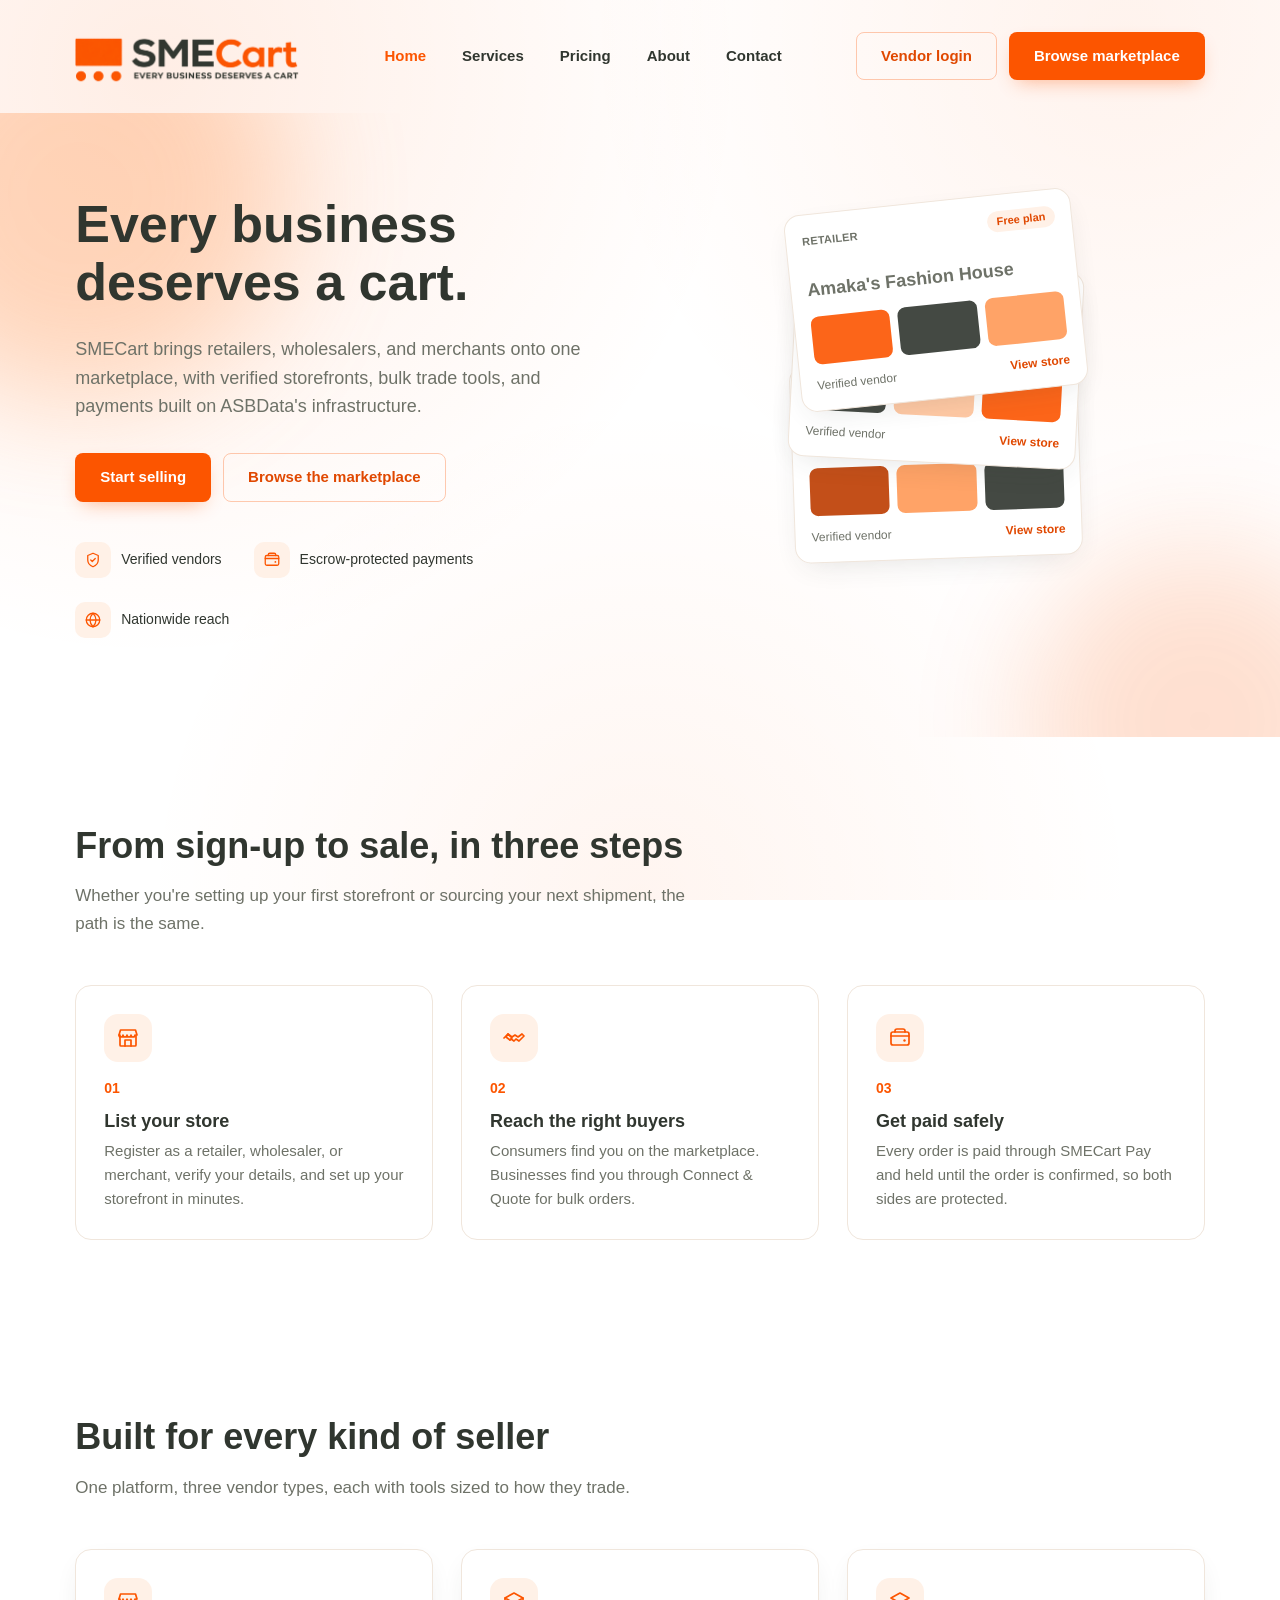
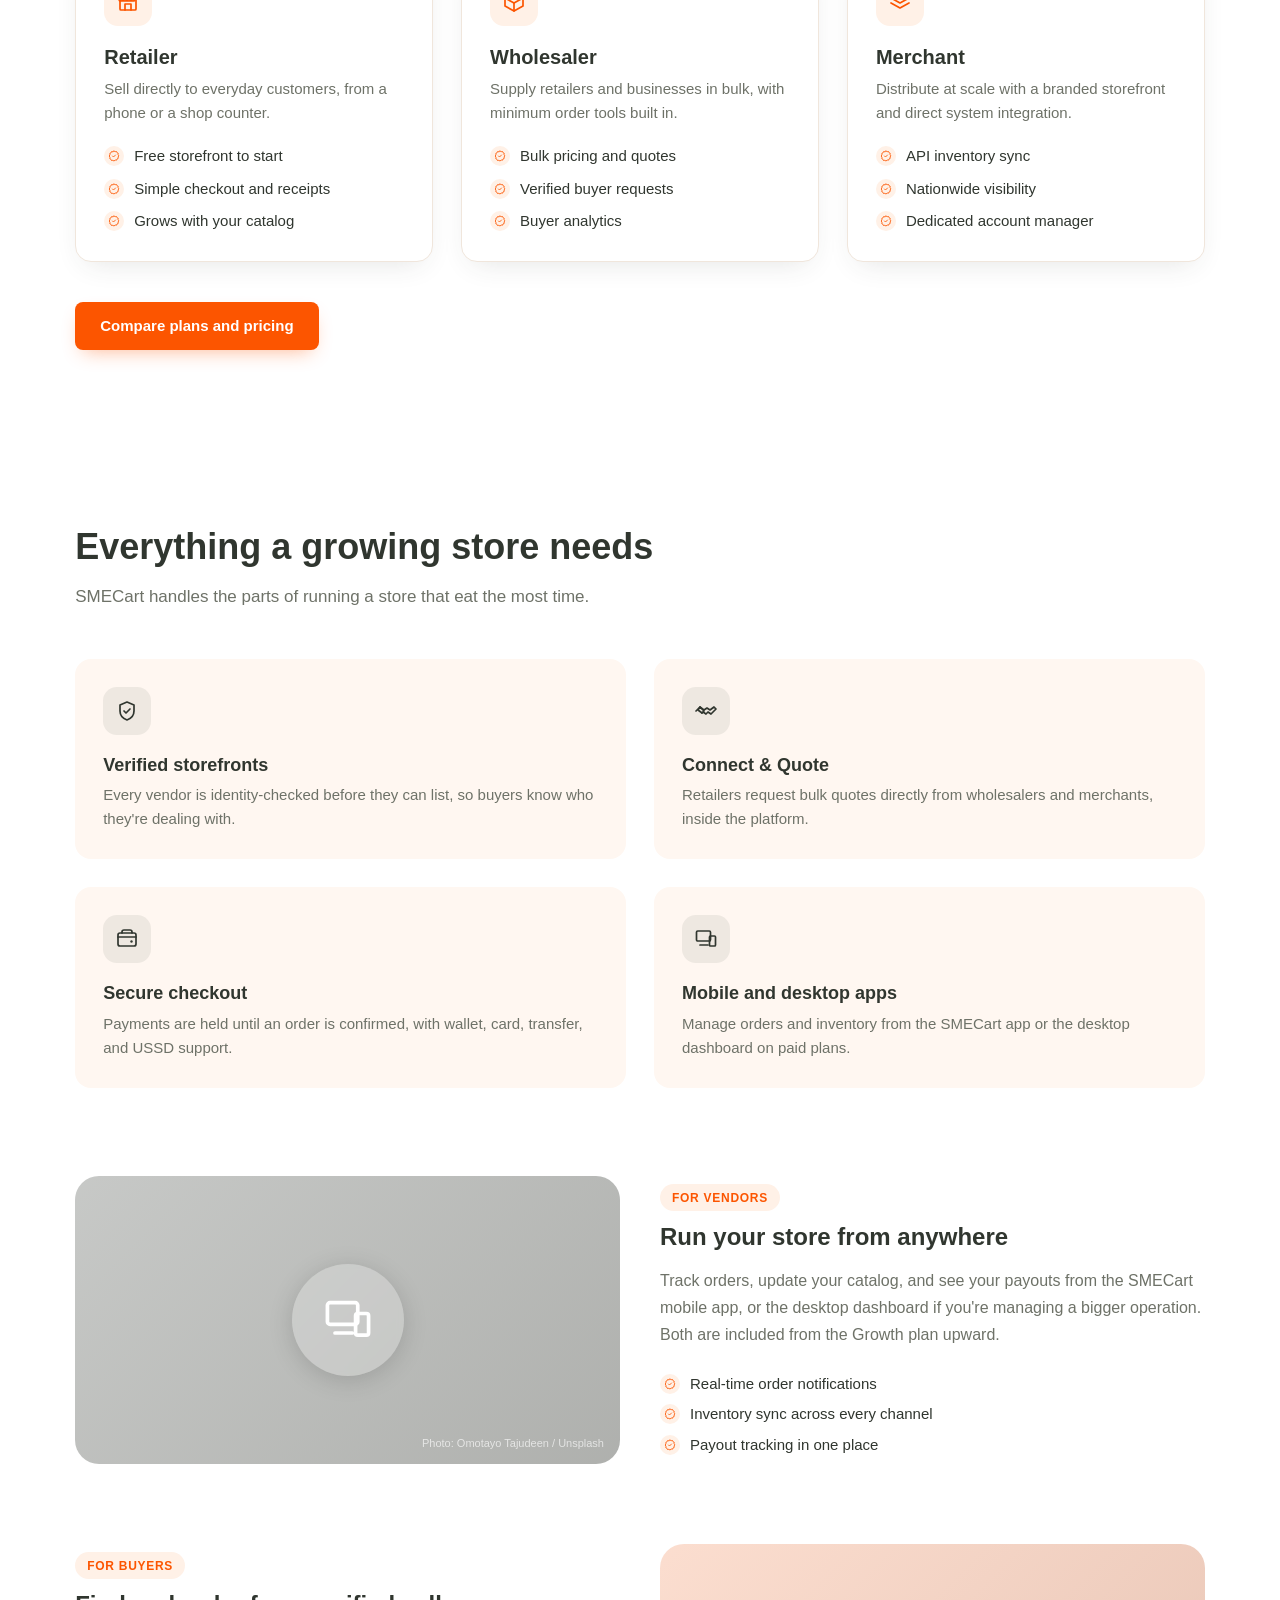
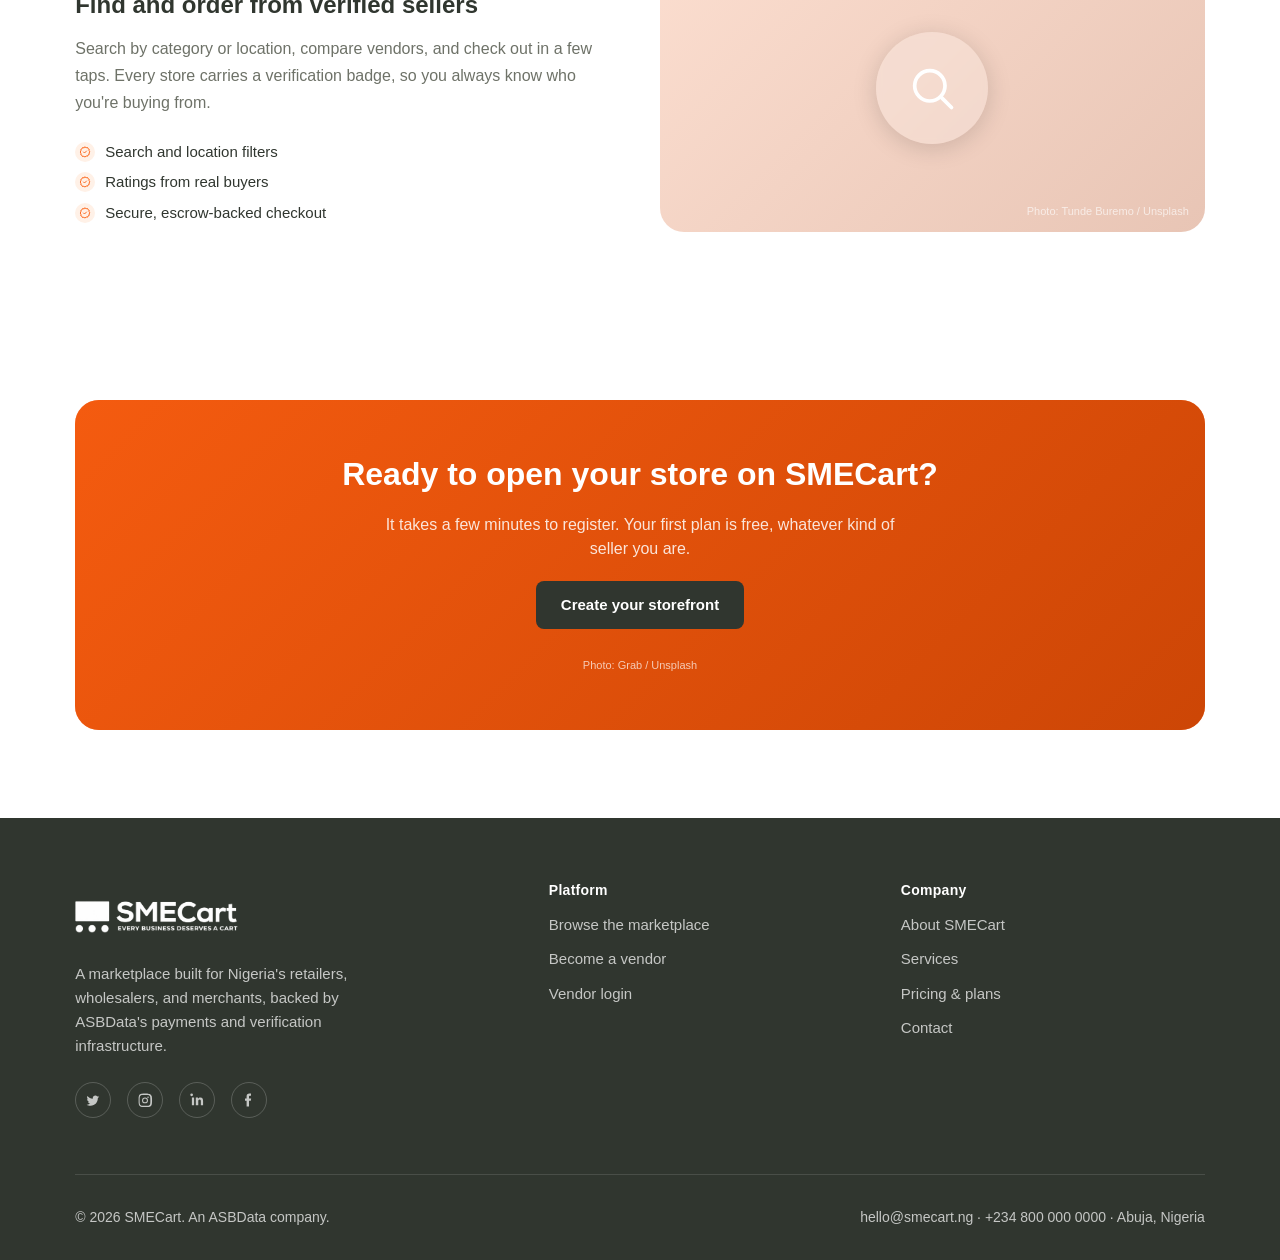
==== commit 9e7ee121: "Add files via upload" ====
--- a/index.html
+++ b/index.html
@@ -1,526 +1,270 @@
-<!DOCTYPE html>
+<!doctype html>
 <html lang="en">
 <head>
-<meta charset="UTF-8" />
-<meta name="viewport" content="width=device-width, initial-scale=1.0" />
-<title>ASBData Ghana | Instant MTN, AT & Telecel Data Bundles</title>
-<meta name="description" content="Buy MTN, AirtelTigo and Telecel data bundles instantly with Mobile Money. Apply to become an ASBData Ghana agent and earn commission on every sale." />
-<link rel="icon" href="assets/logo.png" />
-<link rel="stylesheet" href="css/styles.css" />
+  <meta charset="UTF-8" />
+  <meta name="viewport" content="width=device-width, initial-scale=1.0" />
+  <title>SMECart | Every Business Deserves a Cart</title>
+  <meta name="description" content="SMECart is a marketplace platform for Nigerian retailers, wholesalers, and merchants to sell, source, and grow, backed by ASBData's payments infrastructure." />
+  <link rel="icon" type="image/png" href="/assets/favicon.png" />
+  <link rel="stylesheet" href="/css/base.css" />
+  <link rel="stylesheet" href="/css/layout.css" />
+  <link rel="stylesheet" href="/css/components.css" />
+  <link rel="stylesheet" href="/css/icons.css" />
 </head>
-<body>
-
-<header class="nav">
-  <div class="nav-inner">
-    <a href="index.html" class="brand">
-      <img src="assets/logo.png" alt="ASBData Ghana" />
-    </a>
-    <nav class="nav-links">
-      <a href="#bundles">Data Bundles</a>
-      <a href="#how-it-works">How it Works</a>
-      <a href="#agents">Become an Agent</a>
-      <a href="#" id="nav-signin-link">Sign In</a>
-    </nav>
-    <div class="nav-actions">
-      <a href="agent-login.html" class="btn btn-ghost btn-sm">Agent Login</a>
-      <a href="#bundles" class="btn btn-primary btn-sm">Buy Data Now</a>
-    </div>
-    <button class="nav-toggle" aria-label="Toggle menu">
-      <span></span><span></span><span></span>
-    </button>
-  </div>
-</header>
-
-<section class="hero">
-  <div class="container hero-copy">
-    <h1>Buy data in <span class="grad-text">seconds</span>. Earn as an agent for life.</h1>
-    <p>ASBData Ghana delivers MTN, AirtelTigo and Telecel bundles instantly, and pays real commission to anyone who becomes an agent.</p>
-    <div class="hero-actions">
-      <a href="#bundles" class="btn btn-primary">Buy Data Now</a>
-      <a href="agent-register.html" class="btn btn-ghost">Become an Agent</a>
-    </div>
-    <div class="hero-trust">
-      <span><svg width="15" height="15" viewBox="0 0 24 24" fill="none"><path d="M20 6 9 17l-5-5" stroke="currentColor" stroke-width="2.4" stroke-linecap="round" stroke-linejoin="round"/></svg> <strong>24/7</strong>&nbsp;instant delivery</span>
-      <span><svg width="15" height="15" viewBox="0 0 24 24" fill="none"><path d="M20 6 9 17l-5-5" stroke="currentColor" stroke-width="2.4" stroke-linecap="round" stroke-linejoin="round"/></svg> <strong>3</strong>&nbsp;networks supported</span>
-      <span><svg width="15" height="15" viewBox="0 0 24 24" fill="none"><path d="M20 6 9 17l-5-5" stroke="currentColor" stroke-width="2.4" stroke-linecap="round" stroke-linejoin="round"/></svg> <strong>MoMo</strong>&nbsp;payments accepted</span>
-    </div>
-  </div>
-</section>
-
-<section class="section" id="bundles">
-  <div class="container">
-    <div class="section-head center">
-      <h2>Grab a data bundle</h2>
-      <p>Choose a network below, then buy straight from the card.</p>
-    </div>
-    <div class="shop-tabs" id="shop-tabs">
-      <button class="shop-tab active" data-network="mtn">MTN</button>
-      <button class="shop-tab" data-network="telecel">Telecel</button>
-      <button class="shop-tab" data-network="airteltigo">AirtelTigo</button>
-    </div>
-    <div class="bundle-shop-grid" id="bundle-grid"></div>
-  </div>
-</section>
-
-<!-- Buy modal -->
-<div class="modal-overlay" id="buy-modal">
-  <div class="modal-card">
-    <button class="modal-close" id="modal-close" aria-label="Close">&times;</button>
-
-    <!-- Step 1: bundle + recipient -->
-    <div class="modal-step" id="step-select">
-      <div class="modal-head">
-        <div class="modal-head-icon">
-          <svg width="20" height="20" viewBox="0 0 24 24" fill="none"><path d="M3 6h18M6 6l1.5 12a2 2 0 0 0 2 1.8h5a2 2 0 0 0 2-1.8L18 6M10 10v6M14 10v6" stroke="currentColor" stroke-width="1.8" stroke-linecap="round"/></svg>
-        </div>
+<body data-page="index">
+  <div id="navbar-placeholder"></div>
+
+  <main>
+    <section class="hero relative">
+      <div class="blob-field"><span class="blob blob--1"></span><span class="blob blob--2"></span></div>
+      <div class="container hero__grid z-1">
         <div>
-          <h3>Buy Data Bundle</h3>
-          <p class="modal-sub">Review your bundle, then continue to checkout</p>
-        </div>
-      </div>
-
-      <div class="select-summary">
-        <div class="ss-top">
-          <span class="ss-tag" id="ss-network-tag">MTN</span>
-          <span class="ss-label">Selected</span>
-        </div>
-        <div class="ss-row">
-          <select id="ss-bundle-select"></select>
-          <span class="ss-price" id="ss-price">GH₵0.00</span>
-        </div>
-      </div>
-
-      <div class="field">
-        <label for="buy-number">Recipient phone number</label>
-        <div class="input-check" id="number-check">
-          <input id="buy-number" type="tel" placeholder="024 000 0000" inputmode="numeric" />
-          <svg class="check-icon" width="18" height="18" viewBox="0 0 24 24" fill="none"><path d="M20 6 9 17l-5-5" stroke="currentColor" stroke-width="2.4" stroke-linecap="round" stroke-linejoin="round"/></svg>
-        </div>
-      </div>
-
-      <div class="info-box">
-        <svg width="18" height="18" viewBox="0 0 24 24" fill="none"><circle cx="12" cy="12" r="9" stroke="currentColor" stroke-width="1.6"/><path d="M12 8v5M12 16h.01" stroke="currentColor" stroke-width="1.8" stroke-linecap="round"/></svg>
-        <div>
-          <strong>Account required</strong>
-          <p>Log in or create a free account so we can confirm your order and deliver it instantly.</p>
-        </div>
-      </div>
-
-      <button type="button" class="btn btn-primary btn-block" id="to-confirm-btn">Continue</button>
-    </div>
-
-    <!-- Step 2: confirm order -->
-    <div class="modal-step" id="step-confirm" hidden>
-      <h3>Confirm your order</h3>
-      <p class="modal-sub">Make sure everything looks right before you continue.</p>
-
-      <div class="confirm-pill">
-        <span id="cf-tag">MTN</span>
-        <span id="cf-size">2GB</span>
-      </div>
-
-      <div class="confirm-rows">
-        <div class="cf-row"><span>Recipient</span><strong id="cf-number">-</strong></div>
-        <div class="cf-row"><span>Network</span><strong id="cf-network">-</strong></div>
-        <div class="cf-row"><span>Bundle</span><strong id="cf-bundle">-</strong></div>
-      </div>
-      <div class="cf-total"><span>Total</span><strong id="cf-total">GH₵0.00</strong></div>
-
-      <p class="confirm-warning">Check the recipient number carefully. Data sent to the wrong number <strong>cannot be reversed or refunded</strong>.</p>
-
-      <div class="modal-actions">
-        <button type="button" class="btn btn-ghost" id="back-to-select">Back</button>
-        <button type="button" class="btn btn-primary" id="confirm-continue-btn">Confirm &amp; Continue</button>
-      </div>
-    </div>
-  </div>
-</div>
-
-<!-- Sign in modal (customers) -->
-<div class="modal-overlay" id="signin-modal">
-  <div class="modal-card">
-    <button class="modal-close" id="signin-close" aria-label="Close">&times;</button>
-    <div class="modal-head">
-      <div class="modal-head-icon">
-        <svg width="20" height="20" viewBox="0 0 24 24" fill="none"><circle cx="12" cy="8" r="3.2" stroke="currentColor" stroke-width="1.6"/><path d="M5 20c1-3.5 4-5 7-5s6 1.5 7 5" stroke="currentColor" stroke-width="1.6" stroke-linecap="round"/></svg>
-      </div>
-      <div>
-        <h3>Log in</h3>
-        <p class="modal-sub" id="signin-sub">Welcome back to ASBData Ghana.</p>
-      </div>
-    </div>
-    <div id="signin-message" class="form-message"></div>
-    <form id="signin-form">
-      <div class="field">
-        <label for="signin-id">Phone number or email</label>
-        <input id="signin-id" type="text" placeholder="024 000 0000 or you@example.com" required />
-      </div>
-      <div class="field">
-        <label for="signin-password">Password</label>
-        <input id="signin-password" type="password" placeholder="••••••••" required />
-      </div>
-      <button type="submit" class="btn btn-primary btn-block">Log In</button>
-    </form>
-    <p class="form-foot">New here? <a href="customer-register.html">Create an account</a></p>
-  </div>
-</div>
-
-<section class="section section-soft" id="how-it-works">
-  <div class="container">
-    <div class="section-head">
-      <h2>How it works</h2>
-      <p>Three steps between you and a full data bundle.</p>
-    </div>
-    <div class="steps">
-      <div class="step-card">
-        <span class="step-num">1</span>
-        <h3>Choose your bundle</h3>
-        <p>Select a network and a bundle size that fits what you need.</p>
-      </div>
-      <div class="step-card">
-        <span class="step-num">2</span>
-        <h3>Enter the number & pay</h3>
-        <p>Type in the phone number to top up and pay securely with Mobile Money.</p>
-      </div>
-      <div class="step-card">
-        <span class="step-num">3</span>
-        <h3>Get connected</h3>
-        <p>Your data lands on the number within moments, day or night.</p>
-      </div>
-    </div>
-  </div>
-</section>
-
-<section class="section" id="agents">
-  <div class="container">
-    <div class="agent-section">
-      <div>
-        <h2>Turn data into your own small business</h2>
-        <p>Apply once, get approved, and start reselling MTN, AT and Telecel bundles from your own agent wallet. No shop or stock required.</p>
-        <ul class="agent-benefits">
-          <li>
-            <svg width="18" height="18" viewBox="0 0 24 24" fill="none"><path d="M20 6 9 17l-5-5" stroke="currentColor" stroke-width="2" stroke-linecap="round" stroke-linejoin="round"/></svg>
-            Commission on every bundle you sell
-          </li>
-          <li>
-            <svg width="18" height="18" viewBox="0 0 24 24" fill="none"><path d="M20 6 9 17l-5-5" stroke="currentColor" stroke-width="2" stroke-linecap="round" stroke-linejoin="round"/></svg>
-            Your own wallet, top up anytime with MoMo
-          </li>
-          <li>
-            <svg width="18" height="18" viewBox="0 0 24 24" fill="none"><path d="M20 6 9 17l-5-5" stroke="currentColor" stroke-width="2" stroke-linecap="round" stroke-linejoin="round"/></svg>
-            A dashboard to track sales, commission and payouts
-          </li>
-        </ul>
-        <div class="agent-actions">
-          <a href="agent-register.html" class="btn btn-primary">Apply to Become an Agent</a>
-          <a href="agent-login.html" class="btn btn-ghost">I'm already an agent</a>
-        </div>
-      </div>
-      <div class="agent-panel">
-        <svg class="agent-illustration" viewBox="0 0 320 360" xmlns="http://www.w3.org/2000/svg">
-          <defs>
-            <linearGradient id="shirtGrad" x1="0" y1="0" x2="1" y2="1">
-              <stop offset="0" stop-color="#8FE0FA"/>
-              <stop offset="1" stop-color="#2A2FA0"/>
-            </linearGradient>
-          </defs>
-          <circle cx="160" cy="180" r="150" fill="rgba(255,255,255,0.10)"/>
-          <circle cx="160" cy="180" r="112" fill="rgba(255,255,255,0.08)"/>
-
-          <g fill="#EAFBFF">
-            <path d="M250 76 l4 10 10 4 -10 4 -4 10 -4 -10 -10 -4 10 -4 Z"/>
-            <path d="M66 128 l3 7 7 3 -7 3 -3 7 -3 -7 -7 -3 7 -3 Z"/>
-            <path d="M92 86 l2.5 6 6 2.5 -6 2.5 -2.5 6 -2.5 -6 -6 -2.5 6 -2.5 Z"/>
-          </g>
-
-          <path d="M118 208 C95 200 78 165 88 128 C92 113 108 108 116 118 C124 128 118 150 122 168 C126 186 132 200 118 208 Z" fill="#C98457"/>
-          <circle cx="92" cy="120" r="16" fill="#C98457"/>
-
-          <path d="M204 210 C222 196 232 160 226 128 C223 112 206 108 199 120 C192 132 200 152 196 170 C192 188 188 202 204 210 Z" fill="#C98457"/>
-          <circle cx="222" cy="118" r="14" fill="#C98457"/>
-
-          <g transform="rotate(-14 222 96)">
-            <rect x="203" y="66" width="38" height="64" rx="8" fill="#0C1B2E"/>
-            <rect x="207" y="72" width="30" height="46" rx="3" fill="#5FCFF5"/>
-            <rect x="212" y="80" width="20" height="3" rx="1.5" fill="#ffffff"/>
-            <rect x="212" y="88" width="14" height="3" rx="1.5" fill="#ffffff"/>
-          </g>
-
-          <rect x="98" y="196" width="124" height="130" rx="42" fill="url(#shirtGrad)"/>
-          <rect x="145" y="168" width="30" height="26" fill="#C98457"/>
-          <circle cx="160" cy="140" r="44" fill="#C98457"/>
-          <path d="M116 132 C112 96 130 74 160 74 C190 74 208 96 204 132 C198 118 186 108 160 108 C134 108 122 118 116 132 Z" fill="#20130C"/>
-          <circle cx="145" cy="140" r="4.5" fill="#0C1B2E"/>
-          <circle cx="176" cy="140" r="4.5" fill="#0C1B2E"/>
-          <path d="M142 156 Q160 172 178 156" stroke="#0C1B2E" stroke-width="4" fill="none" stroke-linecap="round"/>
-
-          <g transform="translate(70,192)">
-            <circle cx="0" cy="0" r="17" fill="#FFDE59" stroke="#F2B705" stroke-width="2"/>
-            <text x="0" y="6" font-family="'Plus Jakarta Sans', sans-serif" font-size="16" font-weight="700" text-anchor="middle" fill="#5A4300">₵</text>
-          </g>
-        </svg>
-        <p class="agent-caption">
-          "I made my first sale in minutes!"
-          <span>Agents start earning commission from day one.</span>
-        </p>
-      </div>
-    </div>
-  </div>
-</section>
-
-<footer class="footer">
-  <div class="container">
-    <div class="footer-grid">
-      <div class="footer-brand">
-        <div class="brand" style="margin-bottom:14px;">
-          <img src="assets/logo.png" alt="ASBData Ghana" style="height:52px;" />
-        </div>
-        <p>Instant data bundles for MTN, AirtelTigo and Telecel, plus an agent program for anyone who wants to resell data in Ghana.</p>
-        <div class="network-tags">
-          <span>MTN</span><span>AT</span><span>Telecel</span>
-        </div>
-      </div>
-      <div class="footer-col">
-        <h5>Company</h5>
-        <ul>
-          <li><a href="#bundles">Data Bundles</a></li>
-          <li><a href="#how-it-works">How it Works</a></li>
-          <li><a href="#agents">Become an Agent</a></li>
-        </ul>
-      </div>
-      <div class="footer-col">
-        <h5>Account</h5>
-        <ul>
-          <li><a href="index.html#signin">Sign In</a></li>
-          <li><a href="customer-register.html">Create Account</a></li>
-          <li><a href="agent-login.html">Agent Login</a></li>
-          <li><a href="agent-register.html">Agent Application</a></li>
-        </ul>
-      </div>
-      <div class="footer-col">
-        <h5>Contact</h5>
-        <ul>
-          <li><a href="tel:+233000000000">+233 00 000 0000</a></li>
-          <li><a href="mailto:hello@asbdataghana.com">hello@asbdataghana.com</a></li>
-          <li>Accra, Ghana</li>
-        </ul>
-      </div>
-    </div>
-    <div class="footer-bottom">
-      <span>© 2026 ASBData Ghana. All rights reserved.</span>
-      <span>Payments secured via Mobile Money</span>
-    </div>
-  </div>
-</footer>
-
-<script src="js/main.js"></script>
-<script>
-  const bundleData = {
-    mtn: [
-      { size: '1GB', price: 6 }, { size: '2GB', price: 12 }, { size: '3GB', price: 17 },
-      { size: '4GB', price: 22 }, { size: '5GB', price: 26 }, { size: '6GB', price: 31 },
-      { size: '8GB', price: 40 }, { size: '10GB', price: 48 }, { size: '15GB', price: 70 },
-      { size: '20GB', price: 90 }, { size: '25GB', price: 110 }, { size: '30GB', price: 130 },
-    ],
-    telecel: [
-      { size: '2GB', price: 11 }, { size: '3GB', price: 16 }, { size: '5GB', price: 24 },
-      { size: '7GB', price: 32 }, { size: '10GB', price: 44 }, { size: '12GB', price: 52 },
-      { size: '15GB', price: 58 }, { size: '20GB', price: 74 },
-    ],
-    airteltigo: [
-      { size: '1GB', price: 6 }, { size: '2GB', price: 12 }, { size: '3GB', price: 18 },
-      { size: '4GB', price: 21 }, { size: '5GB', price: 25 }, { size: '6GB', price: 33 },
-      { size: '7GB', price: 38 }, { size: '8GB', price: 38 }, { size: '10GB', price: 47 },
-      { size: '12GB', price: 60 }, { size: '15GB', price: 75 }, { size: '20GB', price: 77.7 },
-    ],
-  };
-
-  const networkMeta = {
-    mtn: { tag: 'MTN', headClass: 'head-mtn', fullName: 'MTN' },
-    telecel: { tag: 'TL', headClass: 'head-telecel', fullName: 'Telecel' },
-    airteltigo: { tag: 'AT', headClass: 'head-airteltigo', fullName: 'AirtelTigo' },
-  };
-
-  const cartIcon = '<svg width="16" height="16" viewBox="0 0 24 24" fill="none"><path d="M3 6h18M6 6l1.5 12a2 2 0 0 0 2 1.8h5a2 2 0 0 0 2-1.8L18 6M10 10v6M14 10v6" stroke="currentColor" stroke-width="1.8" stroke-linecap="round"/></svg>';
-
-  const grid = document.getElementById('bundle-grid');
-  const tabs = document.querySelectorAll('#shop-tabs .shop-tab');
-
-  function renderBundles(network) {
-    const meta = networkMeta[network];
-    grid.innerHTML = bundleData[network].map(b => `
-      <div class="bundle-card">
-        <div class="bundle-card-head ${meta.headClass}">
-          <span class="net-tag">${meta.tag}</span>
-          <span class="size">${b.size}</span>
-        </div>
-        <div class="bundle-card-body">
-          <span class="expiry-pill">Non expiry</span>
-          <div class="bundle-price">GH₵${b.price.toFixed(2)}</div>
-          <button type="button" class="buy-btn" data-network="${network}" data-size="${b.size}" data-price="${b.price}">
-            ${cartIcon} Buy Now
-          </button>
-        </div>
-      </div>
-    `).join('');
-  }
-
-  tabs.forEach(tab => {
-    tab.addEventListener('click', () => {
-      tabs.forEach(t => t.classList.remove('active'));
-      tab.classList.add('active');
-      renderBundles(tab.dataset.network);
-    });
-  });
-
-  renderBundles('mtn');
-
-  // Buy modal
-  const modal = document.getElementById('buy-modal');
-  const modalClose = document.getElementById('modal-close');
-  const steps = {
-    select: document.getElementById('step-select'),
-    confirm: document.getElementById('step-confirm'),
-  };
-
-  const ssTag = document.getElementById('ss-network-tag');
-  const ssSelect = document.getElementById('ss-bundle-select');
-  const ssPrice = document.getElementById('ss-price');
-  const numberInput = document.getElementById('buy-number');
-  const numberCheck = document.getElementById('number-check');
-  const toConfirmBtn = document.getElementById('to-confirm-btn');
-
-  let activeNetwork = 'mtn';
-
-  function showStep(name) {
-    Object.entries(steps).forEach(([key, el]) => { el.hidden = key !== name; });
-  }
-
-  function fillBundleSelect(network) {
-    ssSelect.innerHTML = bundleData[network].map((b, i) =>
-      `<option value="${b.price}" data-size="${b.size}" ${i === 1 ? 'selected' : ''}>${b.size}</option>`
-    ).join('');
-    updatePrice();
-  }
-
-  function updatePrice() {
-    const opt = ssSelect.options[ssSelect.selectedIndex];
-    ssPrice.textContent = `GH₵${parseFloat(opt.value).toFixed(2)}`;
-  }
-
-  ssSelect.addEventListener('change', updatePrice);
-
-  numberInput.addEventListener('input', () => {
-    const digits = numberInput.value.replace(/\D/g, '');
-    numberCheck.classList.toggle('valid', digits.length >= 9);
-  });
-
-  grid.addEventListener('click', (e) => {
-    const btn = e.target.closest('.buy-btn');
-    if (!btn) return;
-    activeNetwork = btn.dataset.network;
-    ssTag.textContent = networkMeta[activeNetwork].tag;
-    fillBundleSelect(activeNetwork);
-    numberInput.value = '';
-    numberCheck.classList.remove('valid');
-    showStep('select');
-    modal.classList.add('open');
-  });
-
-  function closeModal() { modal.classList.remove('open'); }
-  modalClose.addEventListener('click', closeModal);
-  modal.addEventListener('click', (e) => { if (e.target === modal) closeModal(); });
-
-  function populateConfirm(order) {
-    document.getElementById('cf-tag').textContent = order.networkTag;
-    document.getElementById('cf-size').textContent = order.size;
-    document.getElementById('cf-number').textContent = order.number;
-    document.getElementById('cf-network').textContent = order.networkName;
-    document.getElementById('cf-bundle').textContent = `${order.size} · Non expiry`;
-    document.getElementById('cf-total').textContent = `GH₵${order.price.toFixed(2)}`;
-  }
-
-  // Step 1: pick a network/bundle/number, then continue
-  toConfirmBtn.addEventListener('click', () => {
-    if (numberInput.value.replace(/\D/g, '').length < 9) {
-      numberInput.focus();
-      return;
-    }
-    const opt = ssSelect.options[ssSelect.selectedIndex];
-    const meta = networkMeta[activeNetwork];
-    const order = {
-      networkTag: meta.tag,
-      networkName: meta.fullName,
-      size: opt.dataset.size,
-      price: parseFloat(opt.value),
-      number: numberInput.value,
-    };
-    sessionStorage.setItem('asb_order', JSON.stringify(order));
-
-    if (localStorage.getItem('asb_user')) {
-      populateConfirm(order);
-      showStep('confirm');
-    } else {
-      closeModal();
-      openSignin({ returnToConfirm: true });
-    }
-  });
-
-  document.getElementById('back-to-select').addEventListener('click', () => showStep('select'));
-
-  // Step 2: confirm order, already logged in by this point -> straight to checkout
-  document.getElementById('confirm-continue-btn').addEventListener('click', () => {
-    window.location.href = 'checkout.html';
-  });
-
-  // ===== Sign in modal (nav link + buy-flow login gate) =====
-  const signinModal = document.getElementById('signin-modal');
-  const signinClose = document.getElementById('signin-close');
-  const signinSub = document.getElementById('signin-sub');
-  const signinForm = document.getElementById('signin-form');
-  const signinMessage = document.getElementById('signin-message');
-  let signinContext = null;
-
-  function openSignin(context) {
-    signinContext = context || null;
-    signinSub.textContent = signinContext && signinContext.returnToConfirm
-      ? 'Your order is saved. Log in to continue.'
-      : 'Welcome back to ASBData Ghana.';
-    signinMessage.classList.remove('show');
-    signinForm.reset();
-    signinModal.classList.add('open');
-  }
-  function closeSignin() { signinModal.classList.remove('open'); }
-
-  document.getElementById('nav-signin-link').addEventListener('click', (e) => {
-    e.preventDefault();
-    openSignin(null);
-  });
-  signinClose.addEventListener('click', closeSignin);
-  signinModal.addEventListener('click', (e) => { if (e.target === signinModal) closeSignin(); });
-
-  signinForm.addEventListener('submit', (e) => {
-    e.preventDefault();
-    localStorage.setItem('asb_user', JSON.stringify({ id: document.getElementById('signin-id').value }));
-    signinMessage.textContent = 'Logged in. Continuing…';
-    signinMessage.classList.add('show', 'success');
-    setTimeout(() => {
-      closeSignin();
-      if (signinContext && signinContext.returnToConfirm) {
-        const order = JSON.parse(sessionStorage.getItem('asb_order') || 'null');
-        if (order) {
-          populateConfirm(order);
-          modal.classList.add('open');
-          showStep('confirm');
-        }
-      }
-    }, 800);
-  });
-
-  if (window.location.hash === '#signin') {
-    openSignin(null);
-    history.replaceState(null, '', window.location.pathname);
-  }
-</script>
+          <h1>Every business deserves a cart.</h1>
+          <p>SMECart brings retailers, wholesalers, and merchants onto one marketplace, with verified storefronts, bulk trade tools, and payments built on ASBData's infrastructure.</p>
+          <div class="hero__actions">
+            <a class="btn btn--primary" data-external="vendorSignup">Start selling</a>
+            <a class="btn btn--ghost" data-external="marketplace">Browse the marketplace</a>
+          </div>
+          <div class="trust-strip">
+            <div class="trust-strip__item">
+              <span class="icon-badge icon-badge--orange icon-badge--sm" data-icon="shield"></span>
+              <span>Verified vendors</span>
+            </div>
+            <div class="trust-strip__item">
+              <span class="icon-badge icon-badge--orange icon-badge--sm" data-icon="wallet"></span>
+              <span>Escrow-protected payments</span>
+            </div>
+            <div class="trust-strip__item">
+              <span class="icon-badge icon-badge--orange icon-badge--sm" data-icon="globe"></span>
+              <span>Nationwide reach</span>
+            </div>
+          </div>
+        </div>
+
+        <div class="collage" aria-hidden="true">
+          <div class="store-card store-card--1">
+            <div class="store-card__top">
+              <span class="store-card__category">Retailer</span>
+              <span class="store-card__tag">Free plan</span>
+            </div>
+            <p class="store-card__name">Amaka's Fashion House</p>
+            <div class="store-card__swatches">
+              <span style="background:#FC5500"></span>
+              <span style="background:#30362F"></span>
+              <span style="background:#FF9A57"></span>
+            </div>
+            <div class="store-card__footer">
+              <span>Verified vendor</span>
+              <strong>View store</strong>
+            </div>
+          </div>
+
+          <div class="store-card store-card--2">
+            <div class="store-card__top">
+              <span class="store-card__category">Wholesaler</span>
+              <span class="store-card__tag">Growth plan</span>
+            </div>
+            <p class="store-card__name">Bello Wholesale Foods</p>
+            <div class="store-card__swatches">
+              <span style="background:#30362F"></span>
+              <span style="background:#FFC49B"></span>
+              <span style="background:#FC5500"></span>
+            </div>
+            <div class="store-card__footer">
+              <span>Verified vendor</span>
+              <strong>View store</strong>
+            </div>
+          </div>
+
+          <div class="store-card store-card--3">
+            <div class="store-card__top">
+              <span class="store-card__category">Merchant</span>
+              <span class="store-card__tag">Enterprise</span>
+            </div>
+            <p class="store-card__name">TechHub Electronics</p>
+            <div class="store-card__swatches">
+              <span style="background:#BD3C00"></span>
+              <span style="background:#FF9A57"></span>
+              <span style="background:#30362F"></span>
+            </div>
+            <div class="store-card__footer">
+              <span>Verified vendor</span>
+              <strong>View store</strong>
+            </div>
+          </div>
+        </div>
+      </div>
+    </section>
+
+    <section class="section">
+      <div class="container">
+        <div class="section-heading">
+          <h2>From sign-up to sale, in three steps</h2>
+          <p>Whether you're setting up your first storefront or sourcing your next shipment, the path is the same.</p>
+        </div>
+
+        <div class="grid grid--3" style="margin-top:3rem">
+          <div class="step-card">
+            <span class="icon-badge icon-badge--orange" data-icon="storefront"></span>
+            <span class="step-card__number">01</span>
+            <h3>List your store</h3>
+            <p>Register as a retailer, wholesaler, or merchant, verify your details, and set up your storefront in minutes.</p>
+          </div>
+          <div class="step-card">
+            <span class="icon-badge icon-badge--orange" data-icon="handshake"></span>
+            <span class="step-card__number">02</span>
+            <h3>Reach the right buyers</h3>
+            <p>Consumers find you on the marketplace. Businesses find you through Connect &amp; Quote for bulk orders.</p>
+          </div>
+          <div class="step-card">
+            <span class="icon-badge icon-badge--orange" data-icon="wallet"></span>
+            <span class="step-card__number">03</span>
+            <h3>Get paid safely</h3>
+            <p>Every order is paid through SMECart Pay and held until the order is confirmed, so both sides are protected.</p>
+          </div>
+        </div>
+      </div>
+    </section>
+
+    <section class="section">
+      <div class="container">
+        <div class="section-heading">
+          <h2>Built for every kind of seller</h2>
+          <p>One platform, three vendor types, each with tools sized to how they trade.</p>
+        </div>
+
+        <div class="grid grid--3" style="margin-top:3rem">
+          <div class="segment-card">
+            <span class="icon-badge icon-badge--orange" data-icon="storefront"></span>
+            <h3>Retailer</h3>
+            <p>Sell directly to everyday customers, from a phone or a shop counter.</p>
+            <ul>
+              <li><span class="icon-check" data-icon="badgeCheck"></span>Free storefront to start</li>
+              <li><span class="icon-check" data-icon="badgeCheck"></span>Simple checkout and receipts</li>
+              <li><span class="icon-check" data-icon="badgeCheck"></span>Grows with your catalog</li>
+            </ul>
+          </div>
+          <div class="segment-card">
+            <span class="icon-badge icon-badge--orange" data-icon="bulk"></span>
+            <h3>Wholesaler</h3>
+            <p>Supply retailers and businesses in bulk, with minimum order tools built in.</p>
+            <ul>
+              <li><span class="icon-check" data-icon="badgeCheck"></span>Bulk pricing and quotes</li>
+              <li><span class="icon-check" data-icon="badgeCheck"></span>Verified buyer requests</li>
+              <li><span class="icon-check" data-icon="badgeCheck"></span>Buyer analytics</li>
+            </ul>
+          </div>
+          <div class="segment-card">
+            <span class="icon-badge icon-badge--orange" data-icon="layers"></span>
+            <h3>Merchant</h3>
+            <p>Distribute at scale with a branded storefront and direct system integration.</p>
+            <ul>
+              <li><span class="icon-check" data-icon="badgeCheck"></span>API inventory sync</li>
+              <li><span class="icon-check" data-icon="badgeCheck"></span>Nationwide visibility</li>
+              <li><span class="icon-check" data-icon="badgeCheck"></span>Dedicated account manager</li>
+            </ul>
+          </div>
+        </div>
+
+        <div style="margin-top:2.5rem">
+          <a class="btn btn--primary" href="/pricing.html">Compare plans and pricing</a>
+        </div>
+      </div>
+    </section>
+
+    <section class="section">
+      <div class="container">
+        <div class="section-heading">
+          <h2>Everything a growing store needs</h2>
+          <p>SMECart handles the parts of running a store that eat the most time.</p>
+        </div>
+
+        <div class="grid grid--2" style="margin-top:3rem">
+          <div class="feature-card">
+            <span class="icon-badge icon-badge--dark" data-icon="shield"></span>
+            <h3>Verified storefronts</h3>
+            <p>Every vendor is identity-checked before they can list, so buyers know who they're dealing with.</p>
+          </div>
+          <div class="feature-card">
+            <span class="icon-badge icon-badge--dark" data-icon="handshake"></span>
+            <h3>Connect &amp; Quote</h3>
+            <p>Retailers request bulk quotes directly from wholesalers and merchants, inside the platform.</p>
+          </div>
+          <div class="feature-card">
+            <span class="icon-badge icon-badge--dark" data-icon="wallet"></span>
+            <h3>Secure checkout</h3>
+            <p>Payments are held until an order is confirmed, with wallet, card, transfer, and USSD support.</p>
+          </div>
+          <div class="feature-card">
+            <span class="icon-badge icon-badge--dark" data-icon="devices"></span>
+            <h3>Mobile and desktop apps</h3>
+            <p>Manage orders and inventory from the SMECart app or the desktop dashboard on paid plans.</p>
+          </div>
+        </div>
+      </div>
+    </section>
+
+    <section class="section" style="padding-top:0">
+      <div class="container">
+        <div class="showcase-grid">
+          <div class="illustration illustration--dark illustration--photo" style="background-image:url('https://images.unsplash.com/photo-1585540083814-ea6ee8af9e4f?fm=jpg&q=70&w=1200&auto=format&fit=crop')">
+            <div class="illustration__icon" data-icon="devices"></div>
+            <span class="illustration__credit">Photo: Omotayo Tajudeen / Unsplash</span>
+          </div>
+          <div>
+            <span class="eyebrow">For vendors</span>
+            <h2 style="margin-top:0.75rem">Run your store from anywhere</h2>
+            <p style="margin-top:1rem;color:var(--slate);line-height:1.7">
+              Track orders, update your catalog, and see your payouts from the SMECart
+              mobile app, or the desktop dashboard if you're managing a bigger operation.
+              Both are included from the Growth plan upward.
+            </p>
+            <ul class="detail-list" style="margin-top:1.5rem">
+              <li><span class="icon-check" data-icon="badgeCheck"></span>Real-time order notifications</li>
+              <li><span class="icon-check" data-icon="badgeCheck"></span>Inventory sync across every channel</li>
+              <li><span class="icon-check" data-icon="badgeCheck"></span>Payout tracking in one place</li>
+            </ul>
+          </div>
+        </div>
+
+        <div class="showcase-grid showcase-grid--reverse">
+          <div>
+            <span class="eyebrow">For buyers</span>
+            <h2 style="margin-top:0.75rem">Find and order from verified sellers</h2>
+            <p style="margin-top:1rem;color:var(--slate);line-height:1.7">
+              Search by category or location, compare vendors, and check out in a few taps.
+              Every store carries a verification badge, so you always know who you're
+              buying from.
+            </p>
+            <ul class="detail-list" style="margin-top:1.5rem">
+              <li><span class="icon-check" data-icon="badgeCheck"></span>Search and location filters</li>
+              <li><span class="icon-check" data-icon="badgeCheck"></span>Ratings from real buyers</li>
+              <li><span class="icon-check" data-icon="badgeCheck"></span>Secure, escrow-backed checkout</li>
+            </ul>
+          </div>
+          <div class="illustration illustration--orange illustration--photo" style="background-image:url('https://images.unsplash.com/photo-1734255026082-82fdc81991f0?fm=jpg&q=70&w=1200&auto=format&fit=crop')">
+            <div class="illustration__icon" data-icon="search"></div>
+            <span class="illustration__credit">Photo: Tunde Buremo / Unsplash</span>
+          </div>
+        </div>
+      </div>
+    </section>
+
+    <section class="section" style="padding-top:0">
+      <div class="container">
+        <div class="cta-banner cta-banner--orange cta-banner--photo" style="background-image:url('https://images.unsplash.com/photo-1695654390723-479197a8c4a3?fm=jpg&q=70&w=1400&auto=format&fit=crop')">
+          <h2>Ready to open your store on SMECart?</h2>
+          <p>It takes a few minutes to register. Your first plan is free, whatever kind of seller you are.</p>
+          <a class="btn btn--secondary" data-external="vendorSignup">Create your storefront</a>
+          <span class="illustration__credit" style="position:static;display:block;margin-top:0.5rem;color:rgba(255,255,255,0.7)">Photo: Grab / Unsplash</span>
+        </div>
+      </div>
+    </section>
+  </main>
+
+  <div id="footer-placeholder"></div>
+
+  <script type="module" src="/js/include.js"></script>
+  <script type="module" src="/js/icons.js"></script>
 </body>
 </html>
--- a/css/base.css
+++ b/css/base.css
@@ -0,0 +1,205 @@
+/* ===== Design tokens ===== */
+:root {
+  --dark-500: #30362F;
+  --dark-700: #20241C;
+
+  --orange-50: #FFF1E7;
+  --orange-100: #FFE1CC;
+  --orange-300: #FF9A57;
+  --orange-500: #FC5500;
+  --orange-600: #E04800;
+  --orange-700: #BD3C00;
+
+  --ink: #30362F;
+  --slate: #6E7268;
+  --mist: #FFF7F1;
+  --line: #F0E6DC;
+  --white: #FFFFFF;
+
+  --font-display: -apple-system, BlinkMacSystemFont, "Segoe UI", Roboto, Helvetica, Arial, sans-serif, "Apple Color Emoji", "Segoe UI Emoji";
+  --font-body: -apple-system, BlinkMacSystemFont, "Segoe UI", Roboto, Helvetica, Arial, sans-serif, "Apple Color Emoji", "Segoe UI Emoji";
+
+  --container-width: 1440px;
+  --radius-lg: 1rem;
+  --radius-button: 0.5rem;
+  --radius-full: 999px;
+  --shadow-md: 0 10px 30px -12px rgba(48, 54, 47, 0.16);
+  --shadow-lg: 0 24px 60px -20px rgba(48, 54, 47, 0.26);
+}
+
+/* ===== Reset ===== */
+*,
+*::before,
+*::after {
+  box-sizing: border-box;
+}
+
+html {
+  scroll-behavior: smooth;
+}
+
+body {
+  margin: 0;
+  font-family: var(--font-body);
+  color: var(--ink);
+  line-height: 1.5;
+  -webkit-font-smoothing: antialiased;
+
+  /* Single, persistent gradient background for the whole site (not just
+     the hero). Fixed attachment keeps the tint consistent as the page
+     scrolls, rather than stretching/fading out on tall pages. */
+  background-color: #FFFFFF;
+  background-image:
+    radial-gradient(circle at 12% 8%, rgba(252, 85, 0, 0.10) 0%, transparent 42%),
+    radial-gradient(circle at 88% 4%, rgba(252, 85, 0, 0.07) 0%, transparent 38%),
+    radial-gradient(circle at 50% 100%, rgba(252, 85, 0, 0.06) 0%, transparent 45%);
+  background-attachment: fixed;
+  background-size: 100% 100%;
+}
+
+img {
+  max-width: 100%;
+  display: block;
+}
+
+a {
+  color: inherit;
+  text-decoration: none;
+}
+
+ul {
+  margin: 0;
+  padding: 0;
+  list-style: none;
+}
+
+h1, h2, h3, h4 {
+  font-family: var(--font-display);
+  margin: 0;
+  color: var(--ink);
+  line-height: 1.15;
+}
+
+p {
+  margin: 0;
+}
+
+button, input, textarea, select {
+  font: inherit;
+  color: inherit;
+}
+
+@media (prefers-reduced-motion: reduce) {
+  * {
+    animation-duration: 0.01ms !important;
+    transition-duration: 0.01ms !important;
+    scroll-behavior: auto !important;
+  }
+}
+
+:focus-visible {
+  outline: 2px solid var(--orange-500);
+  outline-offset: 2px;
+}
+
+/* ===== Layout helpers ===== */
+.container {
+  width: 92%;
+  max-width: var(--container-width);
+  margin-inline: auto;
+  padding-inline: 1.5rem;
+}
+
+.section {
+  padding-block: 5.5rem;
+}
+
+.section--tight {
+  padding-block: 4rem;
+}
+
+.bg-mist { background: var(--mist); }
+.bg-dark { background: var(--dark-500); color: var(--white); }
+
+.section-heading {
+  max-width: 640px;
+}
+
+.section-heading--center {
+  margin-inline: auto;
+  text-align: center;
+}
+
+.section-heading h2 {
+  font-size: clamp(1.75rem, 1.4rem + 1.4vw, 2.25rem);
+  font-weight: 700;
+}
+
+.section-heading p {
+  margin-top: 1rem;
+  color: var(--slate);
+  font-size: 1.0625rem;
+  line-height: 1.6;
+}
+
+.section-heading--light h2 { color: var(--white); }
+.section-heading--light p { color: rgba(255, 255, 255, 0.75); }
+
+/* ===== Buttons ===== */
+.btn {
+  display: inline-flex;
+  align-items: center;
+  justify-content: center;
+  gap: 0.5rem;
+  border-radius: var(--radius-button);
+  padding: 0.75rem 1.5rem;
+  font-weight: 600;
+  font-size: 0.9375rem;
+  border: 1px solid transparent;
+  cursor: pointer;
+  transition: background-color 0.15s ease, border-color 0.15s ease, color 0.15s ease;
+  white-space: nowrap;
+}
+
+.btn--primary {
+  background: var(--orange-500);
+  color: var(--white);
+  box-shadow: 0 8px 20px -8px rgba(252, 85, 0, 0.45);
+}
+.btn--primary:hover { background: var(--orange-600); }
+
+.btn--secondary {
+  background: var(--dark-500);
+  color: var(--white);
+}
+.btn--secondary:hover { background: var(--dark-700); }
+
+.btn--ghost {
+  background: transparent;
+  color: var(--orange-600);
+  border-color: rgba(252, 85, 0, 0.3);
+}
+.btn--ghost:hover {
+  border-color: var(--orange-500);
+  background: var(--orange-50);
+}
+
+.btn--ghost-light {
+  background: transparent;
+  color: var(--white);
+  border-color: rgba(255, 255, 255, 0.3);
+}
+.btn--ghost-light:hover { background: rgba(255, 255, 255, 0.1); }
+
+.btn--block { width: 100%; }
+
+/* ===== Utility ===== */
+.text-center { text-align: center; }
+.visually-hidden {
+  position: absolute;
+  width: 1px;
+  height: 1px;
+  overflow: hidden;
+  clip: rect(0 0 0 0);
+  white-space: nowrap;
+}
--- a/css/layout.css
+++ b/css/layout.css
@@ -0,0 +1,218 @@
+/* ===== Navbar ===== */
+/* The navbar is injected into #navbar-placeholder by include.js. That
+   wrapper div must not participate in normal box layout, or its
+   auto-sized height (exactly matching the header) leaves the sticky
+   header no room to actually "stick" as the page scrolls. */
+#navbar-placeholder {
+  display: contents;
+}
+
+/* Transparent by default; gains a background, blur, and shadow only once
+   the page has scrolled (see js/include.js, which toggles .navbar--scrolled). */
+.navbar {
+  position: sticky;
+  top: 0;
+  z-index: 50;
+  background: transparent;
+  border-bottom: 1px solid transparent;
+  transition: background-color 0.25s ease, border-color 0.25s ease, box-shadow 0.25s ease;
+}
+
+.navbar--scrolled {
+  background: rgba(255, 255, 255, 0.88);
+  backdrop-filter: blur(10px);
+  border-bottom-color: var(--line);
+  box-shadow: 0 8px 24px -18px rgba(48, 54, 47, 0.25);
+}
+
+.navbar__inner {
+  display: flex;
+  align-items: center;
+  justify-content: space-between;
+  height: 7rem;
+}
+
+.navbar__logo img {
+  height: 5.5rem;
+  width: auto;
+}
+
+.navbar__links {
+  display: none;
+  align-items: center;
+  gap: 2.25rem;
+}
+
+.navbar__links a {
+  font-size: 0.9375rem;
+  font-weight: 600;
+  color: var(--ink);
+  transition: color 0.15s ease;
+}
+
+.navbar__links a:hover,
+.navbar__links a[aria-current="page"] {
+  color: var(--orange-500);
+}
+
+.navbar__actions {
+  display: none;
+  align-items: center;
+  gap: 0.75rem;
+}
+
+.navbar__toggle {
+  display: inline-flex;
+  align-items: center;
+  justify-content: center;
+  width: 2.5rem;
+  height: 2.5rem;
+  border-radius: 50%;
+  border: 1px solid var(--line);
+  background: var(--white);
+  color: var(--orange-600);
+}
+
+.navbar__mobile {
+  display: none;
+  border-top: 1px solid var(--line);
+  background: var(--white);
+  padding: 0.5rem 1.5rem 1.5rem;
+}
+
+.navbar__mobile.is-open {
+  display: block;
+}
+
+.navbar__mobile-links {
+  display: flex;
+  flex-direction: column;
+  gap: 0.25rem;
+}
+
+.navbar__mobile-links a {
+  padding: 0.75rem 0.75rem;
+  border-radius: 0.5rem;
+  font-weight: 600;
+  font-size: 0.9375rem;
+  color: var(--ink);
+}
+
+.navbar__mobile-links a[aria-current="page"] {
+  background: var(--orange-50);
+  color: var(--orange-600);
+}
+
+.navbar__mobile-actions {
+  margin-top: 1rem;
+  display: flex;
+  flex-direction: column;
+  gap: 0.75rem;
+}
+
+@media (min-width: 1024px) {
+  .navbar__links,
+  .navbar__actions {
+    display: flex;
+  }
+  .navbar__toggle,
+  .navbar__mobile {
+    display: none !important;
+  }
+}
+
+/* ===== Footer ===== */
+.footer {
+  background: var(--dark-500);
+  color: var(--white);
+  padding-block: 4rem 2rem;
+}
+
+.footer__grid {
+  display: grid;
+  gap: 3rem;
+  grid-template-columns: 1fr;
+}
+
+.footer__logo img {
+  height: 4rem;
+  filter: brightness(0) invert(1);
+}
+
+.footer__about {
+  margin-top: 1rem;
+  max-width: 320px;
+  font-size: 0.9375rem;
+  color: rgba(255, 255, 255, 0.72);
+  line-height: 1.6;
+}
+
+.footer__social {
+  margin-top: 1.5rem;
+  display: flex;
+  gap: 1rem;
+}
+
+.footer__social a {
+  display: inline-flex;
+  align-items: center;
+  justify-content: center;
+  width: 2.25rem;
+  height: 2.25rem;
+  border-radius: 50%;
+  border: 1px solid rgba(255, 255, 255, 0.2);
+  color: rgba(255, 255, 255, 0.72);
+  transition: color 0.15s ease, border-color 0.15s ease;
+}
+
+.footer__social a:hover {
+  color: var(--orange-300);
+  border-color: var(--orange-500);
+}
+
+.footer__heading {
+  font-family: var(--font-display);
+  font-size: 0.875rem;
+  font-weight: 600;
+  letter-spacing: 0.02em;
+  color: var(--white);
+}
+
+.footer__links {
+  margin-top: 1rem;
+  display: flex;
+  flex-direction: column;
+  gap: 0.75rem;
+}
+
+.footer__links a {
+  font-size: 0.9375rem;
+  color: rgba(255, 255, 255, 0.72);
+  transition: color 0.15s ease;
+}
+
+.footer__links a:hover {
+  color: var(--orange-300);
+}
+
+.footer__bottom {
+  margin-top: 3.5rem;
+  padding-top: 2rem;
+  border-top: 1px solid rgba(255, 255, 255, 0.12);
+  display: flex;
+  flex-direction: column;
+  gap: 1rem;
+  font-size: 0.875rem;
+  color: rgba(255, 255, 255, 0.72);
+}
+
+@media (min-width: 1024px) {
+  .footer__grid {
+    grid-template-columns: 1.4fr 1fr 1fr;
+  }
+  .footer__bottom {
+    flex-direction: row;
+    align-items: center;
+    justify-content: space-between;
+  }
+}
--- a/css/components.css
+++ b/css/components.css
@@ -0,0 +1,599 @@
+/* ===== Hero ===== */
+.hero {
+  padding-block: 4rem 5rem;
+}
+
+.hero__grid {
+  display: grid;
+  gap: 3.5rem;
+  align-items: center;
+}
+
+.hero h1 {
+  font-size: clamp(2.25rem, 1.8rem + 2vw, 3.25rem);
+  font-weight: 800;
+  line-height: 1.1;
+}
+
+.hero p {
+  margin-top: 1.5rem;
+  max-width: 32rem;
+  font-size: 1.125rem;
+  line-height: 1.6;
+  color: var(--slate);
+}
+
+.hero__actions {
+  margin-top: 2rem;
+  display: flex;
+  flex-direction: column;
+  gap: 0.75rem;
+}
+
+@media (min-width: 640px) {
+  .hero__actions { flex-direction: row; }
+}
+
+@media (min-width: 1024px) {
+  .hero__grid {
+    grid-template-columns: 1fr 1fr;
+  }
+}
+
+.trust-strip {
+  margin-top: 2.5rem;
+  display: flex;
+  flex-wrap: wrap;
+  gap: 1.5rem 2rem;
+}
+
+.trust-strip__item {
+  display: flex;
+  align-items: center;
+  gap: 0.625rem;
+  font-size: 0.875rem;
+  font-weight: 500;
+  color: var(--ink);
+}
+
+.hero-visual {
+  display: flex;
+  align-items: center;
+  justify-content: center;
+}
+
+.hero-visual img {
+  width: 100%;
+  max-width: 32rem;
+  height: auto;
+}
+.collage {
+  position: relative;
+  height: 30rem;
+  max-width: 26rem;
+  width: 100%;
+  margin-inline: auto;
+}
+
+.store-card {
+  position: absolute;
+  left: 50%;
+  top: 1.5rem;
+  width: 18rem;
+  transform: translateX(-50%);
+  background: var(--white);
+  border: 1px solid var(--line);
+  border-radius: 1rem;
+  padding: 1rem;
+  box-shadow: var(--shadow-md);
+}
+
+.store-card--1 { transform: translateX(-50%) rotate(-6deg); z-index: 3; }
+.store-card--2 { transform: translateX(-50%) translateY(4rem) rotate(3deg); z-index: 2; }
+.store-card--3 { transform: translateX(-50%) translateY(10rem) rotate(-2deg); z-index: 1; }
+
+.store-card__top {
+  display: flex;
+  align-items: center;
+  justify-content: space-between;
+}
+
+.store-card__category {
+  font-size: 0.6875rem;
+  font-weight: 700;
+  text-transform: uppercase;
+  color: var(--slate);
+  letter-spacing: 0.02em;
+}
+
+.store-card__tag {
+  background: var(--orange-50);
+  color: var(--orange-600);
+  font-size: 0.6875rem;
+  font-weight: 700;
+  padding: 0.15rem 0.6rem;
+  border-radius: var(--radius-full);
+}
+
+.store-card__name {
+  margin-top: 0.5rem;
+  font-weight: 600;
+  font-size: 1rem;
+}
+
+.store-card__swatches {
+  margin-top: 0.75rem;
+  display: flex;
+  gap: 0.5rem;
+}
+
+.store-card__swatches span {
+  height: 3rem;
+  flex: 1;
+  border-radius: 0.5rem;
+  opacity: 0.9;
+}
+
+.store-card__footer {
+  margin-top: 0.75rem;
+  display: flex;
+  align-items: center;
+  justify-content: space-between;
+  font-size: 0.75rem;
+  color: var(--slate);
+}
+
+.store-card__footer strong {
+  color: var(--orange-600);
+  font-weight: 700;
+}
+
+/* ===== Step / feature / segment cards ===== */
+.grid {
+  display: grid;
+  gap: 1.75rem;
+}
+
+.grid--3 { grid-template-columns: 1fr; }
+.grid--2 { grid-template-columns: 1fr; }
+
+@media (min-width: 640px) {
+  .grid--3 { grid-template-columns: repeat(3, 1fr); }
+  .grid--2 { grid-template-columns: repeat(2, 1fr); }
+}
+
+.step-card {
+  border: 1px solid var(--line);
+  border-radius: var(--radius-lg);
+  padding: 1.75rem;
+  background: var(--white);
+}
+
+.step-card__number {
+  display: block;
+  margin-top: 1rem;
+  font-family: var(--font-display);
+  font-weight: 700;
+  font-size: 0.875rem;
+  color: var(--orange-500);
+}
+
+.step-card h3 {
+  margin-top: 0.75rem;
+  font-size: 1.125rem;
+  font-weight: 600;
+}
+
+.step-card p {
+  margin-top: 0.5rem;
+  font-size: 0.9375rem;
+  color: var(--slate);
+  line-height: 1.6;
+}
+
+.segment-card {
+  border: 1px solid var(--line);
+  background: var(--white);
+  border-radius: var(--radius-lg);
+  padding: 1.75rem;
+  box-shadow: var(--shadow-md);
+}
+
+.segment-card h3 {
+  margin-top: 1.25rem;
+  color: var(--ink);
+  font-size: 1.25rem;
+  font-weight: 600;
+}
+
+.segment-card > p {
+  margin-top: 0.5rem;
+  font-size: 0.9375rem;
+  color: var(--slate);
+  line-height: 1.6;
+}
+
+.segment-card ul {
+  margin-top: 1.25rem;
+  display: flex;
+  flex-direction: column;
+  gap: 0.625rem;
+}
+
+.segment-card li {
+  display: flex;
+  align-items: center;
+  gap: 0.625rem;
+  font-size: 0.9375rem;
+  color: var(--ink);
+}
+
+.dot {
+  margin-top: 0.4rem;
+  width: 0.375rem;
+  height: 0.375rem;
+  border-radius: 50%;
+  background: var(--orange-500);
+  flex-shrink: 0;
+}
+
+.feature-card {
+  background: var(--mist);
+  border-radius: var(--radius-lg);
+  padding: 1.75rem;
+}
+
+.feature-card h3 {
+  margin-top: 1.25rem;
+  font-size: 1.125rem;
+  font-weight: 600;
+}
+
+.feature-card p {
+  margin-top: 0.5rem;
+  font-size: 0.9375rem;
+  color: var(--slate);
+  line-height: 1.6;
+}
+
+/* ===== CTA banner ===== */
+.cta-banner {
+  border-radius: 1.5rem;
+  padding: 3.5rem 2rem;
+  text-align: center;
+  display: flex;
+  flex-direction: column;
+  align-items: center;
+  gap: 1.25rem;
+}
+
+.cta-banner--orange {
+  background: var(--orange-500);
+}
+
+.cta-banner--dark {
+  background: var(--dark-500);
+}
+
+.cta-banner--photo {
+  position: relative;
+  background-size: cover;
+  background-position: center;
+}
+
+.cta-banner--photo::before {
+  content: "";
+  position: absolute;
+  inset: 0;
+  border-radius: inherit;
+}
+
+.cta-banner--photo.cta-banner--orange::before {
+  background: linear-gradient(135deg, rgba(238, 96, 28, 0.55), rgba(179, 62, 9, 0.65));
+}
+
+.cta-banner--photo > * {
+  position: relative;
+  z-index: 1;
+}
+
+.cta-banner h2 {
+  color: var(--white);
+  font-size: clamp(1.5rem, 1.3rem + 1vw, 2rem);
+  font-weight: 700;
+}
+
+.cta-banner p {
+  max-width: 32rem;
+  color: rgba(255, 255, 255, 0.85);
+}
+
+.cta-banner__actions {
+  display: flex;
+  flex-direction: column;
+  gap: 0.75rem;
+}
+
+@media (min-width: 640px) {
+  .cta-banner__actions { flex-direction: row; }
+}
+
+/* ===== Pricing ===== */
+.pricing-group + .pricing-group {
+  margin-top: 4rem;
+}
+
+.pricing-group h3 {
+  font-size: 1.5rem;
+  font-weight: 600;
+}
+
+.plan-card {
+  border: 1px solid var(--line);
+  border-radius: var(--radius-lg);
+  padding: 1.75rem;
+  background: var(--white);
+  display: flex;
+  flex-direction: column;
+}
+
+.plan-card--highlight {
+  border-color: var(--orange-500);
+  box-shadow: 0 12px 30px -14px rgba(238, 96, 28, 0.35);
+}
+
+.plan-card__badge {
+  align-self: flex-start;
+  background: var(--orange-50);
+  color: var(--orange-600);
+  font-size: 0.75rem;
+  font-weight: 700;
+  padding: 0.25rem 0.75rem;
+  border-radius: var(--radius-full);
+  margin-bottom: 0.75rem;
+}
+
+.plan-card h4 {
+  font-size: 1.125rem;
+  font-weight: 600;
+}
+
+.plan-card__price {
+  margin-top: 0.5rem;
+  display: flex;
+  align-items: baseline;
+  gap: 0.25rem;
+}
+
+.plan-card__price strong {
+  font-family: var(--font-display);
+  font-size: 1.875rem;
+  font-weight: 700;
+}
+
+.plan-card__price span {
+  font-size: 0.875rem;
+  color: var(--slate);
+}
+
+.plan-card__commission {
+  margin-top: 0.25rem;
+  font-size: 0.875rem;
+  color: var(--slate);
+}
+
+.plan-card__features {
+  margin-top: 1.5rem;
+  display: flex;
+  flex-direction: column;
+  gap: 0.75rem;
+  flex: 1;
+}
+
+.plan-card__features li {
+  display: flex;
+  align-items: flex-start;
+  gap: 0.625rem;
+  font-size: 0.9375rem;
+}
+
+.plan-card__features li::before {
+  content: "\2713";
+  color: var(--orange-500);
+  font-weight: 700;
+  flex-shrink: 0;
+}
+
+/* ===== FAQ ===== */
+.faq {
+  max-width: 48rem;
+  margin-inline: auto;
+}
+
+.faq-item {
+  border-bottom: 1px solid var(--line);
+  padding-block: 1.25rem;
+}
+
+.faq-item summary {
+  display: flex;
+  align-items: center;
+  justify-content: space-between;
+  cursor: pointer;
+  list-style: none;
+  font-family: var(--font-display);
+  font-weight: 600;
+  font-size: 1rem;
+}
+
+.faq-item summary::-webkit-details-marker { display: none; }
+
+.faq-item summary .icon {
+  transition: transform 0.15s ease;
+  flex-shrink: 0;
+}
+
+.faq-item[open] summary .icon {
+  transform: rotate(45deg);
+}
+
+.faq-item p {
+  margin-top: 0.75rem;
+  font-size: 0.9375rem;
+  color: var(--slate);
+  line-height: 1.6;
+}
+
+/* ===== Forms ===== */
+.form-card {
+  border: 1px solid var(--line);
+  border-radius: var(--radius-lg);
+  padding: 1.75rem;
+  background: var(--white);
+}
+
+.form-row {
+  display: grid;
+  gap: 1.25rem;
+  grid-template-columns: 1fr;
+}
+
+@media (min-width: 640px) {
+  .form-row { grid-template-columns: 1fr 1fr; }
+}
+
+.field {
+  display: block;
+  margin-bottom: 1.25rem;
+}
+
+.field span {
+  display: block;
+  margin-bottom: 0.375rem;
+  font-size: 0.875rem;
+  font-weight: 500;
+}
+
+.field input,
+.field select,
+.field textarea {
+  width: 100%;
+  border: 1px solid var(--line);
+  border-radius: 0.5rem;
+  padding: 0.625rem 1rem;
+  font-size: 0.9375rem;
+}
+
+.field textarea {
+  resize: vertical;
+  min-height: 8rem;
+}
+
+.honeypot-field {
+  position: absolute;
+  left: -9999px;
+  width: 1px;
+  height: 1px;
+  overflow: hidden;
+}
+
+.form-message {
+  margin-top: 1rem;
+  font-size: 0.9375rem;
+  font-weight: 500;
+}
+
+.form-message--success { color: var(--dark-500); }
+.form-message--error { color: var(--orange-600); }
+
+.contact-details {
+  display: flex;
+  flex-direction: column;
+  gap: 2rem;
+}
+
+.contact-detail p:first-child {
+  font-size: 0.75rem;
+  font-weight: 600;
+  text-transform: uppercase;
+  letter-spacing: 0.02em;
+  color: var(--slate);
+}
+
+.contact-detail p:last-child {
+  margin-top: 0.25rem;
+  font-family: var(--font-display);
+  font-size: 1.125rem;
+  font-weight: 600;
+}
+
+.contact-grid {
+  display: grid;
+  gap: 3.5rem;
+  grid-template-columns: 1fr;
+}
+
+@media (min-width: 1024px) {
+  .contact-grid {
+    grid-template-columns: 1fr 1.3fr;
+  }
+}
+
+/* ===== 404 ===== */
+.not-found {
+  padding-block: 8rem;
+  text-align: center;
+}
+
+.not-found__code {
+  font-family: var(--font-display);
+  font-size: 4.5rem;
+  font-weight: 800;
+  color: var(--orange-500);
+}
+
+.not-found p {
+  max-width: 28rem;
+  margin-inline: auto;
+  color: var(--slate);
+}
+
+.not-found .btn { margin-top: 1.5rem; }
+
+/* ===== Service detail blocks ===== */
+.detail-grid {
+  display: grid;
+  gap: 3rem 2rem;
+  grid-template-columns: 1fr;
+}
+
+@media (min-width: 640px) {
+  .detail-grid { grid-template-columns: repeat(2, 1fr); }
+}
+
+.detail-block h3 {
+  margin-top: 1.25rem;
+  font-size: 1.25rem;
+  font-weight: 600;
+}
+
+.detail-block p {
+  margin-top: 0.75rem;
+  color: var(--slate);
+  line-height: 1.6;
+  font-size: 0.9375rem;
+}
+
+.detail-list {
+  margin-top: 1rem;
+  display: flex;
+  flex-direction: column;
+  gap: 0.5rem;
+}
+
+.detail-list li {
+  display: flex;
+  align-items: center;
+  gap: 0.625rem;
+  font-size: 0.9375rem;
+}
--- a/css/icons.css
+++ b/css/icons.css
@@ -0,0 +1,225 @@
+/* ===== Icon badges ===== */
+.icon-badge {
+  display: inline-flex;
+  align-items: center;
+  justify-content: center;
+  width: 3rem;
+  height: 3rem;
+  border-radius: 0.875rem;
+  flex-shrink: 0;
+}
+
+.icon-badge svg {
+  width: 1.5rem;
+  height: 1.5rem;
+}
+
+.icon-badge--orange {
+  background: var(--orange-50);
+  color: var(--orange-500);
+}
+
+.icon-badge--dark {
+  background: rgba(48, 54, 47, 0.08);
+  color: var(--dark-500);
+}
+
+.icon-badge--light {
+  background: rgba(255, 255, 255, 0.12);
+  color: var(--white);
+}
+
+.icon-badge--sm {
+  width: 2.25rem;
+  height: 2.25rem;
+  border-radius: 0.625rem;
+}
+.icon-badge--sm svg { width: 1.125rem; height: 1.125rem; }
+
+.icon-check {
+  display: inline-flex;
+  align-items: center;
+  justify-content: center;
+  width: 1.25rem;
+  height: 1.25rem;
+  border-radius: 50%;
+  background: var(--orange-50);
+  color: var(--orange-500);
+  flex-shrink: 0;
+}
+.icon-check svg { width: 0.75rem; height: 0.75rem; }
+
+/* ===== Illustration panels (used in place of photography) ===== */
+.illustration {
+  position: relative;
+  border-radius: 1.5rem;
+  overflow: hidden;
+  display: flex;
+  align-items: center;
+  justify-content: center;
+  min-height: 20rem;
+}
+
+.illustration::before {
+  content: "";
+  position: absolute;
+  inset: 0;
+  background-image: radial-gradient(circle, rgba(255,255,255,0.16) 1.5px, transparent 1.5px);
+  background-size: 22px 22px;
+  opacity: 0.6;
+}
+
+.illustration--orange {
+  background: linear-gradient(135deg, var(--orange-500), var(--orange-600));
+}
+
+.illustration--dark {
+  background: linear-gradient(135deg, var(--dark-500), var(--dark-700));
+}
+
+.illustration--mist {
+  background: linear-gradient(135deg, var(--orange-50), var(--mist));
+  border: 1px solid var(--line);
+}
+
+.illustration__icon {
+  position: relative;
+  z-index: 1;
+  display: flex;
+  align-items: center;
+  justify-content: center;
+  width: 7rem;
+  height: 7rem;
+  border-radius: 50%;
+  background: rgba(255, 255, 255, 0.22);
+  backdrop-filter: blur(3px);
+  box-shadow: 0 4px 24px rgba(0, 0, 0, 0.15);
+}
+
+.illustration--mist .illustration__icon {
+  background: rgba(252, 85, 0, 0.1);
+}
+
+.illustration__icon svg {
+  width: 3.25rem;
+  height: 3.25rem;
+  color: var(--white);
+}
+
+.illustration--mist .illustration__icon svg {
+  color: var(--orange-600);
+}
+
+/* Photo variant: a real photo with a brand-colored tint overlay, so
+   photography still reads as part of the same visual system. */
+.illustration--photo {
+  background-size: cover;
+  background-position: center;
+}
+
+.illustration--photo::before {
+  background-image: none;
+}
+
+.illustration--photo.illustration--dark::before {
+  background: linear-gradient(135deg, rgba(48, 54, 47, 0.45), rgba(32, 36, 28, 0.6));
+}
+
+.illustration--photo.illustration--orange::before {
+  background: linear-gradient(135deg, rgba(238, 96, 28, 0.35), rgba(179, 62, 9, 0.5));
+}
+
+.illustration__credit {
+  position: absolute;
+  z-index: 2;
+  bottom: 0.75rem;
+  right: 1rem;
+  font-size: 0.6875rem;
+  color: rgba(255, 255, 255, 0.65);
+}
+
+/* Decorative blobs behind hero-type sections */
+.blob-field {
+  position: absolute;
+  inset: 0;
+  overflow: hidden;
+  pointer-events: none;
+  z-index: 0;
+}
+
+.blob {
+  position: absolute;
+  border-radius: 50%;
+  filter: blur(60px);
+  opacity: 0.35;
+}
+
+.blob--1 {
+  width: 26rem;
+  height: 26rem;
+  top: -8rem;
+  left: -8rem;
+  background: var(--orange-300);
+}
+
+.blob--2 {
+  width: 22rem;
+  height: 22rem;
+  bottom: -10rem;
+  right: -6rem;
+  background: var(--orange-500);
+  opacity: 0.18;
+}
+
+.relative { position: relative; }
+.z-1 { position: relative; z-index: 1; }
+
+/* ===== Showcase sections (illustration + text) ===== */
+.showcase-grid {
+  display: grid;
+  gap: 2.5rem;
+  align-items: center;
+  margin-bottom: 5rem;
+}
+
+.showcase-grid .illustration {
+  min-height: 18rem;
+}
+
+.eyebrow {
+  display: inline-block;
+  font-size: 0.75rem;
+  font-weight: 700;
+  text-transform: uppercase;
+  letter-spacing: 0.06em;
+  color: var(--orange-500);
+  background: var(--orange-50);
+  padding: 0.3rem 0.75rem;
+  border-radius: var(--radius-full);
+}
+
+@media (min-width: 900px) {
+  .showcase-grid {
+    grid-template-columns: 1fr 1fr;
+  }
+  .showcase-grid--reverse .illustration {
+    order: 2;
+  }
+}
+
+.services-hero-strip {
+  margin-top: 3rem;
+  display: grid;
+  gap: 1.5rem;
+  grid-template-columns: 1fr;
+}
+
+.services-hero-strip__panel {
+  min-height: 12rem;
+}
+
+@media (min-width: 768px) {
+  .services-hero-strip {
+    grid-template-columns: repeat(3, 1fr);
+  }
+}
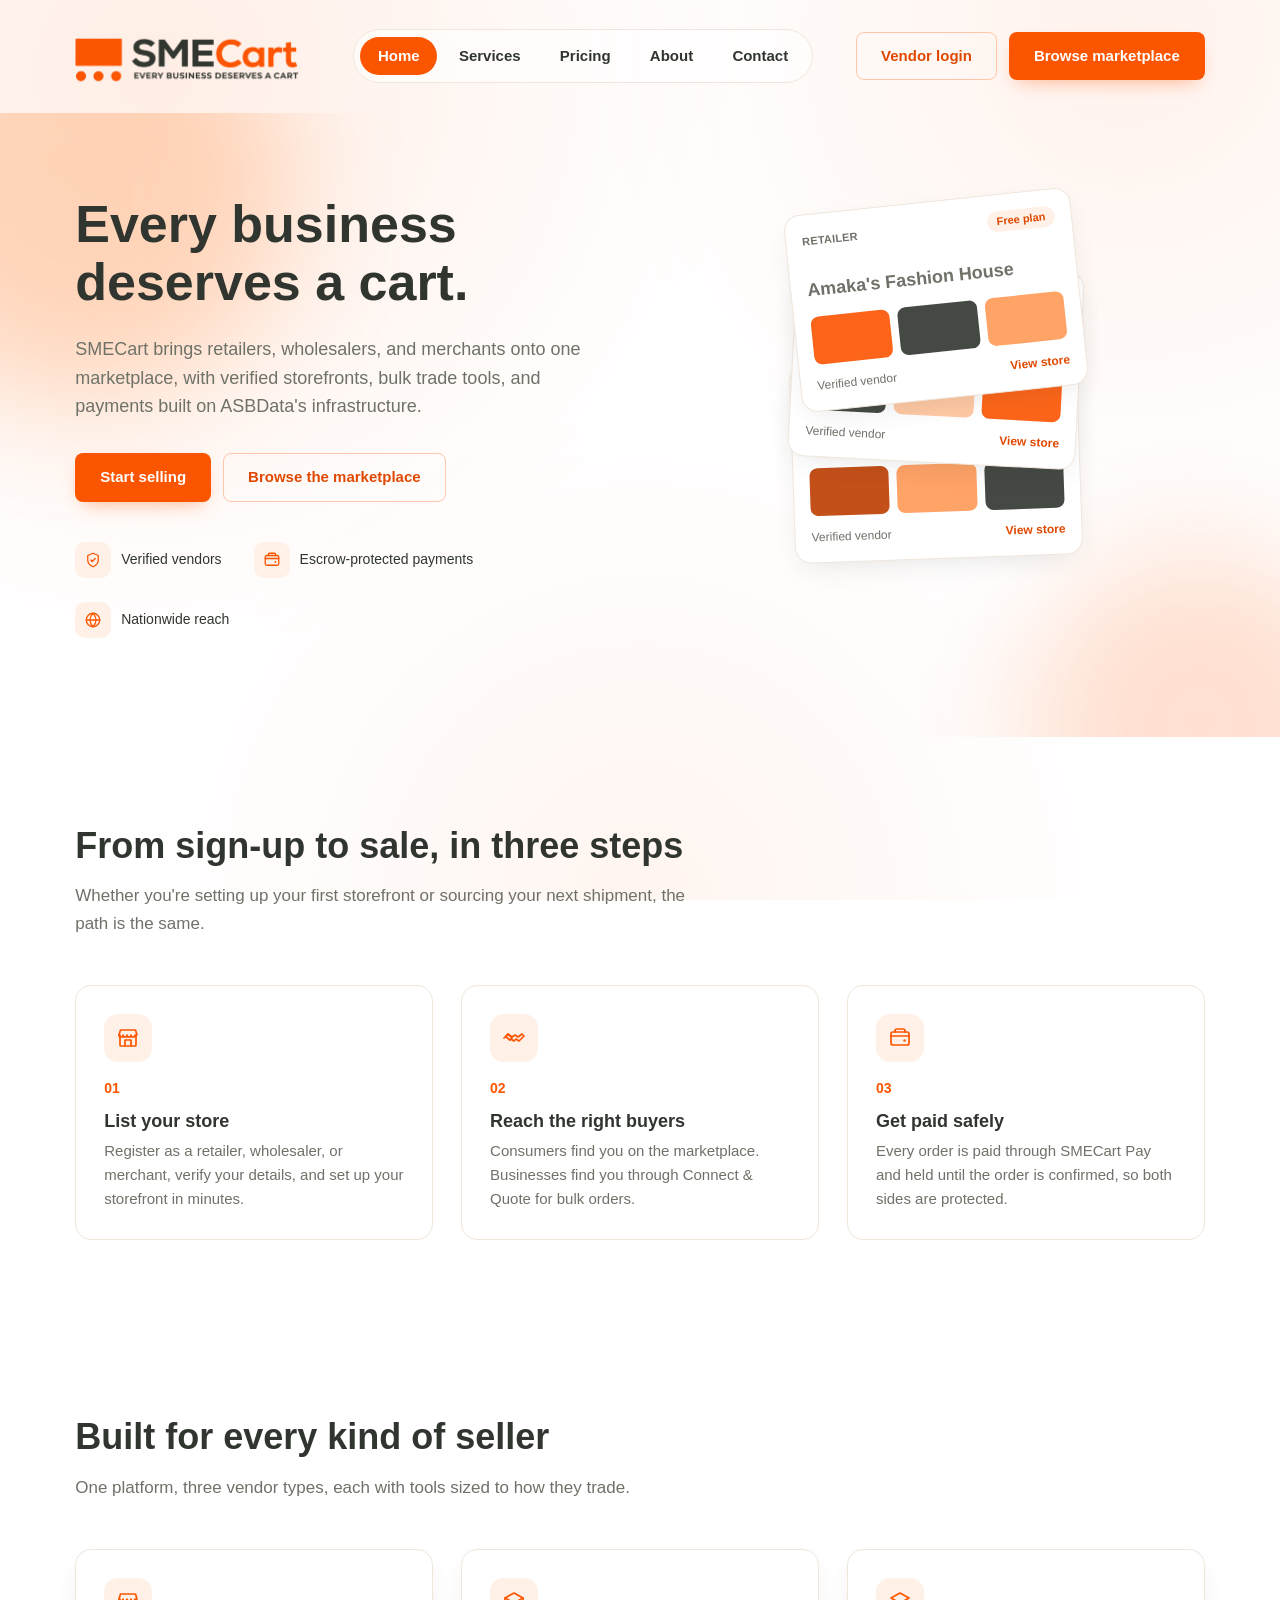
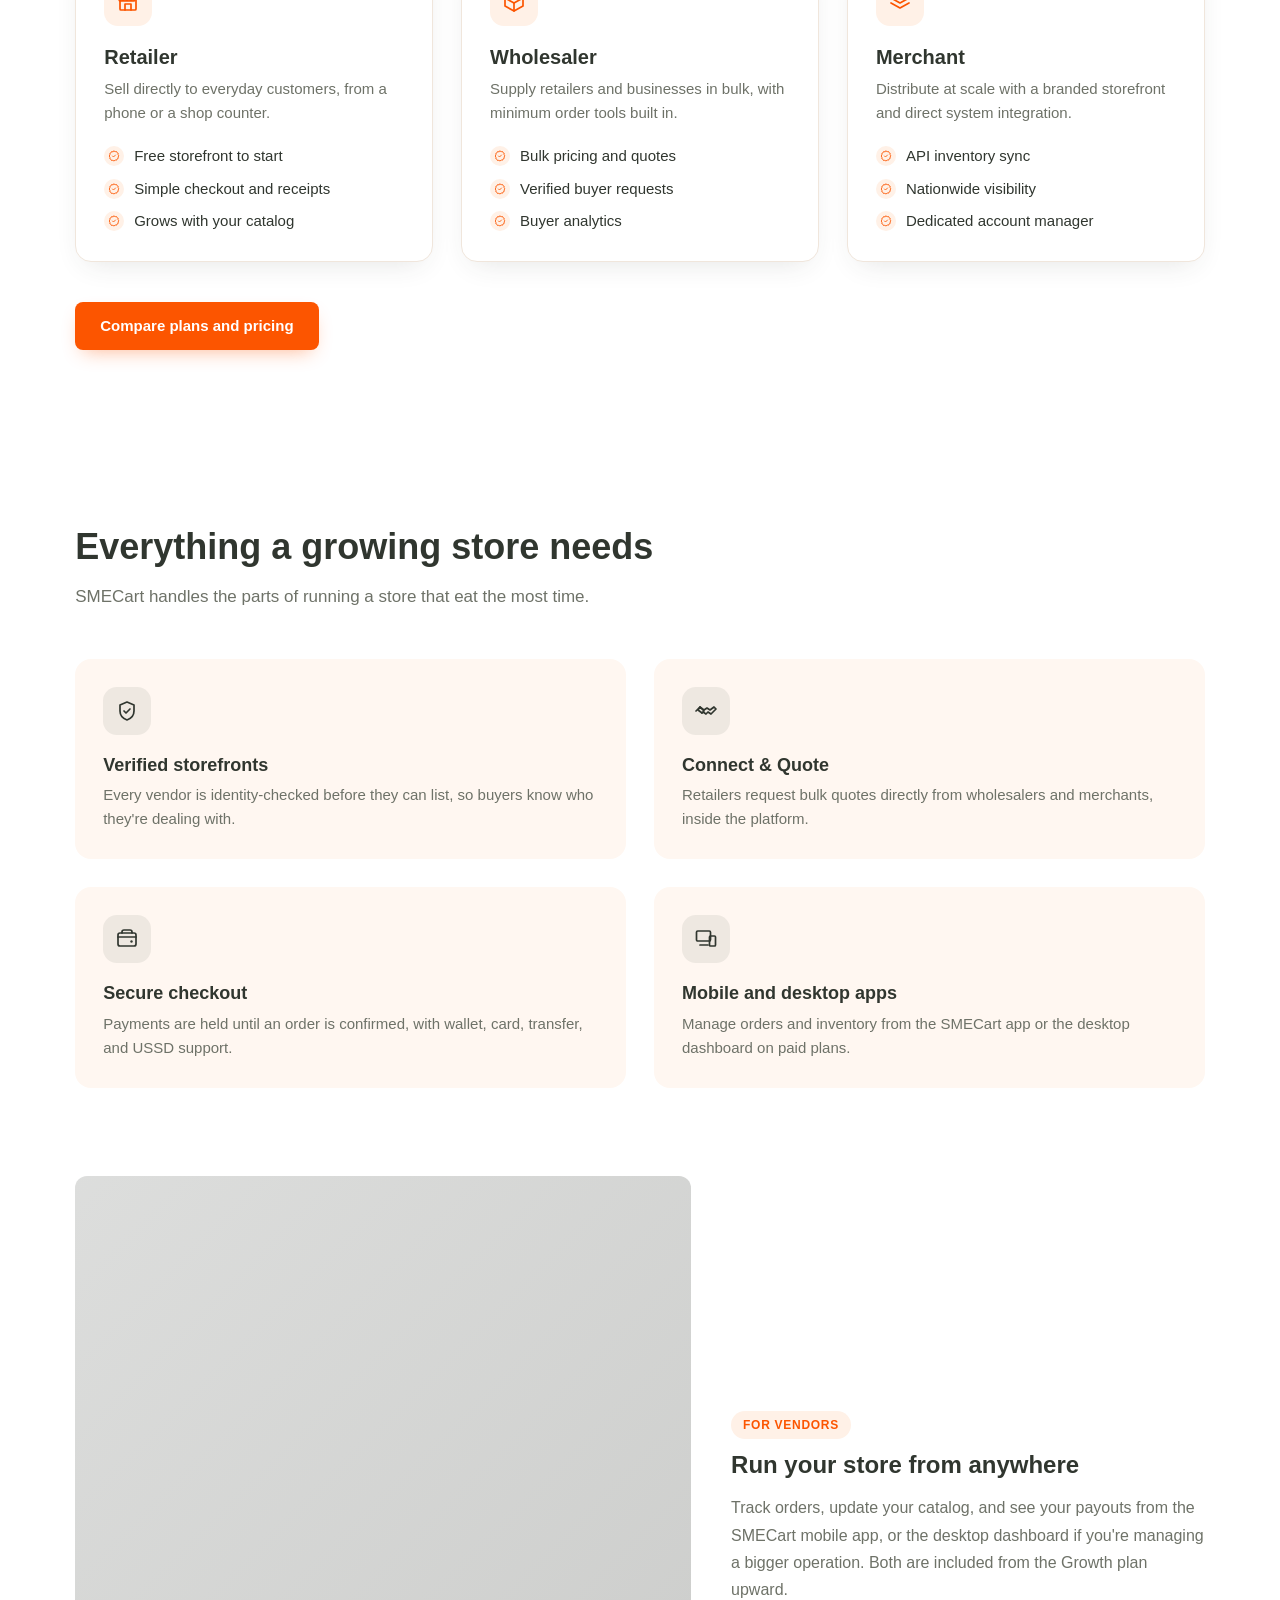
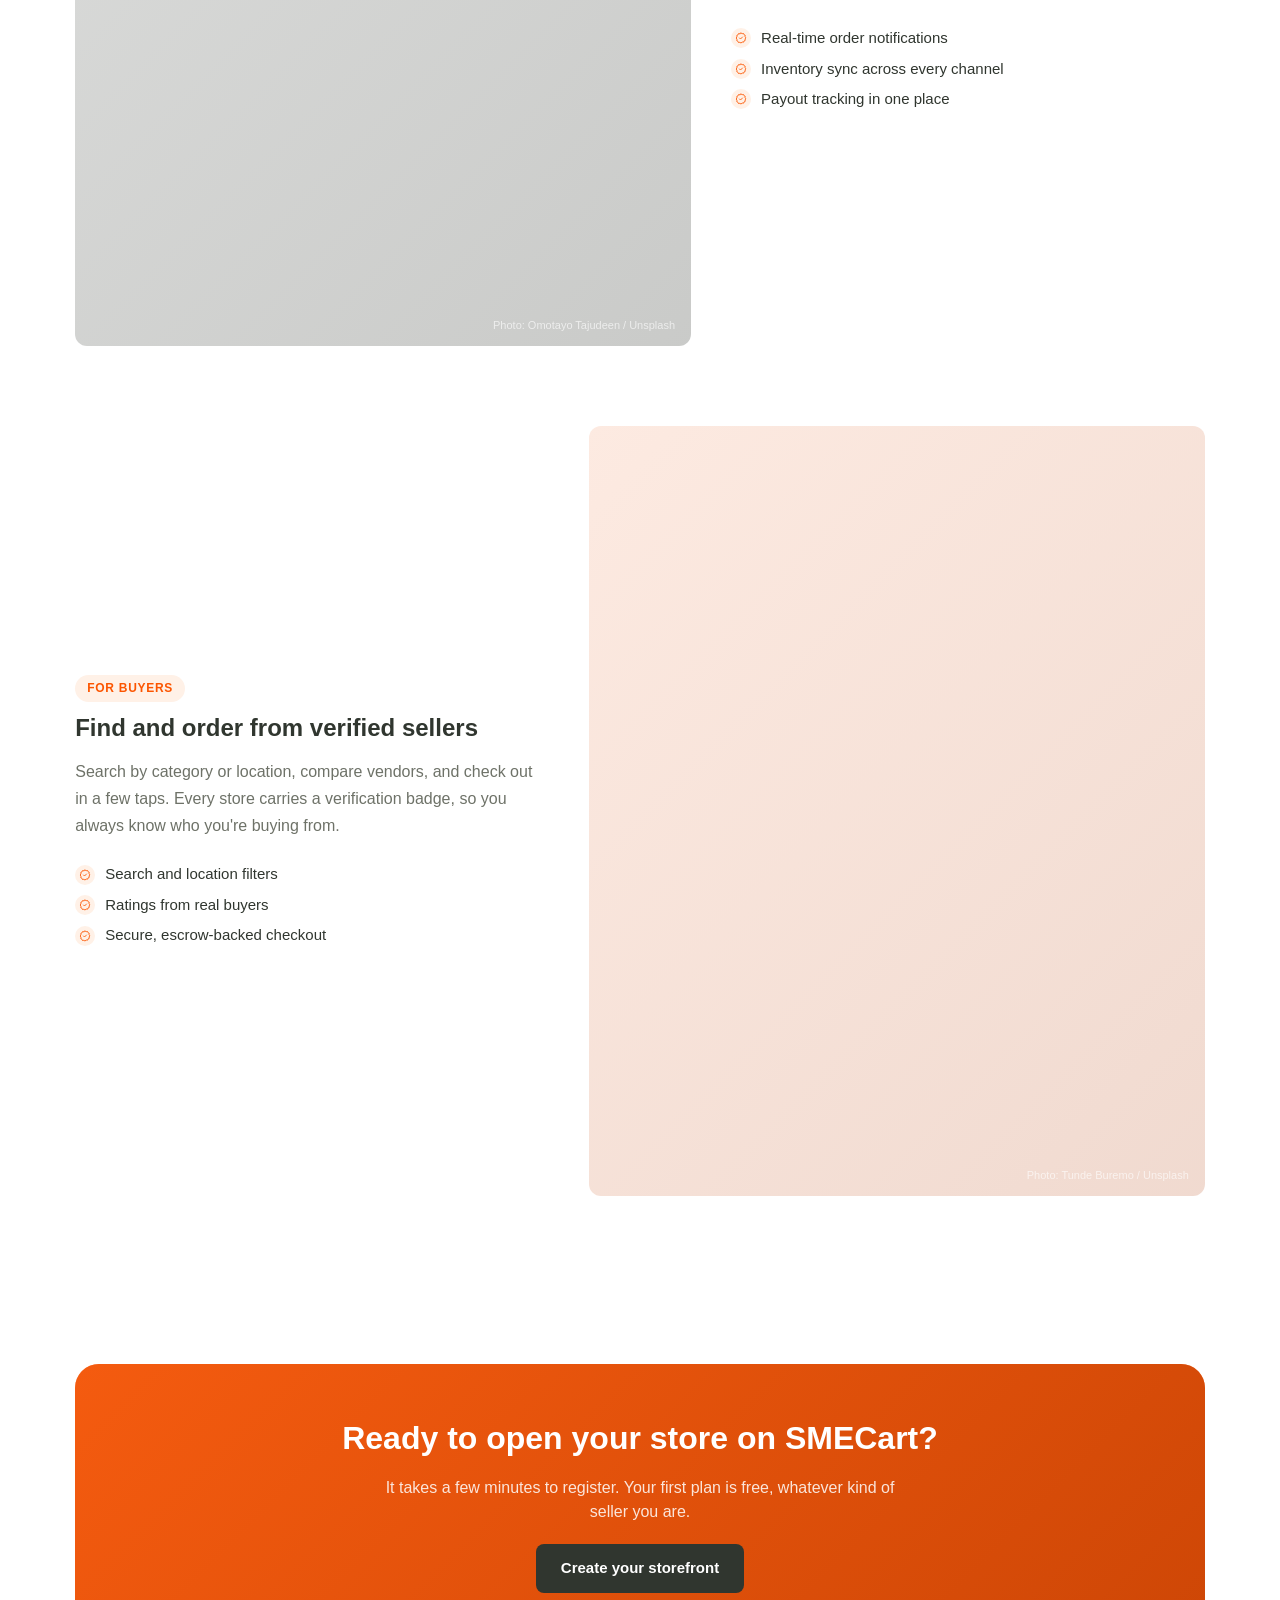
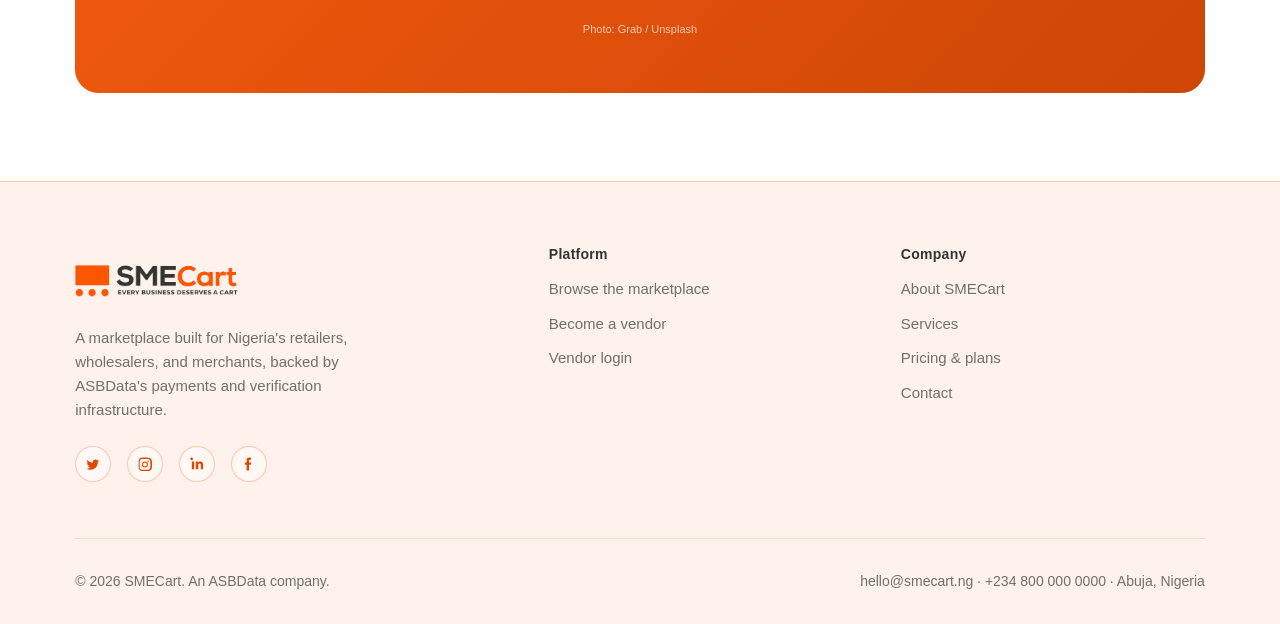
==== commit 76015ddd: "Add files via upload" ====
--- a/index.html
+++ b/index.html
@@ -208,7 +208,6 @@
       <div class="container">
         <div class="showcase-grid">
           <div class="illustration illustration--dark illustration--photo" style="background-image:url('https://images.unsplash.com/photo-1585540083814-ea6ee8af9e4f?fm=jpg&q=70&w=1200&auto=format&fit=crop')">
-            <div class="illustration__icon" data-icon="devices"></div>
             <span class="illustration__credit">Photo: Omotayo Tajudeen / Unsplash</span>
           </div>
           <div>
@@ -243,7 +242,6 @@
             </ul>
           </div>
           <div class="illustration illustration--orange illustration--photo" style="background-image:url('https://images.unsplash.com/photo-1734255026082-82fdc81991f0?fm=jpg&q=70&w=1200&auto=format&fit=crop')">
-            <div class="illustration__icon" data-icon="search"></div>
             <span class="illustration__credit">Photo: Tunde Buremo / Unsplash</span>
           </div>
         </div>
--- a/css/layout.css
+++ b/css/layout.css
@@ -40,19 +40,30 @@
 .navbar__links {
   display: none;
   align-items: center;
-  gap: 2.25rem;
+  gap: 0.25rem;
+  padding: 0.4rem;
+  border: 1px solid var(--line);
+  border-radius: var(--radius-full);
+  background: rgba(255, 255, 255, 0.6);
 }
 
 .navbar__links a {
   font-size: 0.9375rem;
   font-weight: 600;
   color: var(--ink);
-  transition: color 0.15s ease;
-}
-
-.navbar__links a:hover,
+  padding: 0.5rem 1.1rem;
+  border-radius: var(--radius-full);
+  transition: color 0.15s ease, background-color 0.15s ease;
+}
+
+.navbar__links a:hover {
+  color: var(--orange-600);
+  background: var(--orange-50);
+}
+
 .navbar__links a[aria-current="page"] {
-  color: var(--orange-500);
+  color: var(--white);
+  background: var(--orange-500);
 }
 
 .navbar__actions {
@@ -122,9 +133,16 @@
 }
 
 /* ===== Footer ===== */
+/* Glass-style translucent orange panel: low-opacity orange fill with a
+   heavy blur, so the page gradient still shows through underneath. Text
+   uses the dark palette (not white) since the panel itself is light. */
 .footer {
-  background: var(--dark-500);
-  color: var(--white);
+  position: relative;
+  background: rgba(252, 85, 0, 0.08);
+  backdrop-filter: blur(28px);
+  -webkit-backdrop-filter: blur(28px);
+  border-top: 1px solid rgba(252, 85, 0, 0.22);
+  color: var(--ink);
   padding-block: 4rem 2rem;
 }
 
@@ -136,14 +154,13 @@
 
 .footer__logo img {
   height: 4rem;
-  filter: brightness(0) invert(1);
 }
 
 .footer__about {
   margin-top: 1rem;
   max-width: 320px;
   font-size: 0.9375rem;
-  color: rgba(255, 255, 255, 0.72);
+  color: var(--slate);
   line-height: 1.6;
 }
 
@@ -160,13 +177,15 @@
   width: 2.25rem;
   height: 2.25rem;
   border-radius: 50%;
-  border: 1px solid rgba(255, 255, 255, 0.2);
-  color: rgba(255, 255, 255, 0.72);
-  transition: color 0.15s ease, border-color 0.15s ease;
+  border: 1px solid rgba(252, 85, 0, 0.3);
+  background: rgba(255, 255, 255, 0.5);
+  color: var(--orange-600);
+  transition: color 0.15s ease, border-color 0.15s ease, background-color 0.15s ease;
 }
 
 .footer__social a:hover {
-  color: var(--orange-300);
+  color: var(--white);
+  background: var(--orange-500);
   border-color: var(--orange-500);
 }
 
@@ -175,7 +194,7 @@
   font-size: 0.875rem;
   font-weight: 600;
   letter-spacing: 0.02em;
-  color: var(--white);
+  color: var(--ink);
 }
 
 .footer__links {
@@ -187,23 +206,23 @@
 
 .footer__links a {
   font-size: 0.9375rem;
-  color: rgba(255, 255, 255, 0.72);
+  color: var(--slate);
   transition: color 0.15s ease;
 }
 
 .footer__links a:hover {
-  color: var(--orange-300);
+  color: var(--orange-600);
 }
 
 .footer__bottom {
   margin-top: 3.5rem;
   padding-top: 2rem;
-  border-top: 1px solid rgba(255, 255, 255, 0.12);
+  border-top: 1px solid rgba(252, 85, 0, 0.18);
   display: flex;
   flex-direction: column;
   gap: 1rem;
   font-size: 0.875rem;
-  color: rgba(255, 255, 255, 0.72);
+  color: var(--slate);
 }
 
 @media (min-width: 1024px) {
--- a/css/components.css
+++ b/css/components.css
@@ -272,7 +272,10 @@
 }
 
 .cta-banner--dark {
-  background: var(--dark-500);
+  background: rgba(252, 85, 0, 0.08);
+  backdrop-filter: blur(28px);
+  -webkit-backdrop-filter: blur(28px);
+  border: 1px solid rgba(252, 85, 0, 0.22);
 }
 
 .cta-banner--photo {
@@ -306,6 +309,14 @@
 .cta-banner p {
   max-width: 32rem;
   color: rgba(255, 255, 255, 0.85);
+}
+
+.cta-banner--dark h2 {
+  color: var(--ink);
+}
+
+.cta-banner--dark p {
+  color: var(--slate);
 }
 
 .cta-banner__actions {
--- a/css/icons.css
+++ b/css/icons.css
@@ -49,15 +49,16 @@
 }
 .icon-check svg { width: 0.75rem; height: 0.75rem; }
 
-/* ===== Illustration panels (used in place of photography) ===== */
+/* ===== Illustration panels (photos + solid-color variants) ===== */
 .illustration {
   position: relative;
-  border-radius: 1.5rem;
+  border-radius: 0.75rem;
   overflow: hidden;
   display: flex;
   align-items: center;
   justify-content: center;
-  min-height: 20rem;
+  aspect-ratio: 4 / 5;
+  width: 100%;
 }
 
 .illustration::before {
@@ -88,8 +89,8 @@
   display: flex;
   align-items: center;
   justify-content: center;
-  width: 7rem;
-  height: 7rem;
+  width: 6rem;
+  height: 6rem;
   border-radius: 50%;
   background: rgba(255, 255, 255, 0.22);
   backdrop-filter: blur(3px);
@@ -101,8 +102,8 @@
 }
 
 .illustration__icon svg {
-  width: 3.25rem;
-  height: 3.25rem;
+  width: 2.75rem;
+  height: 2.75rem;
   color: var(--white);
 }
 
@@ -110,8 +111,9 @@
   color: var(--orange-600);
 }
 
-/* Photo variant: a real photo with a brand-colored tint overlay, so
-   photography still reads as part of the same visual system. */
+/* Photo variant: a real photo, cropped to a portrait frame, with a light
+   brand-colored tint so photography still reads as part of the same
+   visual system. No icon overlay — the photo carries the panel on its own. */
 .illustration--photo {
   background-size: cover;
   background-position: center;
@@ -122,11 +124,11 @@
 }
 
 .illustration--photo.illustration--dark::before {
-  background: linear-gradient(135deg, rgba(48, 54, 47, 0.45), rgba(32, 36, 28, 0.6));
+  background: linear-gradient(135deg, rgba(48, 54, 47, 0.28), rgba(32, 36, 28, 0.4));
 }
 
 .illustration--photo.illustration--orange::before {
-  background: linear-gradient(135deg, rgba(238, 96, 28, 0.35), rgba(179, 62, 9, 0.5));
+  background: linear-gradient(135deg, rgba(238, 96, 28, 0.22), rgba(179, 62, 9, 0.32));
 }
 
 .illustration__credit {
@@ -183,7 +185,8 @@
 }
 
 .showcase-grid .illustration {
-  min-height: 18rem;
+  max-width: 26rem;
+  margin-inline: auto;
 }
 
 .eyebrow {
@@ -200,10 +203,16 @@
 
 @media (min-width: 900px) {
   .showcase-grid {
-    grid-template-columns: 1fr 1fr;
+    grid-template-columns: 1.3fr 1fr;
+  }
+  .showcase-grid--reverse {
+    grid-template-columns: 1fr 1.3fr;
   }
   .showcase-grid--reverse .illustration {
     order: 2;
+  }
+  .showcase-grid .illustration {
+    max-width: none;
   }
 }
 
@@ -211,15 +220,14 @@
   margin-top: 3rem;
   display: grid;
   gap: 1.5rem;
-  grid-template-columns: 1fr;
-}
-
-.services-hero-strip__panel {
-  min-height: 12rem;
+  grid-template-columns: repeat(2, 1fr);
+  max-width: 40rem;
+  margin-inline: auto;
 }
 
 @media (min-width: 768px) {
   .services-hero-strip {
     grid-template-columns: repeat(3, 1fr);
-  }
-}
+    max-width: none;
+  }
+}
